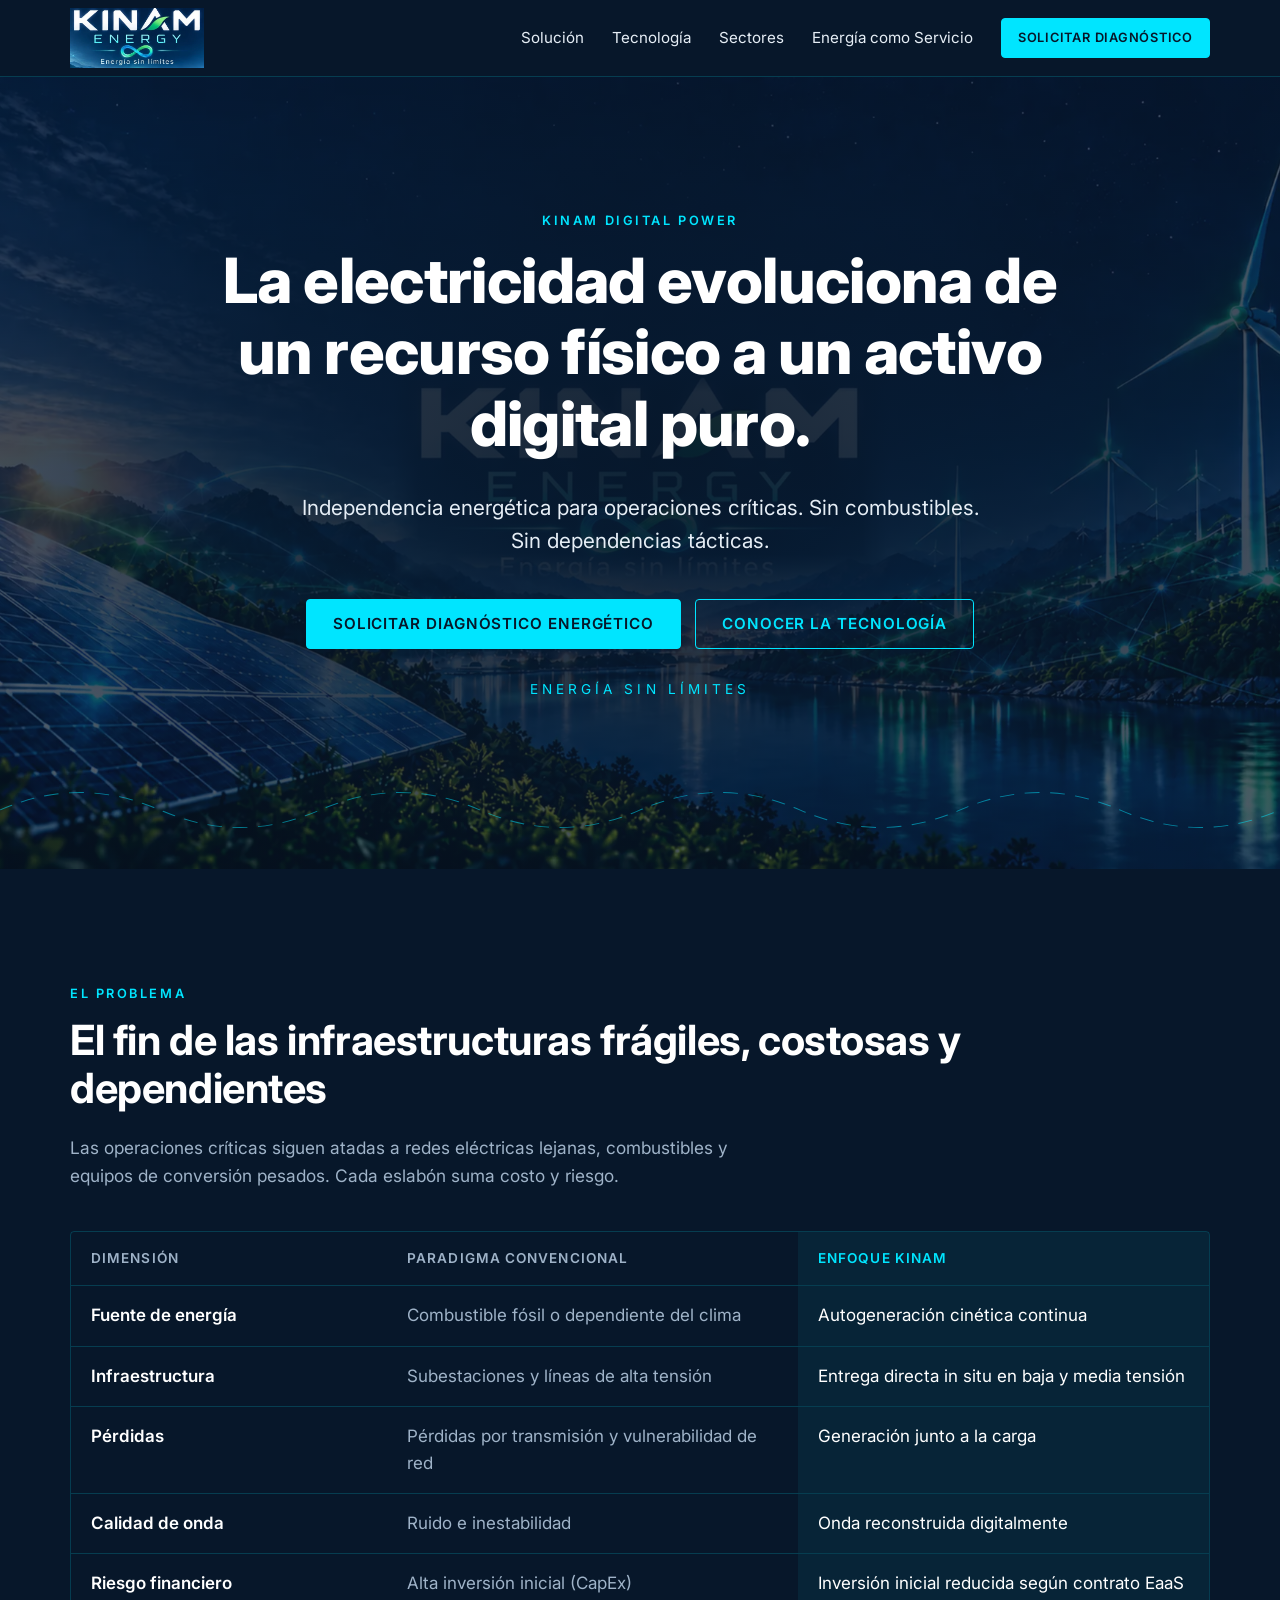
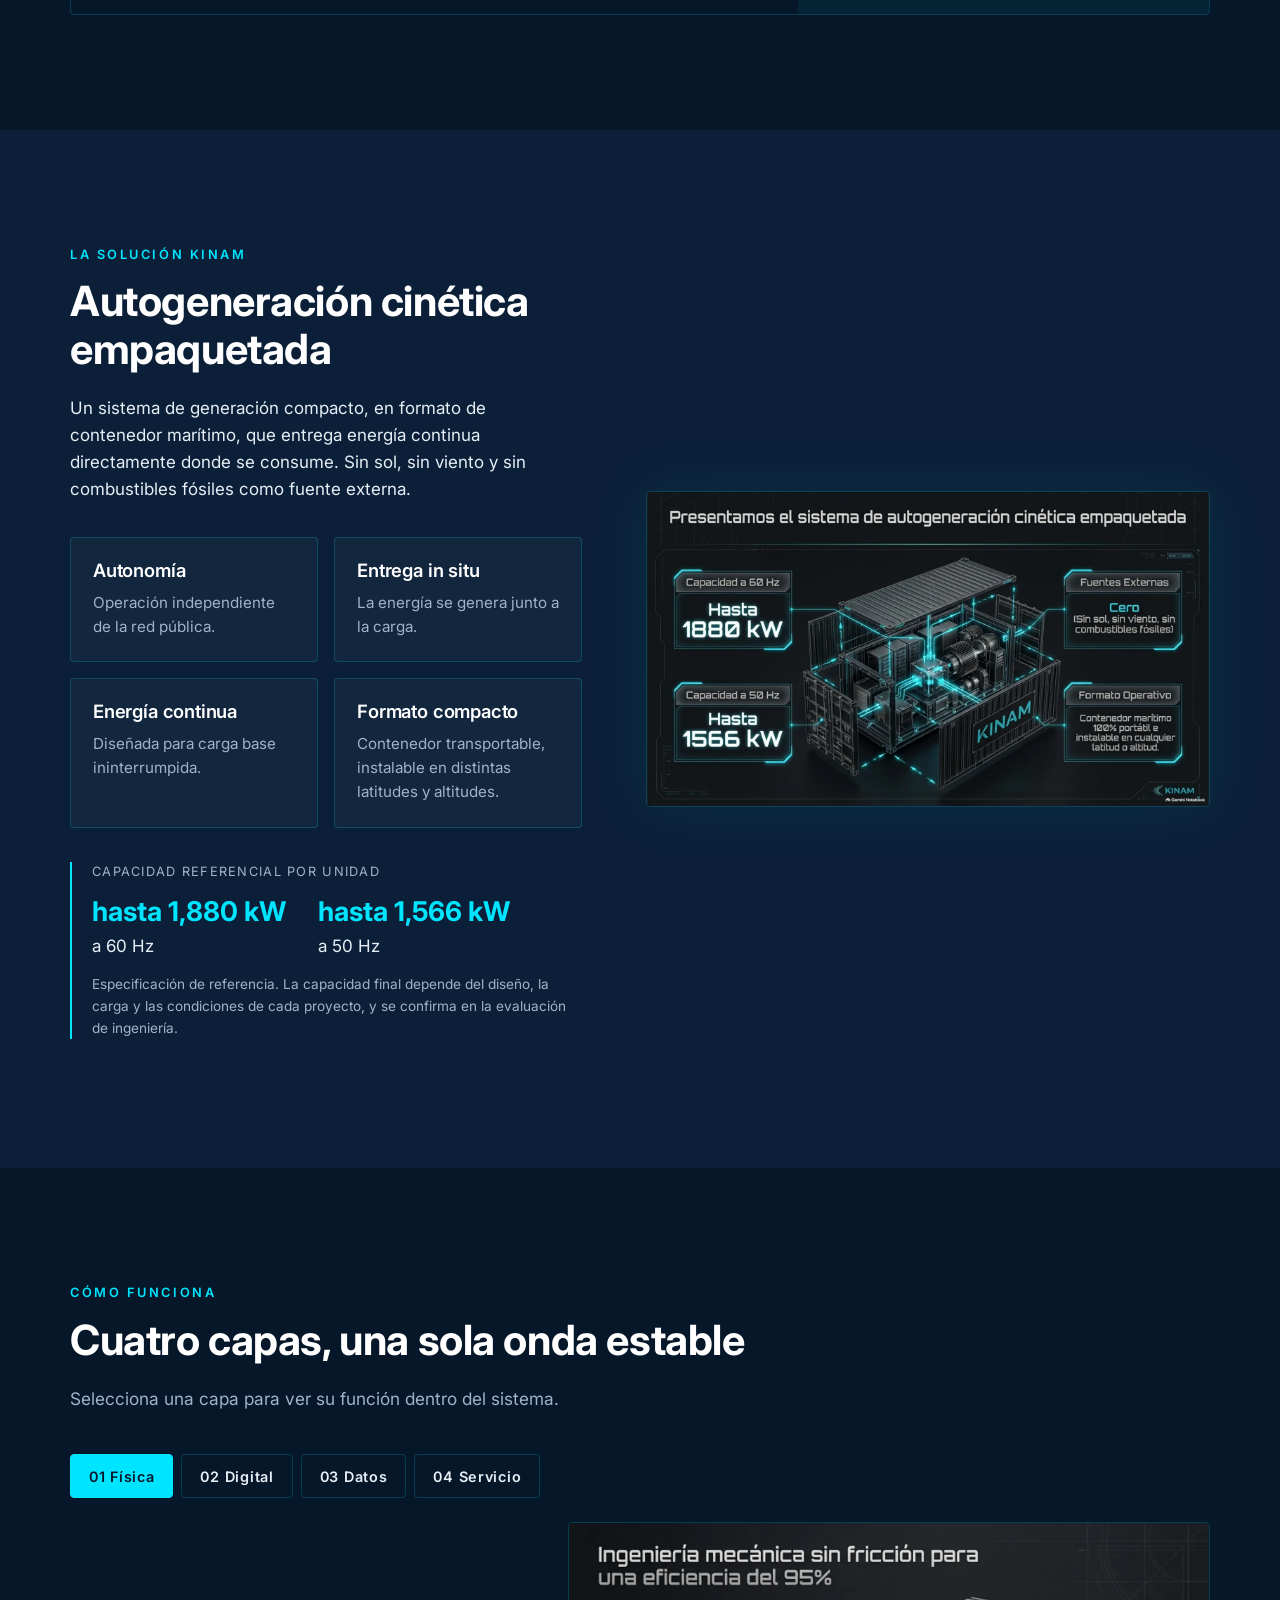
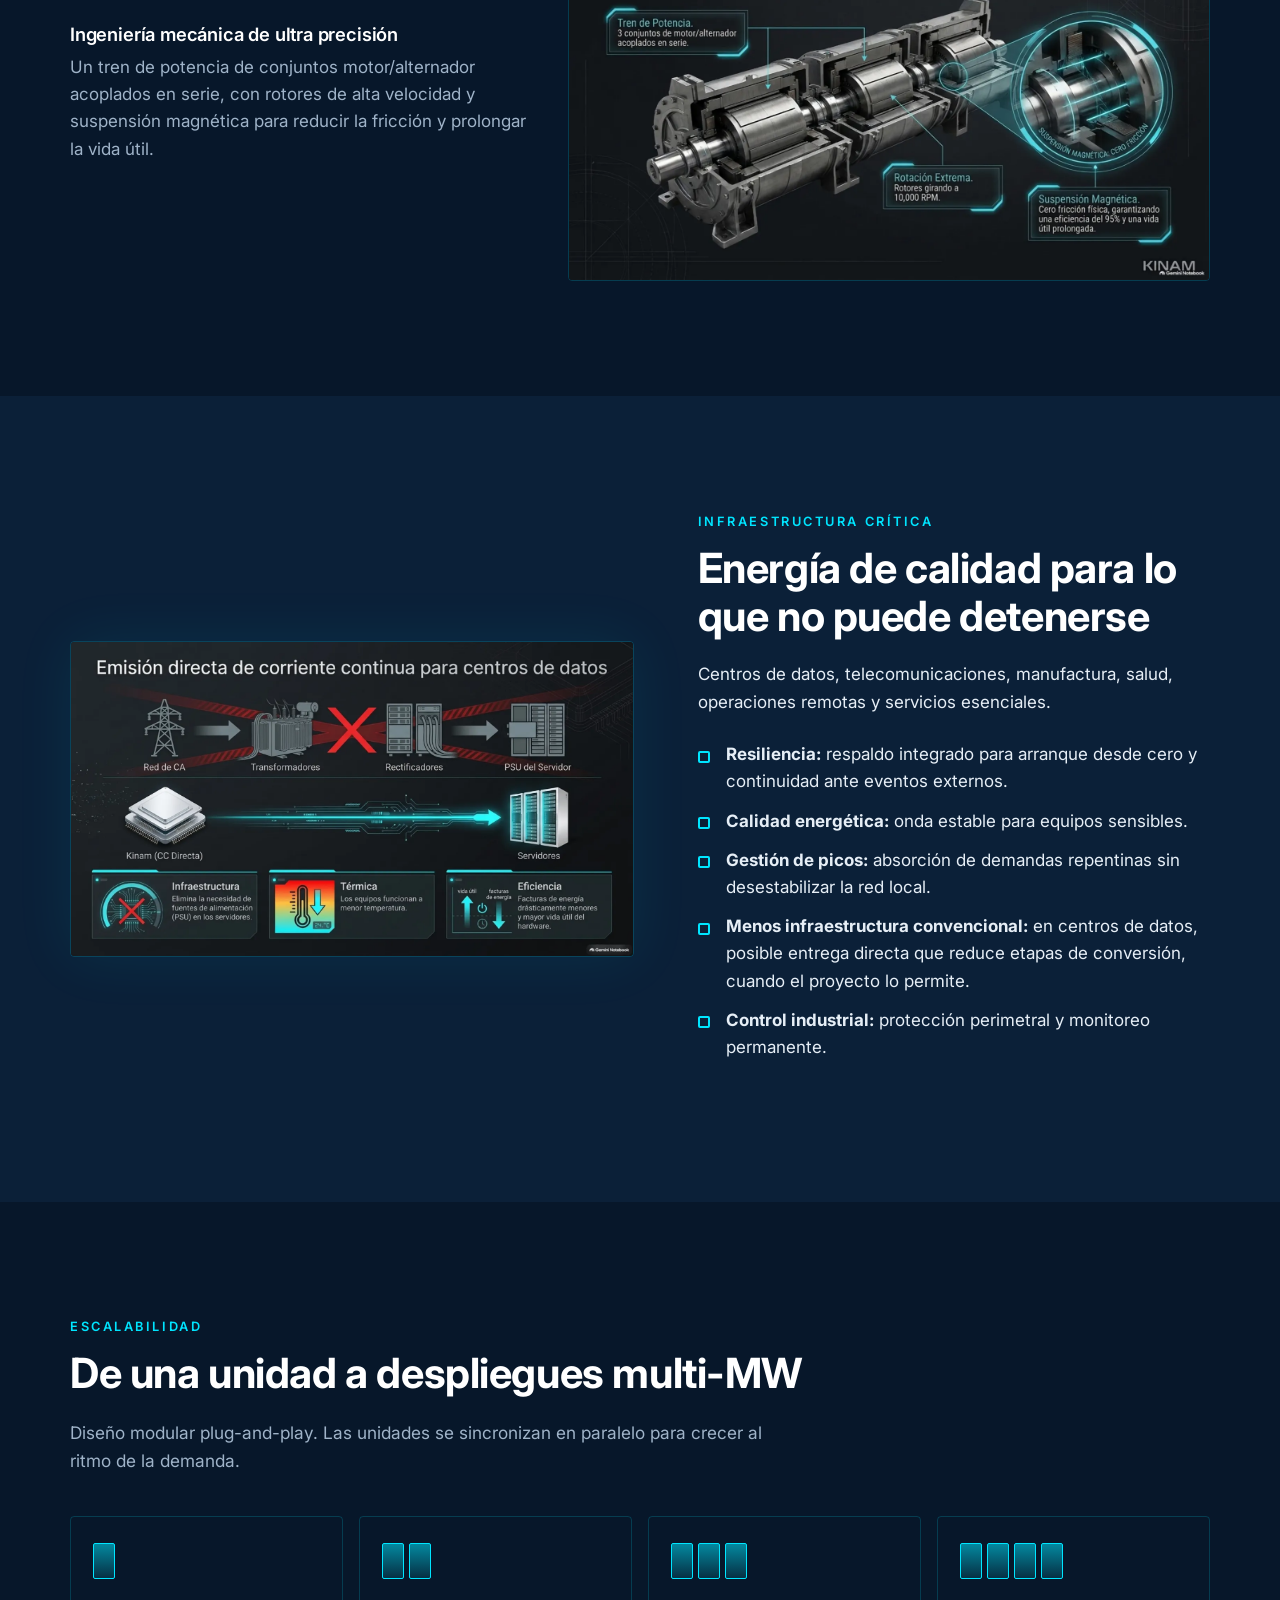
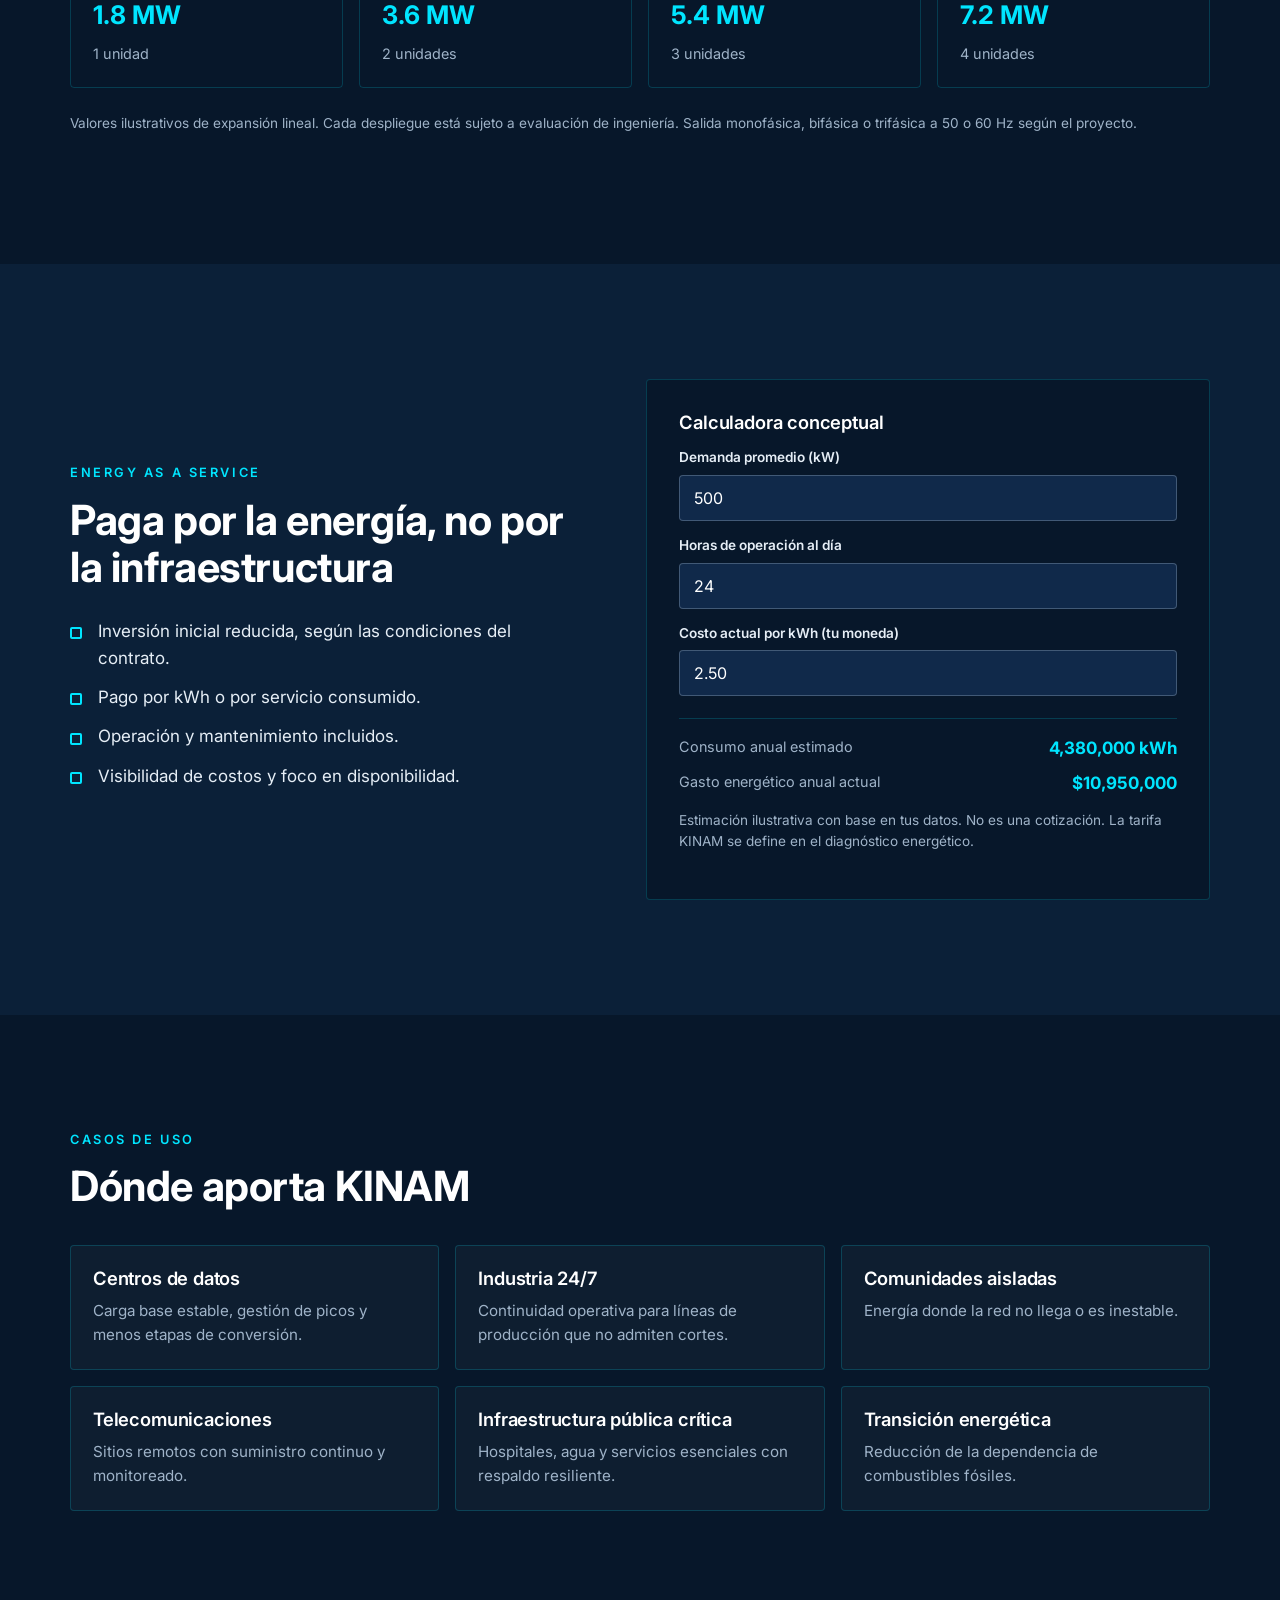
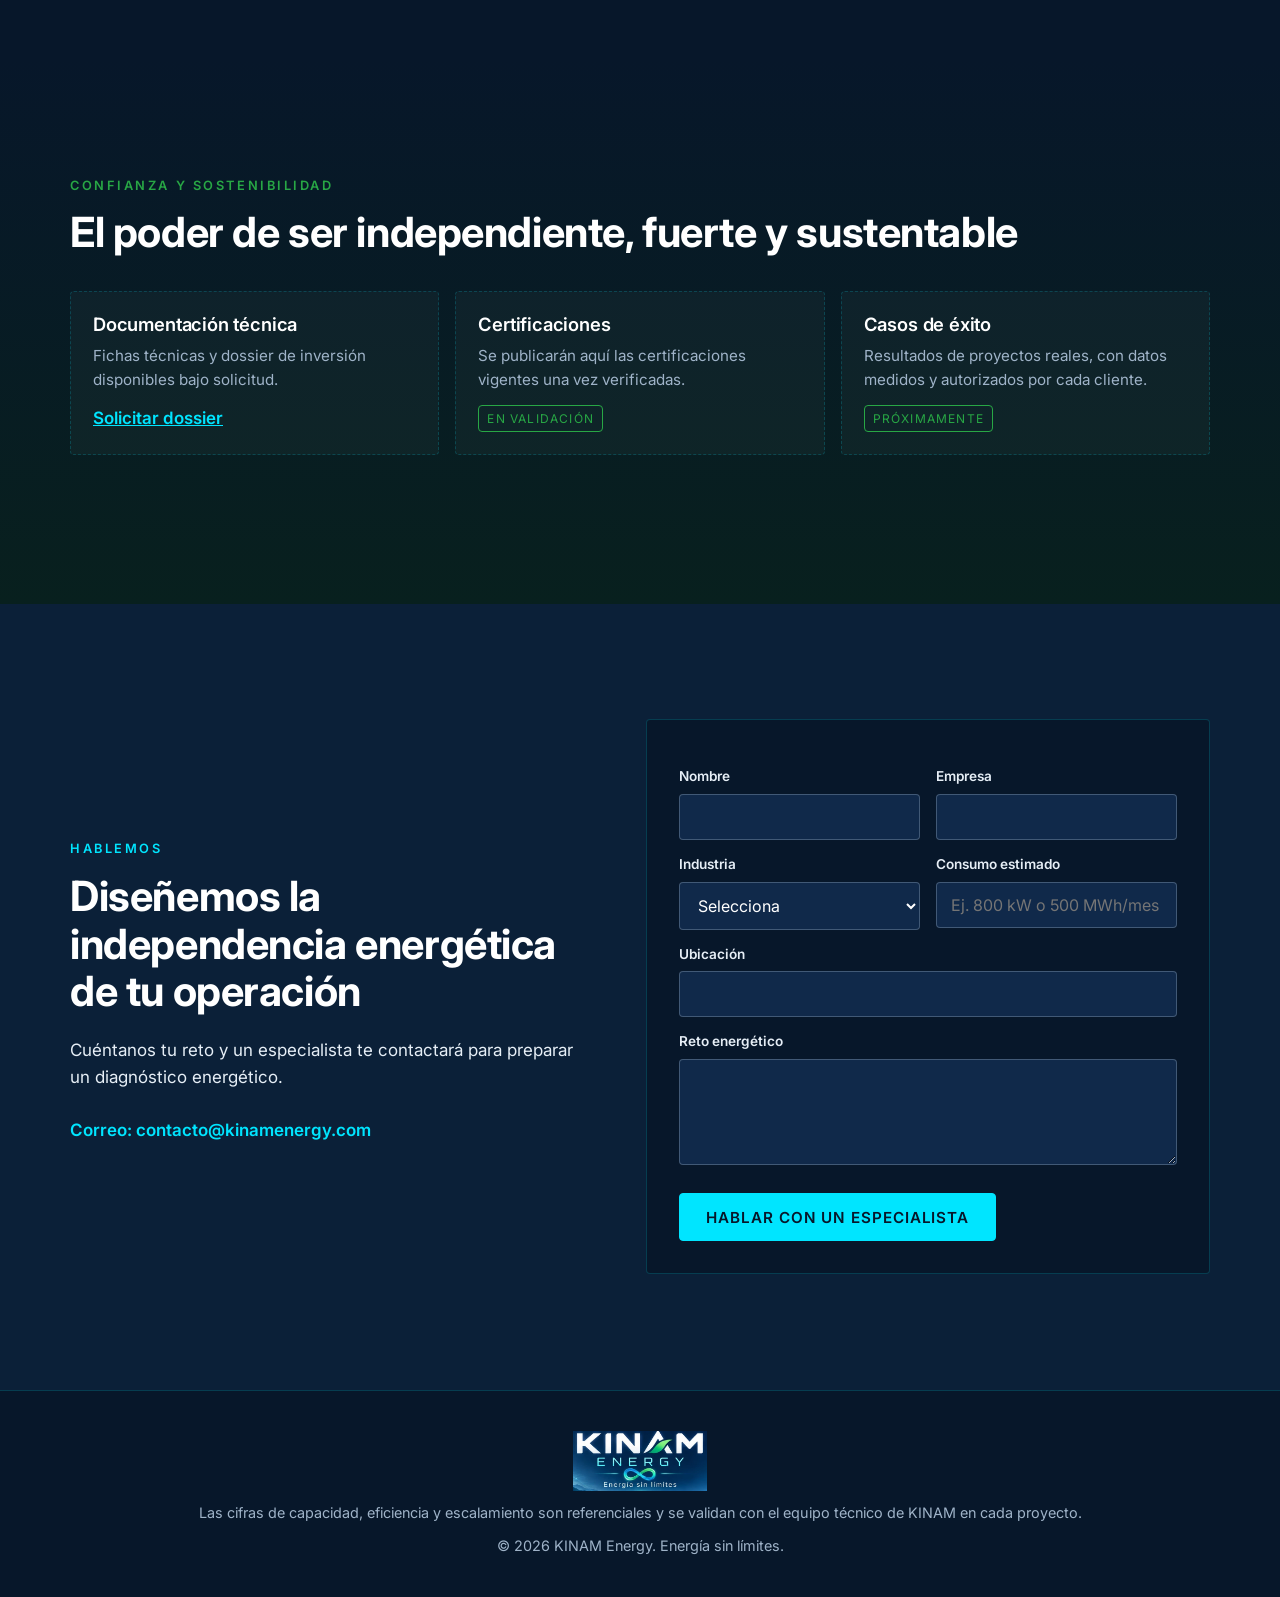
==== index.html @ 4a83502e "Sitio Kinam Energy con dominio www.kinamenergy.com Co-Authored-By: Claude Opus 5.5 (1M context) <nor" ====
<!doctype html>
<html lang="es">
<head>
  <meta charset="utf-8">
  <meta name="viewport" content="width=device-width, initial-scale=1">
  <title>KINAM Energy | Digital Power: energía autónoma para operaciones críticas</title>
  <meta name="description" content="KINAM Digital Power: infraestructura energética autónoma, modular y digital para centros de datos, industria, telecomunicaciones y comunidades remotas. Energía como Servicio.">
  <link rel="canonical" href="https://www.kinamenergy.com/">
  <meta name="theme-color" content="#07172A">
  <script>document.documentElement.classList.add("js")</script>
  <link rel="icon" href="/favicon.ico" sizes="any">
  <link rel="icon" type="image/png" sizes="32x32" href="/favicon-32.png">
  <link rel="apple-touch-icon" href="/apple-touch-icon.png">

  <meta property="og:type" content="website">
  <meta property="og:locale" content="es_MX">
  <meta property="og:site_name" content="KINAM Energy">
  <meta property="og:title" content="KINAM Digital Power | Energía sin límites">
  <meta property="og:description" content="La electricidad evoluciona de un recurso físico a un activo digital puro. Infraestructura energética autónoma para operaciones críticas.">
  <meta property="og:url" content="https://www.kinamenergy.com/">
  <meta property="og:image" content="https://www.kinamenergy.com/assets/img/og.jpg">
  <meta name="twitter:card" content="summary_large_image">

  <link rel="preconnect" href="https://fonts.googleapis.com">
  <link rel="preconnect" href="https://fonts.gstatic.com" crossorigin>
  <link href="https://fonts.googleapis.com/css2?family=Inter:wght@400;500;600;700;800&display=swap" rel="stylesheet">
  <link rel="preload" as="image" href="/assets/img/banner.webp">
  <link rel="stylesheet" href="/assets/css/styles.css">

  <script type="application/ld+json">
  {
    "@context": "https://schema.org",
    "@graph": [
      {
        "@type": "Organization",
        "@id": "https://www.kinamenergy.com/#org",
        "name": "KINAM Energy",
        "alternateName": "KINAM Digital Power",
        "url": "https://www.kinamenergy.com/",
        "logo": "https://www.kinamenergy.com/assets/img/logo.jpg",
        "slogan": "Energía sin límites"
      },
      {
        "@type": "Service",
        "name": "Energía como Servicio (EaaS)",
        "provider": {"@id": "https://www.kinamenergy.com/#org"},
        "serviceType": "Generación energética autónoma in situ",
        "description": "Infraestructura energética modular, operada y mantenida por KINAM, con pago por energía consumida según contrato."
      }
    ]
  }
  </script>
</head>
<body>
  <a class="skip" href="#main">Saltar al contenido</a>

  <header class="nav" id="top">
    <div class="wrap nav__inner">
      <a class="nav__brand" href="/" aria-label="KINAM Energy, inicio">
        <img src="/assets/img/logo.webp" alt="KINAM Energy, Energía sin límites" width="134" height="60">
      </a>
      <button class="nav__toggle" aria-expanded="false" aria-controls="menu">
        <span class="sr-only">Abrir menú</span><span aria-hidden="true"></span>
      </button>
      <nav id="menu" class="nav__menu" aria-label="Principal">
        <a href="#solucion">Solución</a>
        <a href="#tecnologia">Tecnología</a>
        <a href="#sectores">Sectores</a>
        <a href="#eaas">Energía como Servicio</a>
        <a class="btn btn--primary btn--sm" href="#contacto">Solicitar diagnóstico</a>
      </nav>
    </div>
  </header>

  <main id="main">
    <!-- 01 Hero -->
    <section class="hero" aria-labelledby="hero-title">
      <div class="hero__bg" aria-hidden="true"></div>
      <svg class="hero__wave" viewBox="0 0 1200 120" preserveAspectRatio="none" aria-hidden="true">
        <path d="M0 60 Q 75 0 150 60 T 300 60 T 450 60 T 600 60 T 750 60 T 900 60 T 1050 60 T 1200 60" />
      </svg>
      <div class="wrap hero__content">
        <p class="eyebrow">KINAM Digital Power</p>
        <h1 id="hero-title">La electricidad evoluciona de un recurso físico a un activo digital puro.</h1>
        <p class="lead">Independencia energética para operaciones críticas. Sin combustibles. Sin dependencias tácticas.</p>
        <div class="hero__ctas">
          <a class="btn btn--primary" href="#contacto">Solicitar diagnóstico energético</a>
          <a class="btn btn--ghost" href="#tecnologia">Conocer la tecnología</a>
        </div>
        <p class="hero__slogan">Energía sin límites</p>
      </div>
    </section>

    <!-- 02 Problema -->
    <section class="section" id="problema" aria-labelledby="problema-title">
      <div class="wrap">
        <p class="eyebrow">El problema</p>
        <h2 id="problema-title">El fin de las infraestructuras frágiles, costosas y dependientes</h2>
        <p class="section__intro">Las operaciones críticas siguen atadas a redes eléctricas lejanas, combustibles y equipos de conversión pesados. Cada eslabón suma costo y riesgo.</p>
        <div class="compare reveal">
          <div class="compare__head" aria-hidden="true">
            <span>Dimensión</span><span>Paradigma convencional</span><span>Enfoque KINAM</span>
          </div>
          <dl class="compare__rows">
            <div class="compare__row"><dt>Fuente de energía</dt><dd class="old"><span class="sr-only">Convencional: </span>Combustible fósil o dependiente del clima</dd><dd class="new"><span class="sr-only">KINAM: </span>Autogeneración cinética continua</dd></div>
            <div class="compare__row"><dt>Infraestructura</dt><dd class="old"><span class="sr-only">Convencional: </span>Subestaciones y líneas de alta tensión</dd><dd class="new"><span class="sr-only">KINAM: </span>Entrega directa in situ en baja y media tensión</dd></div>
            <div class="compare__row"><dt>Pérdidas</dt><dd class="old"><span class="sr-only">Convencional: </span>Pérdidas por transmisión y vulnerabilidad de red</dd><dd class="new"><span class="sr-only">KINAM: </span>Generación junto a la carga</dd></div>
            <div class="compare__row"><dt>Calidad de onda</dt><dd class="old"><span class="sr-only">Convencional: </span>Ruido e inestabilidad</dd><dd class="new"><span class="sr-only">KINAM: </span>Onda reconstruida digitalmente</dd></div>
            <div class="compare__row"><dt>Riesgo financiero</dt><dd class="old"><span class="sr-only">Convencional: </span>Alta inversión inicial (CapEx)</dd><dd class="new"><span class="sr-only">KINAM: </span>Inversión inicial reducida según contrato EaaS</dd></div>
          </dl>
        </div>
      </div>
    </section>

    <!-- 03 Solución -->
    <section class="section section--alt" id="solucion" aria-labelledby="solucion-title">
      <div class="wrap split">
        <div>
          <p class="eyebrow">La solución KINAM</p>
          <h2 id="solucion-title">Autogeneración cinética empaquetada</h2>
          <p>Un sistema de generación compacto, en formato de contenedor marítimo, que entrega energía continua directamente donde se consume. Sin sol, sin viento y sin combustibles fósiles como fuente externa.</p>
          <ul class="cards cards--2">
            <li class="card"><h3>Autonomía</h3><p>Operación independiente de la red pública.</p></li>
            <li class="card"><h3>Entrega in situ</h3><p>La energía se genera junto a la carga.</p></li>
            <li class="card"><h3>Energía continua</h3><p>Diseñada para carga base ininterrumpida.</p></li>
            <li class="card"><h3>Formato compacto</h3><p>Contenedor transportable, instalable en distintas latitudes y altitudes.</p></li>
          </ul>
          <div class="spec">
            <p class="spec__label">Capacidad referencial por unidad</p>
            <div class="spec__grid">
              <div><span class="spec__num">hasta 1,880 kW</span><span>a 60 Hz</span></div>
              <div><span class="spec__num">hasta 1,566 kW</span><span>a 50 Hz</span></div>
            </div>
            <p class="note">Especificación de referencia. La capacidad final depende del diseño, la carga y las condiciones de cada proyecto, y se confirma en la evaluación de ingeniería.</p>
          </div>
        </div>
        <figure class="media reveal">
          <img src="/assets/img/sistema.webp" alt="Vista explotada del módulo KINAM en contenedor con el tren de generación y la electrónica de potencia" width="1600" height="893" loading="lazy" decoding="async">
        </figure>
      </div>
    </section>

    <!-- 04 Cómo funciona -->
    <section class="section" id="tecnologia" aria-labelledby="tec-title">
      <div class="wrap">
        <p class="eyebrow">Cómo funciona</p>
        <h2 id="tec-title">Cuatro capas, una sola onda estable</h2>
        <p class="section__intro">Selecciona una capa para ver su función dentro del sistema.</p>
        <div class="layers">
          <div class="layers__tabs" role="tablist" aria-label="Capas de la arquitectura KINAM">
            <button role="tab" id="tab-fisica" aria-controls="panel-fisica" aria-selected="true">01 Física</button>
            <button role="tab" id="tab-digital" aria-controls="panel-digital" aria-selected="false" tabindex="-1">02 Digital</button>
            <button role="tab" id="tab-datos" aria-controls="panel-datos" aria-selected="false" tabindex="-1">03 Datos</button>
            <button role="tab" id="tab-servicio" aria-controls="panel-servicio" aria-selected="false" tabindex="-1">04 Servicio</button>
          </div>
          <div class="layers__panels">
            <div role="tabpanel" id="panel-fisica" aria-labelledby="tab-fisica" class="layer">
              <div><h3>Ingeniería mecánica de ultra precisión</h3>
              <p>Un tren de potencia de conjuntos motor/alternador acoplados en serie, con rotores de alta velocidad y suspensión magnética para reducir la fricción y prolongar la vida útil.</p></div>
              <img src="/assets/img/tren-potencia.webp" alt="Tren de potencia KINAM con tres conjuntos motor-alternador y suspensión magnética" width="1600" height="893" loading="lazy" decoding="async">
            </div>
            <div role="tabpanel" id="panel-digital" aria-labelledby="tab-digital" class="layer" hidden>
              <div><h3>Electrónica de potencia</h3>
              <p>Un convertidor de alta velocidad captura la energía bruta, la muestrea más de un millón de veces por segundo y la reconstruye con resolución de 24 bits para entregar una onda limpia, lista para cargas críticas.</p></div>
              <img src="/assets/img/onda-digital.webp" alt="Diagrama de captura, muestreo, resolución y salida de la onda digital" width="1600" height="893" loading="lazy" decoding="async">
            </div>
            <div role="tabpanel" id="panel-datos" aria-labelledby="tab-datos" class="layer" hidden>
              <div><h3>Medición y optimización</h3>
              <p>Procesamiento continuo de datos de operación para medir consumo, anticipar picos y ajustar la entrega. Bancos de litio integrados respaldan el arranque autónomo y la gestión de demanda.</p></div>
              <img src="/assets/img/resiliencia.webp" alt="Contenedor KINAM con bancos de litio integrados para arranque y gestión de picos" width="1600" height="893" loading="lazy" decoding="async">
            </div>
            <div role="tabpanel" id="panel-servicio" aria-labelledby="tab-servicio" class="layer" hidden>
              <div><h3>Operación y mantenimiento</h3>
              <p>KINAM opera, monitorea y mantiene la infraestructura. El cliente recibe energía y visibilidad de costos, sin gestionar el hardware.</p></div>
              <img src="/assets/img/arquitectura.webp" alt="Arquitectura híbrida: física, electromagnetismo y procesamiento de datos hacia la autogeneración cíclica" width="1600" height="893" loading="lazy" decoding="async">
            </div>
          </div>
        </div>
      </div>
    </section>

    <!-- 05 Infraestructura crítica -->
    <section class="section section--alt" id="sectores" aria-labelledby="sect-title">
      <div class="wrap split split--rev">
        <figure class="media reveal">
          <img src="/assets/img/cc-directa.webp" alt="Comparativo entre la cadena red de CA, transformadores y rectificadores frente a la entrega directa de KINAM a servidores" width="1600" height="893" loading="lazy" decoding="async">
        </figure>
        <div>
          <p class="eyebrow">Infraestructura crítica</p>
          <h2 id="sect-title">Energía de calidad para lo que no puede detenerse</h2>
          <p>Centros de datos, telecomunicaciones, manufactura, salud, operaciones remotas y servicios esenciales.</p>
          <ul class="checks">
            <li><strong>Resiliencia:</strong> respaldo integrado para arranque desde cero y continuidad ante eventos externos.</li>
            <li><strong>Calidad energética:</strong> onda estable para equipos sensibles.</li>
            <li><strong>Gestión de picos:</strong> absorción de demandas repentinas sin desestabilizar la red local.</li>
            <li><strong>Menos infraestructura convencional:</strong> en centros de datos, posible entrega directa que reduce etapas de conversión, cuando el proyecto lo permite.</li>
            <li><strong>Control industrial:</strong> protección perimetral y monitoreo permanente.</li>
          </ul>
        </div>
      </div>
    </section>

    <!-- 06 Escalabilidad -->
    <section class="section" id="escalabilidad" aria-labelledby="esc-title">
      <div class="wrap">
        <p class="eyebrow">Escalabilidad</p>
        <h2 id="esc-title">De una unidad a despliegues multi-MW</h2>
        <p class="section__intro">Diseño modular plug-and-play. Las unidades se sincronizan en paralelo para crecer al ritmo de la demanda.</p>
        <div class="scale reveal" role="img" aria-label="Escalamiento modular: 1 unidad 1.8 MW, 2 unidades 3.6 MW, 3 unidades 5.4 MW, 4 unidades 7.2 MW">
          <div class="scale__step"><div class="scale__units"><i></i></div><strong>1.8 MW</strong><span>1 unidad</span></div>
          <div class="scale__step"><div class="scale__units"><i></i><i></i></div><strong>3.6 MW</strong><span>2 unidades</span></div>
          <div class="scale__step"><div class="scale__units"><i></i><i></i><i></i></div><strong>5.4 MW</strong><span>3 unidades</span></div>
          <div class="scale__step"><div class="scale__units"><i></i><i></i><i></i><i></i></div><strong>7.2 MW</strong><span>4 unidades</span></div>
        </div>
        <p class="note">Valores ilustrativos de expansión lineal. Cada despliegue está sujeto a evaluación de ingeniería. Salida monofásica, bifásica o trifásica a 50 o 60 Hz según el proyecto.</p>
      </div>
    </section>

    <!-- 07 EaaS -->
    <section class="section section--alt" id="eaas" aria-labelledby="eaas-title">
      <div class="wrap split">
        <div>
          <p class="eyebrow">Energy as a Service</p>
          <h2 id="eaas-title">Paga por la energía, no por la infraestructura</h2>
          <ul class="checks">
            <li>Inversión inicial reducida, según las condiciones del contrato.</li>
            <li>Pago por kWh o por servicio consumido.</li>
            <li>Operación y mantenimiento incluidos.</li>
            <li>Visibilidad de costos y foco en disponibilidad.</li>
          </ul>
        </div>
        <form class="calc reveal" id="calc" aria-labelledby="calc-title" novalidate>
          <h3 id="calc-title">Calculadora conceptual</h3>
          <label for="kw">Demanda promedio (kW)</label>
          <input id="kw" name="kw" type="number" inputmode="decimal" min="1" value="500">
          <label for="hours">Horas de operación al día</label>
          <input id="hours" name="hours" type="number" inputmode="decimal" min="1" max="24" value="24">
          <label for="tariff">Costo actual por kWh (tu moneda)</label>
          <input id="tariff" name="tariff" type="number" inputmode="decimal" min="0" step="0.01" value="2.50">
          <output class="calc__out" for="kw hours tariff" aria-live="polite">
            <span>Consumo anual estimado</span><strong id="out-kwh">—</strong>
            <span>Gasto energético anual actual</span><strong id="out-cost">—</strong>
          </output>
          <p class="note">Estimación ilustrativa con base en tus datos. No es una cotización. La tarifa KINAM se define en el diagnóstico energético.</p>
        </form>
      </div>
    </section>

    <!-- 08 Casos de uso -->
    <section class="section" id="casos" aria-labelledby="casos-title">
      <div class="wrap">
        <p class="eyebrow">Casos de uso</p>
        <h2 id="casos-title">Dónde aporta KINAM</h2>
        <ul class="cards cards--3">
          <li class="card reveal"><h3>Centros de datos</h3><p>Carga base estable, gestión de picos y menos etapas de conversión.</p></li>
          <li class="card reveal"><h3>Industria 24/7</h3><p>Continuidad operativa para líneas de producción que no admiten cortes.</p></li>
          <li class="card reveal"><h3>Comunidades aisladas</h3><p>Energía donde la red no llega o es inestable.</p></li>
          <li class="card reveal"><h3>Telecomunicaciones</h3><p>Sitios remotos con suministro continuo y monitoreado.</p></li>
          <li class="card reveal"><h3>Infraestructura pública crítica</h3><p>Hospitales, agua y servicios esenciales con respaldo resiliente.</p></li>
          <li class="card reveal"><h3>Transición energética</h3><p>Reducción de la dependencia de combustibles fósiles.</p></li>
        </ul>
      </div>
    </section>

    <!-- 09 Confianza -->
    <section class="section section--trust" id="confianza" aria-labelledby="conf-title">
      <div class="wrap">
        <p class="eyebrow eyebrow--green">Confianza y sostenibilidad</p>
        <h2 id="conf-title">El poder de ser independiente, fuerte y sustentable</h2>
        <ul class="cards cards--3">
          <li class="card card--pending"><h3>Documentación técnica</h3><p>Fichas técnicas y dossier de inversión disponibles bajo solicitud.</p><a class="link" href="#contacto">Solicitar dossier</a></li>
          <li class="card card--pending"><h3>Certificaciones</h3><p>Se publicarán aquí las certificaciones vigentes una vez verificadas.</p><span class="tag">En validación</span></li>
          <li class="card card--pending"><h3>Casos de éxito</h3><p>Resultados de proyectos reales, con datos medidos y autorizados por cada cliente.</p><span class="tag">Próximamente</span></li>
        </ul>
      </div>
    </section>

    <!-- 10 Conversión -->
    <section class="section section--alt" id="contacto" aria-labelledby="contacto-title">
      <div class="wrap split">
        <div>
          <p class="eyebrow">Hablemos</p>
          <h2 id="contacto-title">Diseñemos la independencia energética de tu operación</h2>
          <p>Cuéntanos tu reto y un especialista te contactará para preparar un diagnóstico energético.</p>
          <ul class="contact" id="contact-links"></ul>
        </div>
        <form class="form" id="lead" novalidate>
          <div class="form__grid">
            <div><label for="f-name">Nombre</label><input id="f-name" name="nombre" autocomplete="name" required></div>
            <div><label for="f-company">Empresa</label><input id="f-company" name="empresa" autocomplete="organization" required></div>
            <div><label for="f-industry">Industria</label>
              <select id="f-industry" name="industria" required>
                <option value="">Selecciona</option>
                <option>Centro de datos</option><option>Industria / manufactura</option><option>Telecomunicaciones</option>
                <option>Salud</option><option>Infraestructura pública</option><option>Operación remota</option><option>Otra</option>
              </select></div>
            <div><label for="f-consumo">Consumo estimado</label><input id="f-consumo" name="consumo" placeholder="Ej. 800 kW o 500 MWh/mes"></div>
            <div class="full"><label for="f-loc">Ubicación</label><input id="f-loc" name="ubicacion" autocomplete="address-level2"></div>
            <div class="full"><label for="f-reto">Reto energético</label><textarea id="f-reto" name="reto" rows="4"></textarea></div>
          </div>
          <p class="form__error" id="lead-error" role="alert" hidden>Completa nombre, empresa e industria.</p>
          <button class="btn btn--primary" type="submit">Hablar con un especialista</button>
        </form>
      </div>
    </section>
  </main>

  <footer class="footer">
    <div class="wrap footer__inner">
      <img src="/assets/img/logo.webp" alt="KINAM Energy" width="134" height="60" loading="lazy">
      <p class="note">Las cifras de capacidad, eficiencia y escalamiento son referenciales y se validan con el equipo técnico de KINAM en cada proyecto.</p>
      <p>&copy; <span id="year">2026</span> KINAM Energy. Energía sin límites.</p>
    </div>
  </footer>

  <script src="/assets/js/main.js" defer></script>
</body>
</html>
---- assets/css/styles.css ----
/* KINAM Energy — sistema visual basado en el Manual Corporativo */
:root {
  --navy: #07172A;      /* Fondo Deep Navy */
  --navy-2: #0B2038;
  --navy-3: #10294A;
  --cyan: #00E5FF;      /* Cian Neón: acción */
  --green: #28A745;     /* Verde Hoja: sostenibilidad */
  --white: #FFFFFF;
  --text: #E6EEF6;
  --muted: #9FB3C8;
  --line: rgba(0, 229, 255, .18);
  --radius: 4px;
  --wrap: 1180px;
  --font: "Inter", system-ui, -apple-system, "Segoe UI", Roboto, sans-serif;
}

*, *::before, *::after { box-sizing: border-box; }
html { scroll-behavior: smooth; scroll-padding-top: 84px; }
body { margin: 0; background: var(--navy); color: var(--text); font: 400 17px/1.6 var(--font); -webkit-font-smoothing: antialiased; }
img { max-width: 100%; height: auto; display: block; }
h1, h2, h3 { color: var(--white); line-height: 1.15; margin: 0 0 .5em; letter-spacing: -.01em; }
h1 { font-size: clamp(2.1rem, 5vw, 3.9rem); font-weight: 800; }
h2 { font-size: clamp(1.7rem, 3.4vw, 2.6rem); font-weight: 700; }
h3 { font-size: 1.15rem; font-weight: 600; }
p { margin: 0 0 1em; }
a { color: var(--cyan); }
:focus-visible { outline: 2px solid var(--cyan); outline-offset: 3px; }

.wrap { max-width: var(--wrap); margin: 0 auto; padding: 0 20px; }
.sr-only { position: absolute; width: 1px; height: 1px; overflow: hidden; clip: rect(0 0 0 0); white-space: nowrap; }
.skip { position: absolute; left: -999px; top: 8px; background: var(--cyan); color: var(--navy); padding: 8px 14px; z-index: 100; font-weight: 600; }
.skip:focus { left: 8px; }

/* Botones (manual: arquitectónicos, 4px, sin degradados) */
.btn { display: inline-flex; align-items: center; justify-content: center; min-height: 48px; padding: 12px 26px; border-radius: var(--radius); font-weight: 600; font-size: .95rem; letter-spacing: .06em; text-transform: uppercase; text-decoration: none; border: 1px solid var(--cyan); cursor: pointer; transition: background .2s, color .2s, box-shadow .2s; font-family: inherit; }
.btn--primary { background: var(--cyan); color: var(--navy); }
.btn--primary:hover { background: var(--white); border-color: var(--white); }
.btn--ghost { background: transparent; color: var(--cyan); }
.btn--ghost:hover { background: rgba(0, 229, 255, .1); }
.btn--sm { min-height: 40px; padding: 8px 16px; font-size: .8rem; }

/* Navbar */
.nav { position: sticky; top: 0; z-index: 50; background: var(--navy); border-bottom: 1px solid var(--line); }
.nav__inner { display: flex; align-items: center; justify-content: space-between; height: 76px; }
.nav__brand img { height: 60px; width: auto; }
.nav__menu { display: flex; align-items: center; gap: 28px; }
.nav__menu a:not(.btn) { color: var(--text); text-decoration: none; font-size: .95rem; }
.nav__menu a:not(.btn):hover { color: var(--cyan); }
.nav__toggle { display: none; background: none; border: 0; width: 44px; height: 44px; cursor: pointer; position: relative; }
.nav__toggle span[aria-hidden], .nav__toggle span[aria-hidden]::before, .nav__toggle span[aria-hidden]::after { position: absolute; left: 10px; width: 24px; height: 2px; background: var(--white); content: ""; transition: transform .2s; }
.nav__toggle span[aria-hidden] { top: 21px; }
.nav__toggle span[aria-hidden]::before { left: 0; top: -7px; }
.nav__toggle span[aria-hidden]::after { left: 0; top: 7px; }

@media (max-width: 900px) {
  .nav__toggle { display: block; }
  .nav__menu { position: absolute; top: 76px; left: 0; right: 0; flex-direction: column; align-items: stretch; gap: 0; background: var(--navy); border-bottom: 1px solid var(--line); padding: 8px 20px 20px; display: none; }
  .nav__menu.is-open { display: flex; }
  .nav__menu a:not(.btn) { padding: 14px 0; border-bottom: 1px solid var(--line); }
  .nav__menu .btn { margin-top: 16px; }
}

/* Hero (manual: fondo oscurecido 70%, titular blanco, CTAs centrados) */
.hero { position: relative; min-height: min(88vh, 820px); display: grid; place-items: center; text-align: center; overflow: hidden; padding: 80px 0 100px; }
.hero__bg { position: absolute; inset: 0; background: url("/assets/img/banner.webp") center/cover no-repeat; }
.hero__bg::after { content: ""; position: absolute; inset: 0; background: radial-gradient(ellipse 60% 55% at 50% 48%, rgba(7, 23, 42, .94) 0%, rgba(7, 23, 42, .86) 55%, rgba(7, 23, 42, .7) 100%); }
.hero__content { position: relative; max-width: 940px; }
.hero .lead { font-size: clamp(1.05rem, 2vw, 1.3rem); color: var(--text); max-width: 680px; margin: 0 auto 2em; }
.hero__ctas { display: flex; flex-wrap: wrap; gap: 14px; justify-content: center; }
.hero__slogan { margin-top: 2.2em; color: var(--cyan); letter-spacing: .3em; text-transform: uppercase; font-size: .85rem; }
.hero__wave { position: absolute; left: 0; right: 0; bottom: 24px; width: 100%; height: 70px; }
.hero__wave path { fill: none; stroke: var(--cyan); stroke-width: 1.5; opacity: .5; stroke-dasharray: 14 10; animation: flow 6s linear infinite; }
@keyframes flow { to { stroke-dashoffset: -240; } }

.eyebrow { color: var(--cyan); text-transform: uppercase; letter-spacing: .2em; font-size: .8rem; font-weight: 600; margin-bottom: 1em; }
.eyebrow--green { color: var(--green); }

/* Secciones */
.section { padding: clamp(64px, 9vw, 120px) 0; }
.section--alt { background: var(--navy-2); }
.section--trust { background: linear-gradient(180deg, var(--navy) 0%, #08201E 100%); }
.section__intro { color: var(--muted); max-width: 720px; font-size: 1.08rem; margin-bottom: 2.4em; }
.split { display: grid; grid-template-columns: 1fr 1.1fr; gap: clamp(32px, 5vw, 72px); align-items: center; }
.split--rev { grid-template-columns: 1.1fr 1fr; }
@media (max-width: 900px) { .split, .split--rev { grid-template-columns: 1fr; } .split--rev > figure { order: 2; } }
.media { margin: 0; border: 1px solid var(--line); border-radius: var(--radius); overflow: hidden; box-shadow: 0 0 60px rgba(0, 229, 255, .08); }
.note { color: var(--muted); font-size: .85rem; }

/* Comparativo */
.compare { border: 1px solid var(--line); border-radius: var(--radius); overflow: hidden; }
.compare__head, .compare__row { display: grid; grid-template-columns: 1fr 1.3fr 1.3fr; }
.compare__head span { padding: 16px 20px; font-weight: 600; font-size: .85rem; text-transform: uppercase; letter-spacing: .08em; color: var(--muted); }
.compare__head span:last-child { color: var(--cyan); background: rgba(0, 229, 255, .06); }
.compare__rows { margin: 0; }
.compare__row { border-top: 1px solid var(--line); }
.compare__row dt, .compare__row dd { margin: 0; padding: 16px 20px; }
.compare__row dt { font-weight: 600; color: var(--white); }
.compare__row .old { color: var(--muted); }
.compare__row .new { color: var(--white); background: rgba(0, 229, 255, .06); }
@media (max-width: 700px) {
  .compare__head { display: none; }
  .compare__row { grid-template-columns: 1fr; }
  .compare__row dt { padding-bottom: 4px; }
  .compare__row .old { padding-top: 0; }
  .compare__row .old::before { content: "Convencional: "; color: var(--muted); font-weight: 600; }
  .compare__row .new::before { content: "KINAM: "; color: var(--cyan); font-weight: 600; }
  .compare__row .sr-only { display: none; }
}

/* Tarjetas */
.cards { list-style: none; padding: 0; margin: 2em 0; display: grid; gap: 16px; }
.cards--2 { grid-template-columns: repeat(2, 1fr); }
.cards--3 { grid-template-columns: repeat(3, 1fr); }
@media (max-width: 900px) { .cards--3 { grid-template-columns: repeat(2, 1fr); } }
@media (max-width: 600px) { .cards--2, .cards--3 { grid-template-columns: 1fr; } }
.card { background: rgba(255, 255, 255, .03); border: 1px solid var(--line); border-radius: var(--radius); padding: 22px; transition: border-color .25s, transform .25s; }
.card:hover { border-color: var(--cyan); transform: translateY(-2px); }
.card p { color: var(--muted); margin: 0; font-size: .95rem; }
.card--pending { border-style: dashed; }
.card .link { display: inline-block; margin-top: 12px; font-weight: 600; }
.tag { display: inline-block; margin-top: 12px; font-size: .75rem; letter-spacing: .1em; text-transform: uppercase; color: var(--green); border: 1px solid var(--green); padding: 3px 8px; border-radius: var(--radius); }

/* Especificación */
.spec { border-left: 2px solid var(--cyan); padding-left: 20px; }
.spec__label { text-transform: uppercase; letter-spacing: .1em; font-size: .8rem; color: var(--muted); margin-bottom: .6em; }
.spec__grid { display: flex; gap: 32px; flex-wrap: wrap; margin-bottom: .8em; }
.spec__grid div { display: flex; flex-direction: column; }
.spec__num { font-size: 1.7rem; font-weight: 700; color: var(--cyan); }

/* Capas */
.layers__tabs { display: flex; flex-wrap: wrap; gap: 8px; margin-bottom: 24px; }
.layers__tabs button { font: 600 .9rem var(--font); letter-spacing: .05em; background: transparent; color: var(--text); border: 1px solid var(--line); border-radius: var(--radius); padding: 12px 18px; cursor: pointer; min-height: 44px; }
.layers__tabs button[aria-selected="true"] { background: var(--cyan); color: var(--navy); border-color: var(--cyan); }
.layer { display: grid; grid-template-columns: 1fr 1.4fr; gap: 40px; align-items: center; }
.layer[hidden] { display: none; }
.layer p { color: var(--muted); }
.layer img { border: 1px solid var(--line); border-radius: var(--radius); }
@media (max-width: 900px) { .layer { grid-template-columns: 1fr; } }

/* Checks */
.checks { list-style: none; padding: 0; margin: 1.5em 0; }
.checks li { position: relative; padding-left: 28px; margin-bottom: 12px; }
.checks li::before { content: ""; position: absolute; left: 0; top: .55em; width: 12px; height: 12px; border: 2px solid var(--cyan); border-radius: 2px; }

/* Escalabilidad */
.scale { display: grid; grid-template-columns: repeat(4, 1fr); gap: 16px; margin-bottom: 1.5em; }
.scale__step { border: 1px solid var(--line); border-radius: var(--radius); padding: 22px; display: flex; flex-direction: column; gap: 6px; }
.scale__step strong { font-size: 1.6rem; color: var(--cyan); }
.scale__step span { color: var(--muted); font-size: .9rem; }
.scale__units { display: flex; gap: 5px; height: 40px; align-items: flex-end; margin-bottom: 10px; }
.scale__units i { width: 22px; height: 36px; background: linear-gradient(180deg, rgba(0, 229, 255, .55), rgba(0, 229, 255, .12)); border: 1px solid var(--cyan); border-radius: 2px; }
@media (max-width: 800px) { .scale { grid-template-columns: repeat(2, 1fr); } }

/* Calculadora y formulario */
.calc, .form { background: var(--navy); border: 1px solid var(--line); border-radius: var(--radius); padding: clamp(20px, 3vw, 32px); }
label { display: block; font-size: .85rem; font-weight: 600; color: var(--text); margin: 14px 0 6px; }
input, select, textarea { width: 100%; font: 400 1rem var(--font); color: var(--white); background: var(--navy-3); border: 1px solid rgba(159, 179, 200, .35); border-radius: var(--radius); padding: 12px 14px; min-height: 46px; }
input:focus, select:focus, textarea:focus { border-color: var(--cyan); outline: 2px solid var(--cyan); outline-offset: 0; }
.calc__out { display: grid; grid-template-columns: 1fr auto; gap: 8px 16px; margin: 22px 0 12px; padding-top: 16px; border-top: 1px solid var(--line); }
.calc__out span { color: var(--muted); font-size: .9rem; }
.calc__out strong { color: var(--cyan); text-align: right; }
.form__grid { display: grid; grid-template-columns: 1fr 1fr; gap: 0 16px; margin-bottom: 20px; }
.form__grid .full { grid-column: 1 / -1; }
@media (max-width: 600px) { .form__grid { grid-template-columns: 1fr; } }
.form__error { color: #FF8A8A; font-size: .9rem; }
.contact { list-style: none; padding: 0; margin: 1.5em 0 0; }
.contact li { margin-bottom: 10px; }
.contact a { font-weight: 600; text-decoration: none; }
.contact a:hover { text-decoration: underline; }

/* Footer */
.footer { background: var(--navy); border-top: 1px solid var(--line); padding: 40px 0; }
.footer__inner { display: flex; flex-direction: column; align-items: center; text-align: center; gap: 10px; }
.footer__inner img { height: 60px; width: auto; }
.footer p { margin: 0; color: var(--muted); font-size: .9rem; }

/* Microanimaciones */
.js .reveal { opacity: 0; transform: translateY(16px); transition: opacity .7s ease, transform .7s ease; }
.js .reveal.is-visible { opacity: 1; transform: none; }

@media (prefers-reduced-motion: reduce) {
  html { scroll-behavior: auto; }
  *, *::before, *::after { animation: none !important; transition: none !important; }
  .js .reveal { opacity: 1; transform: none; }
}
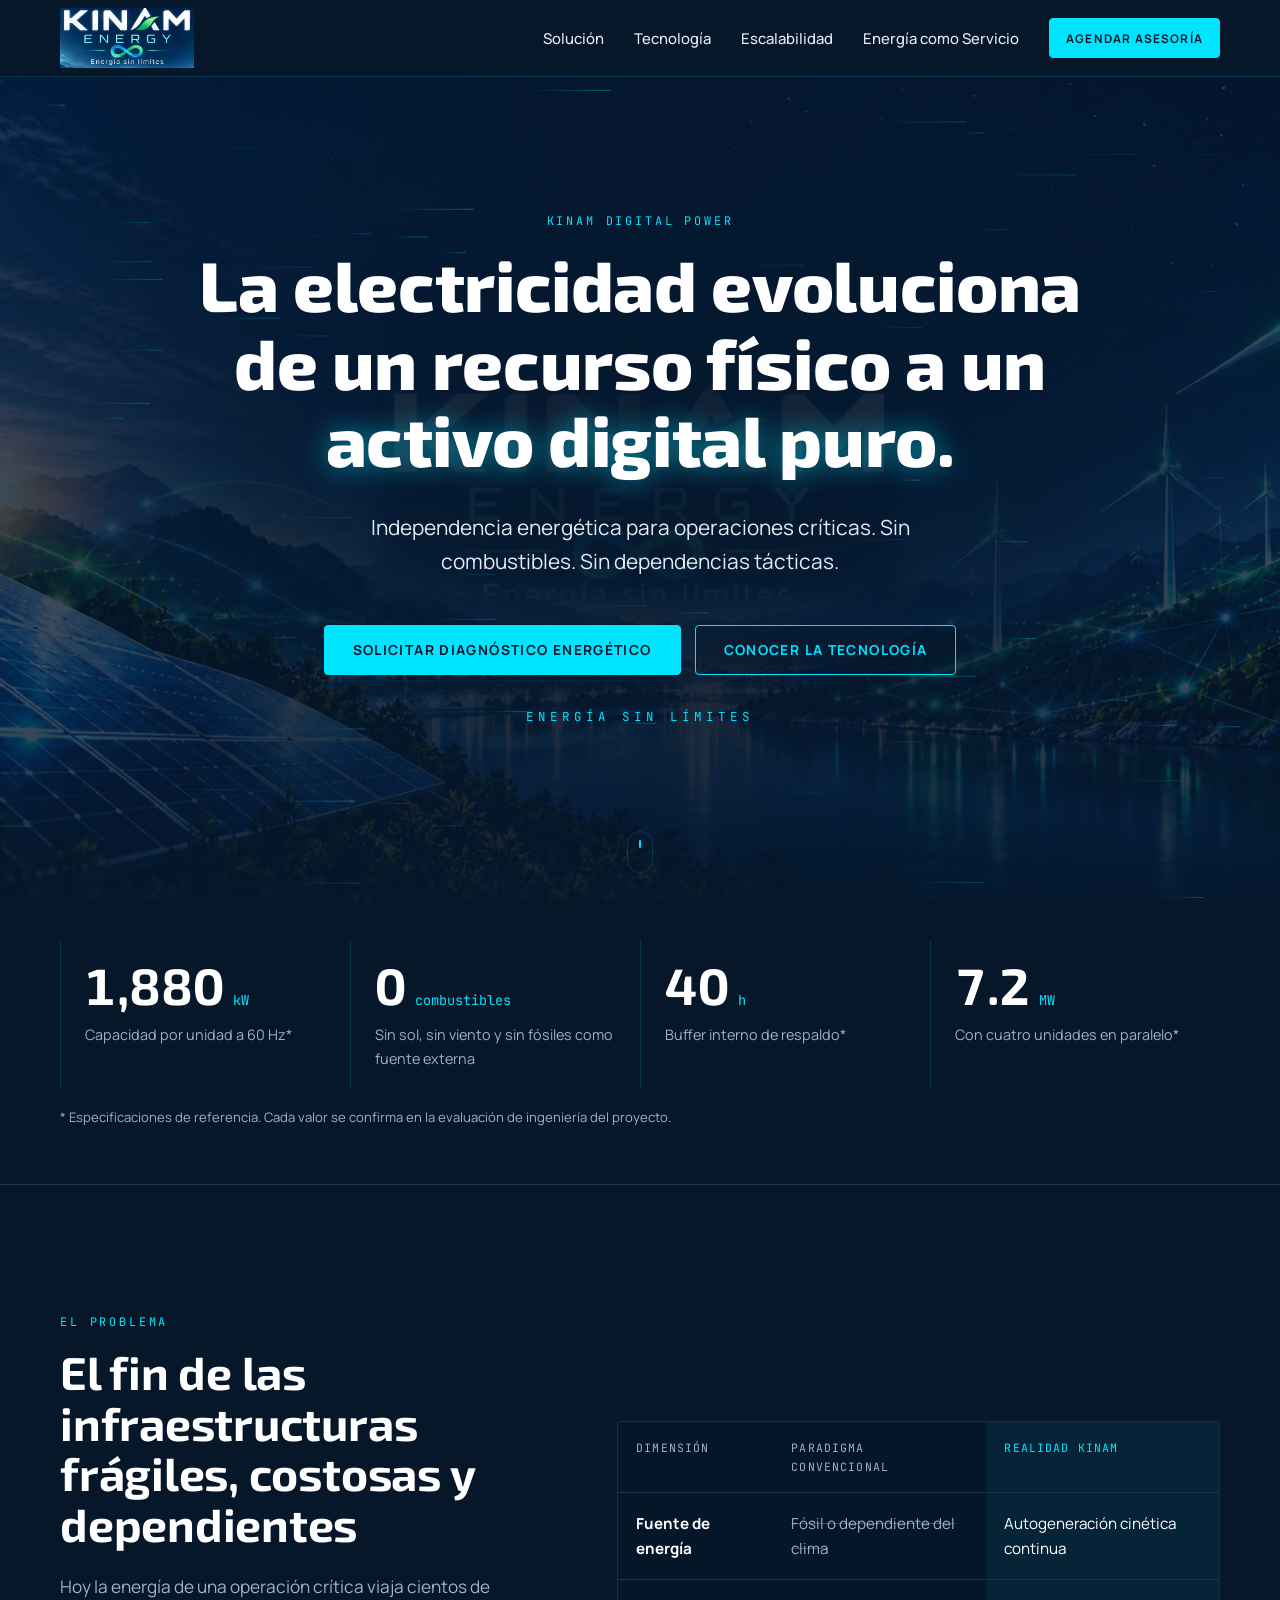
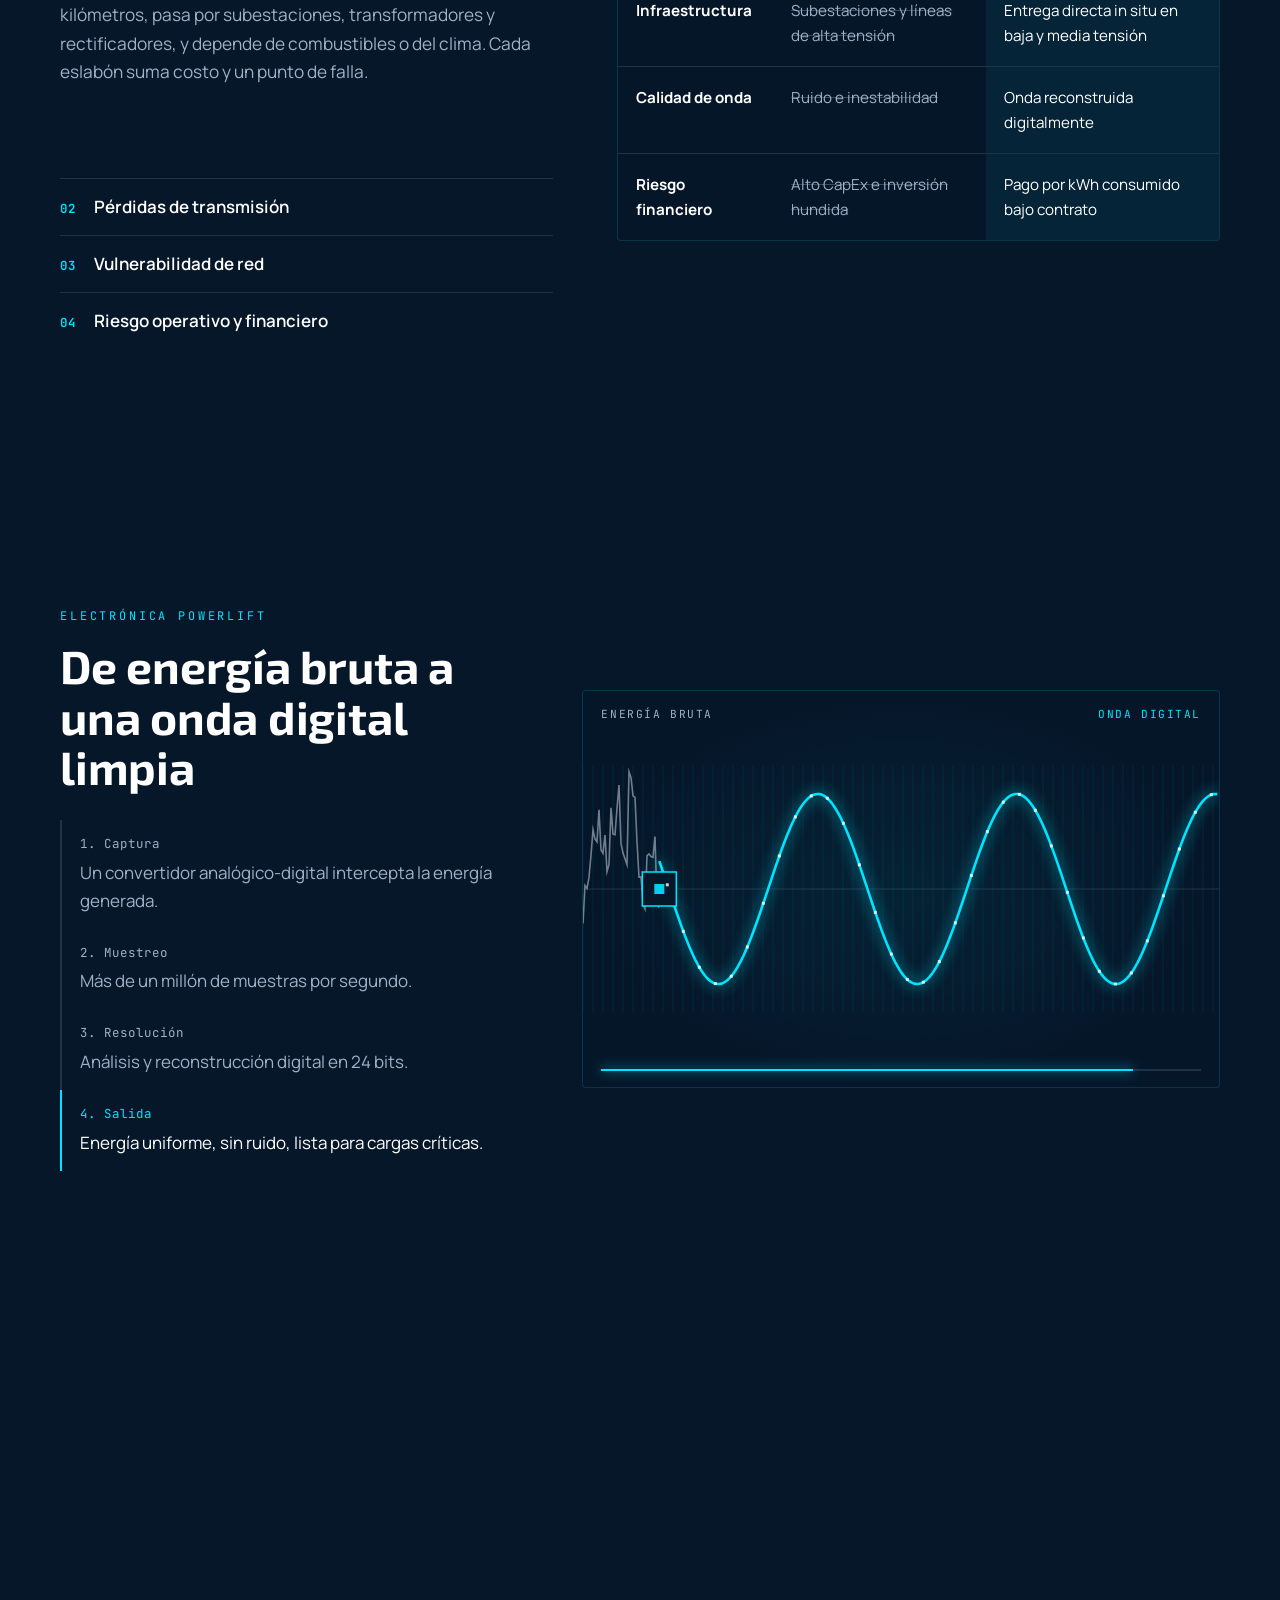
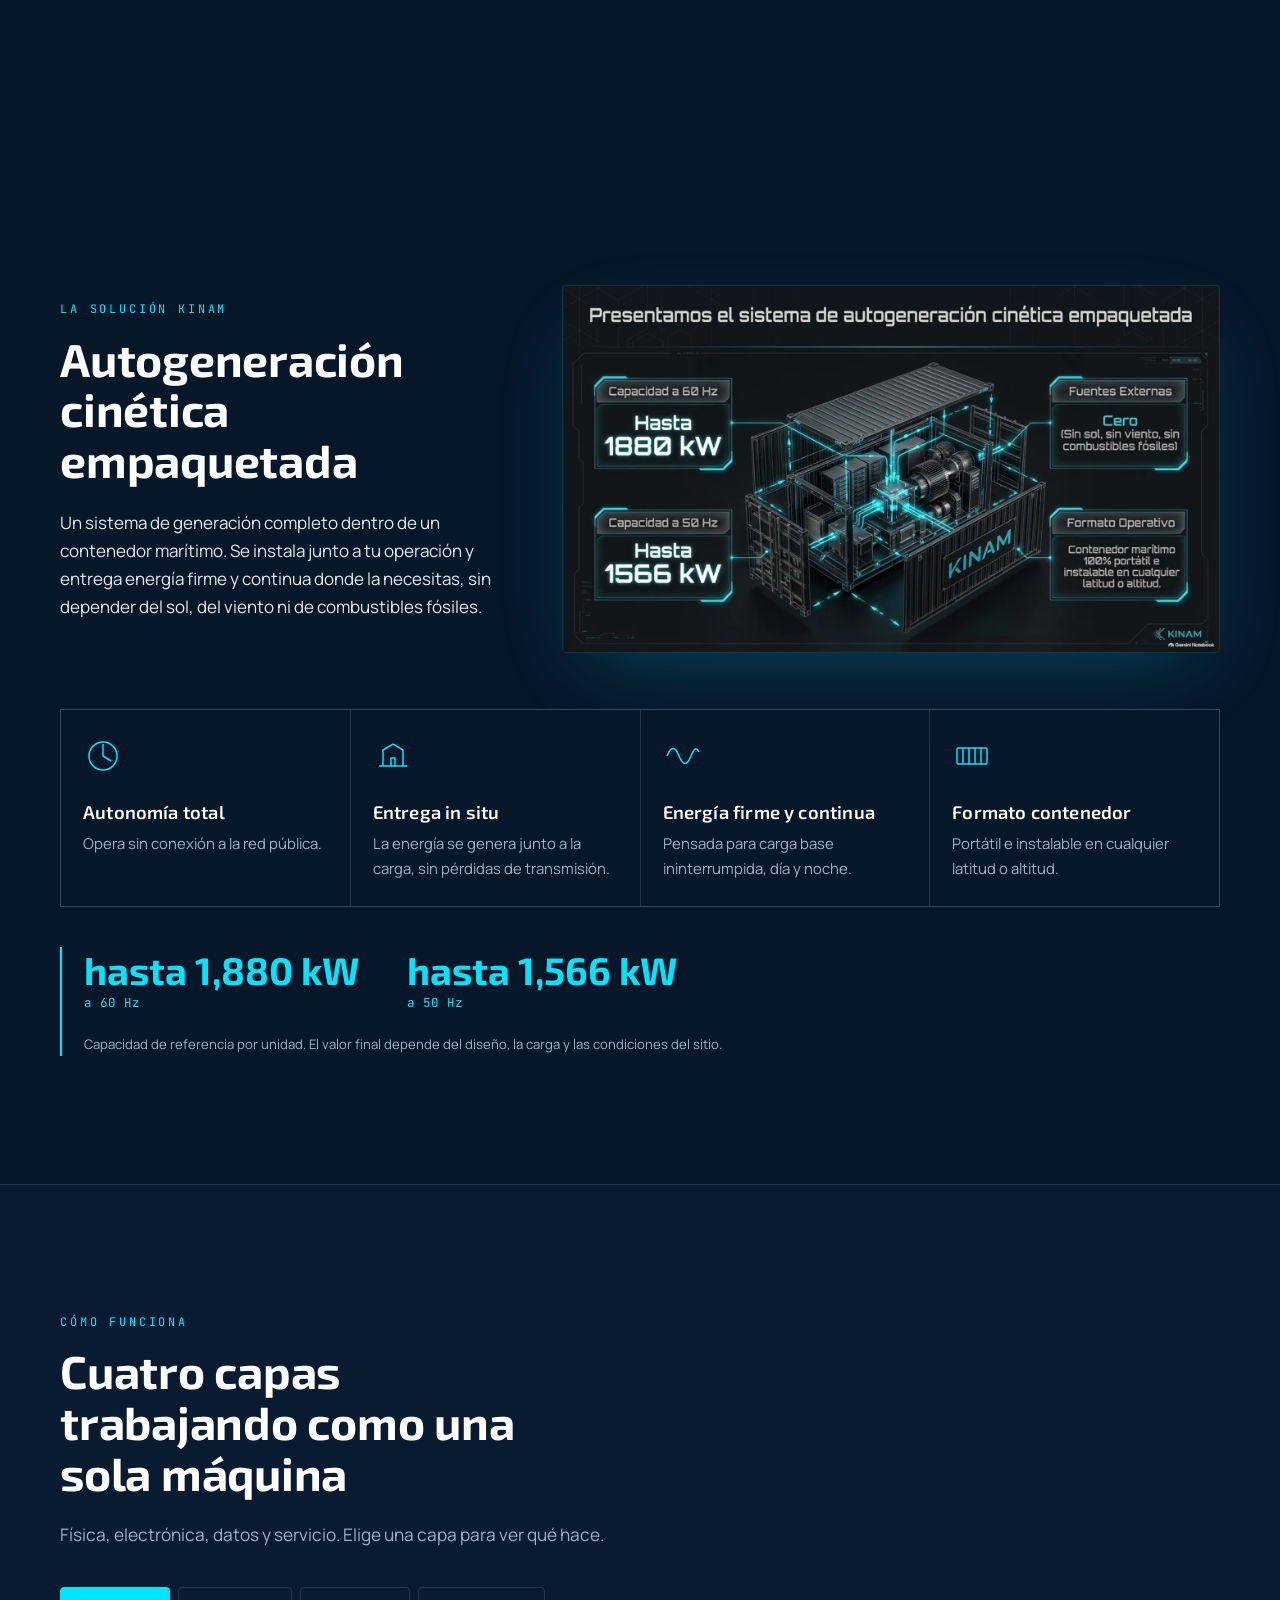
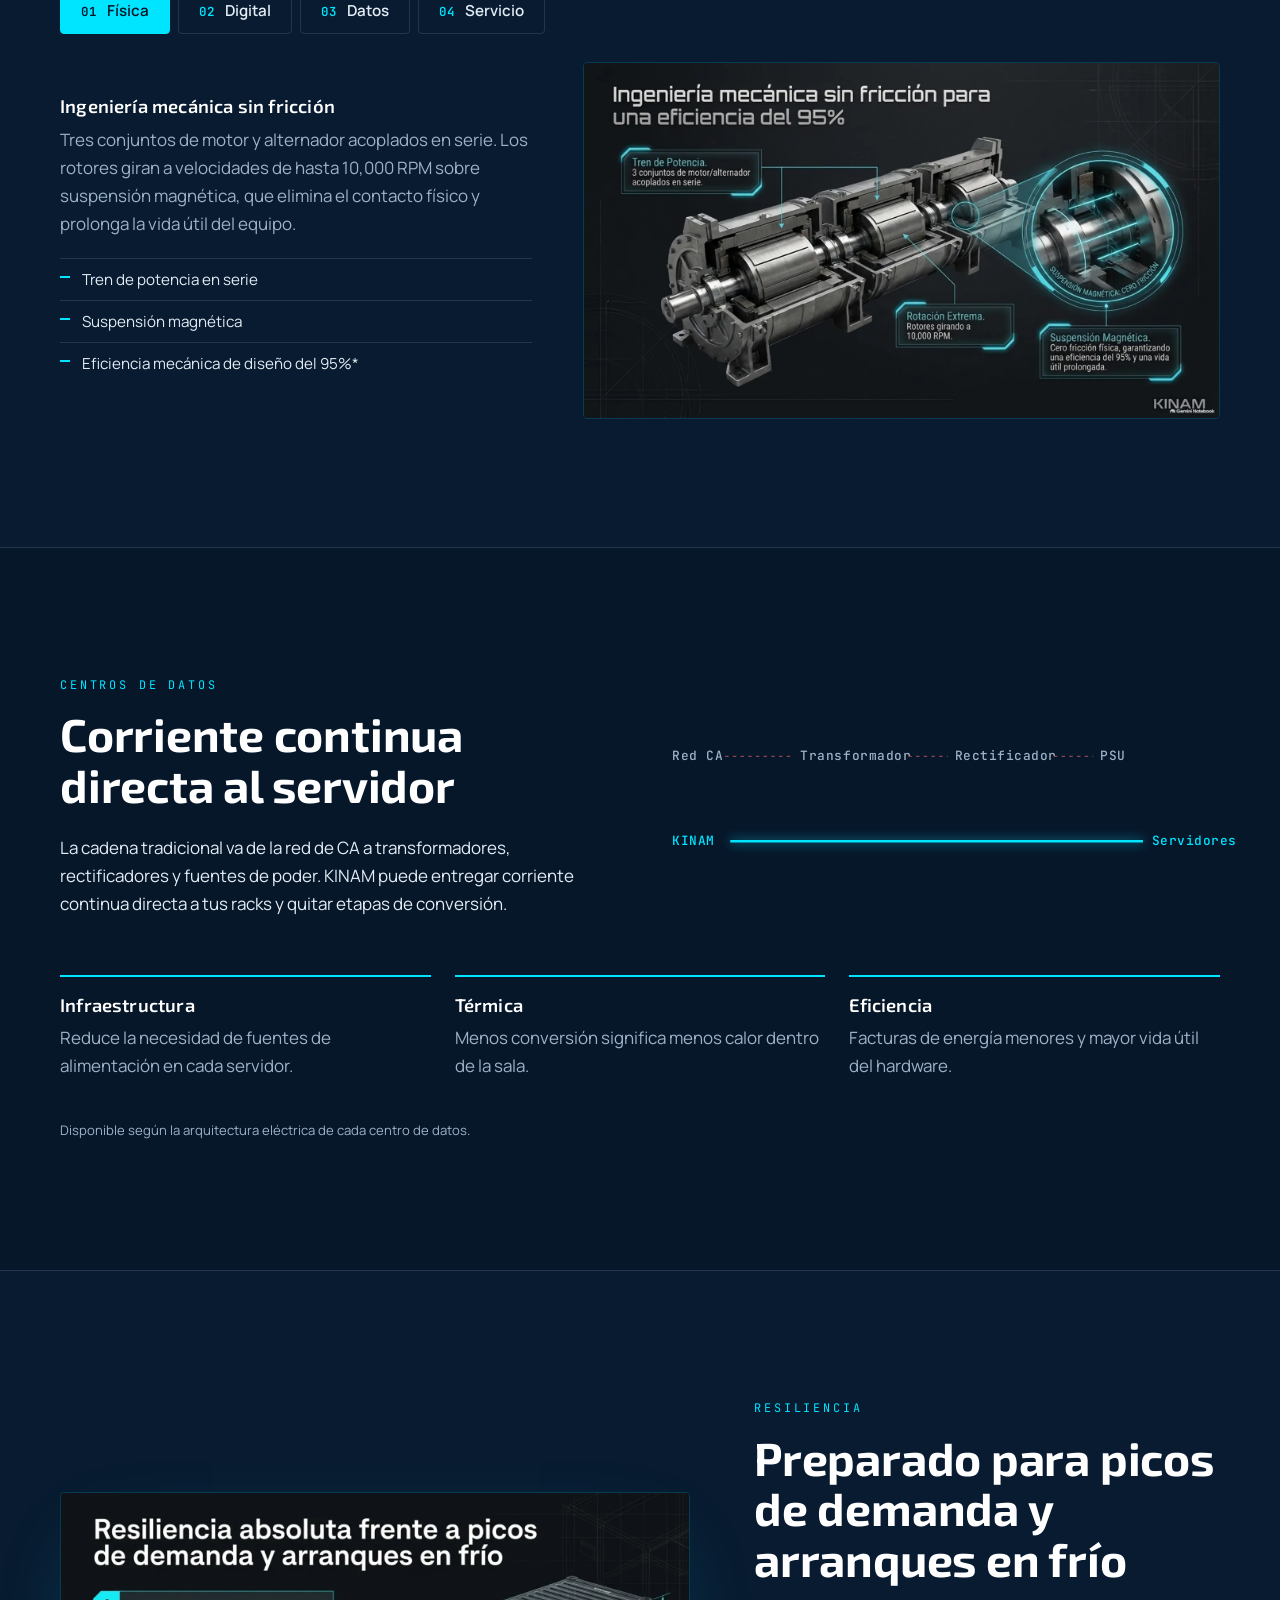
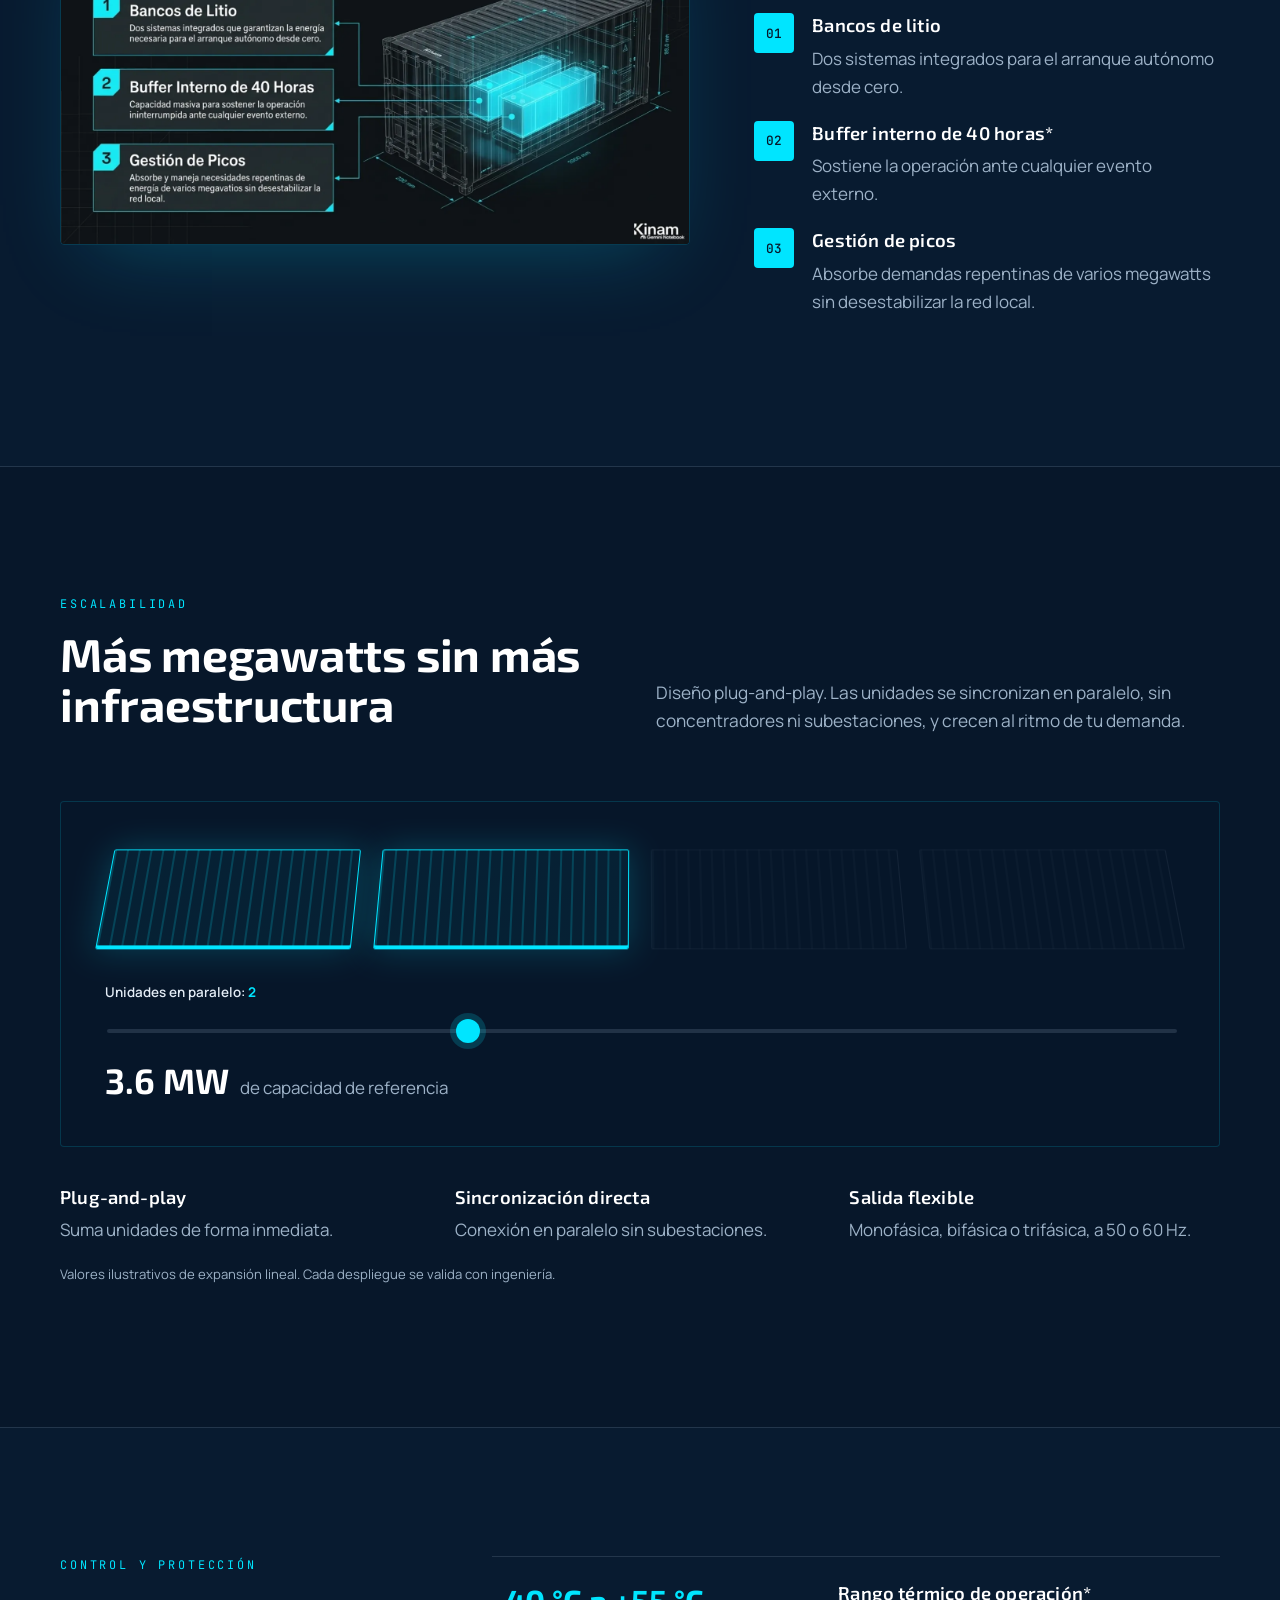
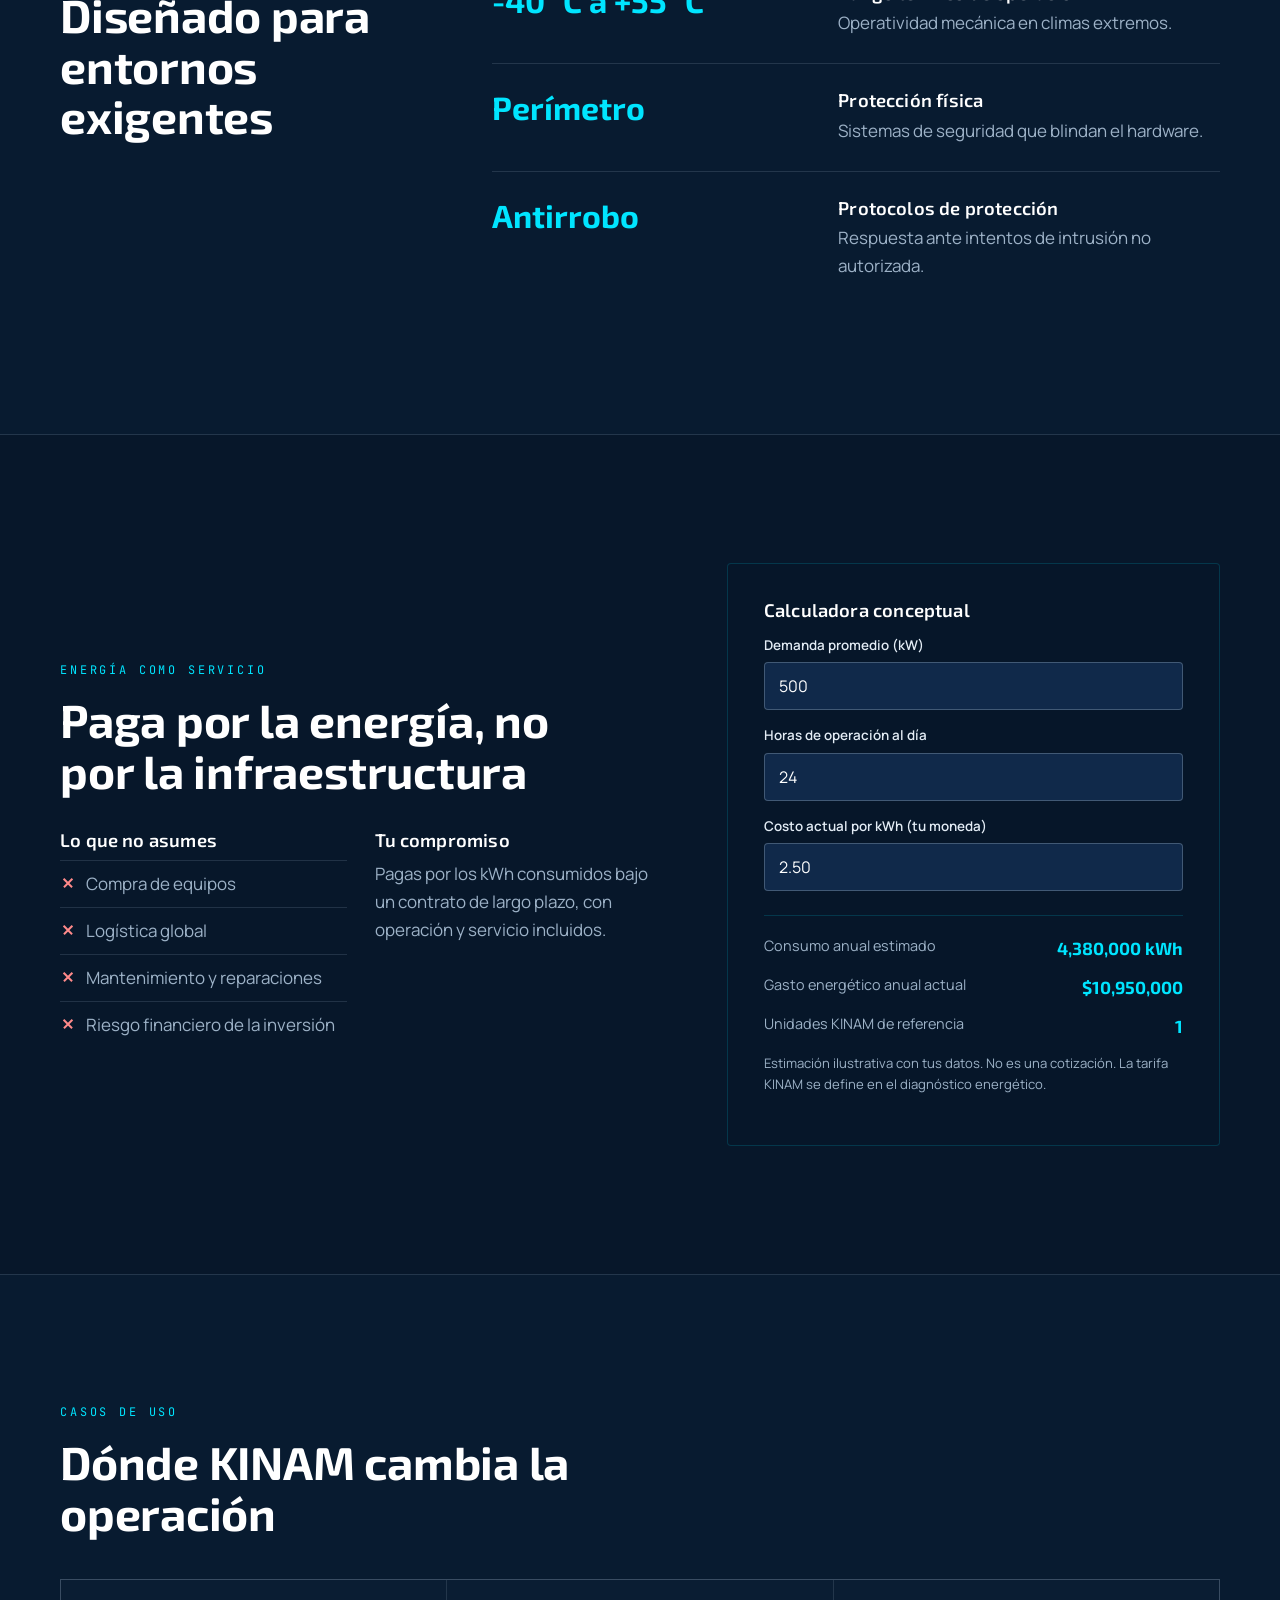
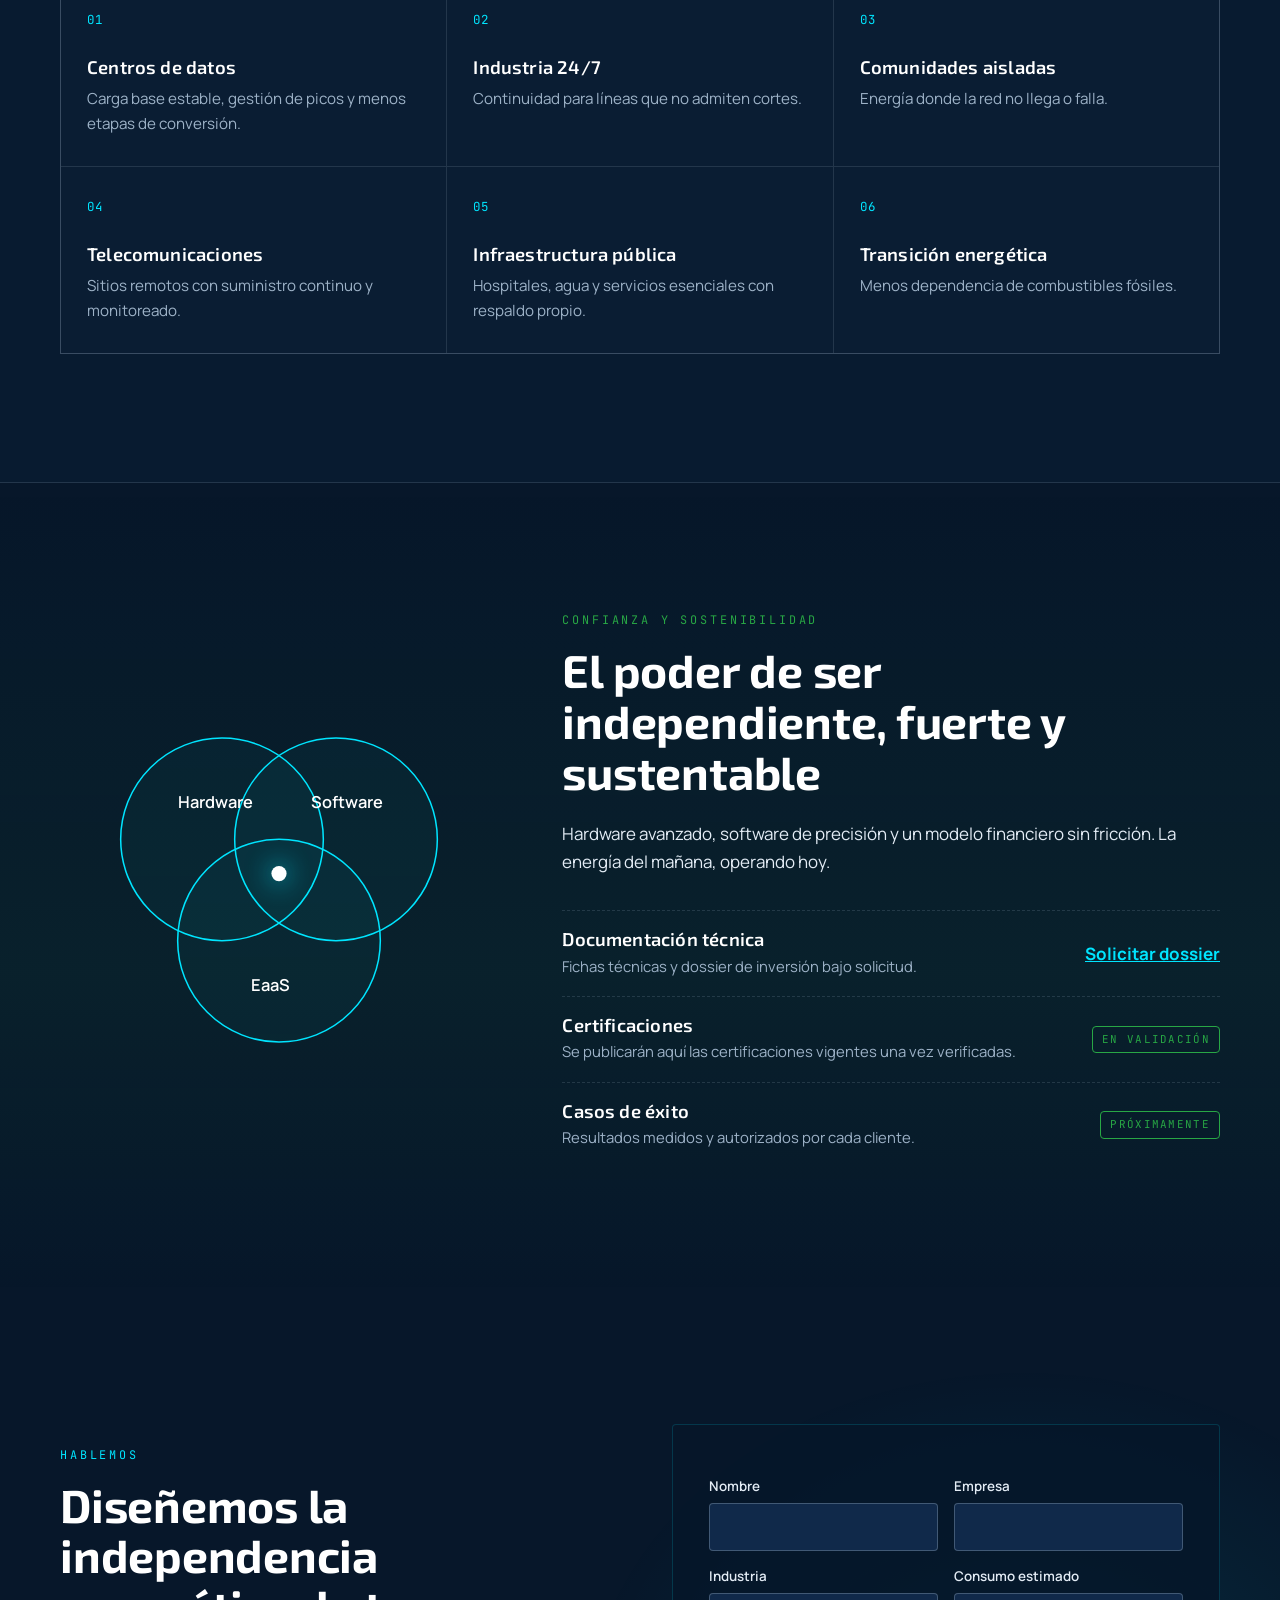
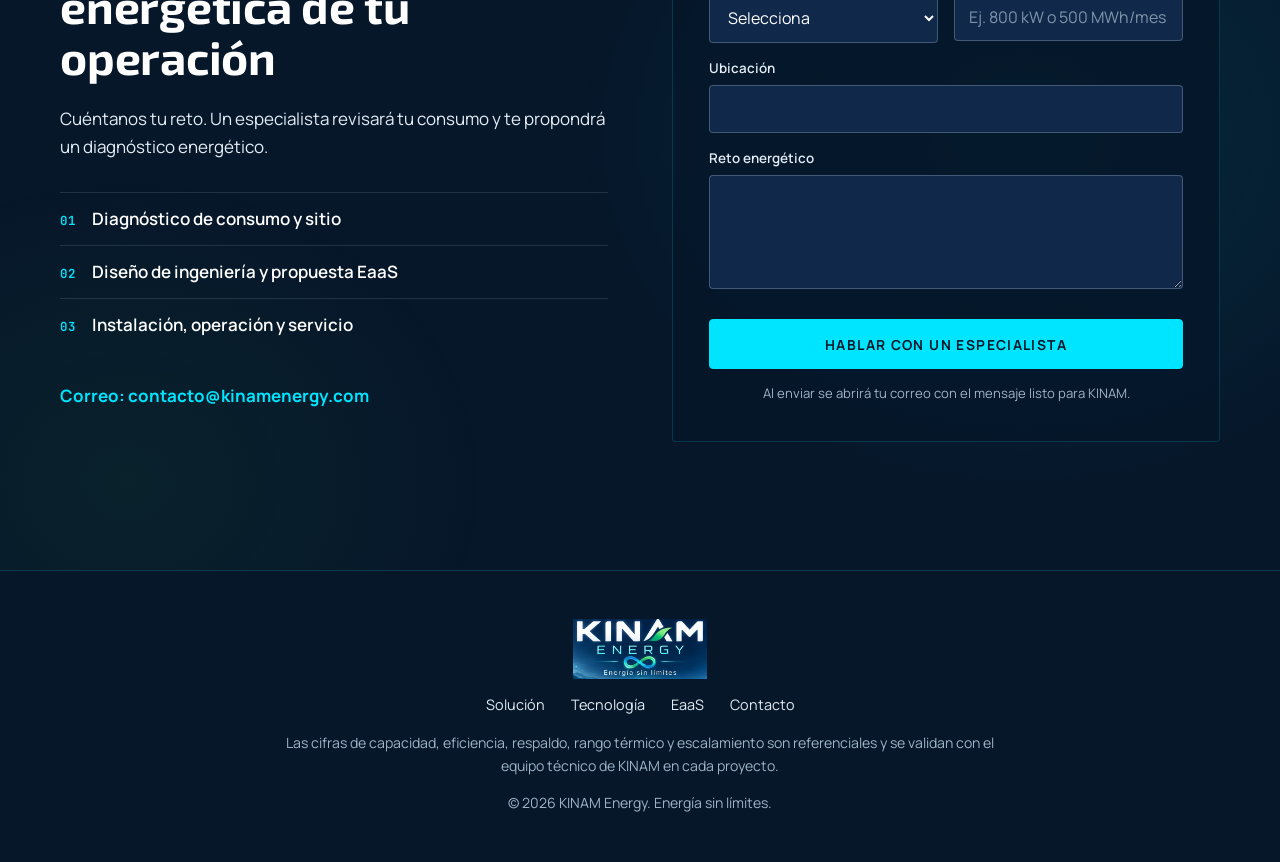
==== commit bfdda4e3: "Sitio KINAM nivel 10K con toda la información técnica Agrega la onda digital interactiva al hacer sc" ====
--- a/index.html
+++ b/index.html
@@ -4,7 +4,7 @@
   <meta charset="utf-8">
   <meta name="viewport" content="width=device-width, initial-scale=1">
   <title>KINAM Energy | Digital Power: energía autónoma para operaciones críticas</title>
-  <meta name="description" content="KINAM Digital Power: infraestructura energética autónoma, modular y digital para centros de datos, industria, telecomunicaciones y comunidades remotas. Energía como Servicio.">
+  <meta name="description" content="KINAM Digital Power: autogeneración cinética empaquetada en contenedor. Energía continua, in situ y modular para centros de datos, industria, telecomunicaciones y comunidades remotas, bajo el modelo Energía como Servicio.">
   <link rel="canonical" href="https://www.kinamenergy.com/">
   <meta name="theme-color" content="#07172A">
   <script>document.documentElement.classList.add("js")</script>
@@ -16,14 +16,14 @@
   <meta property="og:locale" content="es_MX">
   <meta property="og:site_name" content="KINAM Energy">
   <meta property="og:title" content="KINAM Digital Power | Energía sin límites">
-  <meta property="og:description" content="La electricidad evoluciona de un recurso físico a un activo digital puro. Infraestructura energética autónoma para operaciones críticas.">
+  <meta property="og:description" content="La electricidad evoluciona de un recurso físico a un activo digital puro. Energía autónoma, continua y modular para operaciones críticas.">
   <meta property="og:url" content="https://www.kinamenergy.com/">
   <meta property="og:image" content="https://www.kinamenergy.com/assets/img/og.jpg">
   <meta name="twitter:card" content="summary_large_image">
 
   <link rel="preconnect" href="https://fonts.googleapis.com">
   <link rel="preconnect" href="https://fonts.gstatic.com" crossorigin>
-  <link href="https://fonts.googleapis.com/css2?family=Inter:wght@400;500;600;700;800&display=swap" rel="stylesheet">
+  <link href="https://fonts.googleapis.com/css2?family=Exo+2:wght@500;600;700;800&family=Manrope:wght@400;500;600;700&family=JetBrains+Mono:wght@500&display=swap" rel="stylesheet">
   <link rel="preload" as="image" href="/assets/img/banner.webp">
   <link rel="stylesheet" href="/assets/css/styles.css">
 
@@ -45,13 +45,20 @@
         "name": "Energía como Servicio (EaaS)",
         "provider": {"@id": "https://www.kinamenergy.com/#org"},
         "serviceType": "Generación energética autónoma in situ",
-        "description": "Infraestructura energética modular, operada y mantenida por KINAM, con pago por energía consumida según contrato."
+        "description": "Módulos de autogeneración cinética en contenedor, operados y mantenidos por KINAM, con pago por kWh consumido según contrato."
+      },
+      {
+        "@type": "Product",
+        "name": "Módulo KINAM Digital Power",
+        "brand": {"@id": "https://www.kinamenergy.com/#org"},
+        "description": "Sistema de autogeneración cinética empaquetado en contenedor marítimo, con salida monofásica, bifásica o trifásica a 50 o 60 Hz."
       }
     ]
   }
   </script>
 </head>
 <body>
+  <div class="env" aria-hidden="true"><div class="env__grid"></div><div class="env__glow"></div></div>
   <a class="skip" href="#main">Saltar al contenido</a>
 
   <header class="nav" id="top">
@@ -65,9 +72,9 @@
       <nav id="menu" class="nav__menu" aria-label="Principal">
         <a href="#solucion">Solución</a>
         <a href="#tecnologia">Tecnología</a>
-        <a href="#sectores">Sectores</a>
+        <a href="#escalabilidad">Escalabilidad</a>
         <a href="#eaas">Energía como Servicio</a>
-        <a class="btn btn--primary btn--sm" href="#contacto">Solicitar diagnóstico</a>
+        <a class="btn btn--primary btn--sm" href="#contacto">Agendar asesoría</a>
       </nav>
     </div>
   </header>
@@ -76,158 +83,262 @@
     <!-- 01 Hero -->
     <section class="hero" aria-labelledby="hero-title">
       <div class="hero__bg" aria-hidden="true"></div>
-      <svg class="hero__wave" viewBox="0 0 1200 120" preserveAspectRatio="none" aria-hidden="true">
-        <path d="M0 60 Q 75 0 150 60 T 300 60 T 450 60 T 600 60 T 750 60 T 900 60 T 1050 60 T 1200 60" />
-      </svg>
+      <canvas class="hero__field" aria-hidden="true"></canvas>
       <div class="wrap hero__content">
-        <p class="eyebrow">KINAM Digital Power</p>
-        <h1 id="hero-title">La electricidad evoluciona de un recurso físico a un activo digital puro.</h1>
-        <p class="lead">Independencia energética para operaciones críticas. Sin combustibles. Sin dependencias tácticas.</p>
-        <div class="hero__ctas">
+        <p class="kicker rise">KINAM Digital Power</p>
+        <h1 id="hero-title" class="rise">La electricidad evoluciona de un recurso físico a un <span class="glow">activo digital puro.</span></h1>
+        <p class="lead rise">Independencia energética para operaciones críticas. Sin combustibles. Sin dependencias tácticas.</p>
+        <div class="hero__ctas rise">
           <a class="btn btn--primary" href="#contacto">Solicitar diagnóstico energético</a>
-          <a class="btn btn--ghost" href="#tecnologia">Conocer la tecnología</a>
-        </div>
-        <p class="hero__slogan">Energía sin límites</p>
-      </div>
+          <a class="btn btn--ghost" href="#onda">Conocer la tecnología</a>
+        </div>
+        <p class="hero__slogan rise">Energía sin límites</p>
+      </div>
+      <a class="hero__scroll" href="#cifras" aria-label="Bajar a las cifras clave"><span></span></a>
+    </section>
+
+    <!-- Cifras -->
+    <section class="figures" id="cifras" aria-label="Cifras clave">
+      <div class="wrap figures__grid">
+        <div class="figure reveal"><span class="figure__num" data-count="1880">1,880</span><span class="figure__unit">kW</span><p>Capacidad por unidad a 60 Hz*</p></div>
+        <div class="figure reveal"><span class="figure__num" data-count="0">0</span><span class="figure__unit">combustibles</span><p>Sin sol, sin viento y sin fósiles como fuente externa</p></div>
+        <div class="figure reveal"><span class="figure__num" data-count="40">40</span><span class="figure__unit">h</span><p>Buffer interno de respaldo*</p></div>
+        <div class="figure reveal"><span class="figure__num" data-count="7.2" data-decimals="1">7.2</span><span class="figure__unit">MW</span><p>Con cuatro unidades en paralelo*</p></div>
+      </div>
+      <p class="wrap note">* Especificaciones de referencia. Cada valor se confirma en la evaluación de ingeniería del proyecto.</p>
     </section>
 
     <!-- 02 Problema -->
     <section class="section" id="problema" aria-labelledby="problema-title">
-      <div class="wrap">
-        <p class="eyebrow">El problema</p>
-        <h2 id="problema-title">El fin de las infraestructuras frágiles, costosas y dependientes</h2>
-        <p class="section__intro">Las operaciones críticas siguen atadas a redes eléctricas lejanas, combustibles y equipos de conversión pesados. Cada eslabón suma costo y riesgo.</p>
+      <div class="wrap problem">
+        <div class="problem__head">
+          <p class="kicker">El problema</p>
+          <h2 id="problema-title">El fin de las infraestructuras frágiles, costosas y dependientes</h2>
+          <p class="section__intro">Hoy la energía de una operación crítica viaja cientos de kilómetros, pasa por subestaciones, transformadores y rectificadores, y depende de combustibles o del clima. Cada eslabón suma costo y un punto de falla.</p>
+          <ul class="pains">
+            <li class="reveal"><span class="mono">01</span>Costos de instalación extremos</li>
+            <li class="reveal"><span class="mono">02</span>Pérdidas de transmisión</li>
+            <li class="reveal"><span class="mono">03</span>Vulnerabilidad de red</li>
+            <li class="reveal"><span class="mono">04</span>Riesgo operativo y financiero</li>
+          </ul>
+        </div>
         <div class="compare reveal">
           <div class="compare__head" aria-hidden="true">
-            <span>Dimensión</span><span>Paradigma convencional</span><span>Enfoque KINAM</span>
+            <span>Dimensión</span><span>Paradigma convencional</span><span>Realidad KINAM</span>
           </div>
           <dl class="compare__rows">
-            <div class="compare__row"><dt>Fuente de energía</dt><dd class="old"><span class="sr-only">Convencional: </span>Combustible fósil o dependiente del clima</dd><dd class="new"><span class="sr-only">KINAM: </span>Autogeneración cinética continua</dd></div>
+            <div class="compare__row"><dt>Fuente de energía</dt><dd class="old"><span class="sr-only">Convencional: </span>Fósil o dependiente del clima</dd><dd class="new"><span class="sr-only">KINAM: </span>Autogeneración cinética continua</dd></div>
             <div class="compare__row"><dt>Infraestructura</dt><dd class="old"><span class="sr-only">Convencional: </span>Subestaciones y líneas de alta tensión</dd><dd class="new"><span class="sr-only">KINAM: </span>Entrega directa in situ en baja y media tensión</dd></div>
-            <div class="compare__row"><dt>Pérdidas</dt><dd class="old"><span class="sr-only">Convencional: </span>Pérdidas por transmisión y vulnerabilidad de red</dd><dd class="new"><span class="sr-only">KINAM: </span>Generación junto a la carga</dd></div>
             <div class="compare__row"><dt>Calidad de onda</dt><dd class="old"><span class="sr-only">Convencional: </span>Ruido e inestabilidad</dd><dd class="new"><span class="sr-only">KINAM: </span>Onda reconstruida digitalmente</dd></div>
-            <div class="compare__row"><dt>Riesgo financiero</dt><dd class="old"><span class="sr-only">Convencional: </span>Alta inversión inicial (CapEx)</dd><dd class="new"><span class="sr-only">KINAM: </span>Inversión inicial reducida según contrato EaaS</dd></div>
+            <div class="compare__row"><dt>Riesgo financiero</dt><dd class="old"><span class="sr-only">Convencional: </span>Alto CapEx e inversión hundida</dd><dd class="new"><span class="sr-only">KINAM: </span>Pago por kWh consumido bajo contrato</dd></div>
           </dl>
         </div>
       </div>
     </section>
 
+    <!-- Firma: de energía bruta a onda digital (scroll) -->
+    <section class="wave" id="onda" aria-labelledby="onda-title">
+      <div class="wave__sticky">
+        <div class="wrap wave__inner">
+          <div class="wave__copy">
+            <p class="kicker">Electrónica Powerlift</p>
+            <h2 id="onda-title">De energía bruta a una onda digital limpia</h2>
+            <ol class="wave__steps">
+              <li data-step="0" class="is-on"><span class="mono">1. Captura</span>Un convertidor analógico-digital intercepta la energía generada.</li>
+              <li data-step="1"><span class="mono">2. Muestreo</span>Más de un millón de muestras por segundo.</li>
+              <li data-step="2"><span class="mono">3. Resolución</span>Análisis y reconstrucción digital en 24 bits.</li>
+              <li data-step="3"><span class="mono">4. Salida</span>Energía uniforme, sin ruido, lista para cargas críticas.</li>
+            </ol>
+          </div>
+          <div class="wave__stage">
+            <canvas id="wave-canvas" role="img" aria-label="Una onda irregular se transforma en una onda sinusoidal limpia a medida que avanzas"></canvas>
+            <div class="wave__labels" aria-hidden="true"><span>Energía bruta</span><span>Onda digital</span></div>
+            <div class="wave__meter" aria-hidden="true"><i></i></div>
+          </div>
+        </div>
+      </div>
+    </section>
+
     <!-- 03 Solución -->
-    <section class="section section--alt" id="solucion" aria-labelledby="solucion-title">
-      <div class="wrap split">
-        <div>
-          <p class="eyebrow">La solución KINAM</p>
-          <h2 id="solucion-title">Autogeneración cinética empaquetada</h2>
-          <p>Un sistema de generación compacto, en formato de contenedor marítimo, que entrega energía continua directamente donde se consume. Sin sol, sin viento y sin combustibles fósiles como fuente externa.</p>
-          <ul class="cards cards--2">
-            <li class="card"><h3>Autonomía</h3><p>Operación independiente de la red pública.</p></li>
-            <li class="card"><h3>Entrega in situ</h3><p>La energía se genera junto a la carga.</p></li>
-            <li class="card"><h3>Energía continua</h3><p>Diseñada para carga base ininterrumpida.</p></li>
-            <li class="card"><h3>Formato compacto</h3><p>Contenedor transportable, instalable en distintas latitudes y altitudes.</p></li>
-          </ul>
-          <div class="spec">
-            <p class="spec__label">Capacidad referencial por unidad</p>
-            <div class="spec__grid">
-              <div><span class="spec__num">hasta 1,880 kW</span><span>a 60 Hz</span></div>
-              <div><span class="spec__num">hasta 1,566 kW</span><span>a 50 Hz</span></div>
-            </div>
-            <p class="note">Especificación de referencia. La capacidad final depende del diseño, la carga y las condiciones de cada proyecto, y se confirma en la evaluación de ingeniería.</p>
-          </div>
-        </div>
-        <figure class="media reveal">
-          <img src="/assets/img/sistema.webp" alt="Vista explotada del módulo KINAM en contenedor con el tren de generación y la electrónica de potencia" width="1600" height="893" loading="lazy" decoding="async">
-        </figure>
+    <section class="section" id="solucion" aria-labelledby="solucion-title">
+      <div class="wrap">
+        <div class="solution">
+          <div class="solution__copy">
+            <p class="kicker">La solución KINAM</p>
+            <h2 id="solucion-title">Autogeneración cinética empaquetada</h2>
+            <p>Un sistema de generación completo dentro de un contenedor marítimo. Se instala junto a tu operación y entrega energía firme y continua donde la necesitas, sin depender del sol, del viento ni de combustibles fósiles.</p>
+          </div>
+          <figure class="solution__media reveal">
+            <img src="/assets/img/sistema.webp" alt="Vista explotada del contenedor KINAM con el tren de generación, la electrónica de potencia y sus capacidades a 50 y 60 Hz" width="1600" height="893" loading="lazy" decoding="async">
+          </figure>
+        </div>
+        <ul class="caps">
+          <li class="reveal"><svg viewBox="0 0 40 40" aria-hidden="true"><circle cx="20" cy="20" r="14"/><path d="M20 8v12l8 5"/></svg><h3>Autonomía total</h3><p>Opera sin conexión a la red pública.</p></li>
+          <li class="reveal"><svg viewBox="0 0 40 40" aria-hidden="true"><path d="M6 30h28M10 30V14l10-6 10 6v16"/><path d="M18 30v-8h4v8"/></svg><h3>Entrega in situ</h3><p>La energía se genera junto a la carga, sin pérdidas de transmisión.</p></li>
+          <li class="reveal"><svg viewBox="0 0 40 40" aria-hidden="true"><path d="M4 20c4-10 8-10 12 0s8 10 12 0 6-8 8-4"/></svg><h3>Energía firme y continua</h3><p>Pensada para carga base ininterrumpida, día y noche.</p></li>
+          <li class="reveal"><svg viewBox="0 0 40 40" aria-hidden="true"><rect x="5" y="12" width="30" height="16" rx="1"/><path d="M11 12v16M17 12v16M23 12v16M29 12v16"/></svg><h3>Formato contenedor</h3><p>Portátil e instalable en cualquier latitud o altitud.</p></li>
+        </ul>
+        <div class="spec reveal">
+          <div><span class="spec__num">hasta 1,880 kW</span><span class="mono">a 60 Hz</span></div>
+          <div><span class="spec__num">hasta 1,566 kW</span><span class="mono">a 50 Hz</span></div>
+          <p class="note">Capacidad de referencia por unidad. El valor final depende del diseño, la carga y las condiciones del sitio.</p>
+        </div>
       </div>
     </section>
 
     <!-- 04 Cómo funciona -->
-    <section class="section" id="tecnologia" aria-labelledby="tec-title">
+    <section class="section section--panel" id="tecnologia" aria-labelledby="tec-title">
       <div class="wrap">
-        <p class="eyebrow">Cómo funciona</p>
-        <h2 id="tec-title">Cuatro capas, una sola onda estable</h2>
-        <p class="section__intro">Selecciona una capa para ver su función dentro del sistema.</p>
+        <p class="kicker">Cómo funciona</p>
+        <h2 id="tec-title">Cuatro capas trabajando como una sola máquina</h2>
+        <p class="section__intro">Física, electrónica, datos y servicio. Elige una capa para ver qué hace.</p>
         <div class="layers">
           <div class="layers__tabs" role="tablist" aria-label="Capas de la arquitectura KINAM">
-            <button role="tab" id="tab-fisica" aria-controls="panel-fisica" aria-selected="true">01 Física</button>
-            <button role="tab" id="tab-digital" aria-controls="panel-digital" aria-selected="false" tabindex="-1">02 Digital</button>
-            <button role="tab" id="tab-datos" aria-controls="panel-datos" aria-selected="false" tabindex="-1">03 Datos</button>
-            <button role="tab" id="tab-servicio" aria-controls="panel-servicio" aria-selected="false" tabindex="-1">04 Servicio</button>
-          </div>
-          <div class="layers__panels">
-            <div role="tabpanel" id="panel-fisica" aria-labelledby="tab-fisica" class="layer">
-              <div><h3>Ingeniería mecánica de ultra precisión</h3>
-              <p>Un tren de potencia de conjuntos motor/alternador acoplados en serie, con rotores de alta velocidad y suspensión magnética para reducir la fricción y prolongar la vida útil.</p></div>
-              <img src="/assets/img/tren-potencia.webp" alt="Tren de potencia KINAM con tres conjuntos motor-alternador y suspensión magnética" width="1600" height="893" loading="lazy" decoding="async">
-            </div>
-            <div role="tabpanel" id="panel-digital" aria-labelledby="tab-digital" class="layer" hidden>
-              <div><h3>Electrónica de potencia</h3>
-              <p>Un convertidor de alta velocidad captura la energía bruta, la muestrea más de un millón de veces por segundo y la reconstruye con resolución de 24 bits para entregar una onda limpia, lista para cargas críticas.</p></div>
-              <img src="/assets/img/onda-digital.webp" alt="Diagrama de captura, muestreo, resolución y salida de la onda digital" width="1600" height="893" loading="lazy" decoding="async">
-            </div>
-            <div role="tabpanel" id="panel-datos" aria-labelledby="tab-datos" class="layer" hidden>
-              <div><h3>Medición y optimización</h3>
-              <p>Procesamiento continuo de datos de operación para medir consumo, anticipar picos y ajustar la entrega. Bancos de litio integrados respaldan el arranque autónomo y la gestión de demanda.</p></div>
-              <img src="/assets/img/resiliencia.webp" alt="Contenedor KINAM con bancos de litio integrados para arranque y gestión de picos" width="1600" height="893" loading="lazy" decoding="async">
-            </div>
-            <div role="tabpanel" id="panel-servicio" aria-labelledby="tab-servicio" class="layer" hidden>
-              <div><h3>Operación y mantenimiento</h3>
-              <p>KINAM opera, monitorea y mantiene la infraestructura. El cliente recibe energía y visibilidad de costos, sin gestionar el hardware.</p></div>
-              <img src="/assets/img/arquitectura.webp" alt="Arquitectura híbrida: física, electromagnetismo y procesamiento de datos hacia la autogeneración cíclica" width="1600" height="893" loading="lazy" decoding="async">
-            </div>
-          </div>
-        </div>
-      </div>
-    </section>
-
-    <!-- 05 Infraestructura crítica -->
-    <section class="section section--alt" id="sectores" aria-labelledby="sect-title">
-      <div class="wrap split split--rev">
-        <figure class="media reveal">
-          <img src="/assets/img/cc-directa.webp" alt="Comparativo entre la cadena red de CA, transformadores y rectificadores frente a la entrega directa de KINAM a servidores" width="1600" height="893" loading="lazy" decoding="async">
+            <button role="tab" id="tab-fisica" aria-controls="panel-fisica" aria-selected="true"><span class="mono">01</span>Física</button>
+            <button role="tab" id="tab-digital" aria-controls="panel-digital" aria-selected="false" tabindex="-1"><span class="mono">02</span>Digital</button>
+            <button role="tab" id="tab-datos" aria-controls="panel-datos" aria-selected="false" tabindex="-1"><span class="mono">03</span>Datos</button>
+            <button role="tab" id="tab-servicio" aria-controls="panel-servicio" aria-selected="false" tabindex="-1"><span class="mono">04</span>Servicio</button>
+          </div>
+          <div role="tabpanel" id="panel-fisica" aria-labelledby="tab-fisica" class="layer">
+            <div>
+              <h3>Ingeniería mecánica sin fricción</h3>
+              <p>Tres conjuntos de motor y alternador acoplados en serie. Los rotores giran a velocidades de hasta 10,000 RPM sobre suspensión magnética, que elimina el contacto físico y prolonga la vida útil del equipo.</p>
+              <ul class="ticks"><li>Tren de potencia en serie</li><li>Suspensión magnética</li><li>Eficiencia mecánica de diseño del 95%*</li></ul>
+            </div>
+            <img src="/assets/img/tren-potencia.webp" alt="Tren de potencia KINAM con tres conjuntos motor y alternador sobre suspensión magnética" width="1600" height="893" loading="lazy" decoding="async">
+          </div>
+          <div role="tabpanel" id="panel-digital" aria-labelledby="tab-digital" class="layer" hidden>
+            <div>
+              <h3>Powerlift: inteligencia en lugar de hardware pesado</h3>
+              <p>La electrónica de potencia sustituye a los transformadores físicos tradicionales. Maneja el voltaje por software y entrega corriente en milisegundos para proteger motores y reducir consumo.</p>
+              <ul class="ticks"><li>Sin transformadores tradicionales</li><li>Hasta 69 kV de manejo de voltaje*</li><li>Respuesta en milisegundos</li></ul>
+            </div>
+            <img src="/assets/img/powerlift.webp" alt="Transformador tradicional que se convierte en una tarjeta de electrónica de potencia Powerlift" width="1600" height="893" loading="lazy" decoding="async">
+          </div>
+          <div role="tabpanel" id="panel-datos" aria-labelledby="tab-datos" class="layer" hidden>
+            <div>
+              <h3>Medición y optimización continua</h3>
+              <p>El sistema mide cada ciclo y reconstruye la onda en tiempo real. Los mismos datos sirven para anticipar picos de demanda, ajustar la entrega y darte visibilidad de tu consumo.</p>
+              <ul class="ticks"><li>Más de 1 millón de muestras por segundo</li><li>Resolución de 24 bits</li><li>Monitoreo permanente</li></ul>
+            </div>
+            <img src="/assets/img/onda-digital.webp" alt="Diagrama de captura, muestreo, resolución y salida de la onda digital KINAM" width="1600" height="893" loading="lazy" decoding="async">
+          </div>
+          <div role="tabpanel" id="panel-servicio" aria-labelledby="tab-servicio" class="layer" hidden>
+            <div>
+              <h3>Operación y mantenimiento incluidos</h3>
+              <p>KINAM instala, opera, monitorea y mantiene la infraestructura. Tú recibes energía y una factura clara, sin gestionar equipos ni refacciones.</p>
+              <ul class="ticks"><li>Operación 24/7</li><li>Mantenimiento preventivo</li><li>Un solo responsable</li></ul>
+            </div>
+            <img src="/assets/img/arquitectura.webp" alt="Arquitectura híbrida: mecánica, electromagnetismo y procesamiento de datos hacia la autogeneración" width="1600" height="893" loading="lazy" decoding="async">
+          </div>
+        </div>
+      </div>
+    </section>
+
+    <!-- 05 Centros de datos -->
+    <section class="section" id="datos" aria-labelledby="dc-title">
+      <div class="wrap dc">
+        <div class="dc__copy">
+          <p class="kicker">Centros de datos</p>
+          <h2 id="dc-title">Corriente continua directa al servidor</h2>
+          <p>La cadena tradicional va de la red de CA a transformadores, rectificadores y fuentes de poder. KINAM puede entregar corriente continua directa a tus racks y quitar etapas de conversión.</p>
+        </div>
+        <svg class="chain" viewBox="0 0 640 150" role="img" aria-labelledby="chain-t">
+          <title id="chain-t">Cadena convencional de cuatro etapas frente a la entrega directa de KINAM</title>
+          <g class="chain__old">
+            <text x="0" y="22">Red CA</text><text x="150" y="22">Transformador</text><text x="330" y="22">Rectificador</text><text x="500" y="22">PSU</text>
+            <path d="M62 18h80M276 18h46M446 18h46" />
+          </g>
+          <g class="chain__new">
+            <text x="0" y="122">KINAM</text><text x="560" y="122">Servidores</text>
+            <path class="draw" d="M68 117 H550" />
+          </g>
+        </svg>
+        <ul class="dc__benefits">
+          <li class="reveal"><h3>Infraestructura</h3><p>Reduce la necesidad de fuentes de alimentación en cada servidor.</p></li>
+          <li class="reveal"><h3>Térmica</h3><p>Menos conversión significa menos calor dentro de la sala.</p></li>
+          <li class="reveal"><h3>Eficiencia</h3><p>Facturas de energía menores y mayor vida útil del hardware.</p></li>
+        </ul>
+        <p class="note">Disponible según la arquitectura eléctrica de cada centro de datos.</p>
+      </div>
+    </section>
+
+    <!-- 06 Resiliencia -->
+    <section class="section section--panel" id="resiliencia" aria-labelledby="res-title">
+      <div class="wrap res">
+        <figure class="res__media reveal">
+          <img src="/assets/img/resiliencia.webp" alt="Contenedor KINAM con bancos de litio integrados" width="1600" height="893" loading="lazy" decoding="async">
         </figure>
         <div>
-          <p class="eyebrow">Infraestructura crítica</p>
-          <h2 id="sect-title">Energía de calidad para lo que no puede detenerse</h2>
-          <p>Centros de datos, telecomunicaciones, manufactura, salud, operaciones remotas y servicios esenciales.</p>
-          <ul class="checks">
-            <li><strong>Resiliencia:</strong> respaldo integrado para arranque desde cero y continuidad ante eventos externos.</li>
-            <li><strong>Calidad energética:</strong> onda estable para equipos sensibles.</li>
-            <li><strong>Gestión de picos:</strong> absorción de demandas repentinas sin desestabilizar la red local.</li>
-            <li><strong>Menos infraestructura convencional:</strong> en centros de datos, posible entrega directa que reduce etapas de conversión, cuando el proyecto lo permite.</li>
-            <li><strong>Control industrial:</strong> protección perimetral y monitoreo permanente.</li>
-          </ul>
-        </div>
-      </div>
-    </section>
-
-    <!-- 06 Escalabilidad -->
+          <p class="kicker">Resiliencia</p>
+          <h2 id="res-title">Preparado para picos de demanda y arranques en frío</h2>
+          <ol class="numbered">
+            <li class="reveal"><h3>Bancos de litio</h3><p>Dos sistemas integrados para el arranque autónomo desde cero.</p></li>
+            <li class="reveal"><h3>Buffer interno de 40 horas*</h3><p>Sostiene la operación ante cualquier evento externo.</p></li>
+            <li class="reveal"><h3>Gestión de picos</h3><p>Absorbe demandas repentinas de varios megawatts sin desestabilizar la red local.</p></li>
+          </ol>
+        </div>
+      </div>
+    </section>
+
+    <!-- 07 Escalabilidad -->
     <section class="section" id="escalabilidad" aria-labelledby="esc-title">
       <div class="wrap">
-        <p class="eyebrow">Escalabilidad</p>
-        <h2 id="esc-title">De una unidad a despliegues multi-MW</h2>
-        <p class="section__intro">Diseño modular plug-and-play. Las unidades se sincronizan en paralelo para crecer al ritmo de la demanda.</p>
-        <div class="scale reveal" role="img" aria-label="Escalamiento modular: 1 unidad 1.8 MW, 2 unidades 3.6 MW, 3 unidades 5.4 MW, 4 unidades 7.2 MW">
-          <div class="scale__step"><div class="scale__units"><i></i></div><strong>1.8 MW</strong><span>1 unidad</span></div>
-          <div class="scale__step"><div class="scale__units"><i></i><i></i></div><strong>3.6 MW</strong><span>2 unidades</span></div>
-          <div class="scale__step"><div class="scale__units"><i></i><i></i><i></i></div><strong>5.4 MW</strong><span>3 unidades</span></div>
-          <div class="scale__step"><div class="scale__units"><i></i><i></i><i></i><i></i></div><strong>7.2 MW</strong><span>4 unidades</span></div>
-        </div>
-        <p class="note">Valores ilustrativos de expansión lineal. Cada despliegue está sujeto a evaluación de ingeniería. Salida monofásica, bifásica o trifásica a 50 o 60 Hz según el proyecto.</p>
-      </div>
-    </section>
-
-    <!-- 07 EaaS -->
-    <section class="section section--alt" id="eaas" aria-labelledby="eaas-title">
-      <div class="wrap split">
+        <div class="scale__head">
+          <div>
+            <p class="kicker">Escalabilidad</p>
+            <h2 id="esc-title">Más megawatts sin más infraestructura</h2>
+          </div>
+          <p class="section__intro">Diseño plug-and-play. Las unidades se sincronizan en paralelo, sin concentradores ni subestaciones, y crecen al ritmo de tu demanda.</p>
+        </div>
+        <div class="scale" id="scale">
+          <div class="scale__track" aria-hidden="true">
+            <div class="unit"></div><div class="unit"></div><div class="unit"></div><div class="unit"></div>
+          </div>
+          <label for="units" class="scale__label">Unidades en paralelo: <strong id="units-out">2</strong></label>
+          <input type="range" id="units" min="1" max="4" step="1" value="2" aria-describedby="mw-out">
+          <p class="scale__mw"><span id="mw-out">3.6 MW</span> de capacidad de referencia</p>
+        </div>
+        <ul class="trio">
+          <li class="reveal"><h3>Plug-and-play</h3><p>Suma unidades de forma inmediata.</p></li>
+          <li class="reveal"><h3>Sincronización directa</h3><p>Conexión en paralelo sin subestaciones.</p></li>
+          <li class="reveal"><h3>Salida flexible</h3><p>Monofásica, bifásica o trifásica, a 50 o 60 Hz.</p></li>
+        </ul>
+        <p class="note">Valores ilustrativos de expansión lineal. Cada despliegue se valida con ingeniería.</p>
+      </div>
+    </section>
+
+    <!-- 08 Seguridad -->
+    <section class="section section--panel" id="seguridad" aria-labelledby="seg-title">
+      <div class="wrap sec">
+        <div class="sec__copy">
+          <p class="kicker">Control y protección</p>
+          <h2 id="seg-title">Diseñado para entornos exigentes</h2>
+        </div>
+        <ul class="sec__list">
+          <li class="reveal"><span class="sec__big">-40 °C a +55 °C</span><h3>Rango térmico de operación*</h3><p>Operatividad mecánica en climas extremos.</p></li>
+          <li class="reveal"><span class="sec__big">Perímetro</span><h3>Protección física</h3><p>Sistemas de seguridad que blindan el hardware.</p></li>
+          <li class="reveal"><span class="sec__big">Antirrobo</span><h3>Protocolos de protección</h3><p>Respuesta ante intentos de intrusión no autorizada.</p></li>
+        </ul>
+      </div>
+    </section>
+
+    <!-- 09 EaaS -->
+    <section class="section" id="eaas" aria-labelledby="eaas-title">
+      <div class="wrap eaas">
         <div>
-          <p class="eyebrow">Energy as a Service</p>
+          <p class="kicker">Energía como Servicio</p>
           <h2 id="eaas-title">Paga por la energía, no por la infraestructura</h2>
-          <ul class="checks">
-            <li>Inversión inicial reducida, según las condiciones del contrato.</li>
-            <li>Pago por kWh o por servicio consumido.</li>
-            <li>Operación y mantenimiento incluidos.</li>
-            <li>Visibilidad de costos y foco en disponibilidad.</li>
-          </ul>
+          <div class="eaas__cols">
+            <div>
+              <h3>Lo que no asumes</h3>
+              <ul class="crossed"><li>Compra de equipos</li><li>Logística global</li><li>Mantenimiento y reparaciones</li><li>Riesgo financiero de la inversión</li></ul>
+            </div>
+            <div>
+              <h3>Tu compromiso</h3>
+              <p>Pagas por los kWh consumidos bajo un contrato de largo plazo, con operación y servicio incluidos.</p>
+            </div>
+          </div>
         </div>
         <form class="calc reveal" id="calc" aria-labelledby="calc-title" novalidate>
           <h3 id="calc-title">Calculadora conceptual</h3>
@@ -238,50 +349,66 @@
           <label for="tariff">Costo actual por kWh (tu moneda)</label>
           <input id="tariff" name="tariff" type="number" inputmode="decimal" min="0" step="0.01" value="2.50">
           <output class="calc__out" for="kw hours tariff" aria-live="polite">
-            <span>Consumo anual estimado</span><strong id="out-kwh">—</strong>
-            <span>Gasto energético anual actual</span><strong id="out-cost">—</strong>
+            <span>Consumo anual estimado</span><strong id="out-kwh">0</strong>
+            <span>Gasto energético anual actual</span><strong id="out-cost">0</strong>
+            <span>Unidades KINAM de referencia</span><strong id="out-units">1</strong>
           </output>
-          <p class="note">Estimación ilustrativa con base en tus datos. No es una cotización. La tarifa KINAM se define en el diagnóstico energético.</p>
+          <p class="note">Estimación ilustrativa con tus datos. No es una cotización. La tarifa KINAM se define en el diagnóstico energético.</p>
         </form>
       </div>
     </section>
 
-    <!-- 08 Casos de uso -->
-    <section class="section" id="casos" aria-labelledby="casos-title">
+    <!-- 10 Casos de uso -->
+    <section class="section section--panel" id="casos" aria-labelledby="casos-title">
       <div class="wrap">
-        <p class="eyebrow">Casos de uso</p>
-        <h2 id="casos-title">Dónde aporta KINAM</h2>
-        <ul class="cards cards--3">
-          <li class="card reveal"><h3>Centros de datos</h3><p>Carga base estable, gestión de picos y menos etapas de conversión.</p></li>
-          <li class="card reveal"><h3>Industria 24/7</h3><p>Continuidad operativa para líneas de producción que no admiten cortes.</p></li>
-          <li class="card reveal"><h3>Comunidades aisladas</h3><p>Energía donde la red no llega o es inestable.</p></li>
-          <li class="card reveal"><h3>Telecomunicaciones</h3><p>Sitios remotos con suministro continuo y monitoreado.</p></li>
-          <li class="card reveal"><h3>Infraestructura pública crítica</h3><p>Hospitales, agua y servicios esenciales con respaldo resiliente.</p></li>
-          <li class="card reveal"><h3>Transición energética</h3><p>Reducción de la dependencia de combustibles fósiles.</p></li>
+        <p class="kicker">Casos de uso</p>
+        <h2 id="casos-title">Dónde KINAM cambia la operación</h2>
+        <ul class="uses">
+          <li class="reveal"><span class="mono">01</span><h3>Centros de datos</h3><p>Carga base estable, gestión de picos y menos etapas de conversión.</p></li>
+          <li class="reveal"><span class="mono">02</span><h3>Industria 24/7</h3><p>Continuidad para líneas que no admiten cortes.</p></li>
+          <li class="reveal"><span class="mono">03</span><h3>Comunidades aisladas</h3><p>Energía donde la red no llega o falla.</p></li>
+          <li class="reveal"><span class="mono">04</span><h3>Telecomunicaciones</h3><p>Sitios remotos con suministro continuo y monitoreado.</p></li>
+          <li class="reveal"><span class="mono">05</span><h3>Infraestructura pública</h3><p>Hospitales, agua y servicios esenciales con respaldo propio.</p></li>
+          <li class="reveal"><span class="mono">06</span><h3>Transición energética</h3><p>Menos dependencia de combustibles fósiles.</p></li>
         </ul>
       </div>
     </section>
 
-    <!-- 09 Confianza -->
-    <section class="section section--trust" id="confianza" aria-labelledby="conf-title">
-      <div class="wrap">
-        <p class="eyebrow eyebrow--green">Confianza y sostenibilidad</p>
-        <h2 id="conf-title">El poder de ser independiente, fuerte y sustentable</h2>
-        <ul class="cards cards--3">
-          <li class="card card--pending"><h3>Documentación técnica</h3><p>Fichas técnicas y dossier de inversión disponibles bajo solicitud.</p><a class="link" href="#contacto">Solicitar dossier</a></li>
-          <li class="card card--pending"><h3>Certificaciones</h3><p>Se publicarán aquí las certificaciones vigentes una vez verificadas.</p><span class="tag">En validación</span></li>
-          <li class="card card--pending"><h3>Casos de éxito</h3><p>Resultados de proyectos reales, con datos medidos y autorizados por cada cliente.</p><span class="tag">Próximamente</span></li>
-        </ul>
-      </div>
-    </section>
-
-    <!-- 10 Conversión -->
-    <section class="section section--alt" id="contacto" aria-labelledby="contacto-title">
-      <div class="wrap split">
+    <!-- 11 Confianza -->
+    <section class="section trust" id="confianza" aria-labelledby="conf-title">
+      <div class="wrap trust__inner">
+        <svg class="venn" viewBox="0 0 300 270" role="img" aria-labelledby="venn-t">
+          <title id="venn-t">Convergencia de hardware avanzado, software de precisión y modelo EaaS</title>
+          <circle class="draw" cx="105" cy="95" r="80"/><circle class="draw" cx="195" cy="95" r="80"/><circle class="draw" cx="150" cy="175" r="80"/>
+          <text x="70" y="70">Hardware</text><text x="175" y="70">Software</text><text x="128" y="215">EaaS</text>
+          <circle class="venn__core" cx="150" cy="122" r="6"/>
+        </svg>
         <div>
-          <p class="eyebrow">Hablemos</p>
+          <p class="kicker kicker--green">Confianza y sostenibilidad</p>
+          <h2 id="conf-title">El poder de ser independiente, fuerte y sustentable</h2>
+          <p>Hardware avanzado, software de precisión y un modelo financiero sin fricción. La energía del mañana, operando hoy.</p>
+          <ul class="proof">
+            <li><h3>Documentación técnica</h3><p>Fichas técnicas y dossier de inversión bajo solicitud.</p><a class="link" href="#contacto">Solicitar dossier</a></li>
+            <li><h3>Certificaciones</h3><p>Se publicarán aquí las certificaciones vigentes una vez verificadas.</p><span class="tag">En validación</span></li>
+            <li><h3>Casos de éxito</h3><p>Resultados medidos y autorizados por cada cliente.</p><span class="tag">Próximamente</span></li>
+          </ul>
+        </div>
+      </div>
+    </section>
+
+    <!-- 12 Conversión -->
+    <section class="section cta" id="contacto" aria-labelledby="contacto-title">
+      <div class="cta__bg" aria-hidden="true"></div>
+      <div class="wrap cta__inner">
+        <div>
+          <p class="kicker">Hablemos</p>
           <h2 id="contacto-title">Diseñemos la independencia energética de tu operación</h2>
-          <p>Cuéntanos tu reto y un especialista te contactará para preparar un diagnóstico energético.</p>
+          <p>Cuéntanos tu reto. Un especialista revisará tu consumo y te propondrá un diagnóstico energético.</p>
+          <ol class="steps">
+            <li><span class="mono">01</span>Diagnóstico de consumo y sitio</li>
+            <li><span class="mono">02</span>Diseño de ingeniería y propuesta EaaS</li>
+            <li><span class="mono">03</span>Instalación, operación y servicio</li>
+          </ol>
           <ul class="contact" id="contact-links"></ul>
         </div>
         <form class="form" id="lead" novalidate>
@@ -299,7 +426,8 @@
             <div class="full"><label for="f-reto">Reto energético</label><textarea id="f-reto" name="reto" rows="4"></textarea></div>
           </div>
           <p class="form__error" id="lead-error" role="alert" hidden>Completa nombre, empresa e industria.</p>
-          <button class="btn btn--primary" type="submit">Hablar con un especialista</button>
+          <button class="btn btn--primary btn--block" type="submit">Hablar con un especialista</button>
+          <p class="note">Al enviar se abrirá tu correo con el mensaje listo para KINAM.</p>
         </form>
       </div>
     </section>
@@ -308,7 +436,10 @@
   <footer class="footer">
     <div class="wrap footer__inner">
       <img src="/assets/img/logo.webp" alt="KINAM Energy" width="134" height="60" loading="lazy">
-      <p class="note">Las cifras de capacidad, eficiencia y escalamiento son referenciales y se validan con el equipo técnico de KINAM en cada proyecto.</p>
+      <nav class="footer__nav" aria-label="Pie de página">
+        <a href="#solucion">Solución</a><a href="#tecnologia">Tecnología</a><a href="#eaas">EaaS</a><a href="#contacto">Contacto</a>
+      </nav>
+      <p class="note">Las cifras de capacidad, eficiencia, respaldo, rango térmico y escalamiento son referenciales y se validan con el equipo técnico de KINAM en cada proyecto.</p>
       <p>&copy; <span id="year">2026</span> KINAM Energy. Energía sin límites.</p>
     </div>
   </footer>
--- a/assets/css/styles.css
+++ b/assets/css/styles.css
@@ -1,185 +1,330 @@
-/* KINAM Energy — sistema visual basado en el Manual Corporativo */
+/* KINAM Energy | sistema visual basado en el Manual Corporativo */
 :root {
   --navy: #07172A;      /* Fondo Deep Navy */
-  --navy-2: #0B2038;
+  --navy-2: #0A1D33;
   --navy-3: #10294A;
   --cyan: #00E5FF;      /* Cian Neón: acción */
   --green: #28A745;     /* Verde Hoja: sostenibilidad */
   --white: #FFFFFF;
-  --text: #E6EEF6;
-  --muted: #9FB3C8;
-  --line: rgba(0, 229, 255, .18);
+  --text: #E3ECF5;
+  --muted: #9DB2C7;
+  --line: rgba(0, 229, 255, .16);
+  --line-2: rgba(157, 178, 199, .18);
   --radius: 4px;
-  --wrap: 1180px;
-  --font: "Inter", system-ui, -apple-system, "Segoe UI", Roboto, sans-serif;
+  --wrap: 1200px;
+  --display: "Exo 2", "Manrope", system-ui, sans-serif;
+  --body: "Manrope", system-ui, -apple-system, "Segoe UI", sans-serif;
+  --mono: "JetBrains Mono", ui-monospace, monospace;
+  --ease: cubic-bezier(.22, .8, .24, 1);
 }
 
 *, *::before, *::after { box-sizing: border-box; }
 html { scroll-behavior: smooth; scroll-padding-top: 84px; }
-body { margin: 0; background: var(--navy); color: var(--text); font: 400 17px/1.6 var(--font); -webkit-font-smoothing: antialiased; }
+body { margin: 0; background: var(--navy); color: var(--text); font: 400 17px/1.65 var(--body); -webkit-font-smoothing: antialiased; overflow-x: hidden; }
 img { max-width: 100%; height: auto; display: block; }
-h1, h2, h3 { color: var(--white); line-height: 1.15; margin: 0 0 .5em; letter-spacing: -.01em; }
-h1 { font-size: clamp(2.1rem, 5vw, 3.9rem); font-weight: 800; }
-h2 { font-size: clamp(1.7rem, 3.4vw, 2.6rem); font-weight: 700; }
-h3 { font-size: 1.15rem; font-weight: 600; }
+h1, h2, h3 { font-family: var(--display); color: var(--white); line-height: 1.1; margin: 0 0 .5em; letter-spacing: -.005em; }
+h1 { font-size: clamp(2.3rem, 5.6vw, 4.4rem); font-weight: 800; }
+h2 { font-size: clamp(1.9rem, 3.6vw, 3rem); font-weight: 700; max-width: 18ch; }
+h3 { font-size: 1.15rem; font-weight: 600; letter-spacing: .01em; }
 p { margin: 0 0 1em; }
 a { color: var(--cyan); }
 :focus-visible { outline: 2px solid var(--cyan); outline-offset: 3px; }
+.mono { font-family: var(--mono); font-size: .78rem; letter-spacing: .08em; color: var(--cyan); }
 
 .wrap { max-width: var(--wrap); margin: 0 auto; padding: 0 20px; }
 .sr-only { position: absolute; width: 1px; height: 1px; overflow: hidden; clip: rect(0 0 0 0); white-space: nowrap; }
 .skip { position: absolute; left: -999px; top: 8px; background: var(--cyan); color: var(--navy); padding: 8px 14px; z-index: 100; font-weight: 600; }
 .skip:focus { left: 8px; }
+.note { color: var(--muted); font-size: .82rem; }
+.glow { color: var(--white); text-shadow: 0 0 28px rgba(0, 229, 255, .55); }
+
+/* Entorno fijo: rejilla técnica y brillo que deriva lentamente */
+.env { position: fixed; inset: 0; z-index: -1; pointer-events: none; }
+.env__grid { position: absolute; inset: 0; background-image: linear-gradient(rgba(0,229,255,.035) 1px, transparent 1px), linear-gradient(90deg, rgba(0,229,255,.035) 1px, transparent 1px); background-size: 64px 64px; mask-image: radial-gradient(ellipse at 50% 40%, #000 30%, transparent 80%); }
+.env__glow { position: absolute; width: 70vmax; height: 70vmax; left: -15vmax; top: 10vh; background: radial-gradient(circle, rgba(0,229,255,.07), transparent 60%); animation: drift 90s ease-in-out infinite alternate; }
+@keyframes drift { to { transform: translate(55vw, 40vh); } }
 
 /* Botones (manual: arquitectónicos, 4px, sin degradados) */
-.btn { display: inline-flex; align-items: center; justify-content: center; min-height: 48px; padding: 12px 26px; border-radius: var(--radius); font-weight: 600; font-size: .95rem; letter-spacing: .06em; text-transform: uppercase; text-decoration: none; border: 1px solid var(--cyan); cursor: pointer; transition: background .2s, color .2s, box-shadow .2s; font-family: inherit; }
+.btn { display: inline-flex; align-items: center; justify-content: center; min-height: 50px; padding: 13px 28px; border-radius: var(--radius); font: 700 .86rem var(--body); letter-spacing: .1em; text-transform: uppercase; text-decoration: none; border: 1px solid var(--cyan); cursor: pointer; transition: background .3s var(--ease), color .3s var(--ease), box-shadow .3s var(--ease); }
 .btn--primary { background: var(--cyan); color: var(--navy); }
-.btn--primary:hover { background: var(--white); border-color: var(--white); }
-.btn--ghost { background: transparent; color: var(--cyan); }
-.btn--ghost:hover { background: rgba(0, 229, 255, .1); }
-.btn--sm { min-height: 40px; padding: 8px 16px; font-size: .8rem; }
-
-/* Navbar */
+.btn--primary:hover { background: var(--white); border-color: var(--white); box-shadow: 0 0 32px rgba(0,229,255,.35); }
+.btn--ghost { background: rgba(7,23,42,.4); color: var(--cyan); }
+.btn--ghost:hover { background: rgba(0, 229, 255, .12); }
+.btn--sm { min-height: 40px; padding: 8px 16px; font-size: .74rem; }
+.btn--block { width: 100%; }
+
+/* Navbar (manual: Deep Navy puro, logo a 60px) */
 .nav { position: sticky; top: 0; z-index: 50; background: var(--navy); border-bottom: 1px solid var(--line); }
 .nav__inner { display: flex; align-items: center; justify-content: space-between; height: 76px; }
 .nav__brand img { height: 60px; width: auto; }
-.nav__menu { display: flex; align-items: center; gap: 28px; }
-.nav__menu a:not(.btn) { color: var(--text); text-decoration: none; font-size: .95rem; }
-.nav__menu a:not(.btn):hover { color: var(--cyan); }
+.nav__menu { display: flex; align-items: center; gap: 30px; }
+.nav__menu a:not(.btn) { color: var(--text); text-decoration: none; font-size: .93rem; font-weight: 500; position: relative; }
+.nav__menu a:not(.btn)::after { content: ""; position: absolute; left: 0; right: 0; bottom: -6px; height: 1px; background: var(--cyan); transform: scaleX(0); transition: transform .3s var(--ease); }
+.nav__menu a:not(.btn):hover::after { transform: scaleX(1); }
 .nav__toggle { display: none; background: none; border: 0; width: 44px; height: 44px; cursor: pointer; position: relative; }
-.nav__toggle span[aria-hidden], .nav__toggle span[aria-hidden]::before, .nav__toggle span[aria-hidden]::after { position: absolute; left: 10px; width: 24px; height: 2px; background: var(--white); content: ""; transition: transform .2s; }
+.nav__toggle span[aria-hidden], .nav__toggle span[aria-hidden]::before, .nav__toggle span[aria-hidden]::after { position: absolute; left: 10px; width: 24px; height: 2px; background: var(--white); content: ""; }
 .nav__toggle span[aria-hidden] { top: 21px; }
 .nav__toggle span[aria-hidden]::before { left: 0; top: -7px; }
 .nav__toggle span[aria-hidden]::after { left: 0; top: 7px; }
-
-@media (max-width: 900px) {
+@media (max-width: 920px) {
   .nav__toggle { display: block; }
   .nav__menu { position: absolute; top: 76px; left: 0; right: 0; flex-direction: column; align-items: stretch; gap: 0; background: var(--navy); border-bottom: 1px solid var(--line); padding: 8px 20px 20px; display: none; }
   .nav__menu.is-open { display: flex; }
-  .nav__menu a:not(.btn) { padding: 14px 0; border-bottom: 1px solid var(--line); }
+  .nav__menu a:not(.btn) { padding: 14px 0; border-bottom: 1px solid var(--line-2); }
   .nav__menu .btn { margin-top: 16px; }
 }
 
-/* Hero (manual: fondo oscurecido 70%, titular blanco, CTAs centrados) */
-.hero { position: relative; min-height: min(88vh, 820px); display: grid; place-items: center; text-align: center; overflow: hidden; padding: 80px 0 100px; }
-.hero__bg { position: absolute; inset: 0; background: url("/assets/img/banner.webp") center/cover no-repeat; }
-.hero__bg::after { content: ""; position: absolute; inset: 0; background: radial-gradient(ellipse 60% 55% at 50% 48%, rgba(7, 23, 42, .94) 0%, rgba(7, 23, 42, .86) 55%, rgba(7, 23, 42, .7) 100%); }
-.hero__content { position: relative; max-width: 940px; }
-.hero .lead { font-size: clamp(1.05rem, 2vw, 1.3rem); color: var(--text); max-width: 680px; margin: 0 auto 2em; }
+/* Hero (manual: fondo oscurecido al 70%, titular blanco, CTAs centrados) */
+.hero { position: relative; min-height: calc(100vh - 76px); min-height: calc(100svh - 76px); display: grid; place-items: center; text-align: center; overflow: hidden; padding: 72px 0 110px; isolation: isolate; }
+.hero__bg { position: absolute; inset: -4% 0; background: url("/assets/img/banner.webp") center/cover no-repeat; z-index: -2; will-change: transform; filter: saturate(1.1); }
+.hero__bg::after { content: ""; position: absolute; inset: 0; background: radial-gradient(ellipse 62% 58% at 50% 46%, rgba(7,23,42,.975) 0%, rgba(7,23,42,.9) 50%, rgba(7,23,42,.7) 100%), linear-gradient(180deg, transparent 70%, var(--navy)); }
+.hero__field { position: absolute; inset: 0; width: 100%; height: 100%; z-index: -1; }
+.hero__content { position: relative; max-width: 980px; }
+.hero h1 { margin-bottom: .45em; }
+.hero .lead { font-size: clamp(1.05rem, 2vw, 1.3rem); max-width: 660px; margin: 0 auto 2.2em; }
 .hero__ctas { display: flex; flex-wrap: wrap; gap: 14px; justify-content: center; }
-.hero__slogan { margin-top: 2.2em; color: var(--cyan); letter-spacing: .3em; text-transform: uppercase; font-size: .85rem; }
-.hero__wave { position: absolute; left: 0; right: 0; bottom: 24px; width: 100%; height: 70px; }
-.hero__wave path { fill: none; stroke: var(--cyan); stroke-width: 1.5; opacity: .5; stroke-dasharray: 14 10; animation: flow 6s linear infinite; }
-@keyframes flow { to { stroke-dashoffset: -240; } }
-
-.eyebrow { color: var(--cyan); text-transform: uppercase; letter-spacing: .2em; font-size: .8rem; font-weight: 600; margin-bottom: 1em; }
-.eyebrow--green { color: var(--green); }
+.hero__slogan { margin: 2.6em 0 0; font-family: var(--mono); color: var(--cyan); letter-spacing: .4em; text-transform: uppercase; font-size: .78rem; }
+.kicker { font-family: var(--mono); color: var(--cyan); text-transform: uppercase; letter-spacing: .24em; font-size: .74rem; margin-bottom: 1.2em; }
+.kicker--green { color: var(--green); }
+.hero__scroll { position: absolute; bottom: 28px; left: 50%; width: 26px; height: 42px; margin-left: -13px; border: 1px solid var(--line); border-radius: 13px; }
+.hero__scroll span { position: absolute; left: 50%; top: 8px; width: 2px; height: 8px; margin-left: -1px; background: var(--cyan); border-radius: 1px; animation: cue 2.2s var(--ease) infinite; }
+@keyframes cue { 0% { opacity: 0; transform: translateY(0); } 30% { opacity: 1; } 100% { opacity: 0; transform: translateY(14px); } }
+.js .rise { opacity: 0; transform: translateY(22px); animation: rise 1s var(--ease) forwards; }
+.js .rise:nth-child(2) { animation-delay: .12s; } .js .rise:nth-child(3) { animation-delay: .26s; } .js .rise:nth-child(4) { animation-delay: .4s; } .js .rise:nth-child(5) { animation-delay: .6s; }
+@keyframes rise { to { opacity: 1; transform: none; } }
+
+/* Cifras */
+.figures { padding: 40px 0 56px; border-bottom: 1px solid var(--line-2); }
+.figures__grid { display: grid; grid-template-columns: repeat(4, 1fr); gap: 0; }
+.figure { padding: 18px 24px; border-left: 1px solid var(--line); }
+.figure__num { font: 700 clamp(2.2rem, 4vw, 3.2rem)/1 var(--display); color: var(--white); font-variant-numeric: tabular-nums; }
+.figure__unit { font-family: var(--mono); color: var(--cyan); margin-left: 8px; font-size: .85rem; }
+.figure p { margin: 10px 0 0; color: var(--muted); font-size: .9rem; }
+.figures .note { margin-top: 18px; }
+@media (max-width: 820px) { .figures__grid { grid-template-columns: repeat(2, 1fr); row-gap: 20px; } }
 
 /* Secciones */
-.section { padding: clamp(64px, 9vw, 120px) 0; }
-.section--alt { background: var(--navy-2); }
-.section--trust { background: linear-gradient(180deg, var(--navy) 0%, #08201E 100%); }
-.section__intro { color: var(--muted); max-width: 720px; font-size: 1.08rem; margin-bottom: 2.4em; }
-.split { display: grid; grid-template-columns: 1fr 1.1fr; gap: clamp(32px, 5vw, 72px); align-items: center; }
-.split--rev { grid-template-columns: 1.1fr 1fr; }
-@media (max-width: 900px) { .split, .split--rev { grid-template-columns: 1fr; } .split--rev > figure { order: 2; } }
-.media { margin: 0; border: 1px solid var(--line); border-radius: var(--radius); overflow: hidden; box-shadow: 0 0 60px rgba(0, 229, 255, .08); }
-.note { color: var(--muted); font-size: .85rem; }
-
-/* Comparativo */
-.compare { border: 1px solid var(--line); border-radius: var(--radius); overflow: hidden; }
-.compare__head, .compare__row { display: grid; grid-template-columns: 1fr 1.3fr 1.3fr; }
-.compare__head span { padding: 16px 20px; font-weight: 600; font-size: .85rem; text-transform: uppercase; letter-spacing: .08em; color: var(--muted); }
-.compare__head span:last-child { color: var(--cyan); background: rgba(0, 229, 255, .06); }
+.section { padding: clamp(72px, 10vw, 136px) 0; position: relative; }
+.section--panel { background: rgba(10, 29, 51, .78); border-top: 1px solid var(--line-2); border-bottom: 1px solid var(--line-2); }
+.section__intro { color: var(--muted); max-width: 640px; font-size: 1.08rem; }
+
+/* Problema */
+.problem { display: grid; grid-template-columns: .9fr 1.1fr; gap: clamp(32px, 5vw, 80px); align-items: start; }
+.pains { list-style: none; padding: 0; margin: 2em 0 0; }
+.pains li { display: flex; gap: 18px; align-items: baseline; padding: 14px 0; border-top: 1px solid var(--line-2); font-weight: 600; color: var(--white); }
+.compare { border: 1px solid var(--line); border-radius: var(--radius); overflow: hidden; background: rgba(7,23,42,.6); align-self: center; }
+.compare__head, .compare__row { display: grid; grid-template-columns: .8fr 1.1fr 1.2fr; }
+.compare__head span { padding: 16px 18px; font-family: var(--mono); font-size: .72rem; text-transform: uppercase; letter-spacing: .1em; color: var(--muted); }
+.compare__head span:last-child { color: var(--cyan); background: rgba(0, 229, 255, .07); }
 .compare__rows { margin: 0; }
-.compare__row { border-top: 1px solid var(--line); }
-.compare__row dt, .compare__row dd { margin: 0; padding: 16px 20px; }
-.compare__row dt { font-weight: 600; color: var(--white); }
-.compare__row .old { color: var(--muted); }
-.compare__row .new { color: var(--white); background: rgba(0, 229, 255, .06); }
-@media (max-width: 700px) {
+.compare__row { border-top: 1px solid var(--line-2); }
+.compare__row dt, .compare__row dd { margin: 0; padding: 18px; font-size: .95rem; }
+.compare__row dt { font-weight: 700; color: var(--white); }
+.compare__row .old { color: var(--muted); text-decoration: line-through; text-decoration-color: rgba(157,178,199,.35); }
+.compare__row .new { color: var(--white); background: rgba(0, 229, 255, .07); }
+@media (max-width: 900px) { .problem { grid-template-columns: 1fr; } }
+@media (max-width: 640px) {
   .compare__head { display: none; }
   .compare__row { grid-template-columns: 1fr; }
   .compare__row dt { padding-bottom: 4px; }
-  .compare__row .old { padding-top: 0; }
-  .compare__row .old::before { content: "Convencional: "; color: var(--muted); font-weight: 600; }
-  .compare__row .new::before { content: "KINAM: "; color: var(--cyan); font-weight: 600; }
-  .compare__row .sr-only { display: none; }
-}
-
-/* Tarjetas */
-.cards { list-style: none; padding: 0; margin: 2em 0; display: grid; gap: 16px; }
-.cards--2 { grid-template-columns: repeat(2, 1fr); }
-.cards--3 { grid-template-columns: repeat(3, 1fr); }
-@media (max-width: 900px) { .cards--3 { grid-template-columns: repeat(2, 1fr); } }
-@media (max-width: 600px) { .cards--2, .cards--3 { grid-template-columns: 1fr; } }
-.card { background: rgba(255, 255, 255, .03); border: 1px solid var(--line); border-radius: var(--radius); padding: 22px; transition: border-color .25s, transform .25s; }
-.card:hover { border-color: var(--cyan); transform: translateY(-2px); }
-.card p { color: var(--muted); margin: 0; font-size: .95rem; }
-.card--pending { border-style: dashed; }
-.card .link { display: inline-block; margin-top: 12px; font-weight: 600; }
-.tag { display: inline-block; margin-top: 12px; font-size: .75rem; letter-spacing: .1em; text-transform: uppercase; color: var(--green); border: 1px solid var(--green); padding: 3px 8px; border-radius: var(--radius); }
-
-/* Especificación */
-.spec { border-left: 2px solid var(--cyan); padding-left: 20px; }
-.spec__label { text-transform: uppercase; letter-spacing: .1em; font-size: .8rem; color: var(--muted); margin-bottom: .6em; }
-.spec__grid { display: flex; gap: 32px; flex-wrap: wrap; margin-bottom: .8em; }
-.spec__grid div { display: flex; flex-direction: column; }
-.spec__num { font-size: 1.7rem; font-weight: 700; color: var(--cyan); }
+  .compare__row .old { padding-top: 0; padding-bottom: 8px; }
+  .compare__row .sr-only { position: static; width: auto; height: auto; clip: auto; font-family: var(--mono); font-size: .72rem; letter-spacing: .08em; text-transform: uppercase; }
+  .compare__row .new .sr-only { color: var(--cyan); }
+}
+
+/* Firma: onda en scroll */
+.wave { position: relative; height: 320vh; }
+.wave__sticky { position: sticky; top: 76px; height: calc(100vh - 76px); display: flex; align-items: center; overflow: hidden; }
+.wave__inner { display: grid; grid-template-columns: .85fr 1.15fr; gap: clamp(28px, 4vw, 64px); align-items: center; width: 100%; }
+.wave__steps { list-style: none; padding: 0; margin: 1.6em 0 0; counter-reset: s; }
+.wave__steps li { padding: 14px 0 14px 18px; border-left: 2px solid var(--line-2); color: var(--muted); transition: color .5s var(--ease), border-color .5s var(--ease); }
+.wave__steps li .mono { display: block; color: var(--muted); margin-bottom: 4px; transition: color .5s var(--ease); }
+.wave__steps li.is-on { color: var(--white); border-color: var(--cyan); }
+.wave__steps li.is-on .mono { color: var(--cyan); }
+.wave__stage { position: relative; aspect-ratio: 16 / 10; border: 1px solid var(--line); border-radius: var(--radius); background: radial-gradient(ellipse at 50% 50%, rgba(0,229,255,.06), transparent 70%), rgba(7,23,42,.7); }
+.wave__stage canvas { width: 100%; height: 100%; display: block; }
+.wave__labels { position: absolute; top: 14px; left: 18px; right: 18px; display: flex; justify-content: space-between; font-family: var(--mono); font-size: .7rem; letter-spacing: .14em; text-transform: uppercase; color: var(--muted); }
+.wave__labels span:last-child { color: var(--cyan); }
+.wave__meter { position: absolute; left: 18px; right: 18px; bottom: 16px; height: 2px; background: var(--line-2); }
+.wave__meter i { display: block; height: 100%; width: 0; background: var(--cyan); box-shadow: 0 0 12px var(--cyan); }
+@media (max-width: 900px) {
+  .wave { height: 260vh; }
+  .wave__inner { grid-template-columns: 1fr; gap: 20px; }
+  .wave h2 { font-size: 1.7rem; }
+  .wave__steps { margin-top: .6em; }
+  .wave__steps li { padding: 6px 0 6px 14px; font-size: .9rem; }
+  .wave__steps li:not(.is-on) { display: none; }
+}
+
+/* Solución */
+.solution { display: grid; grid-template-columns: .8fr 1.2fr; gap: clamp(28px, 5vw, 72px); align-items: center; }
+.solution__media, .res__media { margin: 0; border: 1px solid var(--line); border-radius: var(--radius); overflow: hidden; box-shadow: 0 30px 80px -30px rgba(0, 229, 255, .25); }
+.caps { list-style: none; padding: 0; margin: 56px 0 40px; display: grid; grid-template-columns: repeat(4, 1fr); gap: 1px; background: var(--line-2); border: 1px solid var(--line-2); }
+.caps li { background: var(--navy); padding: 26px 22px; }
+.caps svg { width: 40px; height: 40px; fill: none; stroke: var(--cyan); stroke-width: 1.5; margin-bottom: 18px; }
+.caps p { color: var(--muted); margin: 0; font-size: .93rem; }
+.spec { display: flex; flex-wrap: wrap; gap: 20px 48px; align-items: baseline; border-left: 2px solid var(--cyan); padding-left: 22px; }
+.spec div { display: flex; flex-direction: column; }
+.spec__num { font: 700 clamp(1.8rem, 3vw, 2.4rem) var(--display); color: var(--cyan); }
+.spec .note { flex-basis: 100%; margin: 0; }
+@media (max-width: 900px) { .solution { grid-template-columns: 1fr; } .caps { grid-template-columns: repeat(2, 1fr); } }
+@media (max-width: 520px) { .caps { grid-template-columns: 1fr; } }
 
 /* Capas */
-.layers__tabs { display: flex; flex-wrap: wrap; gap: 8px; margin-bottom: 24px; }
-.layers__tabs button { font: 600 .9rem var(--font); letter-spacing: .05em; background: transparent; color: var(--text); border: 1px solid var(--line); border-radius: var(--radius); padding: 12px 18px; cursor: pointer; min-height: 44px; }
+.layers__tabs { display: flex; flex-wrap: wrap; gap: 8px; margin: 2.2em 0 28px; }
+.layers__tabs button { display: inline-flex; gap: 10px; align-items: baseline; font: 600 .95rem var(--body); background: transparent; color: var(--text); border: 1px solid var(--line-2); border-radius: var(--radius); padding: 12px 20px; cursor: pointer; min-height: 46px; transition: all .3s var(--ease); }
+.layers__tabs button:hover { border-color: var(--cyan); }
 .layers__tabs button[aria-selected="true"] { background: var(--cyan); color: var(--navy); border-color: var(--cyan); }
-.layer { display: grid; grid-template-columns: 1fr 1.4fr; gap: 40px; align-items: center; }
+.layers__tabs button[aria-selected="true"] .mono { color: var(--navy); }
+.layer { display: grid; grid-template-columns: 1fr 1.35fr; gap: clamp(28px, 4vw, 56px); align-items: center; animation: fadeIn .6s var(--ease); }
 .layer[hidden] { display: none; }
 .layer p { color: var(--muted); }
 .layer img { border: 1px solid var(--line); border-radius: var(--radius); }
+.ticks { list-style: none; padding: 0; margin: 1.2em 0 0; }
+.ticks li { padding: 8px 0 8px 22px; position: relative; border-top: 1px solid var(--line-2); font-size: .95rem; }
+.ticks li::before { content: ""; position: absolute; left: 0; top: 17px; width: 10px; height: 2px; background: var(--cyan); }
+@keyframes fadeIn { from { opacity: 0; transform: translateY(8px); } to { opacity: 1; transform: none; } }
 @media (max-width: 900px) { .layer { grid-template-columns: 1fr; } }
 
-/* Checks */
-.checks { list-style: none; padding: 0; margin: 1.5em 0; }
-.checks li { position: relative; padding-left: 28px; margin-bottom: 12px; }
-.checks li::before { content: ""; position: absolute; left: 0; top: .55em; width: 12px; height: 12px; border: 2px solid var(--cyan); border-radius: 2px; }
+/* Centros de datos */
+.dc { display: grid; grid-template-columns: 1fr 1fr; gap: 40px clamp(32px, 5vw, 72px); align-items: center; }
+.chain { width: 100%; height: auto; overflow: visible; }
+.chain text { font: 500 15px var(--mono); fill: var(--muted); letter-spacing: .04em; }
+.chain__old path { stroke: rgba(255, 107, 107, .55); stroke-width: 1.5; stroke-dasharray: 4 5; fill: none; }
+.chain__new text { fill: var(--cyan); }
+.chain__new path { stroke: var(--cyan); stroke-width: 3; fill: none; filter: drop-shadow(0 0 6px rgba(0,229,255,.8)); }
+.dc__benefits { grid-column: 1 / -1; list-style: none; padding: 0; margin: 0; display: grid; grid-template-columns: repeat(3, 1fr); gap: 24px; }
+.dc__benefits li { border-top: 2px solid var(--cyan); padding-top: 18px; }
+.dc__benefits p { color: var(--muted); margin: 0; }
+.dc > .note { grid-column: 1 / -1; margin: 0; }
+@media (max-width: 900px) { .dc { grid-template-columns: 1fr; } .dc__benefits { grid-template-columns: 1fr; } }
+
+/* Resiliencia */
+.res { display: grid; grid-template-columns: 1.15fr .85fr; gap: clamp(32px, 5vw, 72px); align-items: center; }
+.numbered { list-style: none; padding: 0; margin: 1.8em 0 0; counter-reset: n; }
+.numbered li { counter-increment: n; position: relative; padding: 0 0 22px 58px; }
+.numbered li::before { content: counter(n, decimal-leading-zero); position: absolute; left: 0; top: -2px; width: 40px; height: 40px; display: grid; place-items: center; font: 500 .8rem var(--mono); color: var(--navy); background: var(--cyan); border-radius: var(--radius); }
+.numbered p { color: var(--muted); margin: 0; }
+@media (max-width: 900px) { .res { grid-template-columns: 1fr; } }
 
 /* Escalabilidad */
-.scale { display: grid; grid-template-columns: repeat(4, 1fr); gap: 16px; margin-bottom: 1.5em; }
-.scale__step { border: 1px solid var(--line); border-radius: var(--radius); padding: 22px; display: flex; flex-direction: column; gap: 6px; }
-.scale__step strong { font-size: 1.6rem; color: var(--cyan); }
-.scale__step span { color: var(--muted); font-size: .9rem; }
-.scale__units { display: flex; gap: 5px; height: 40px; align-items: flex-end; margin-bottom: 10px; }
-.scale__units i { width: 22px; height: 36px; background: linear-gradient(180deg, rgba(0, 229, 255, .55), rgba(0, 229, 255, .12)); border: 1px solid var(--cyan); border-radius: 2px; }
-@media (max-width: 800px) { .scale { grid-template-columns: repeat(2, 1fr); } }
-
-/* Calculadora y formulario */
-.calc, .form { background: var(--navy); border: 1px solid var(--line); border-radius: var(--radius); padding: clamp(20px, 3vw, 32px); }
-label { display: block; font-size: .85rem; font-weight: 600; color: var(--text); margin: 14px 0 6px; }
-input, select, textarea { width: 100%; font: 400 1rem var(--font); color: var(--white); background: var(--navy-3); border: 1px solid rgba(159, 179, 200, .35); border-radius: var(--radius); padding: 12px 14px; min-height: 46px; }
+.scale__head { display: grid; grid-template-columns: 1fr 1fr; gap: 32px; align-items: end; }
+.scale { margin: 48px 0 40px; padding: clamp(24px, 4vw, 44px); border: 1px solid var(--line); border-radius: var(--radius); background: rgba(7,23,42,.6); }
+.scale__track { display: grid; grid-template-columns: repeat(4, 1fr); gap: clamp(8px, 2vw, 22px); margin-bottom: 30px; perspective: 900px; }
+.unit { aspect-ratio: 2.4 / 1; border: 1px solid var(--line-2); border-radius: 2px; background: repeating-linear-gradient(90deg, rgba(157,178,199,.08) 0 2px, transparent 2px 12px); transition: all .6s var(--ease); transform: rotateX(18deg); opacity: .35; }
+.unit.is-on { border-color: var(--cyan); background: repeating-linear-gradient(90deg, rgba(0,229,255,.22) 0 2px, rgba(0,229,255,.05) 2px 12px); box-shadow: 0 0 34px rgba(0,229,255,.22), inset 0 -3px 0 var(--cyan); opacity: 1; }
+.scale__label { font-weight: 600; margin: 0 0 10px; }
+.scale__label strong { color: var(--cyan); }
+input[type="range"] { -webkit-appearance: none; appearance: none; width: 100%; height: 4px; background: var(--line-2); border-radius: 2px; padding: 0; border: 0; min-height: 0; }
+input[type="range"]::-webkit-slider-thumb { -webkit-appearance: none; width: 24px; height: 24px; border-radius: 50%; background: var(--cyan); box-shadow: 0 0 0 6px rgba(0,229,255,.18); cursor: pointer; }
+input[type="range"]::-moz-range-thumb { width: 24px; height: 24px; border: 0; border-radius: 50%; background: var(--cyan); cursor: pointer; }
+.scale__mw { margin: 18px 0 0; color: var(--muted); }
+.scale__mw span { font: 700 2.2rem var(--display); color: var(--white); margin-right: 8px; }
+.trio { list-style: none; padding: 0; margin: 0 0 20px; display: grid; grid-template-columns: repeat(3, 1fr); gap: 24px; }
+.trio p { color: var(--muted); margin: 0; }
+@media (max-width: 800px) { .scale__head, .trio { grid-template-columns: 1fr; } }
+
+/* Seguridad */
+.sec { display: grid; grid-template-columns: .7fr 1.3fr; gap: 40px; align-items: start; }
+.sec__list { list-style: none; padding: 0; margin: 0; }
+.sec__list li { display: grid; grid-template-columns: 1fr 1.2fr; gap: 6px 28px; padding: 26px 0; border-top: 1px solid var(--line-2); }
+.sec__big { grid-row: span 2; font: 700 clamp(1.4rem, 2.6vw, 2rem)/1.1 var(--display); color: var(--cyan); }
+.sec__list h3 { margin: 0; }
+.sec__list p { margin: 0; color: var(--muted); }
+@media (max-width: 800px) { .sec, .sec__list li { grid-template-columns: 1fr; } .sec__big { grid-row: auto; } }
+
+/* EaaS */
+.eaas { display: grid; grid-template-columns: 1.1fr .9fr; gap: clamp(32px, 5vw, 72px); align-items: center; }
+.eaas__cols { display: grid; grid-template-columns: 1fr 1fr; gap: 28px; margin-top: 2em; }
+.eaas__cols p { color: var(--muted); }
+.crossed { list-style: none; padding: 0; margin: 0; }
+.crossed li { padding: 9px 0 9px 26px; position: relative; color: var(--muted); border-top: 1px solid var(--line-2); }
+.crossed li::before, .crossed li::after { content: ""; position: absolute; left: 2px; top: 21px; width: 12px; height: 1.5px; background: #FF8A8A; transform: rotate(45deg); }
+.crossed li::after { transform: rotate(-45deg); }
+@media (max-width: 900px) { .eaas { grid-template-columns: 1fr; } }
+@media (max-width: 520px) { .eaas__cols { grid-template-columns: 1fr; } }
+
+/* Formularios */
+.calc, .form { background: rgba(7,23,42,.85); border: 1px solid var(--line); border-radius: var(--radius); padding: clamp(22px, 3vw, 36px); }
+label { display: block; font-size: .84rem; font-weight: 600; color: var(--text); margin: 14px 0 6px; }
+input, select, textarea { width: 100%; font: 400 1rem var(--body); color: var(--white); background: var(--navy-3); border: 1px solid rgba(157, 178, 199, .35); border-radius: var(--radius); padding: 12px 14px; min-height: 48px; }
+input::placeholder, textarea::placeholder { color: #7F95AB; }
 input:focus, select:focus, textarea:focus { border-color: var(--cyan); outline: 2px solid var(--cyan); outline-offset: 0; }
-.calc__out { display: grid; grid-template-columns: 1fr auto; gap: 8px 16px; margin: 22px 0 12px; padding-top: 16px; border-top: 1px solid var(--line); }
+[aria-invalid="true"] { border-color: #FF8A8A; }
+.calc__out { display: grid; grid-template-columns: 1fr auto; gap: 10px 16px; margin: 24px 0 12px; padding-top: 18px; border-top: 1px solid var(--line); }
 .calc__out span { color: var(--muted); font-size: .9rem; }
-.calc__out strong { color: var(--cyan); text-align: right; }
-.form__grid { display: grid; grid-template-columns: 1fr 1fr; gap: 0 16px; margin-bottom: 20px; }
+.calc__out strong { color: var(--cyan); text-align: right; font-family: var(--display); font-size: 1.1rem; }
+.form__grid { display: grid; grid-template-columns: 1fr 1fr; gap: 0 16px; margin-bottom: 22px; }
 .form__grid .full { grid-column: 1 / -1; }
+.form .note { margin: 14px 0 0; text-align: center; }
 @media (max-width: 600px) { .form__grid { grid-template-columns: 1fr; } }
 .form__error { color: #FF8A8A; font-size: .9rem; }
-.contact { list-style: none; padding: 0; margin: 1.5em 0 0; }
+
+/* Casos de uso */
+.uses { list-style: none; padding: 0; margin: 2.4em 0 0; display: grid; grid-template-columns: repeat(3, 1fr); gap: 1px; background: var(--line-2); border: 1px solid var(--line-2); }
+.uses li { background: var(--navy-2); padding: 30px 26px; transition: background .4s var(--ease); }
+.uses li:hover { background: #0D2440; }
+.uses .mono { display: block; margin-bottom: 26px; }
+.uses p { color: var(--muted); margin: 0; font-size: .95rem; }
+@media (max-width: 900px) { .uses { grid-template-columns: repeat(2, 1fr); } }
+@media (max-width: 560px) { .uses { grid-template-columns: 1fr; } }
+
+/* Confianza */
+.trust { background: linear-gradient(180deg, transparent, rgba(40,167,69,.07) 60%, transparent); }
+.trust__inner { display: grid; grid-template-columns: .8fr 1.2fr; gap: clamp(32px, 5vw, 80px); align-items: center; }
+.venn { width: 100%; max-width: 380px; margin: 0 auto; overflow: visible; }
+.venn circle.draw { fill: rgba(0,229,255,.03); stroke: var(--cyan); stroke-width: 1.2; }
+.venn text { font: 600 13px var(--body); fill: var(--white); }
+.venn__core { fill: var(--white); filter: drop-shadow(0 0 10px var(--cyan)); animation: pulse 3s ease-in-out infinite; }
+@keyframes pulse { 50% { opacity: .45; } }
+.proof { list-style: none; padding: 0; margin: 2em 0 0; }
+.proof li { padding: 18px 0; border-top: 1px dashed var(--line-2); display: grid; grid-template-columns: 1fr auto; gap: 4px 20px; align-items: center; }
+.proof h3 { margin: 0; grid-column: 1; }
+.proof p { margin: 0; color: var(--muted); font-size: .93rem; grid-column: 1; }
+.proof .link, .proof .tag { grid-column: 2; grid-row: 1 / span 2; }
+.link { font-weight: 700; }
+.tag { font-family: var(--mono); font-size: .68rem; letter-spacing: .12em; text-transform: uppercase; color: var(--green); border: 1px solid var(--green); padding: 4px 9px; border-radius: var(--radius); white-space: nowrap; }
+@media (max-width: 900px) { .trust__inner { grid-template-columns: 1fr; } .venn { max-width: 260px; } }
+
+/* Conversión */
+.cta { overflow: hidden; }
+.cta__bg { position: absolute; inset: 0; background: radial-gradient(ellipse 50% 60% at 80% 50%, rgba(0,229,255,.1), transparent 70%), radial-gradient(ellipse 40% 50% at 10% 90%, rgba(40,167,69,.08), transparent 70%); z-index: -1; }
+.cta__inner { display: grid; grid-template-columns: 1fr 1fr; gap: clamp(32px, 5vw, 72px); align-items: center; }
+.steps { list-style: none; padding: 0; margin: 1.8em 0; }
+.steps li { display: flex; gap: 16px; align-items: baseline; padding: 12px 0; border-top: 1px solid var(--line-2); color: var(--white); font-weight: 600; }
+.contact { list-style: none; padding: 0; margin: 0; }
 .contact li { margin-bottom: 10px; }
-.contact a { font-weight: 600; text-decoration: none; }
+.contact a { font-weight: 700; text-decoration: none; }
 .contact a:hover { text-decoration: underline; }
+@media (max-width: 900px) { .cta__inner { grid-template-columns: 1fr; } }
 
 /* Footer */
-.footer { background: var(--navy); border-top: 1px solid var(--line); padding: 40px 0; }
-.footer__inner { display: flex; flex-direction: column; align-items: center; text-align: center; gap: 10px; }
+.footer { background: var(--navy); border-top: 1px solid var(--line); padding: 48px 0; }
+.footer__inner { display: flex; flex-direction: column; align-items: center; text-align: center; gap: 14px; }
 .footer__inner img { height: 60px; width: auto; }
-.footer p { margin: 0; color: var(--muted); font-size: .9rem; }
-
-/* Microanimaciones */
-.js .reveal { opacity: 0; transform: translateY(16px); transition: opacity .7s ease, transform .7s ease; }
+.footer__nav { display: flex; flex-wrap: wrap; justify-content: center; gap: 8px 26px; }
+.footer__nav a { color: var(--text); text-decoration: none; font-size: .9rem; }
+.footer__nav a:hover { color: var(--cyan); }
+.footer p { margin: 0; color: var(--muted); font-size: .88rem; max-width: 720px; }
+
+/* Entradas y trazos */
+.js .reveal { opacity: 0; transform: translateY(24px); transition: opacity .9s var(--ease), transform .9s var(--ease); }
 .js .reveal.is-visible { opacity: 1; transform: none; }
+.js li.reveal:nth-child(2) { transition-delay: .08s; } .js li.reveal:nth-child(3) { transition-delay: .16s; } .js li.reveal:nth-child(4) { transition-delay: .24s; } .js li.reveal:nth-child(5) { transition-delay: .32s; } .js li.reveal:nth-child(6) { transition-delay: .4s; }
+.js .draw { stroke-dasharray: var(--len, 1000); stroke-dashoffset: var(--len, 1000); transition: stroke-dashoffset 2.2s var(--ease); }
+.js .draw.is-drawn { stroke-dashoffset: 0; }
 
 @media (prefers-reduced-motion: reduce) {
   html { scroll-behavior: auto; }
   *, *::before, *::after { animation: none !important; transition: none !important; }
-  .js .reveal { opacity: 1; transform: none; }
-}
+  .js .reveal, .js .rise { opacity: 1; transform: none; }
+  .js .draw { stroke-dashoffset: 0; }
+  .wave { height: auto; }
+  .wave__sticky { position: static; height: auto; padding: 96px 0; }
+  .wave__steps li { color: var(--white); border-color: var(--cyan); display: block !important; }
+}
+
+/* En pantallas angostas el banner se encuadra en el paisaje, lejos del logotipo incrustado */
+@media (max-width: 700px) {
+  .hero__bg { background-position: 18% 92%; background-size: auto 150%; }
+}
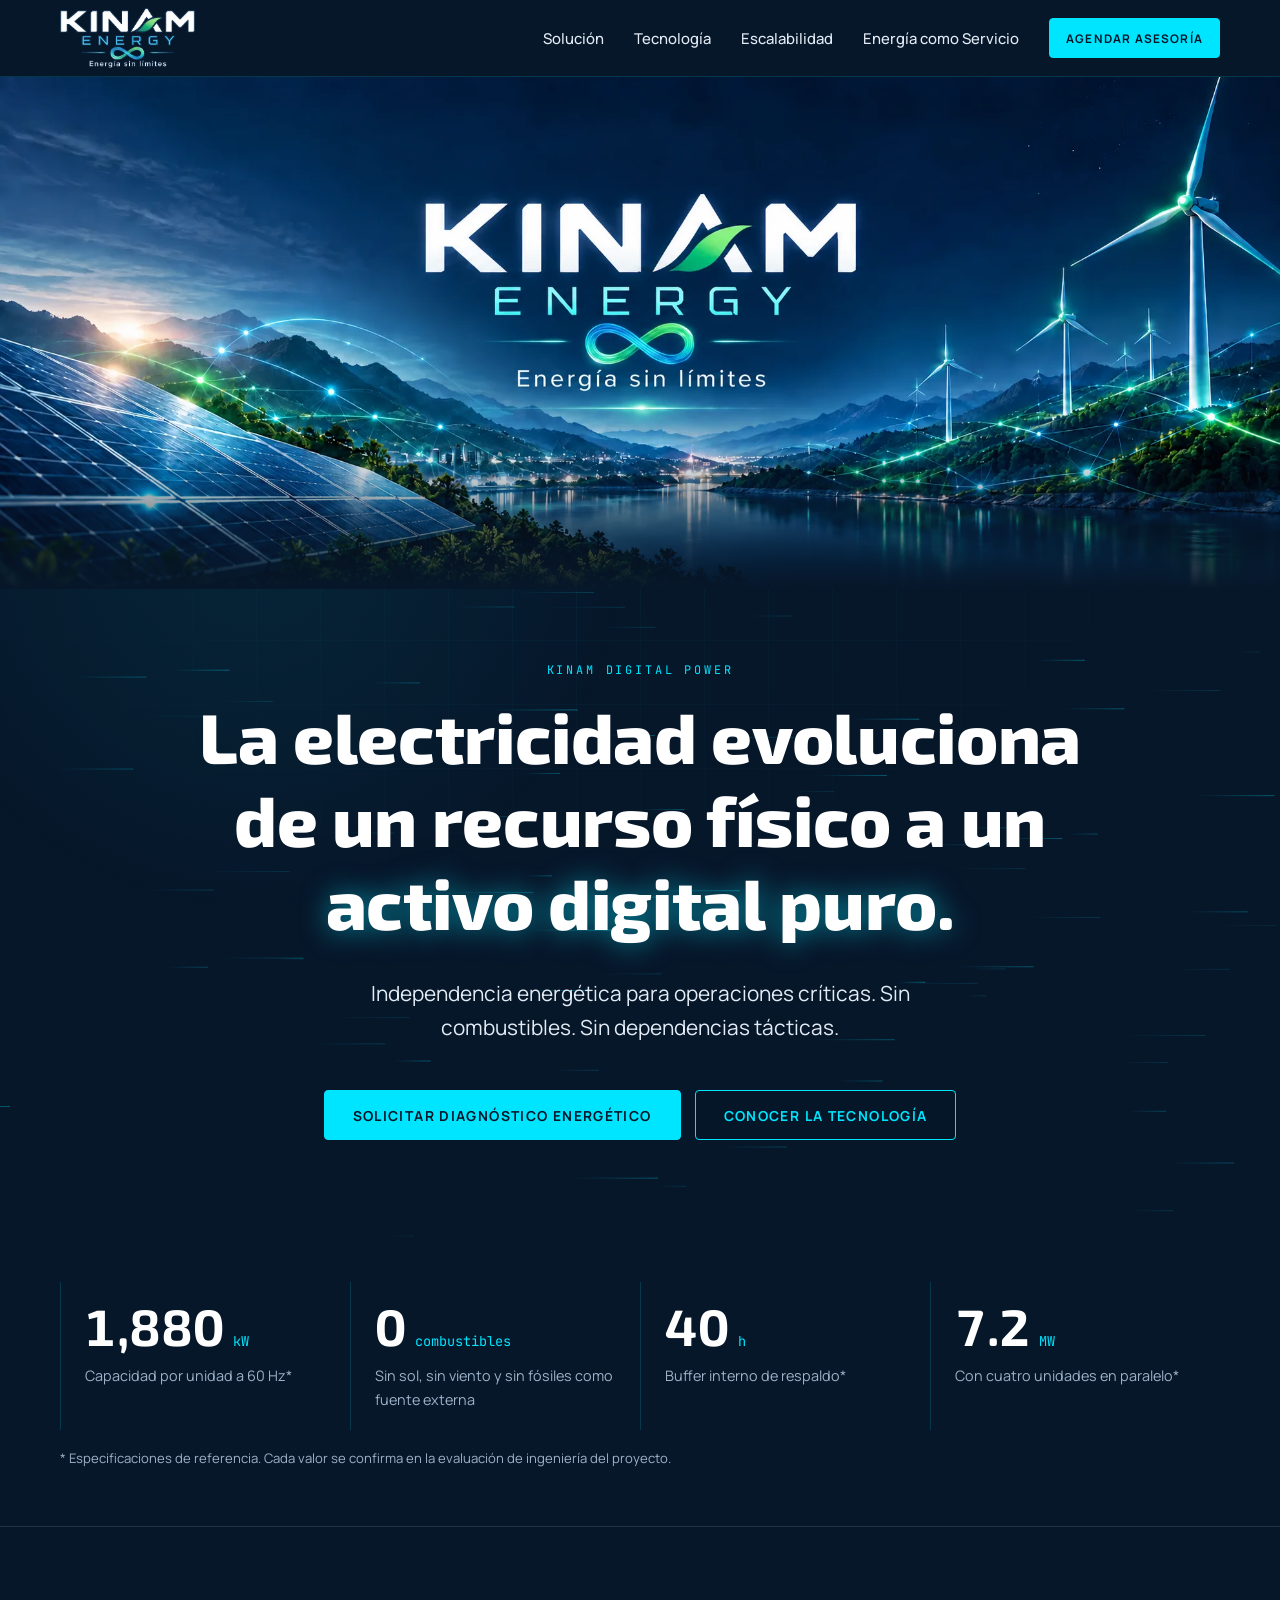
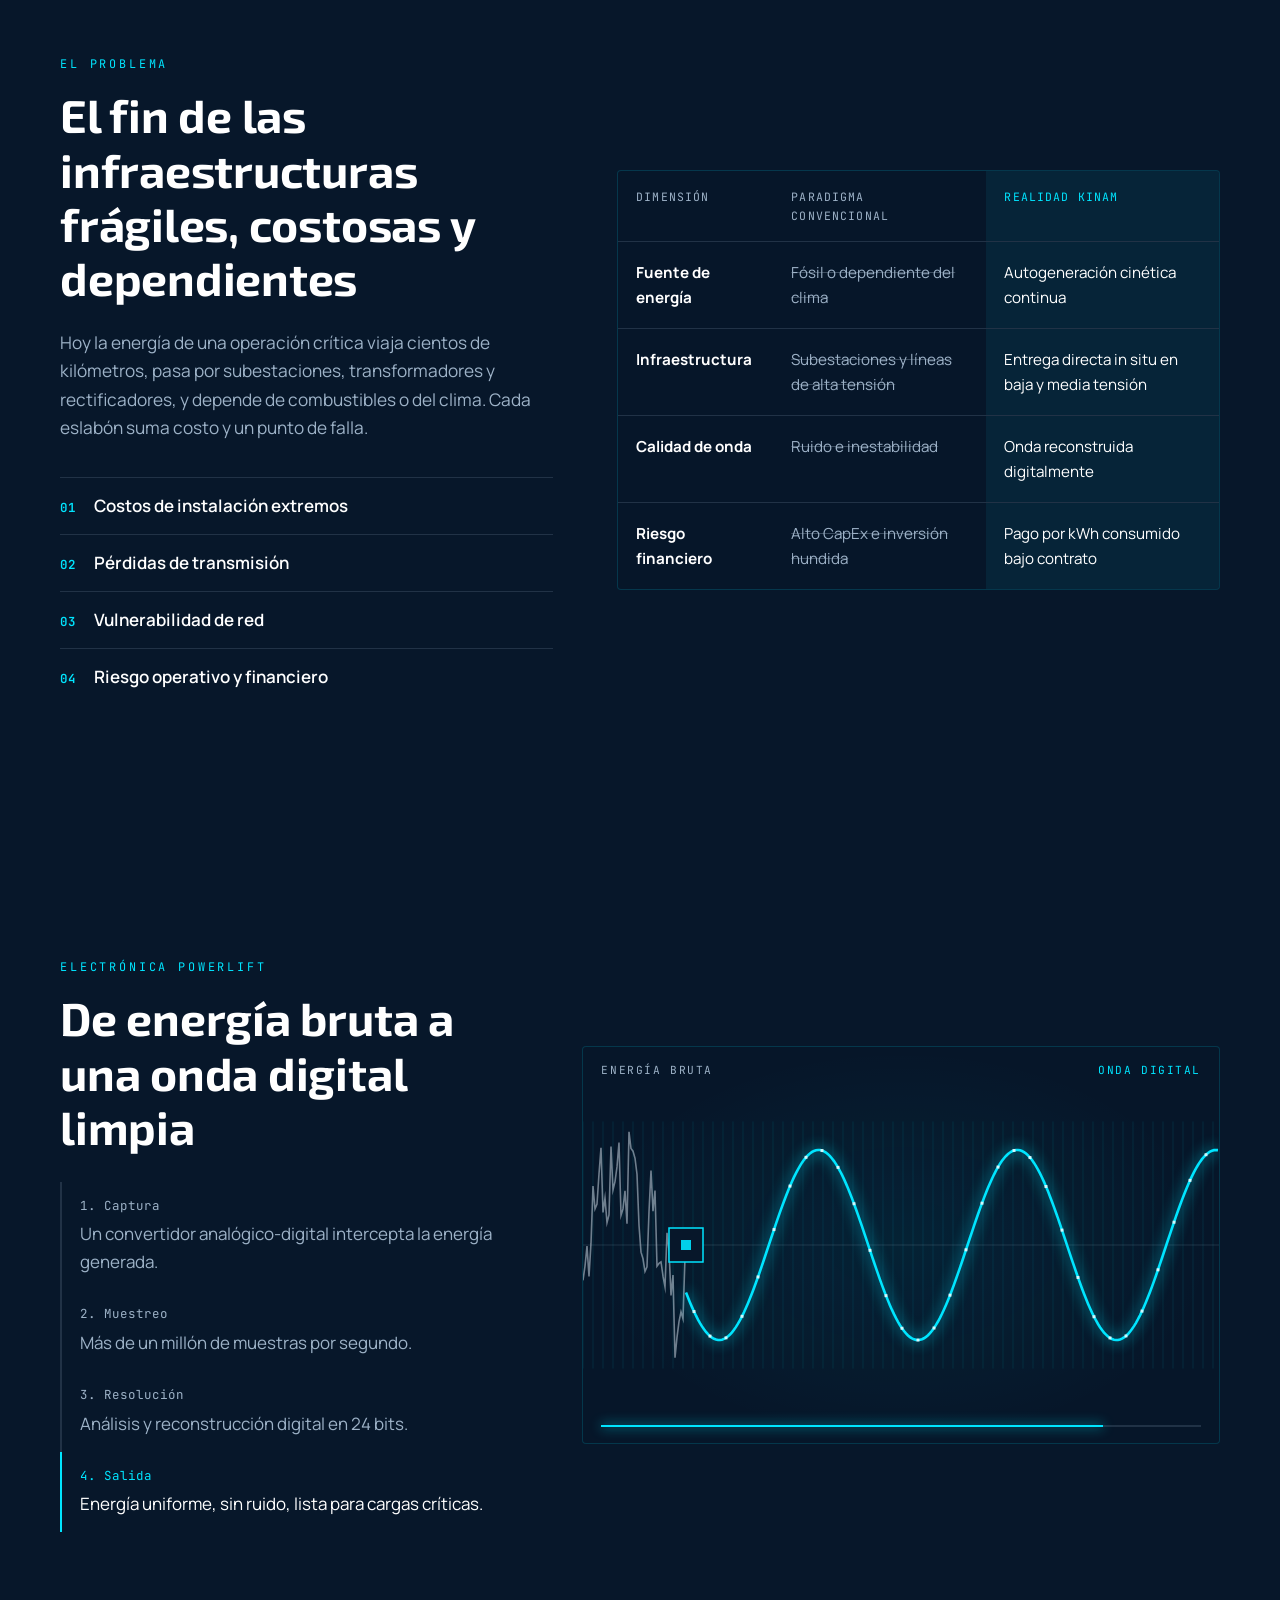
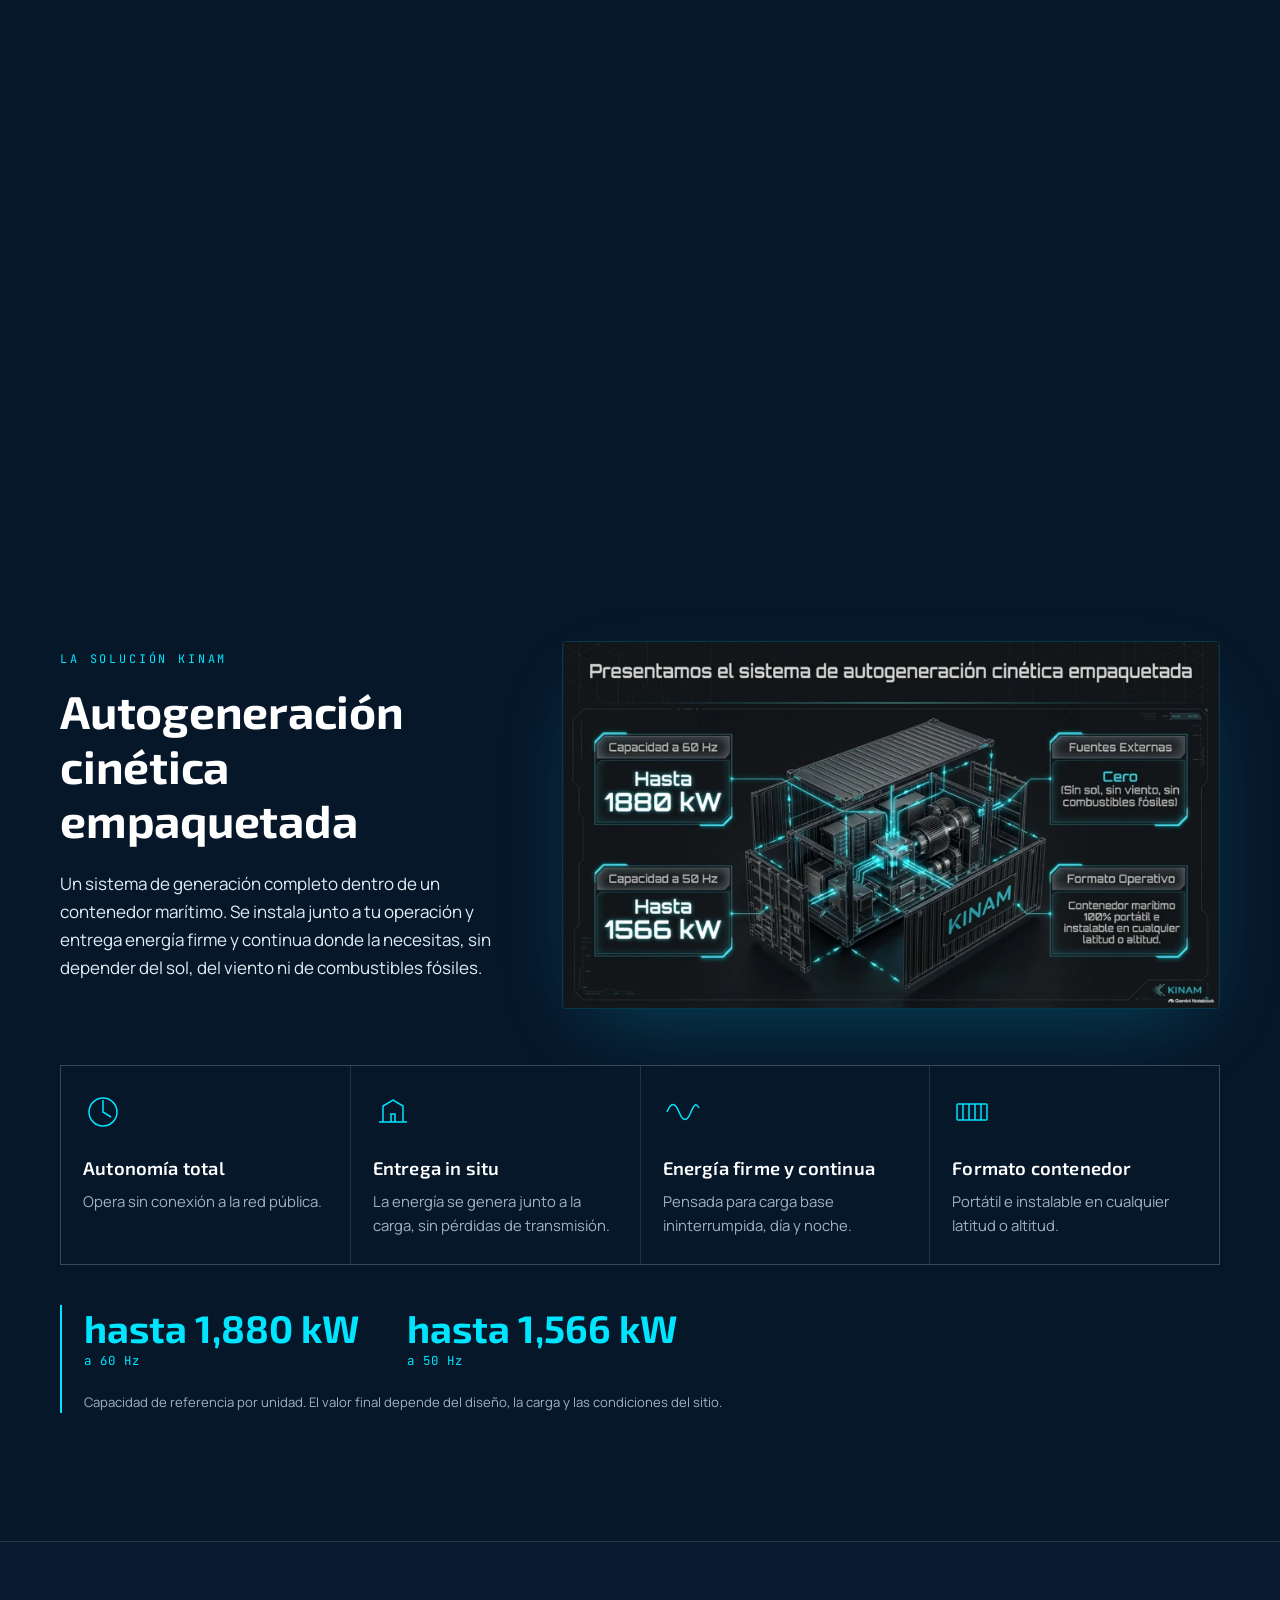
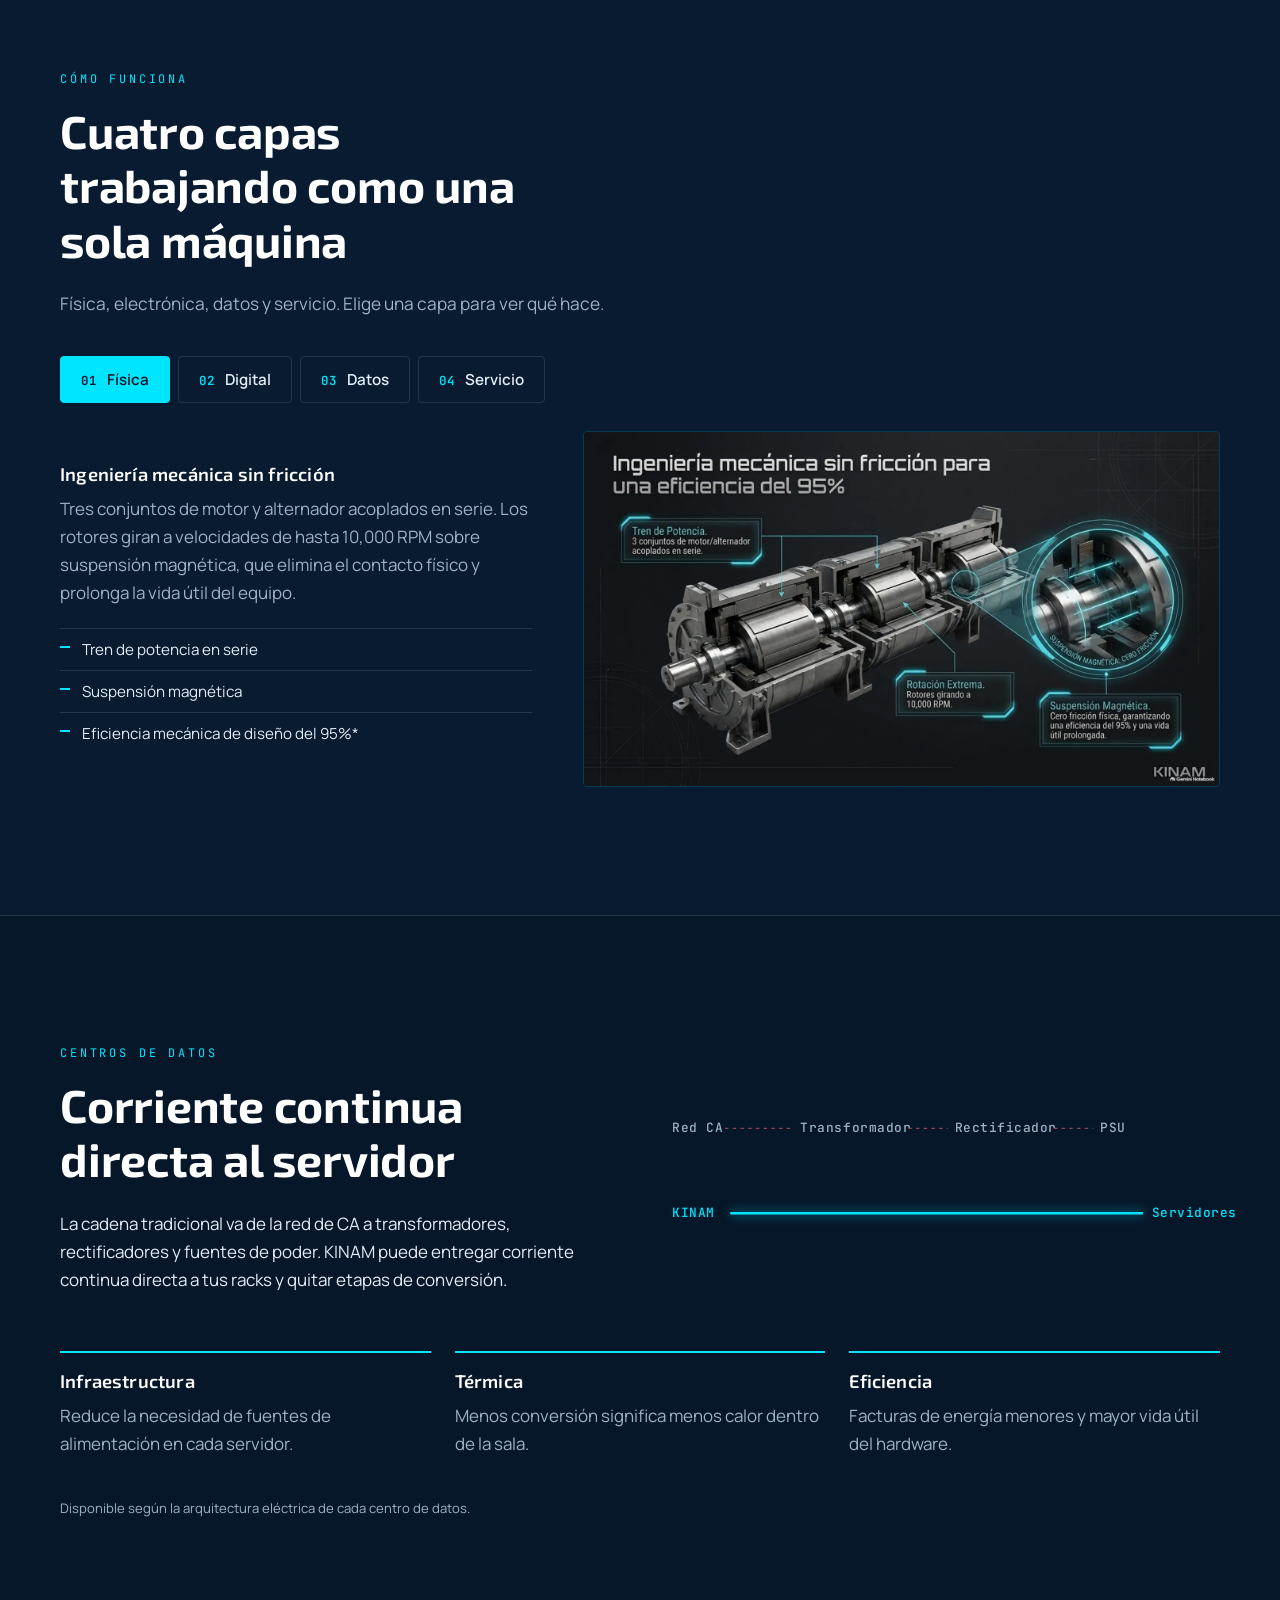
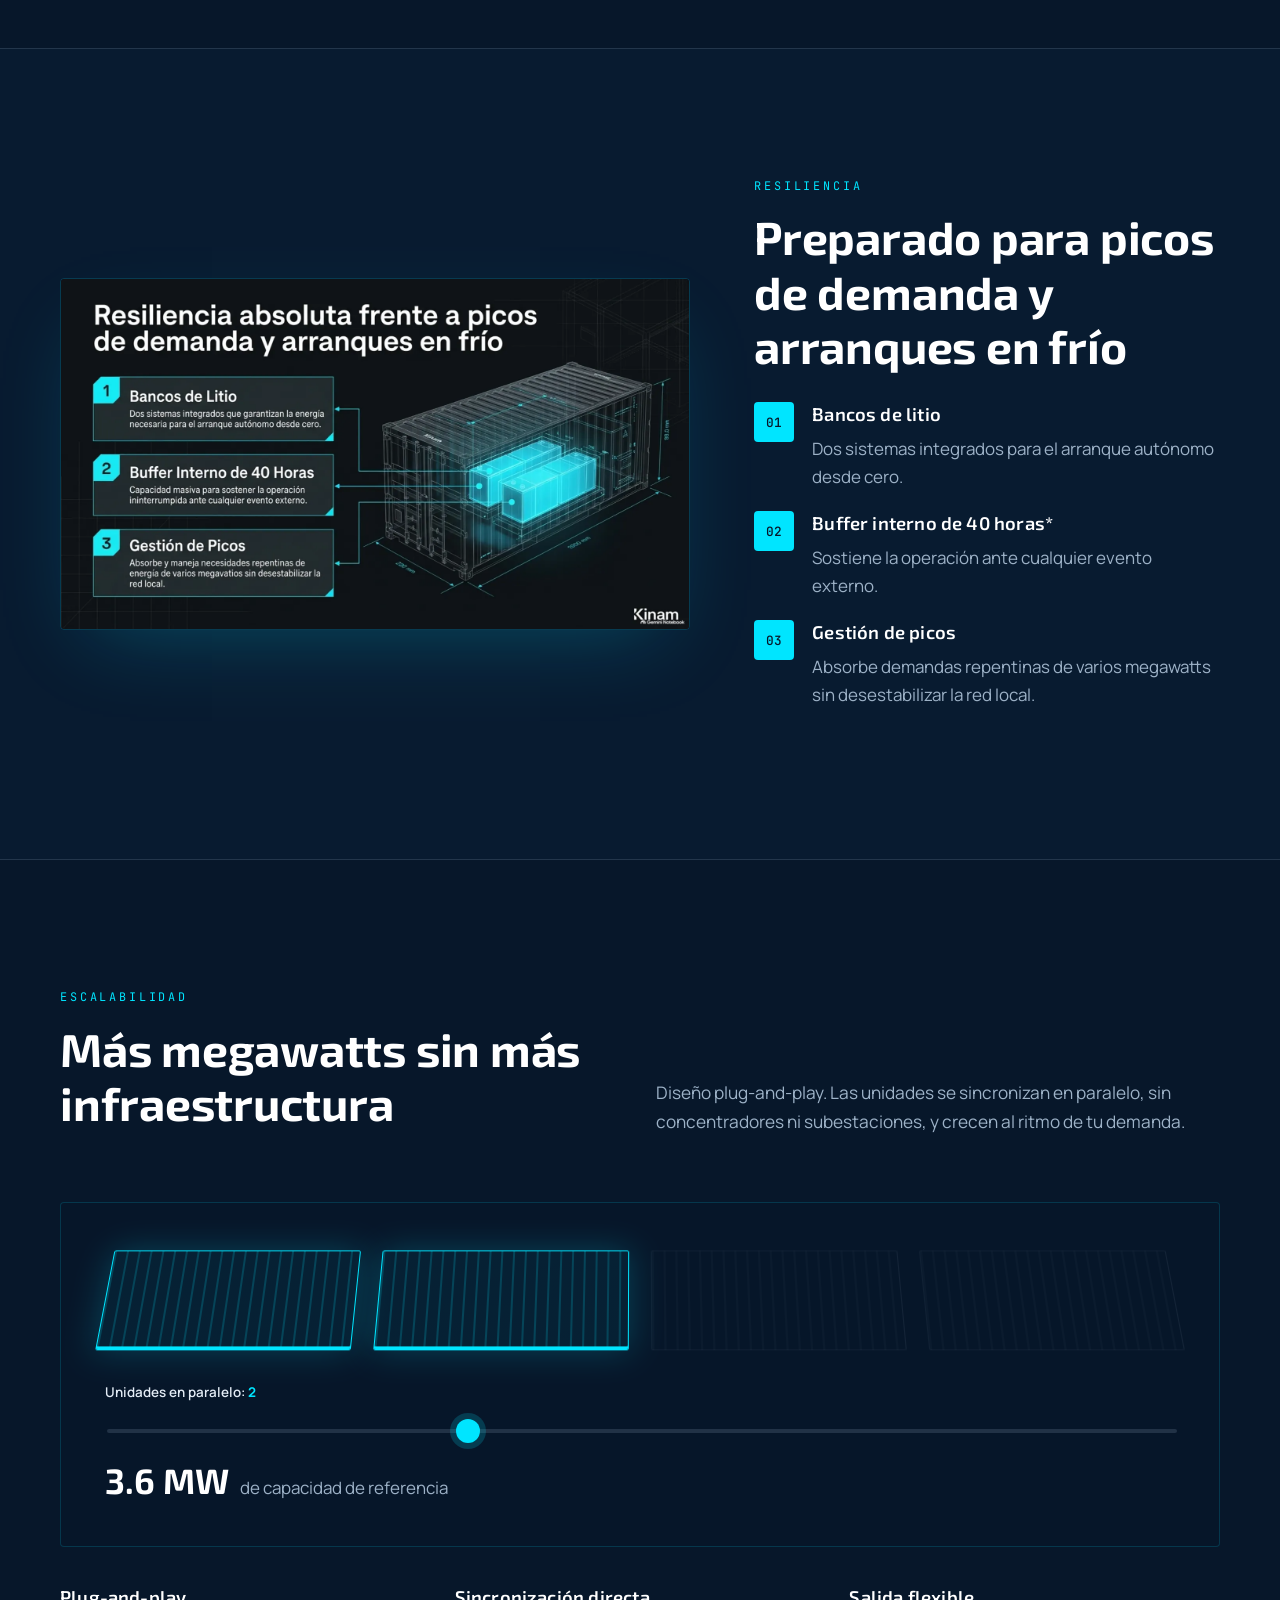
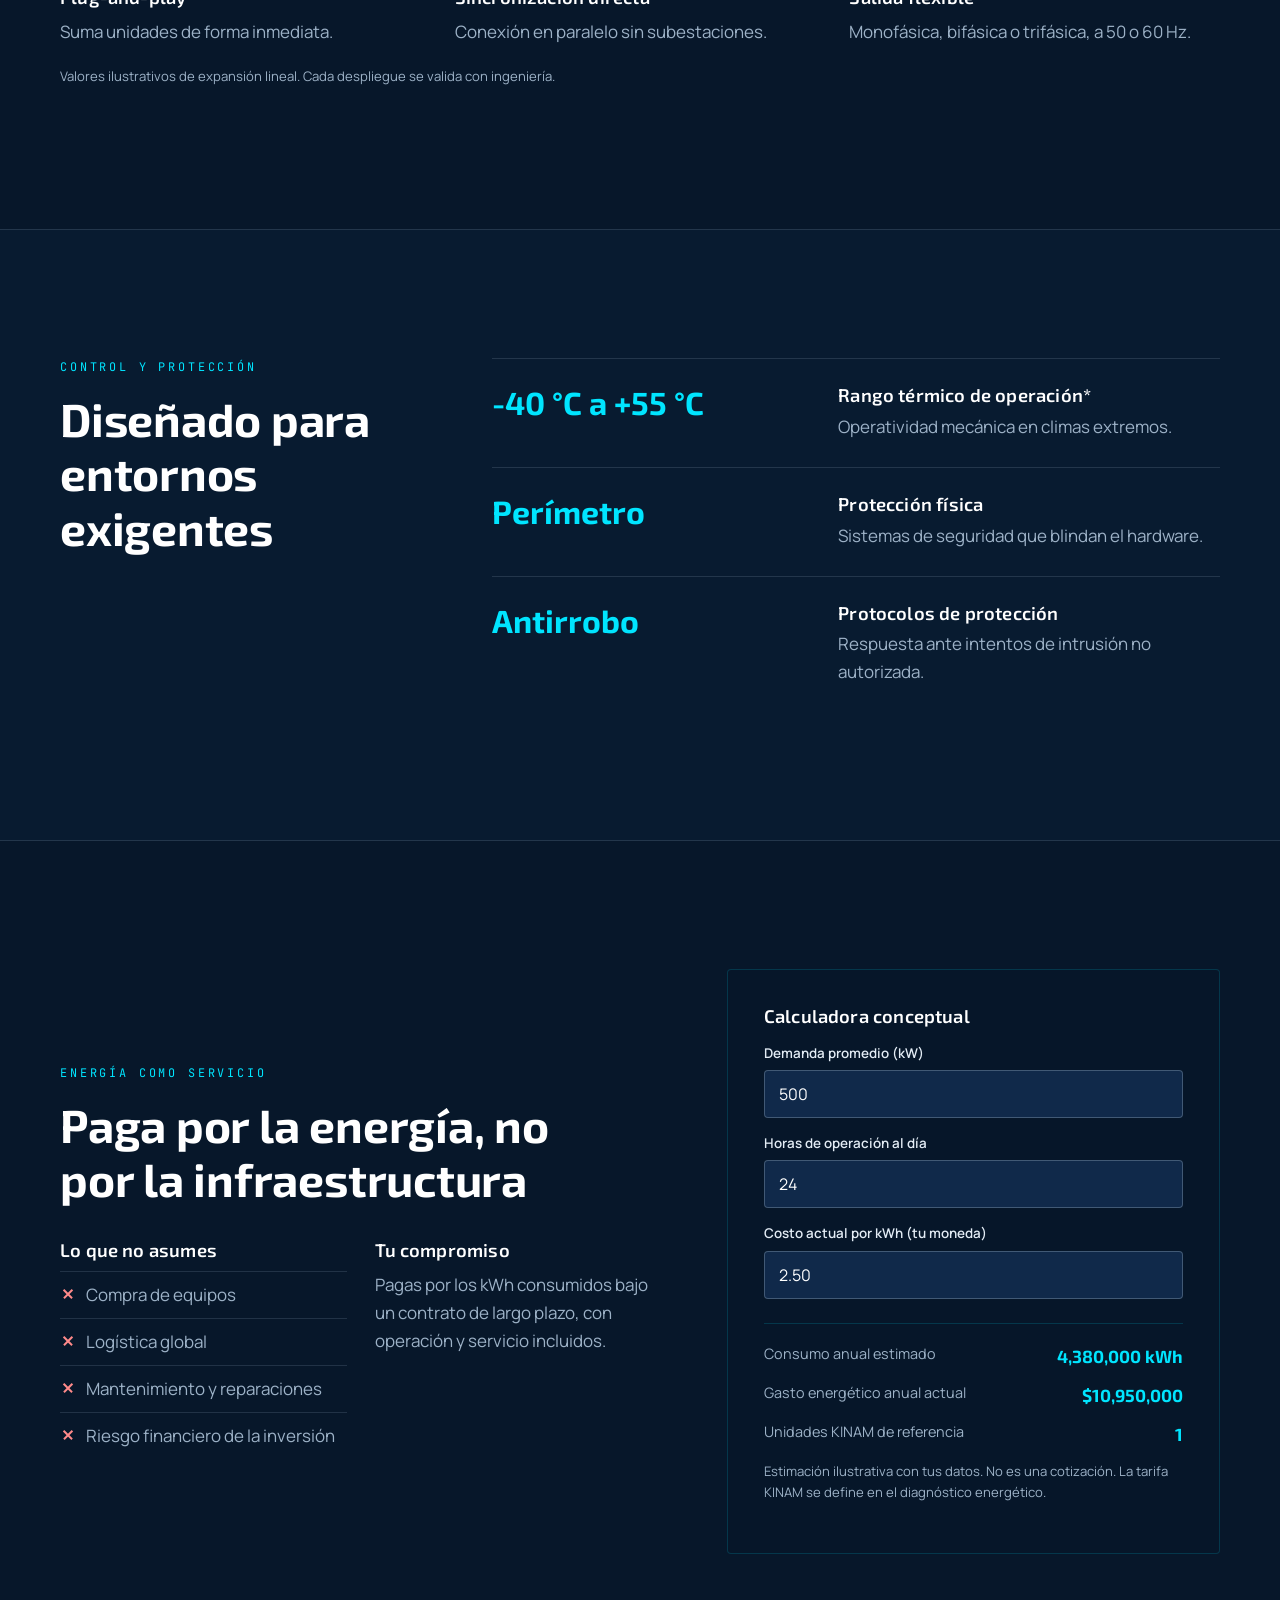
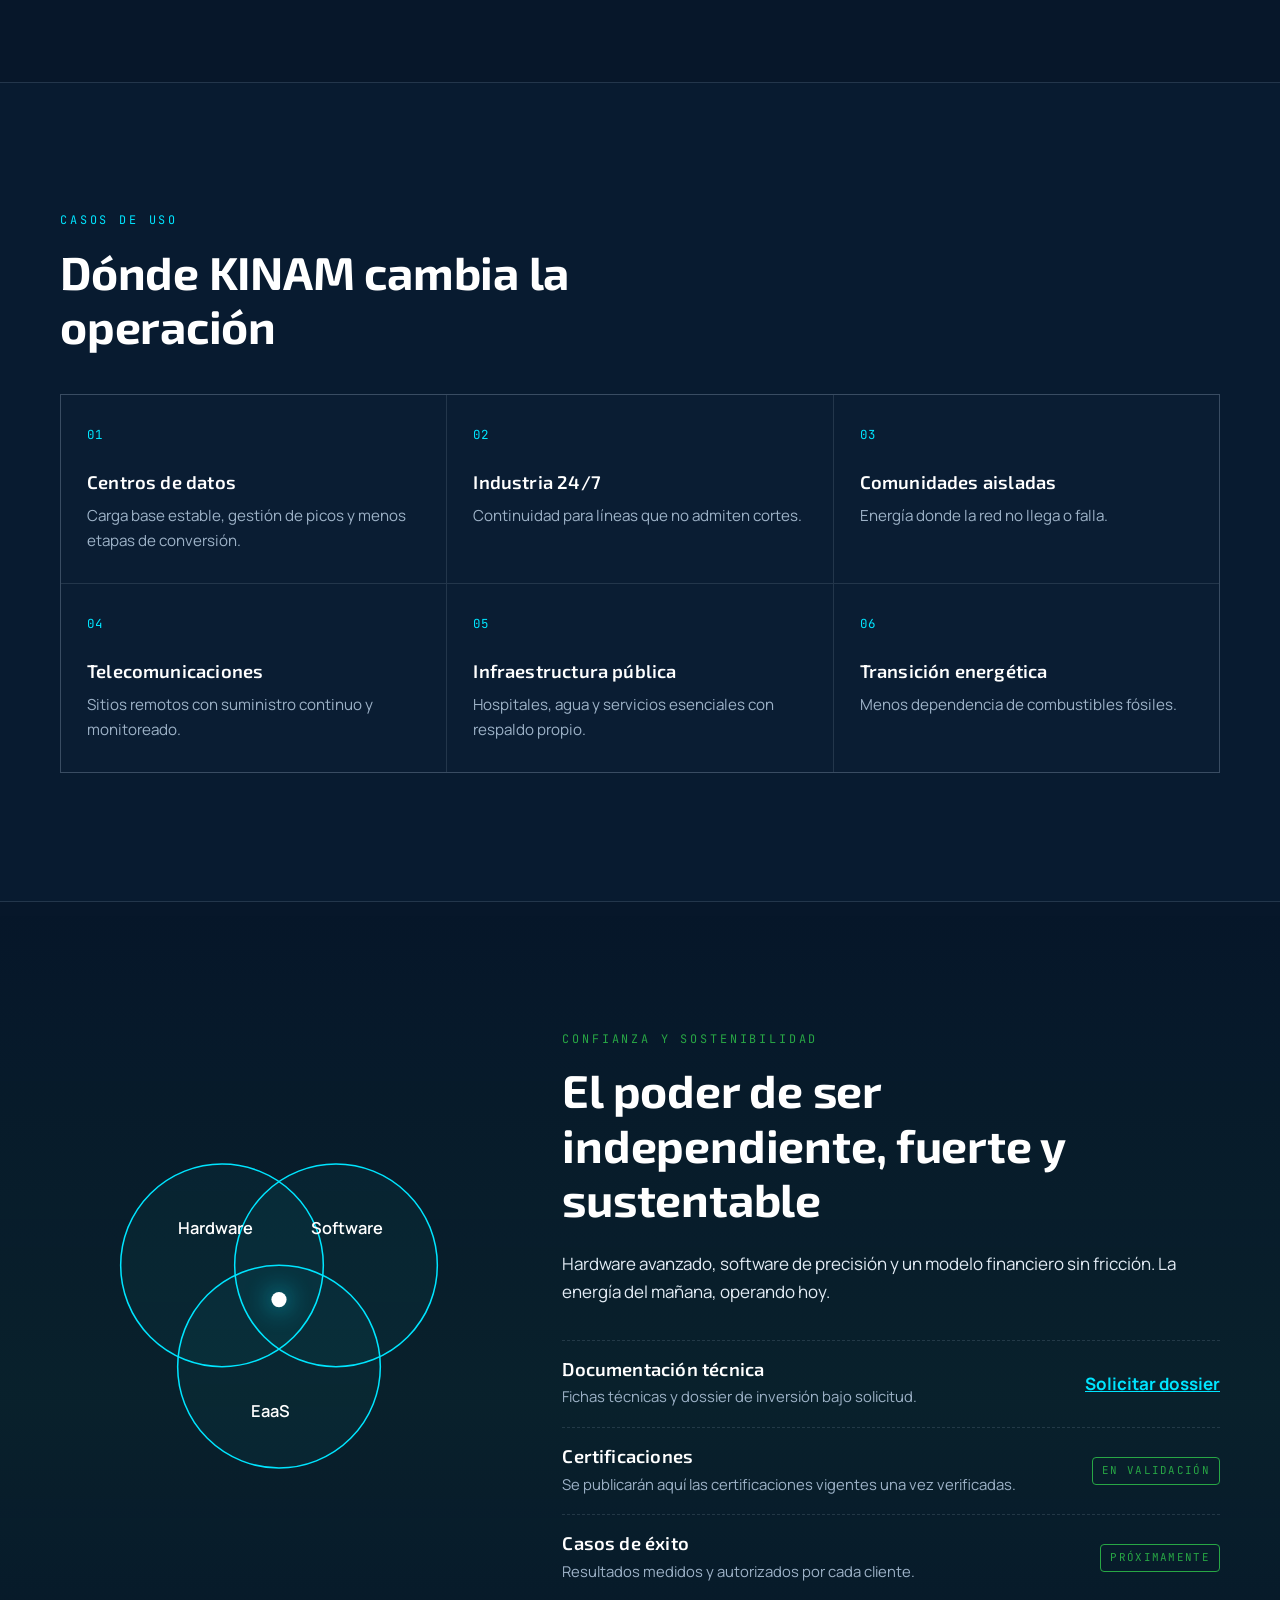
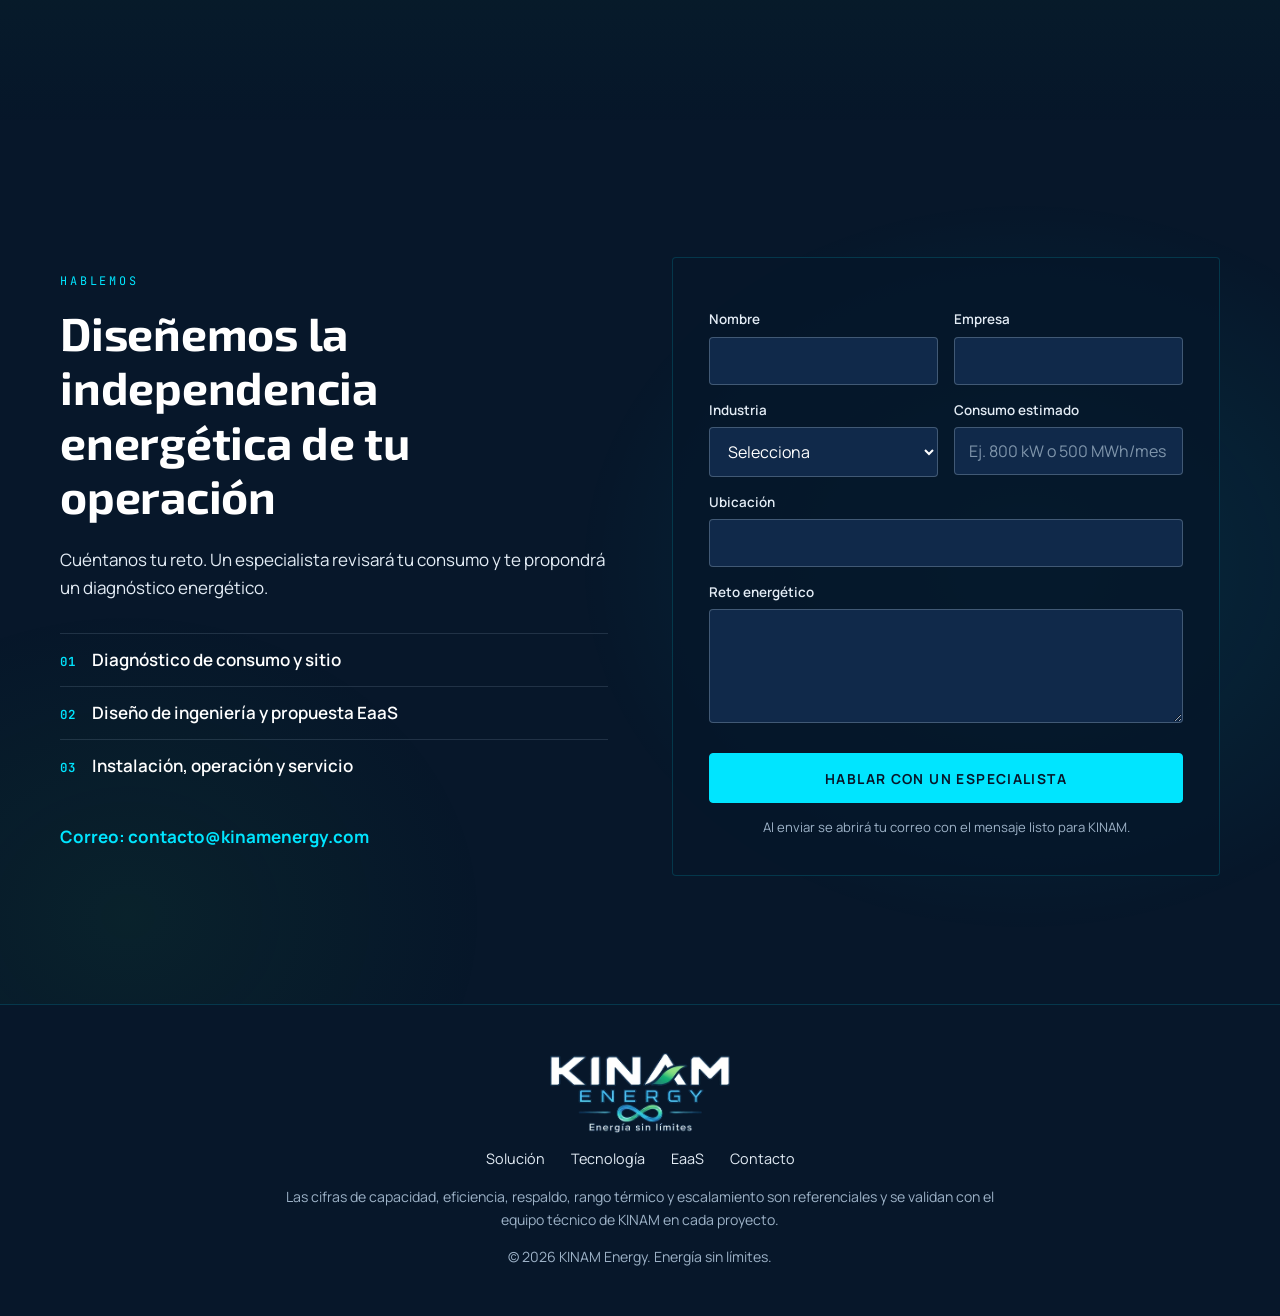
==== commit 45f5771e: "Banner Kinam en el hero, logo nuevo y titulares sin recortes - El Banner Kinam completo encabeza la " ====
--- a/index.html
+++ b/index.html
@@ -24,7 +24,8 @@
   <link rel="preconnect" href="https://fonts.googleapis.com">
   <link rel="preconnect" href="https://fonts.gstatic.com" crossorigin>
   <link href="https://fonts.googleapis.com/css2?family=Exo+2:wght@500;600;700;800&family=Manrope:wght@400;500;600;700&family=JetBrains+Mono:wght@500&display=swap" rel="stylesheet">
-  <link rel="preload" as="image" href="/assets/img/banner.webp">
+  <link rel="preload" as="image" href="/assets/img/banner-kinam.webp" media="(min-width: 701px)">
+  <link rel="preload" as="image" href="/assets/img/banner-kinam-1000.webp" media="(max-width: 700px)">
   <link rel="stylesheet" href="/assets/css/styles.css">
 
   <script type="application/ld+json">
@@ -37,7 +38,7 @@
         "name": "KINAM Energy",
         "alternateName": "KINAM Digital Power",
         "url": "https://www.kinamenergy.com/",
-        "logo": "https://www.kinamenergy.com/assets/img/logo.jpg",
+        "logo": "https://www.kinamenergy.com/assets/img/logo-kinam.png",
         "slogan": "Energía sin límites"
       },
       {
@@ -64,7 +65,7 @@
   <header class="nav" id="top">
     <div class="wrap nav__inner">
       <a class="nav__brand" href="/" aria-label="KINAM Energy, inicio">
-        <img src="/assets/img/logo.webp" alt="KINAM Energy, Energía sin límites" width="134" height="60">
+        <img src="/assets/img/logo-kinam.webp" alt="KINAM Energy, Energía sin límites" width="135" height="60">
       </a>
       <button class="nav__toggle" aria-expanded="false" aria-controls="menu">
         <span class="sr-only">Abrir menú</span><span aria-hidden="true"></span>
@@ -82,19 +83,24 @@
   <main id="main">
     <!-- 01 Hero -->
     <section class="hero" aria-labelledby="hero-title">
-      <div class="hero__bg" aria-hidden="true"></div>
-      <canvas class="hero__field" aria-hidden="true"></canvas>
-      <div class="wrap hero__content">
-        <p class="kicker rise">KINAM Digital Power</p>
-        <h1 id="hero-title" class="rise">La electricidad evoluciona de un recurso físico a un <span class="glow">activo digital puro.</span></h1>
-        <p class="lead rise">Independencia energética para operaciones críticas. Sin combustibles. Sin dependencias tácticas.</p>
-        <div class="hero__ctas rise">
-          <a class="btn btn--primary" href="#contacto">Solicitar diagnóstico energético</a>
-          <a class="btn btn--ghost" href="#onda">Conocer la tecnología</a>
-        </div>
-        <p class="hero__slogan rise">Energía sin límites</p>
-      </div>
-      <a class="hero__scroll" href="#cifras" aria-label="Bajar a las cifras clave"><span></span></a>
+      <figure class="hero__banner">
+        <picture>
+          <source media="(max-width: 700px)" srcset="/assets/img/banner-kinam-1000.webp">
+          <img src="/assets/img/banner-kinam.webp" alt="KINAM Energy, Energía sin límites: paneles solares, aerogeneradores y una red de energía junto a un lago al anochecer" width="1983" height="793" fetchpriority="high">
+        </picture>
+      </figure>
+      <div class="hero__body">
+        <canvas class="hero__field" aria-hidden="true"></canvas>
+        <div class="wrap hero__content">
+          <p class="kicker rise">KINAM Digital Power</p>
+          <h1 id="hero-title" class="rise">La electricidad evoluciona de un recurso físico a un <span class="glow">activo digital puro.</span></h1>
+          <p class="lead rise">Independencia energética para operaciones críticas. Sin combustibles. Sin dependencias tácticas.</p>
+          <div class="hero__ctas rise">
+            <a class="btn btn--primary" href="#contacto">Solicitar diagnóstico energético</a>
+            <a class="btn btn--ghost" href="#onda">Conocer la tecnología</a>
+          </div>
+        </div>
+      </div>
     </section>
 
     <!-- Cifras -->
@@ -435,7 +441,7 @@
 
   <footer class="footer">
     <div class="wrap footer__inner">
-      <img src="/assets/img/logo.webp" alt="KINAM Energy" width="134" height="60" loading="lazy">
+      <img src="/assets/img/logo-kinam.webp" alt="KINAM Energy" width="180" height="80" loading="lazy">
       <nav class="footer__nav" aria-label="Pie de página">
         <a href="#solucion">Solución</a><a href="#tecnologia">Tecnología</a><a href="#eaas">EaaS</a><a href="#contacto">Contacto</a>
       </nav>
--- a/assets/css/styles.css
+++ b/assets/css/styles.css
@@ -22,7 +22,7 @@
 html { scroll-behavior: smooth; scroll-padding-top: 84px; }
 body { margin: 0; background: var(--navy); color: var(--text); font: 400 17px/1.65 var(--body); -webkit-font-smoothing: antialiased; overflow-x: hidden; }
 img { max-width: 100%; height: auto; display: block; }
-h1, h2, h3 { font-family: var(--display); color: var(--white); line-height: 1.1; margin: 0 0 .5em; letter-spacing: -.005em; }
+h1, h2, h3 { font-family: var(--display); color: var(--white); line-height: 1.18; margin: 0 0 .5em; letter-spacing: -.005em; }
 h1 { font-size: clamp(2.3rem, 5.6vw, 4.4rem); font-weight: 800; }
 h2 { font-size: clamp(1.9rem, 3.6vw, 3rem); font-weight: 700; max-width: 18ch; }
 h3 { font-size: 1.15rem; font-weight: 600; letter-spacing: .01em; }
@@ -74,21 +74,19 @@
   .nav__menu .btn { margin-top: 16px; }
 }
 
-/* Hero (manual: fondo oscurecido al 70%, titular blanco, CTAs centrados) */
-.hero { position: relative; min-height: calc(100vh - 76px); min-height: calc(100svh - 76px); display: grid; place-items: center; text-align: center; overflow: hidden; padding: 72px 0 110px; isolation: isolate; }
-.hero__bg { position: absolute; inset: -4% 0; background: url("/assets/img/banner.webp") center/cover no-repeat; z-index: -2; will-change: transform; filter: saturate(1.1); }
-.hero__bg::after { content: ""; position: absolute; inset: 0; background: radial-gradient(ellipse 62% 58% at 50% 46%, rgba(7,23,42,.975) 0%, rgba(7,23,42,.9) 50%, rgba(7,23,42,.7) 100%), linear-gradient(180deg, transparent 70%, var(--navy)); }
-.hero__field { position: absolute; inset: 0; width: 100%; height: 100%; z-index: -1; }
+/* Hero: el Banner Kinam completo como pieza principal, seguido del titular sobre Deep Navy */
+.hero { position: relative; text-align: center; isolation: isolate; }
+.hero__banner { position: relative; margin: 0; background: var(--navy); }
+.hero__banner img { width: 100%; height: clamp(230px, 40vw, 760px); object-fit: cover; object-position: center 45%; }
+.hero__banner::after { content: ""; position: absolute; left: 0; right: 0; bottom: 0; height: 28%; background: linear-gradient(180deg, transparent, var(--navy)); pointer-events: none; }
+.hero__body { position: relative; overflow: hidden; padding: clamp(36px, 6vw, 72px) 0 clamp(64px, 8vw, 104px); }
+.hero__field { position: absolute; inset: 0; width: 100%; height: 100%; z-index: -1; pointer-events: none; }
 .hero__content { position: relative; max-width: 980px; }
 .hero h1 { margin-bottom: .45em; }
 .hero .lead { font-size: clamp(1.05rem, 2vw, 1.3rem); max-width: 660px; margin: 0 auto 2.2em; }
 .hero__ctas { display: flex; flex-wrap: wrap; gap: 14px; justify-content: center; }
-.hero__slogan { margin: 2.6em 0 0; font-family: var(--mono); color: var(--cyan); letter-spacing: .4em; text-transform: uppercase; font-size: .78rem; }
 .kicker { font-family: var(--mono); color: var(--cyan); text-transform: uppercase; letter-spacing: .24em; font-size: .74rem; margin-bottom: 1.2em; }
 .kicker--green { color: var(--green); }
-.hero__scroll { position: absolute; bottom: 28px; left: 50%; width: 26px; height: 42px; margin-left: -13px; border: 1px solid var(--line); border-radius: 13px; }
-.hero__scroll span { position: absolute; left: 50%; top: 8px; width: 2px; height: 8px; margin-left: -1px; background: var(--cyan); border-radius: 1px; animation: cue 2.2s var(--ease) infinite; }
-@keyframes cue { 0% { opacity: 0; transform: translateY(0); } 30% { opacity: 1; } 100% { opacity: 0; transform: translateY(14px); } }
 .js .rise { opacity: 0; transform: translateY(22px); animation: rise 1s var(--ease) forwards; }
 .js .rise:nth-child(2) { animation-delay: .12s; } .js .rise:nth-child(3) { animation-delay: .26s; } .js .rise:nth-child(4) { animation-delay: .4s; } .js .rise:nth-child(5) { animation-delay: .6s; }
 @keyframes rise { to { opacity: 1; transform: none; } }
@@ -101,7 +99,7 @@
 .figure__unit { font-family: var(--mono); color: var(--cyan); margin-left: 8px; font-size: .85rem; }
 .figure p { margin: 10px 0 0; color: var(--muted); font-size: .9rem; }
 .figures .note { margin-top: 18px; }
-@media (max-width: 820px) { .figures__grid { grid-template-columns: repeat(2, 1fr); row-gap: 20px; } }
+@media (max-width: 820px) { .figures__grid { grid-template-columns: repeat(2, minmax(0, 1fr)); row-gap: 20px; } .figure { padding: 14px 14px; } .figure__unit { display: inline-block; margin-left: 4px; } }
 
 /* Secciones */
 .section { padding: clamp(72px, 10vw, 136px) 0; position: relative; }
@@ -134,14 +132,14 @@
 
 /* Firma: onda en scroll */
 .wave { position: relative; height: 320vh; }
-.wave__sticky { position: sticky; top: 76px; height: calc(100vh - 76px); display: flex; align-items: center; overflow: hidden; }
+.wave__sticky { position: sticky; top: 76px; height: calc(100vh - 76px); height: calc(100svh - 76px); display: flex; align-items: safe center; overflow: hidden; padding: 20px 0; }
 .wave__inner { display: grid; grid-template-columns: .85fr 1.15fr; gap: clamp(28px, 4vw, 64px); align-items: center; width: 100%; }
 .wave__steps { list-style: none; padding: 0; margin: 1.6em 0 0; counter-reset: s; }
 .wave__steps li { padding: 14px 0 14px 18px; border-left: 2px solid var(--line-2); color: var(--muted); transition: color .5s var(--ease), border-color .5s var(--ease); }
 .wave__steps li .mono { display: block; color: var(--muted); margin-bottom: 4px; transition: color .5s var(--ease); }
 .wave__steps li.is-on { color: var(--white); border-color: var(--cyan); }
 .wave__steps li.is-on .mono { color: var(--cyan); }
-.wave__stage { position: relative; aspect-ratio: 16 / 10; border: 1px solid var(--line); border-radius: var(--radius); background: radial-gradient(ellipse at 50% 50%, rgba(0,229,255,.06), transparent 70%), rgba(7,23,42,.7); }
+.wave__stage { position: relative; aspect-ratio: 16 / 10; max-height: calc(100vh - 160px); width: 100%; border: 1px solid var(--line); border-radius: var(--radius); background: radial-gradient(ellipse at 50% 50%, rgba(0,229,255,.06), transparent 70%), rgba(7,23,42,.7); }
 .wave__stage canvas { width: 100%; height: 100%; display: block; }
 .wave__labels { position: absolute; top: 14px; left: 18px; right: 18px; display: flex; justify-content: space-between; font-family: var(--mono); font-size: .7rem; letter-spacing: .14em; text-transform: uppercase; color: var(--muted); }
 .wave__labels span:last-child { color: var(--cyan); }
@@ -301,7 +299,7 @@
 /* Footer */
 .footer { background: var(--navy); border-top: 1px solid var(--line); padding: 48px 0; }
 .footer__inner { display: flex; flex-direction: column; align-items: center; text-align: center; gap: 14px; }
-.footer__inner img { height: 60px; width: auto; }
+.footer__inner img { height: 80px; width: auto; }
 .footer__nav { display: flex; flex-wrap: wrap; justify-content: center; gap: 8px 26px; }
 .footer__nav a { color: var(--text); text-decoration: none; font-size: .9rem; }
 .footer__nav a:hover { color: var(--cyan); }
@@ -324,7 +322,12 @@
   .wave__steps li { color: var(--white); border-color: var(--cyan); display: block !important; }
 }
 
-/* En pantallas angostas el banner se encuadra en el paisaje, lejos del logotipo incrustado */
-@media (max-width: 700px) {
-  .hero__bg { background-position: 18% 92%; background-size: auto 150%; }
-}
+/* Pantallas bajas (laptops): la sección de la onda se compacta para que el titular nunca se corte */
+@media (min-width: 901px) and (max-height: 820px) {
+  .wave h2 { font-size: clamp(1.6rem, 2.6vw, 2.2rem); }
+  .wave__steps { margin-top: .8em; }
+  .wave__steps li { padding: 8px 0 8px 16px; font-size: .95rem; }
+}
+@media (max-width: 900px) and (max-height: 760px) {
+  .wave__stage { aspect-ratio: 16 / 8; }
+}
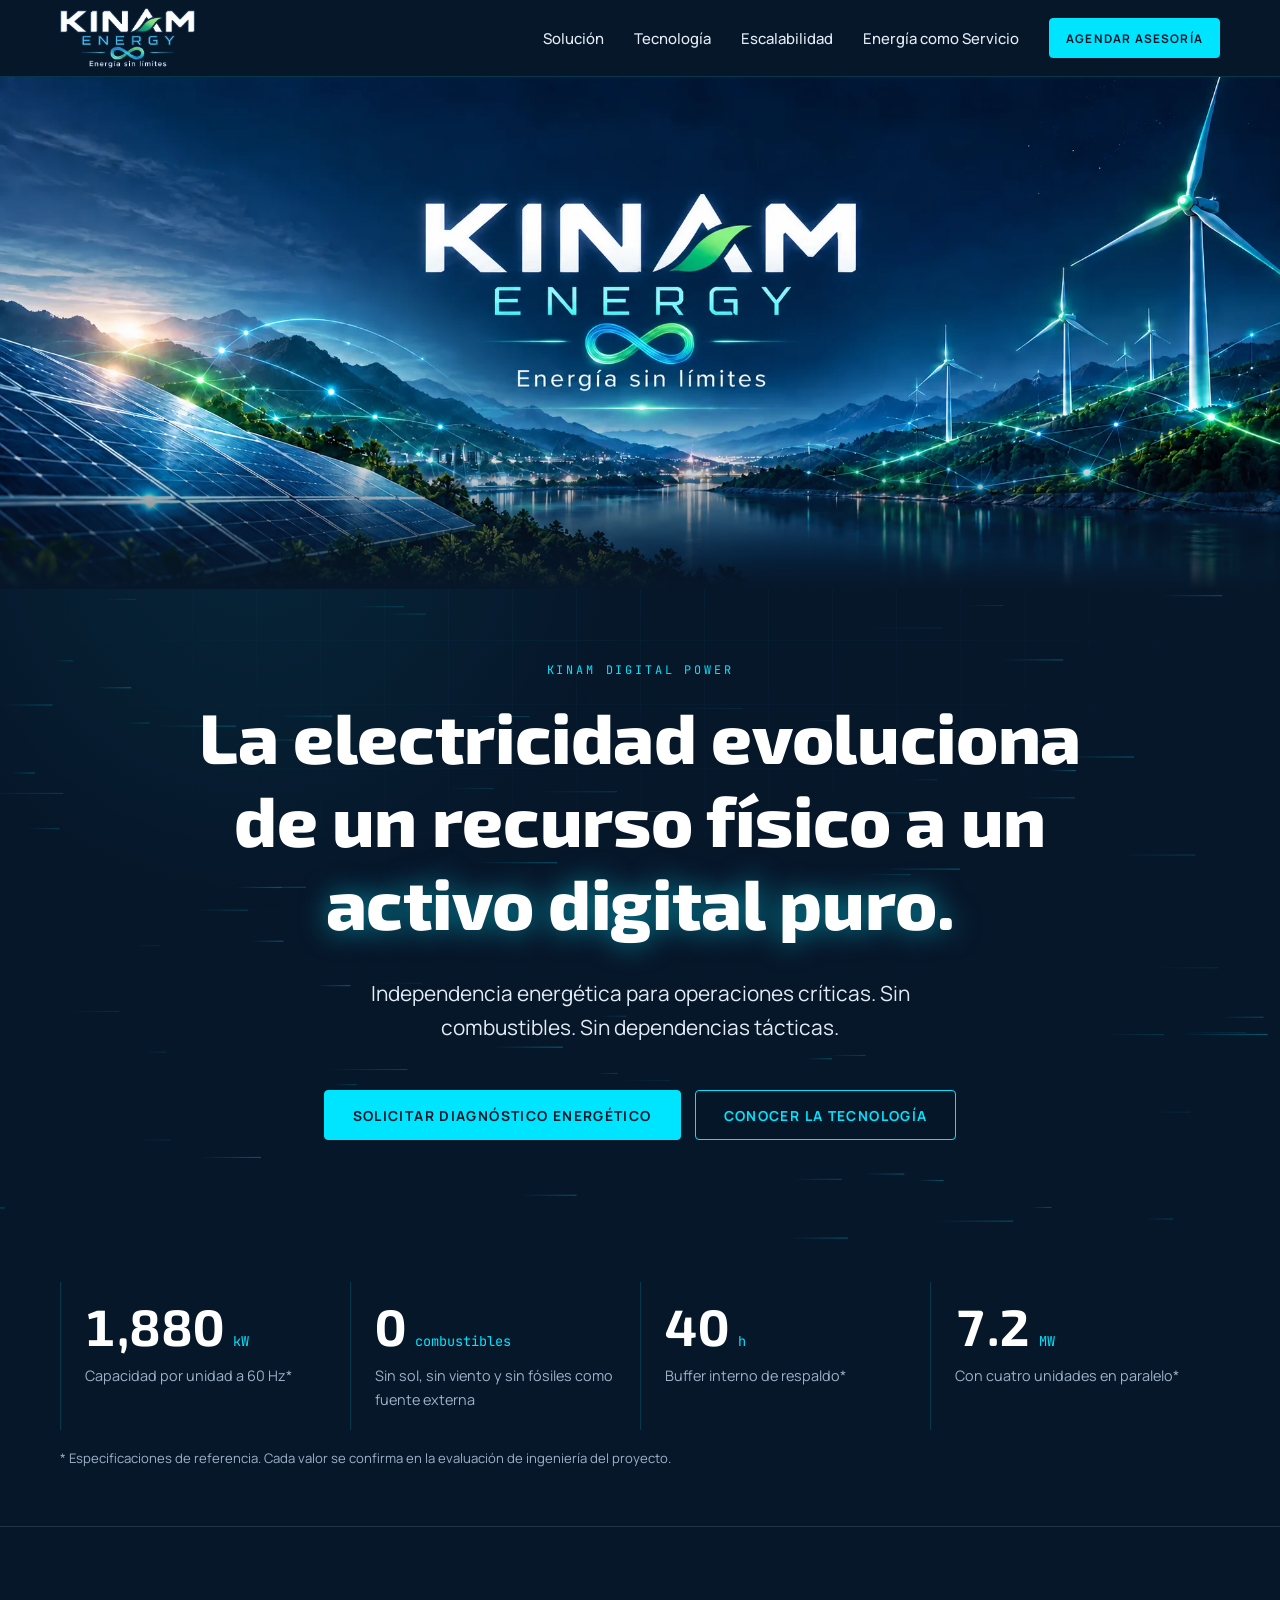
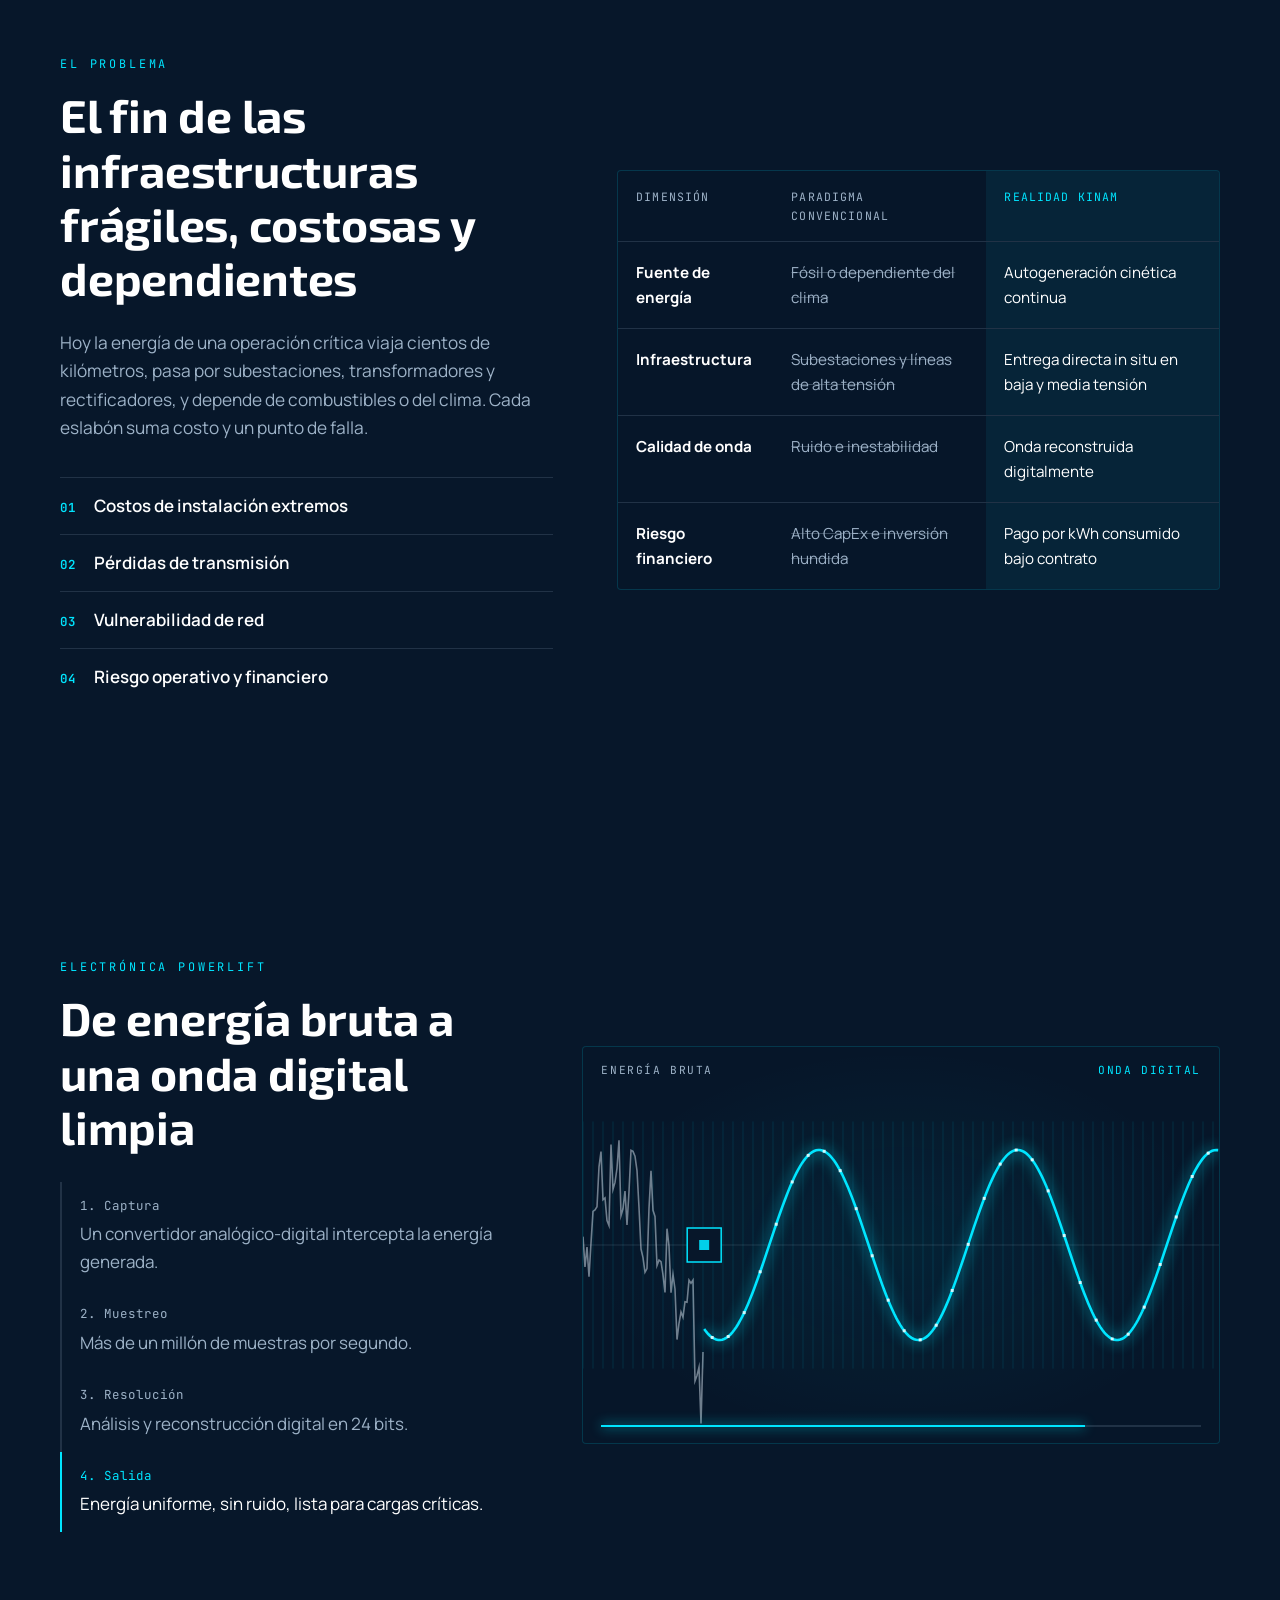
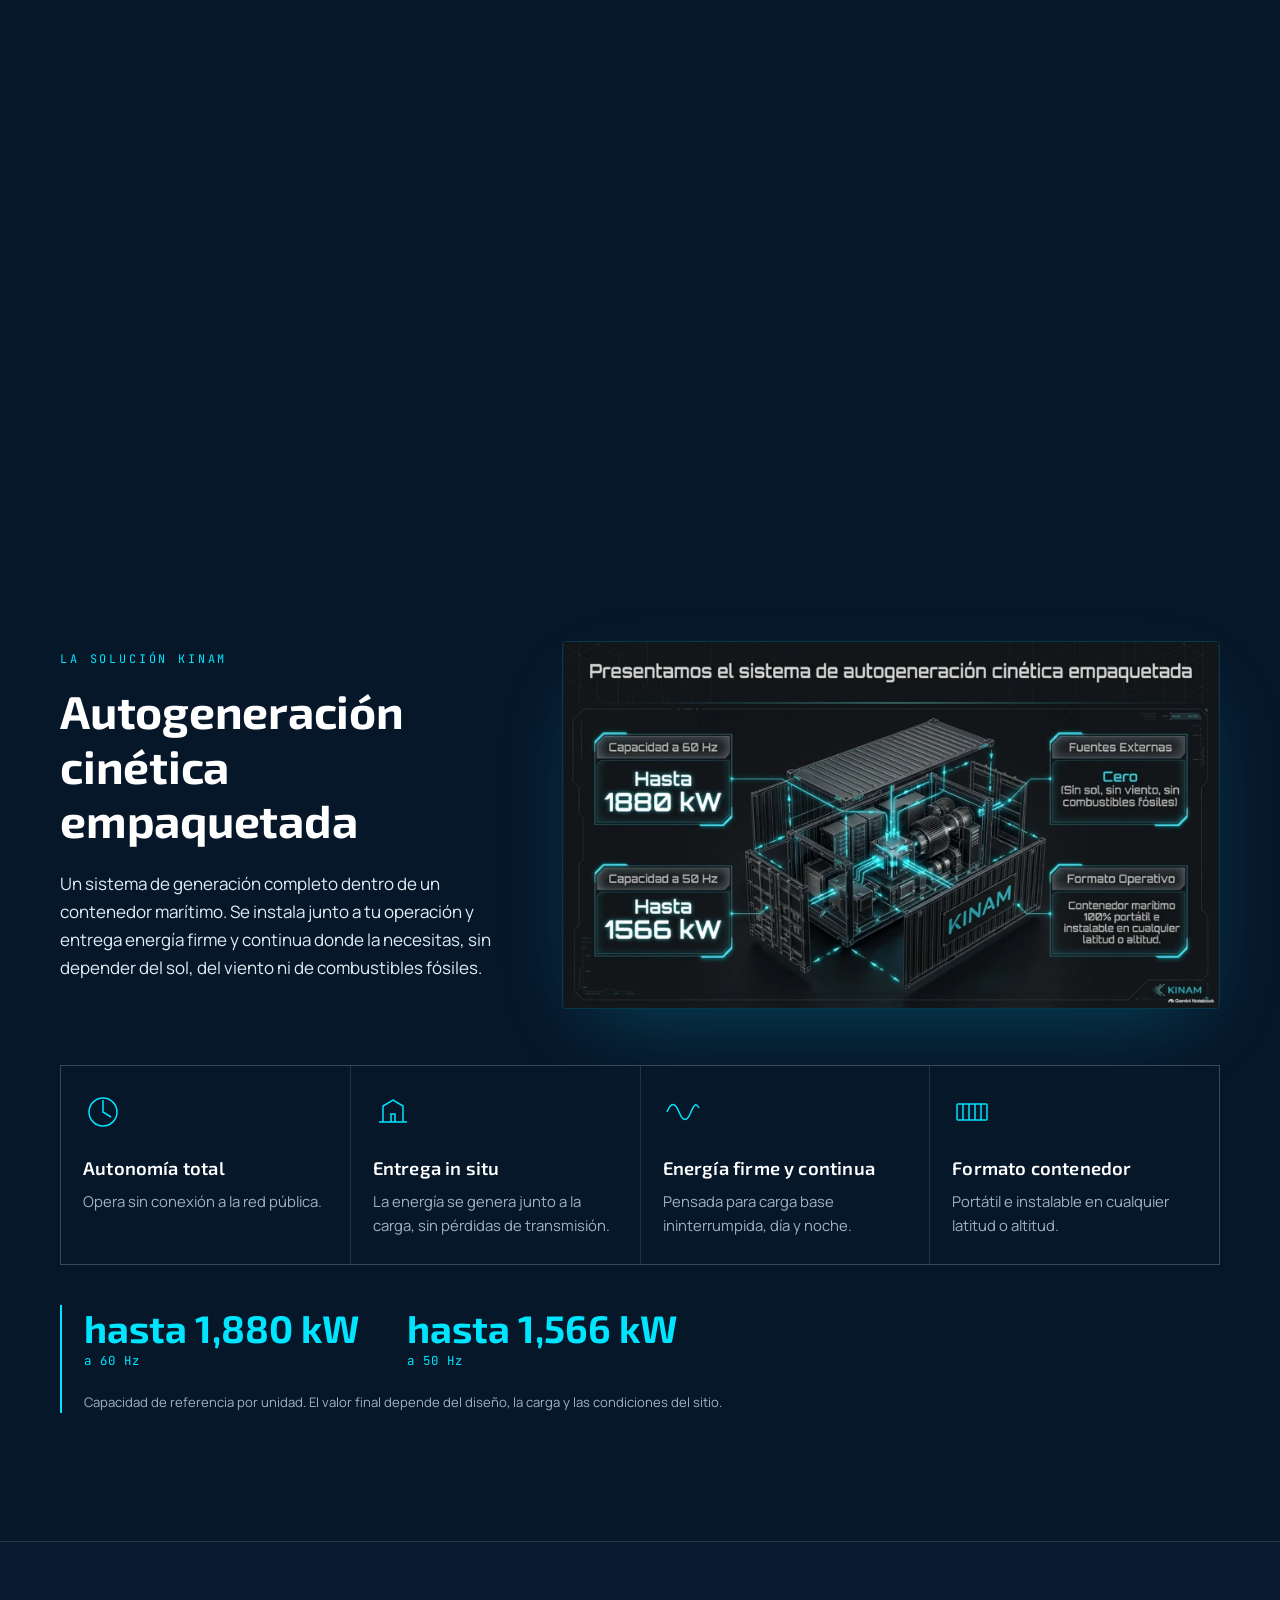
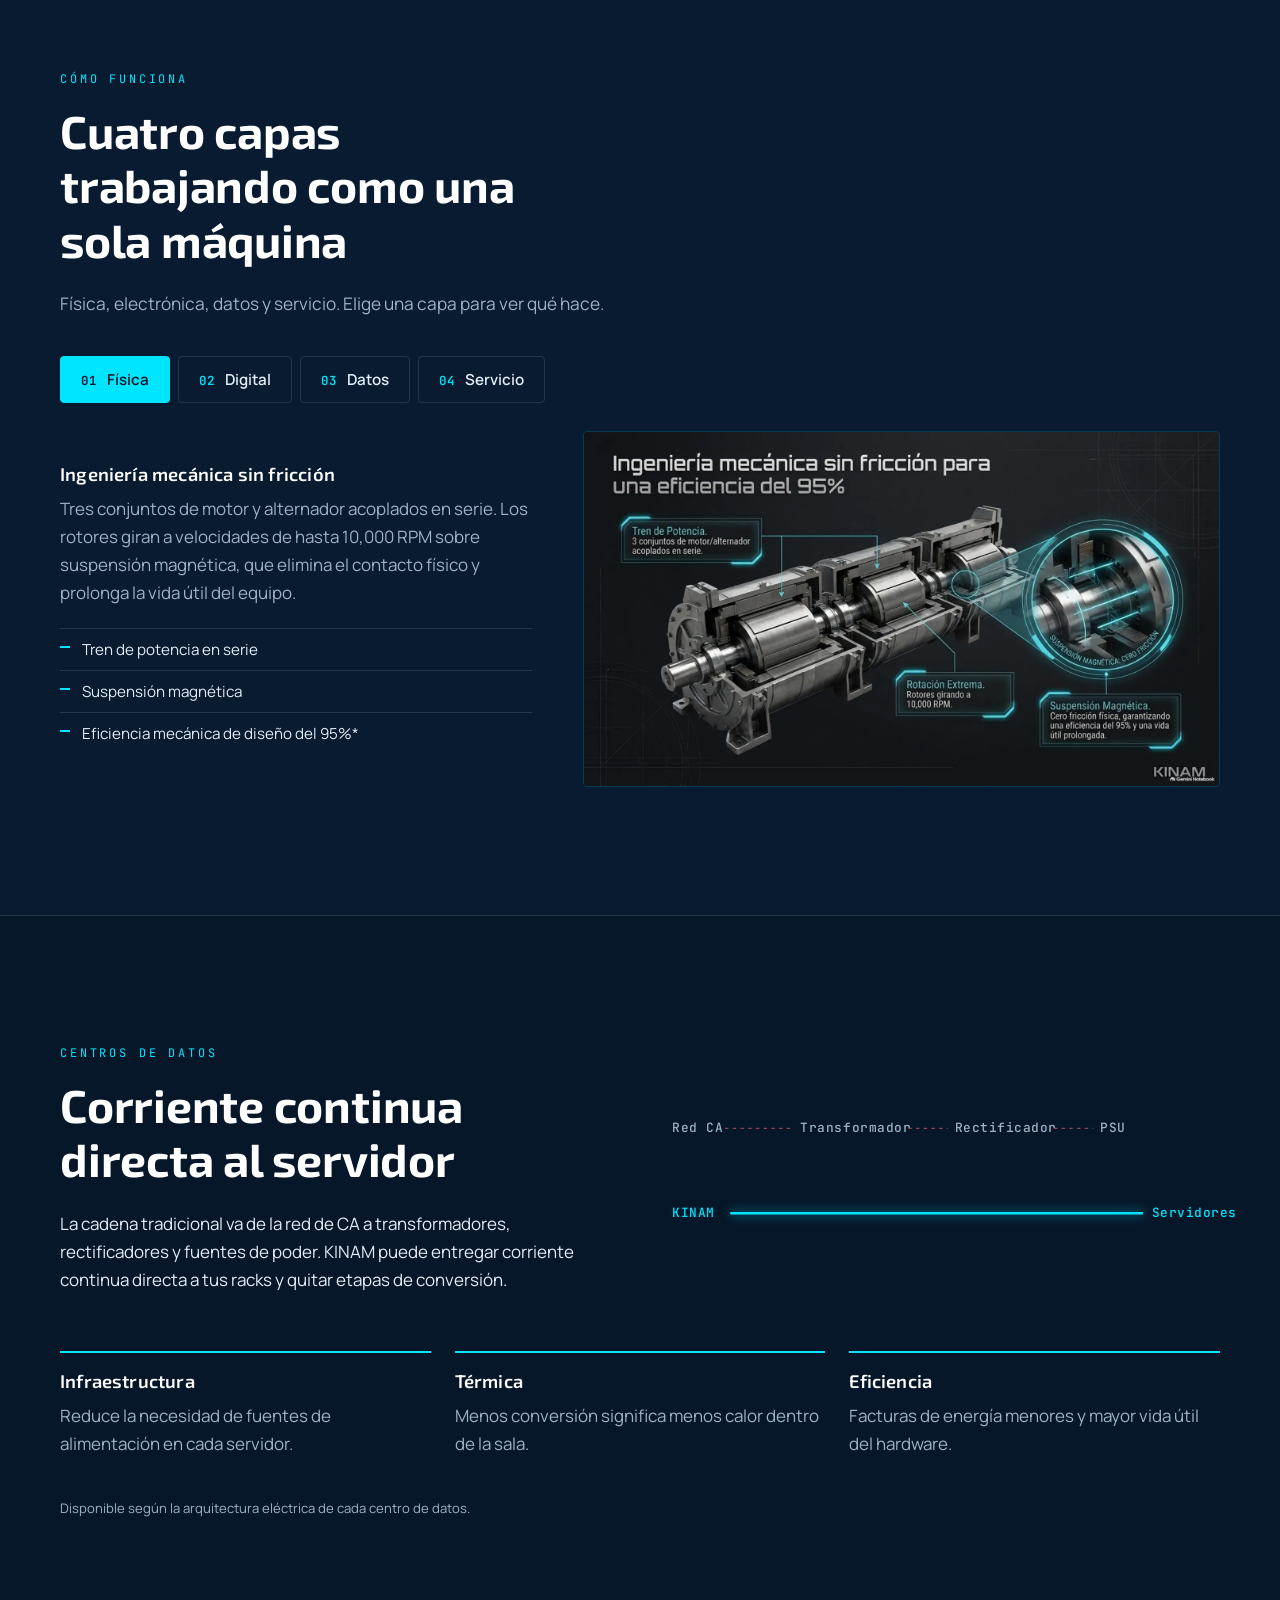
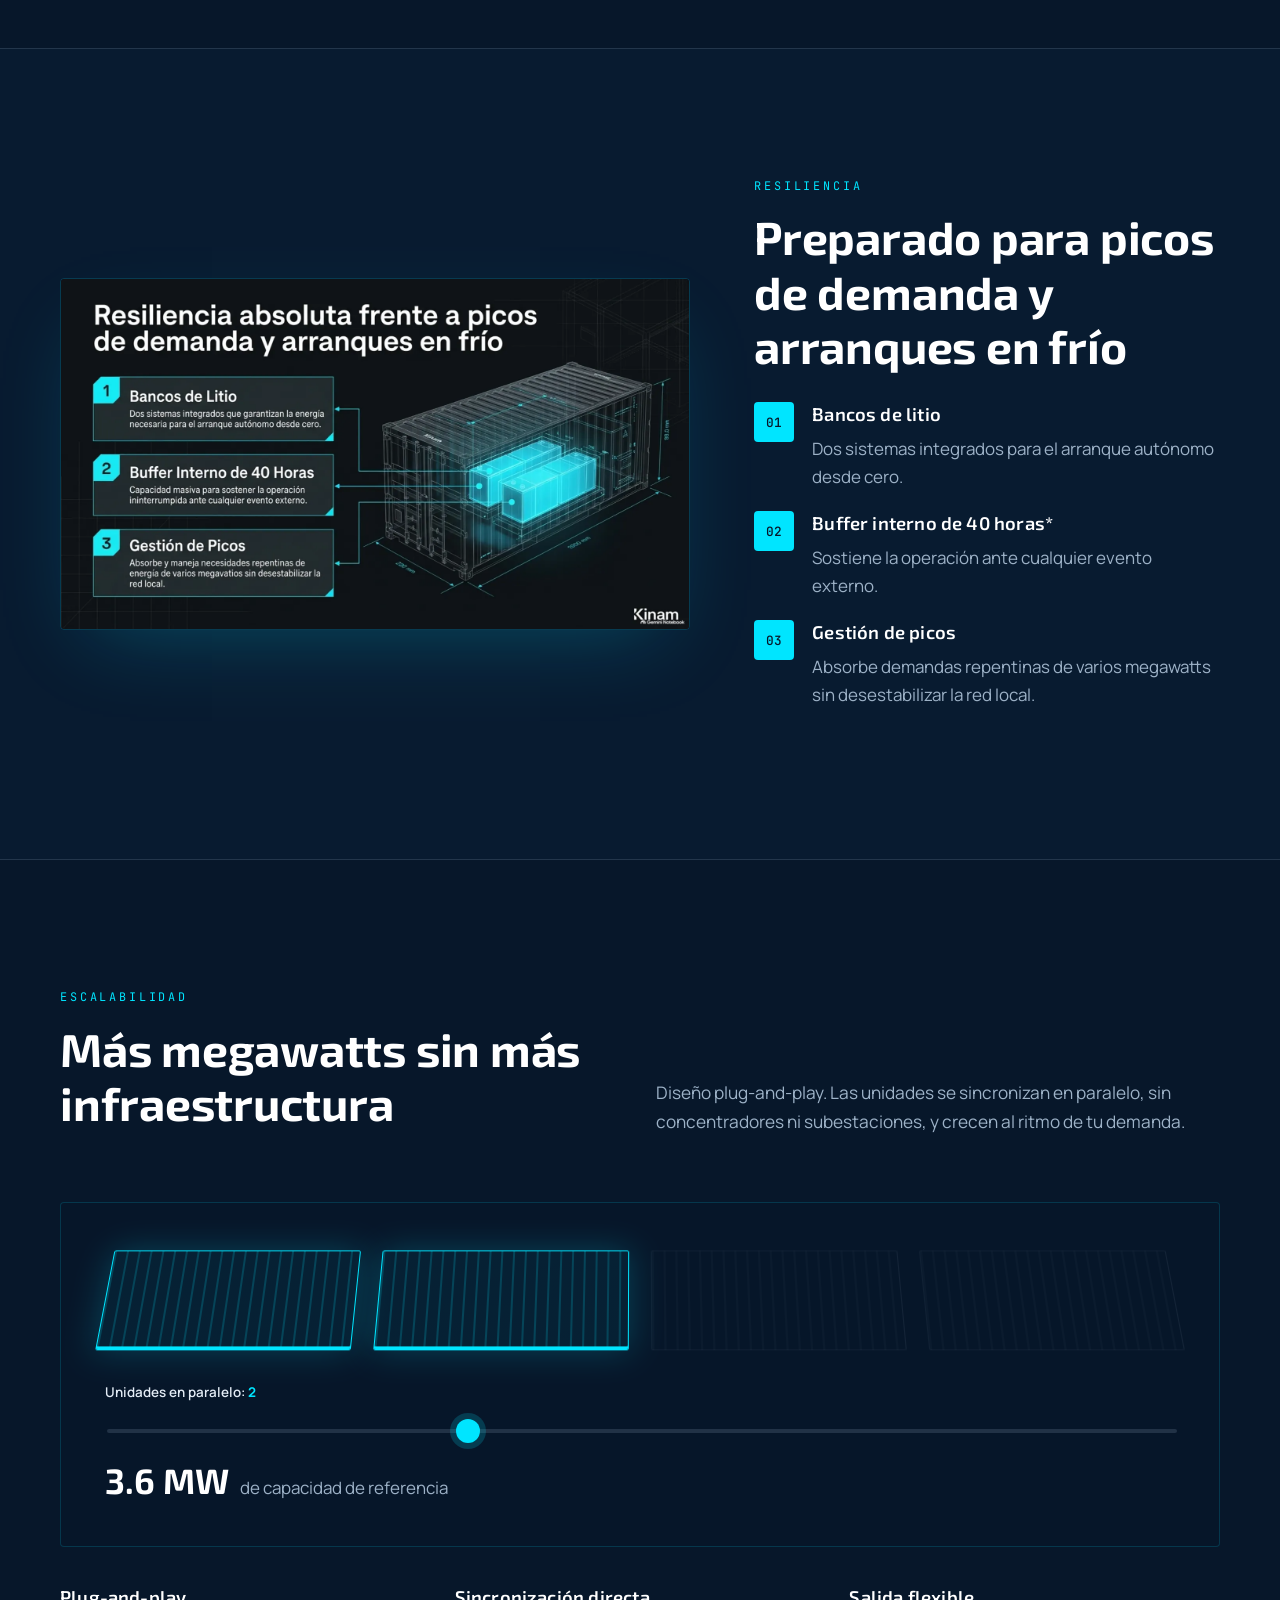
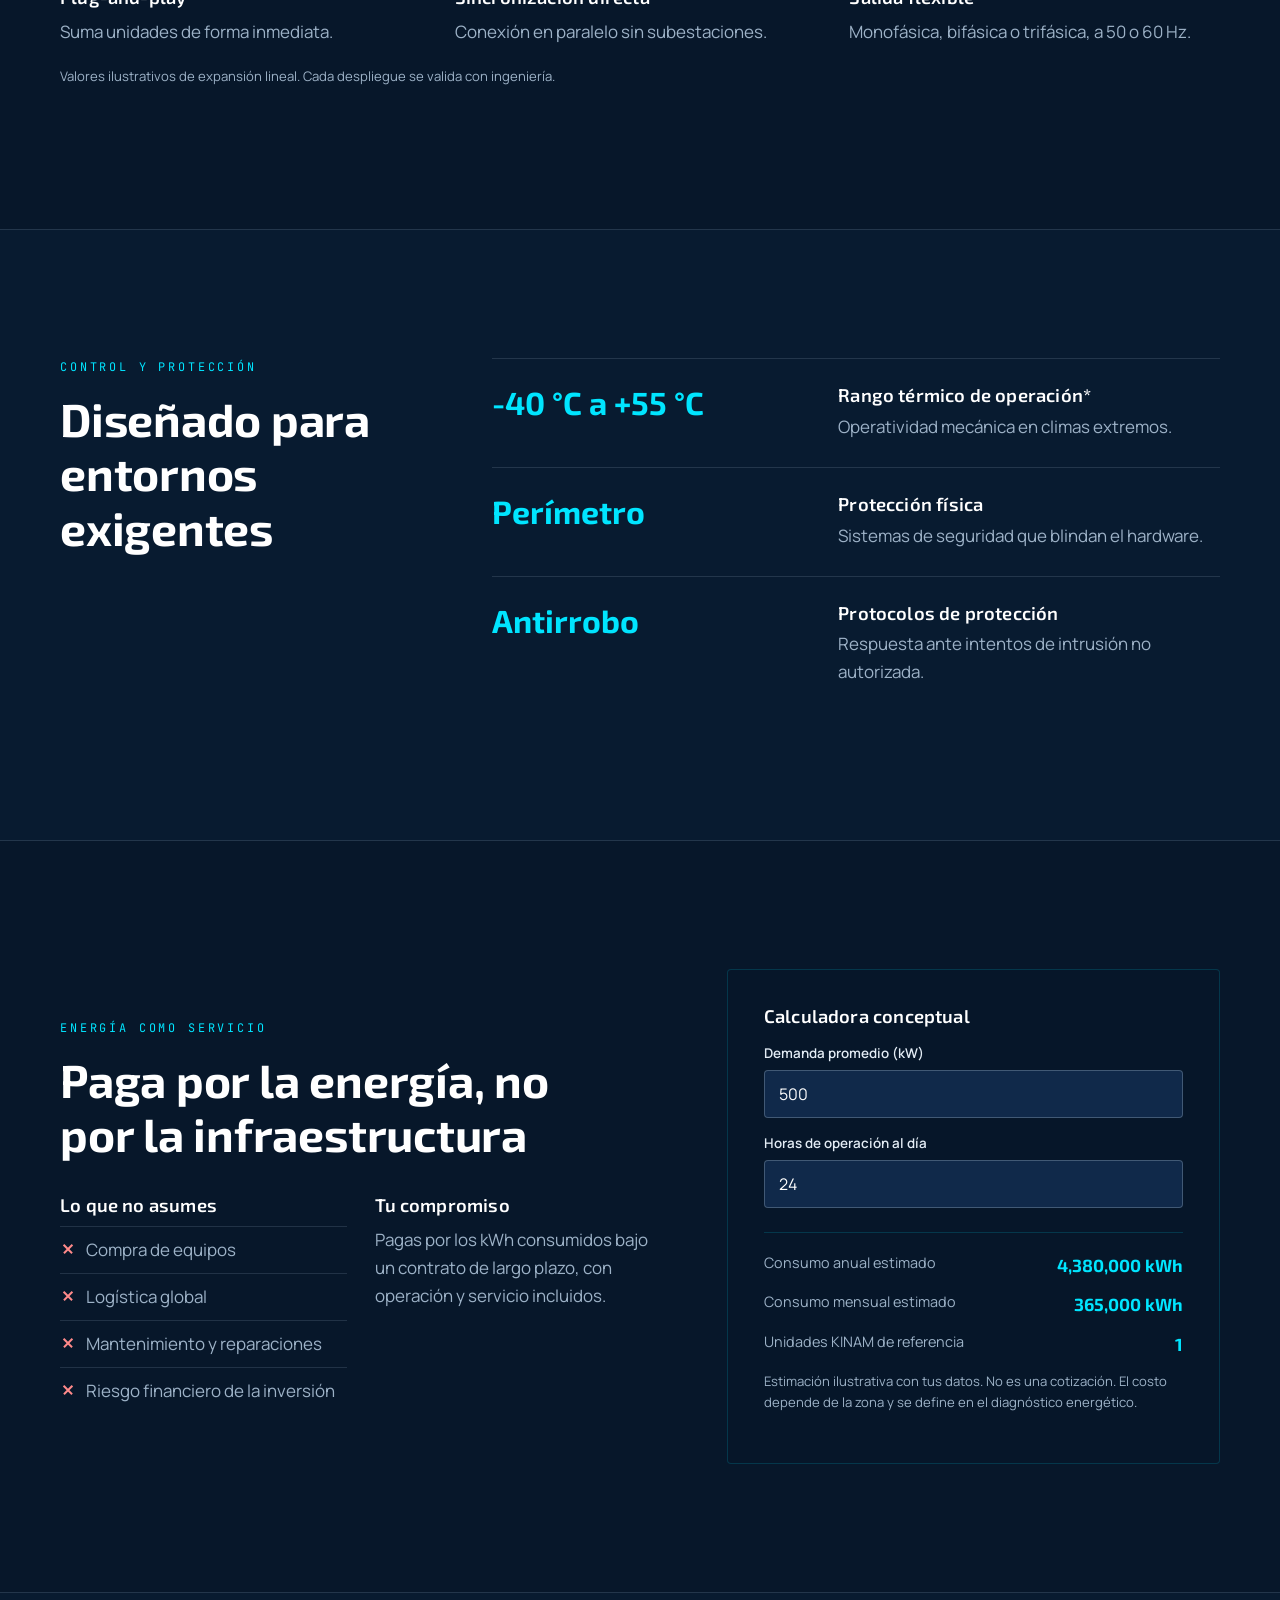
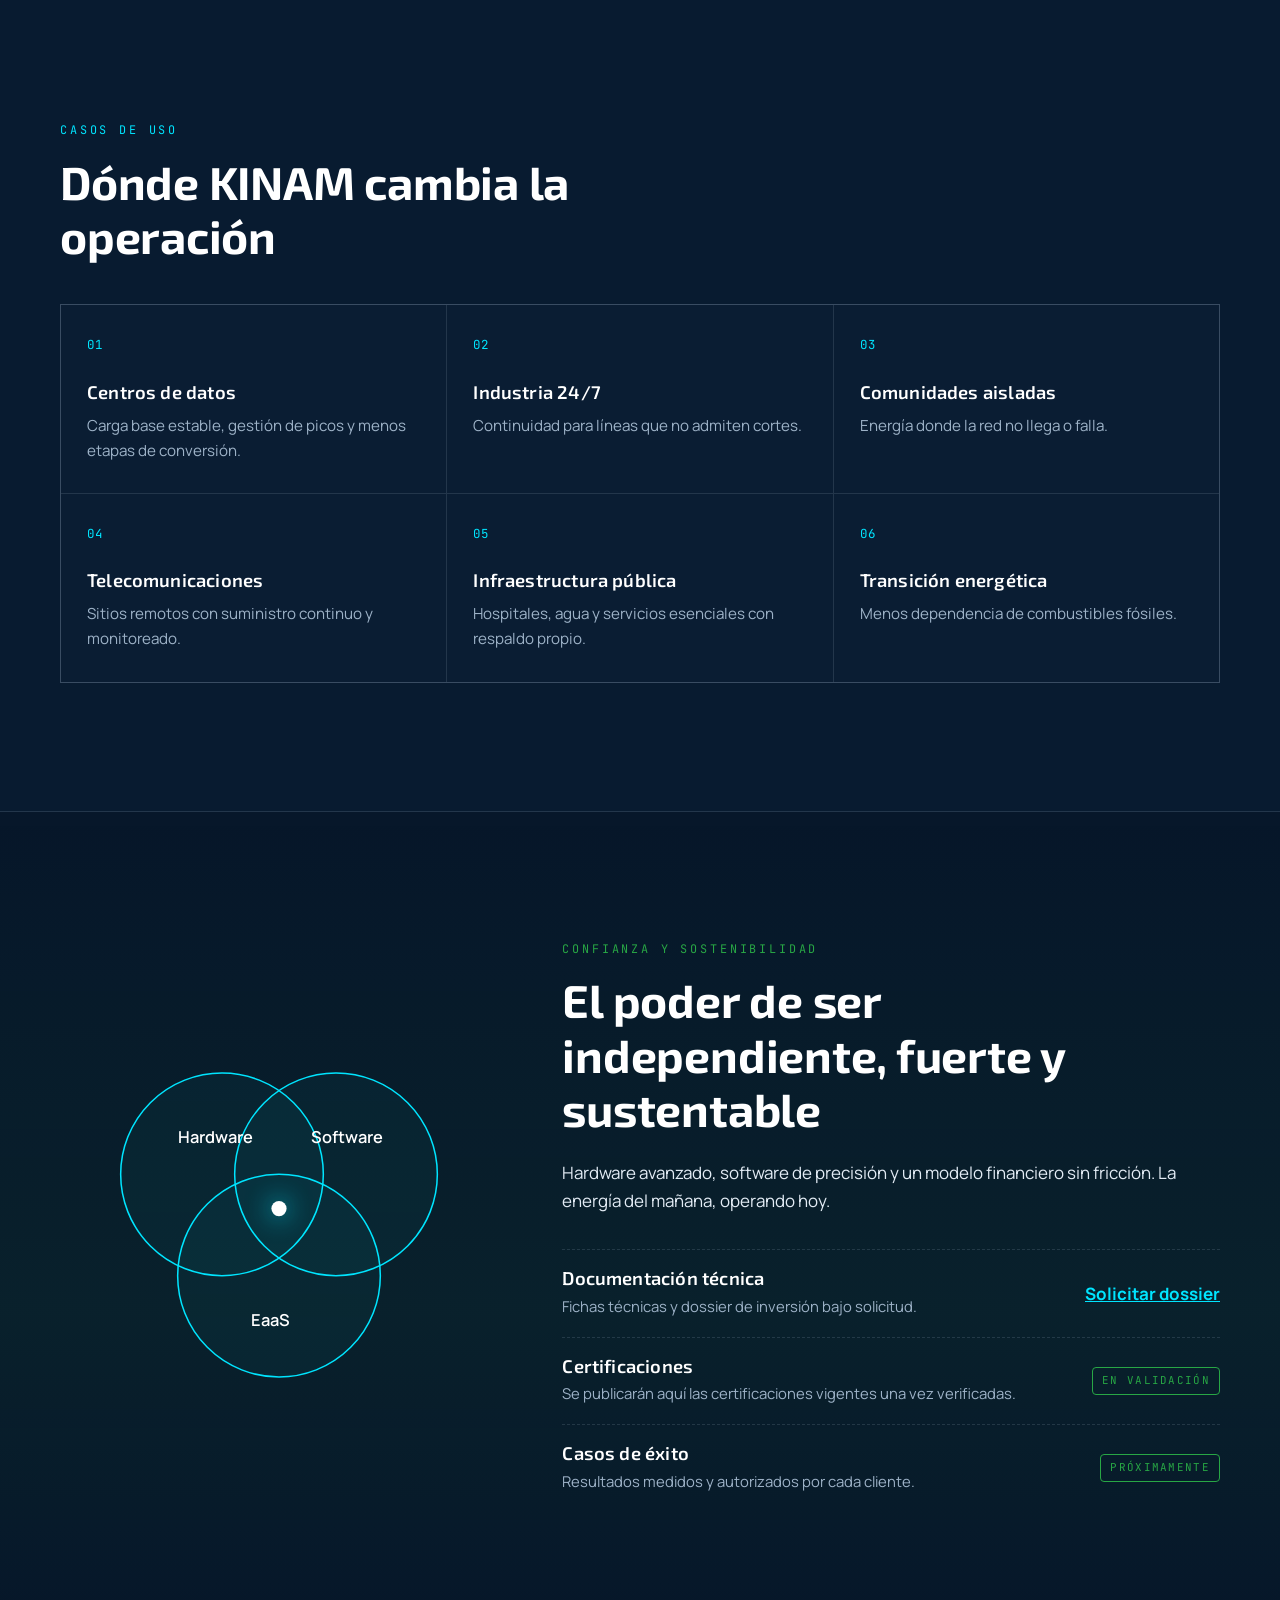
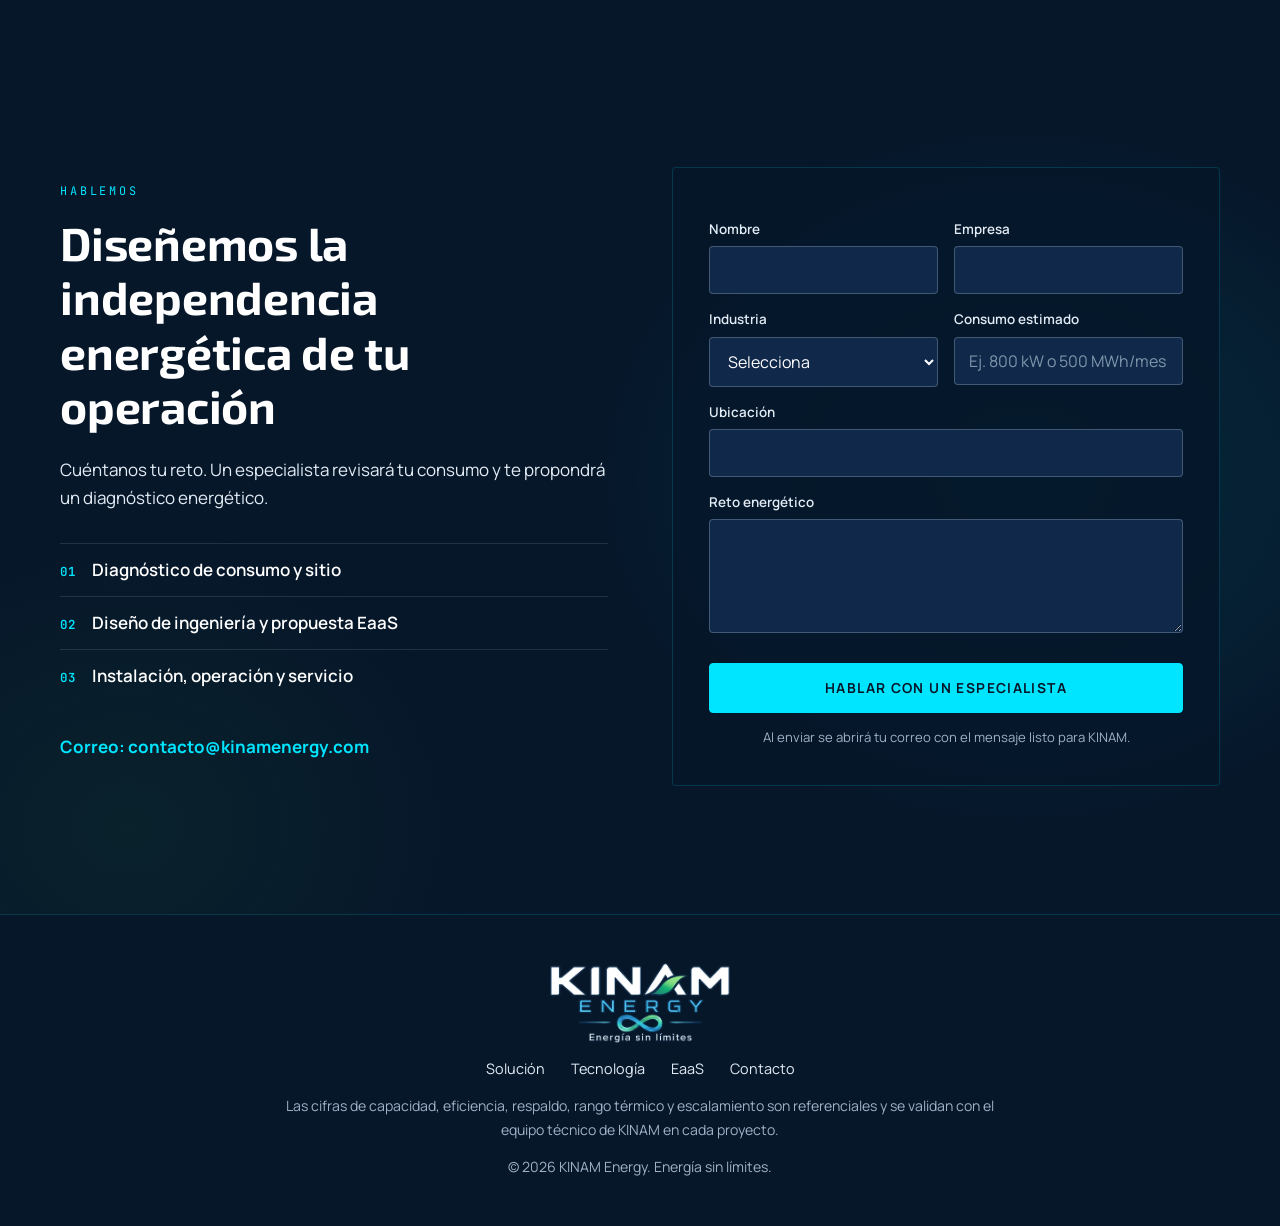
==== commit a7e1d7de: "Quita el costo por kWh de la calculadora EaaS El costo varía por zona, así que la calculadora ahora " ====
--- a/index.html
+++ b/index.html
@@ -352,14 +352,12 @@
           <input id="kw" name="kw" type="number" inputmode="decimal" min="1" value="500">
           <label for="hours">Horas de operación al día</label>
           <input id="hours" name="hours" type="number" inputmode="decimal" min="1" max="24" value="24">
-          <label for="tariff">Costo actual por kWh (tu moneda)</label>
-          <input id="tariff" name="tariff" type="number" inputmode="decimal" min="0" step="0.01" value="2.50">
-          <output class="calc__out" for="kw hours tariff" aria-live="polite">
+          <output class="calc__out" for="kw hours" aria-live="polite">
             <span>Consumo anual estimado</span><strong id="out-kwh">0</strong>
-            <span>Gasto energético anual actual</span><strong id="out-cost">0</strong>
+            <span>Consumo mensual estimado</span><strong id="out-month">0</strong>
             <span>Unidades KINAM de referencia</span><strong id="out-units">1</strong>
           </output>
-          <p class="note">Estimación ilustrativa con tus datos. No es una cotización. La tarifa KINAM se define en el diagnóstico energético.</p>
+          <p class="note">Estimación ilustrativa con tus datos. No es una cotización. El costo depende de la zona y se define en el diagnóstico energético.</p>
         </form>
       </div>
     </section>
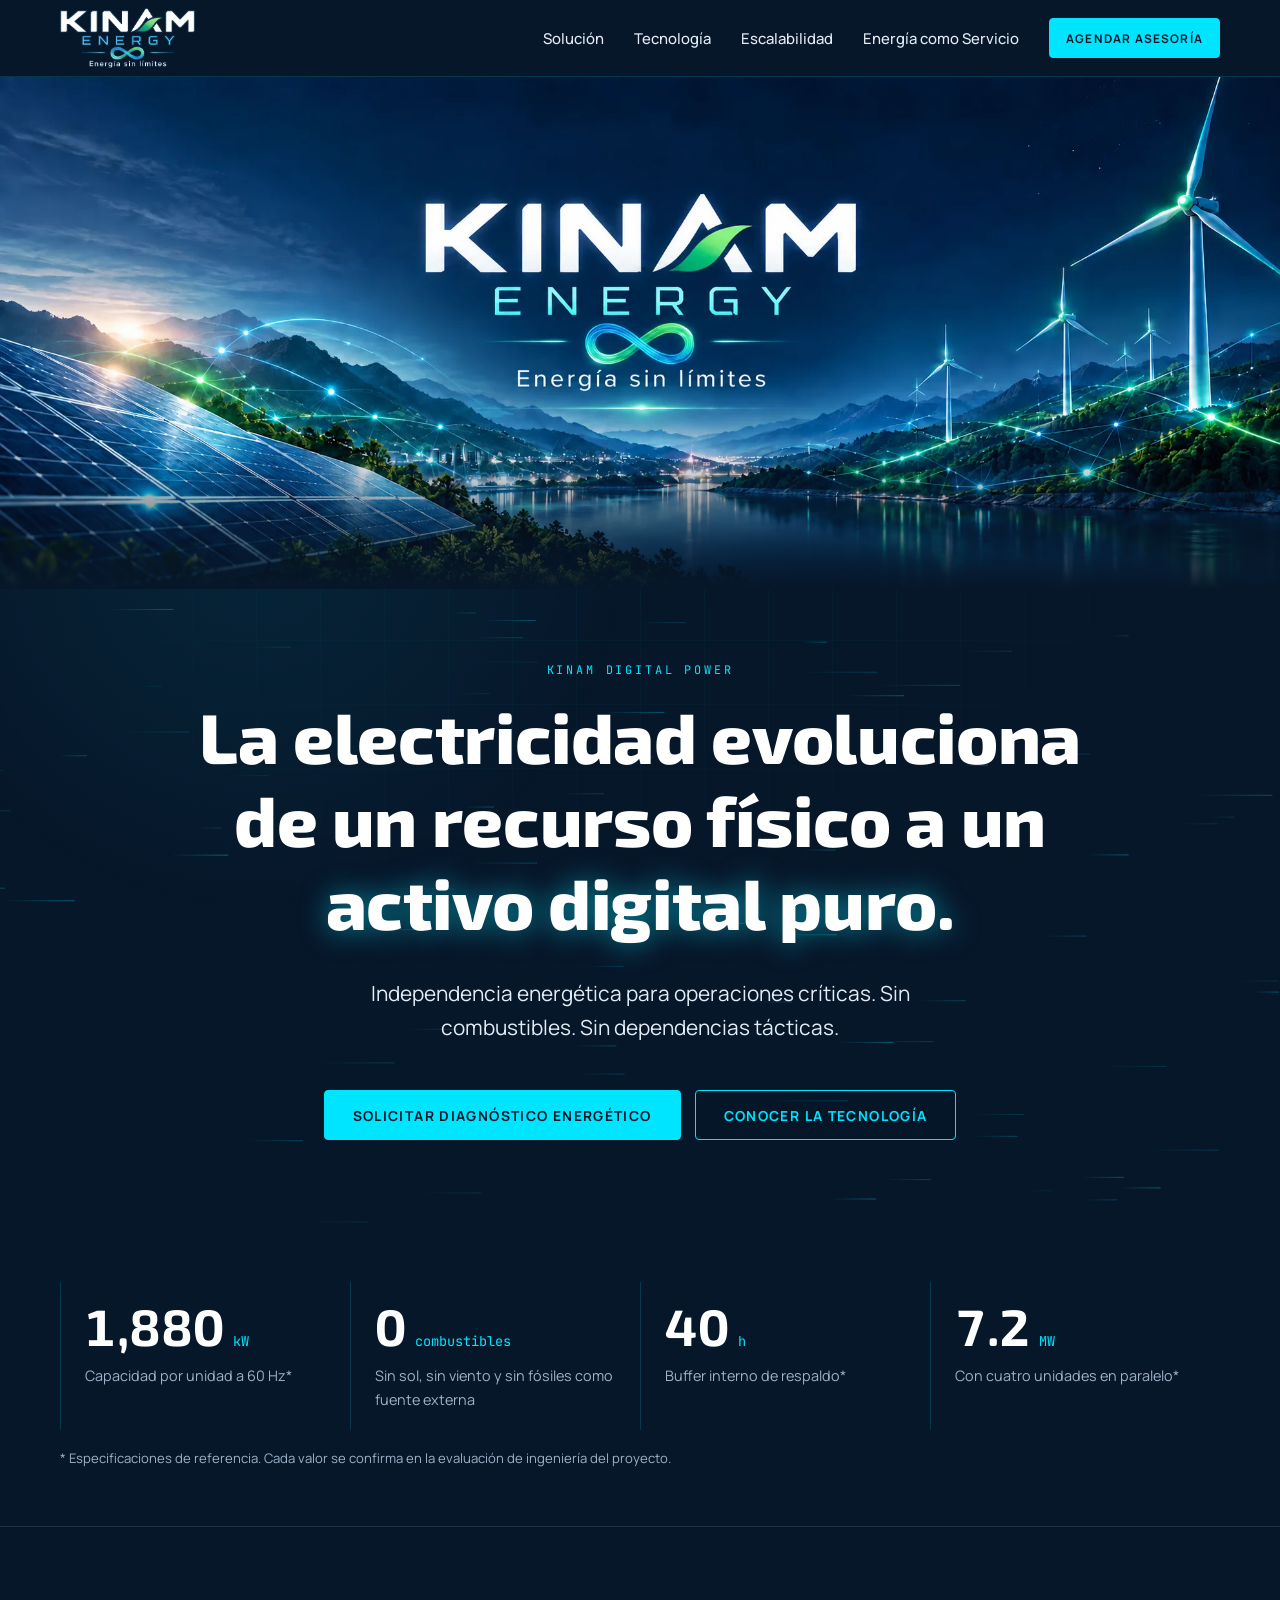
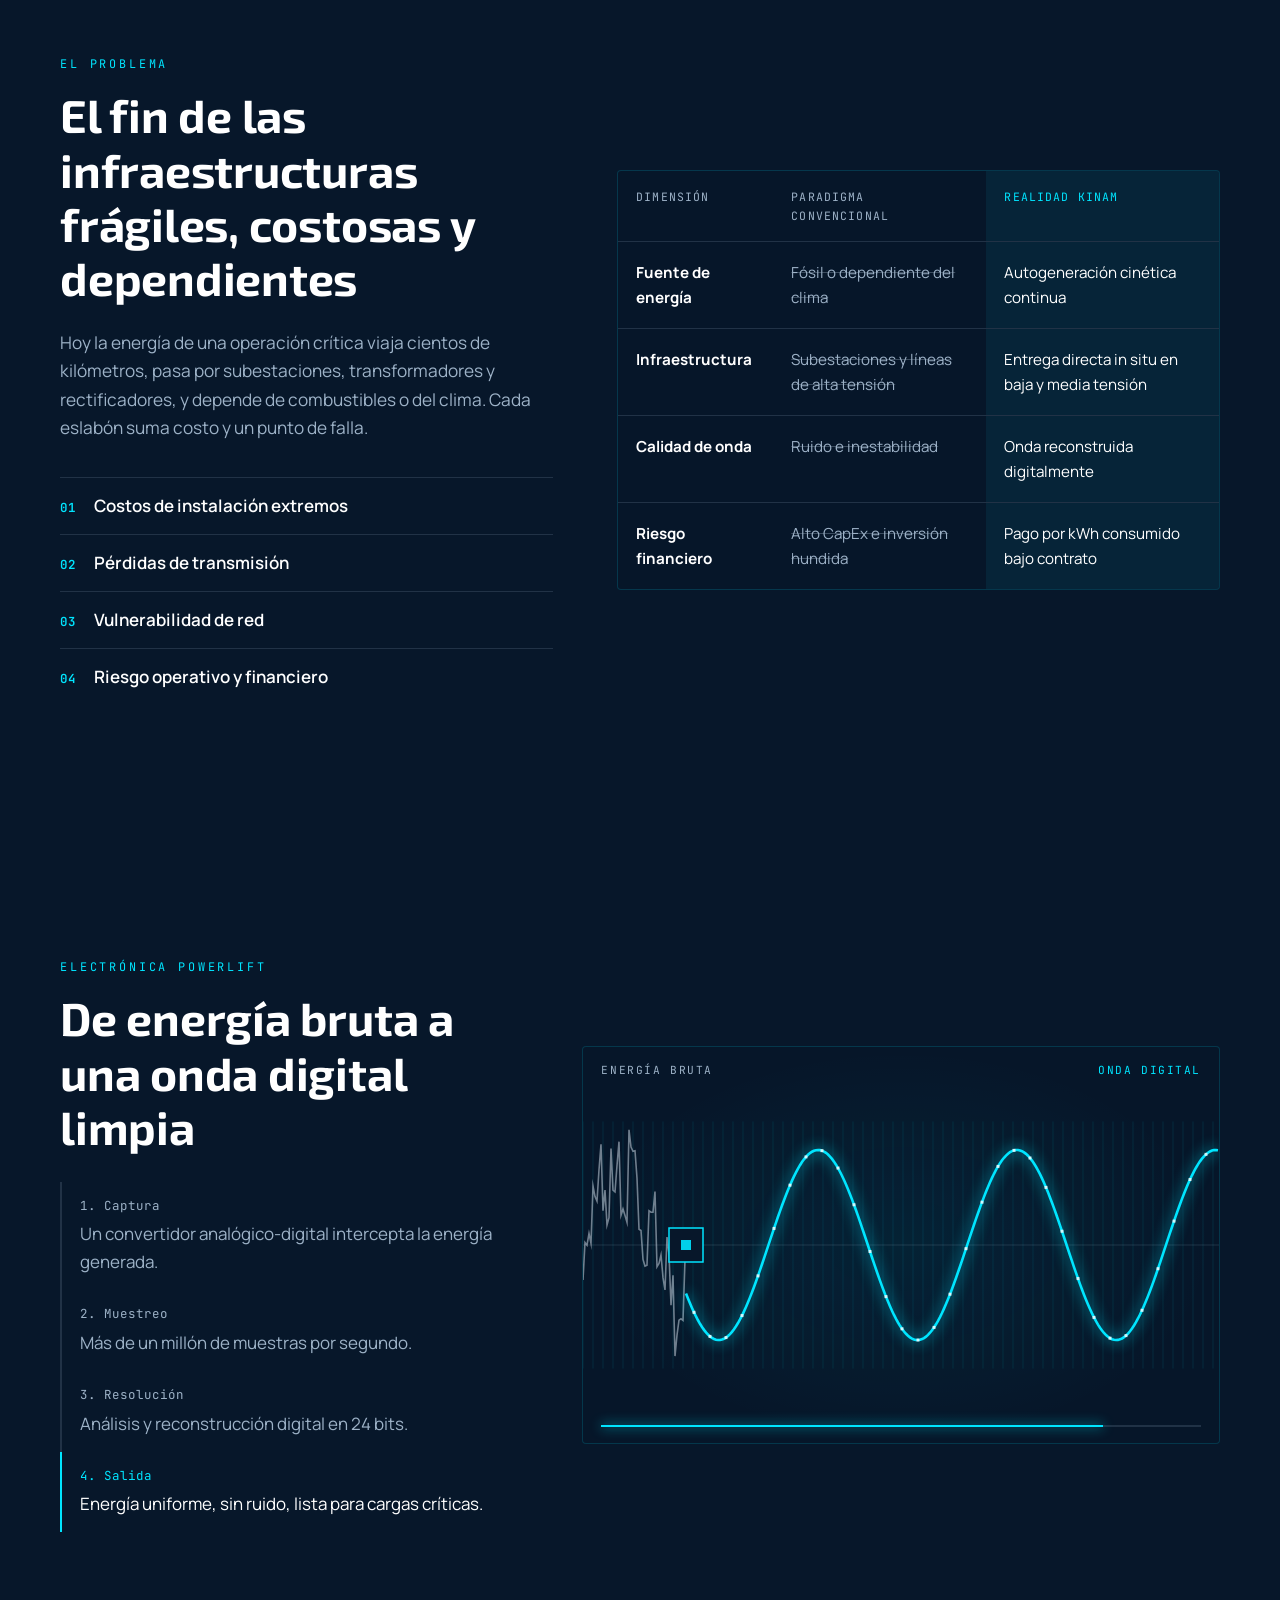
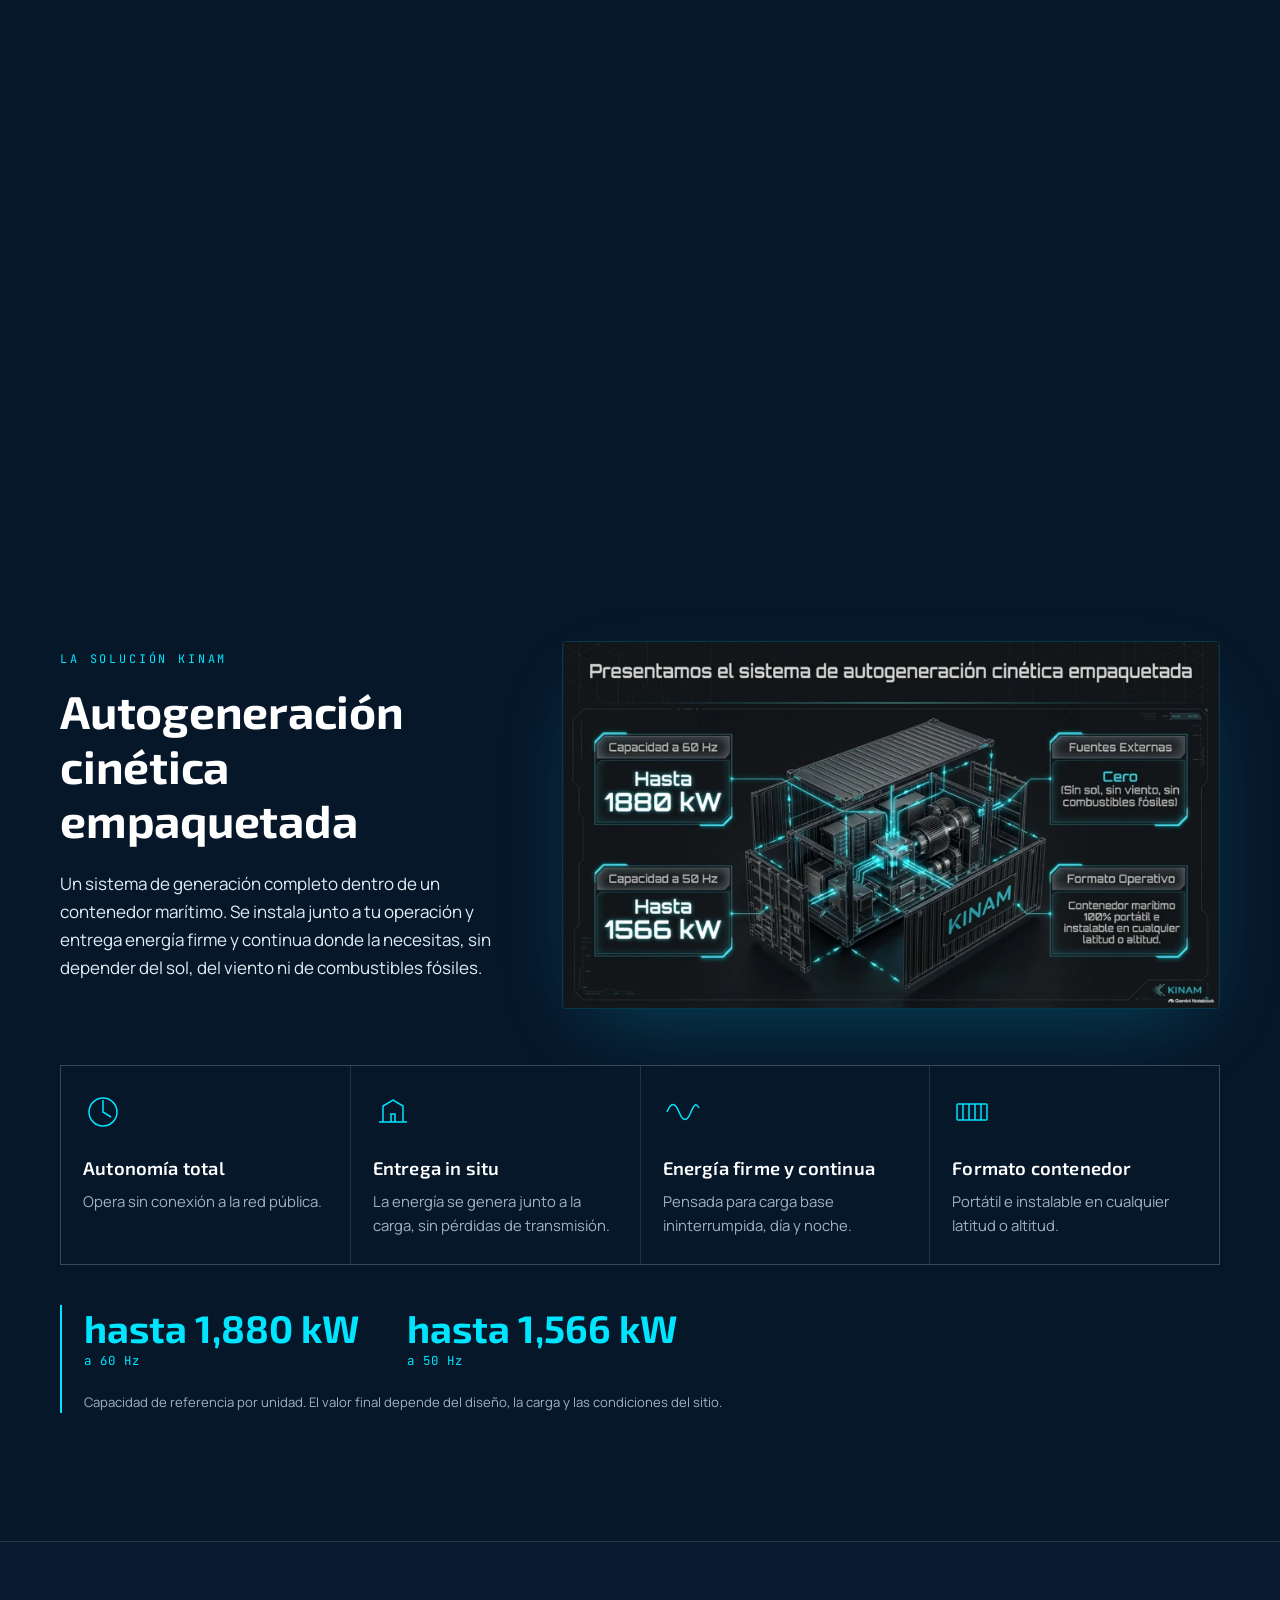
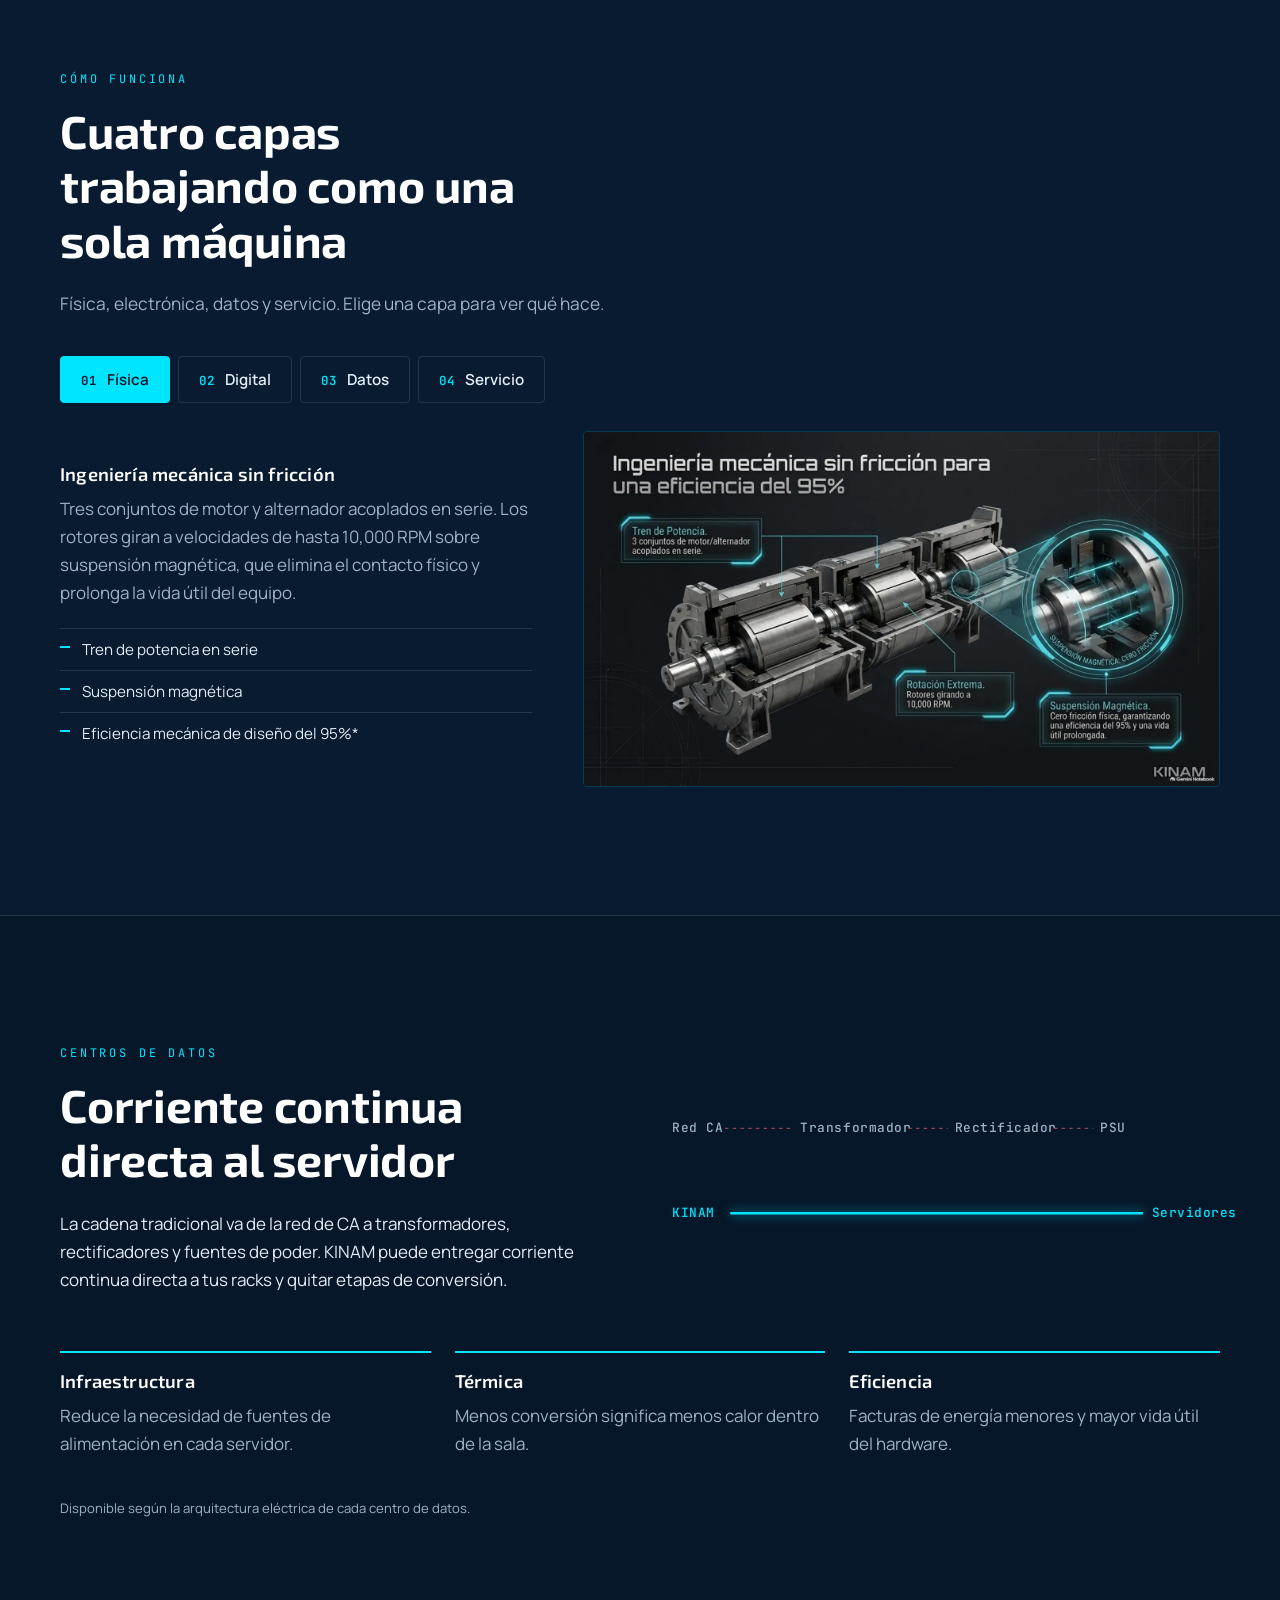
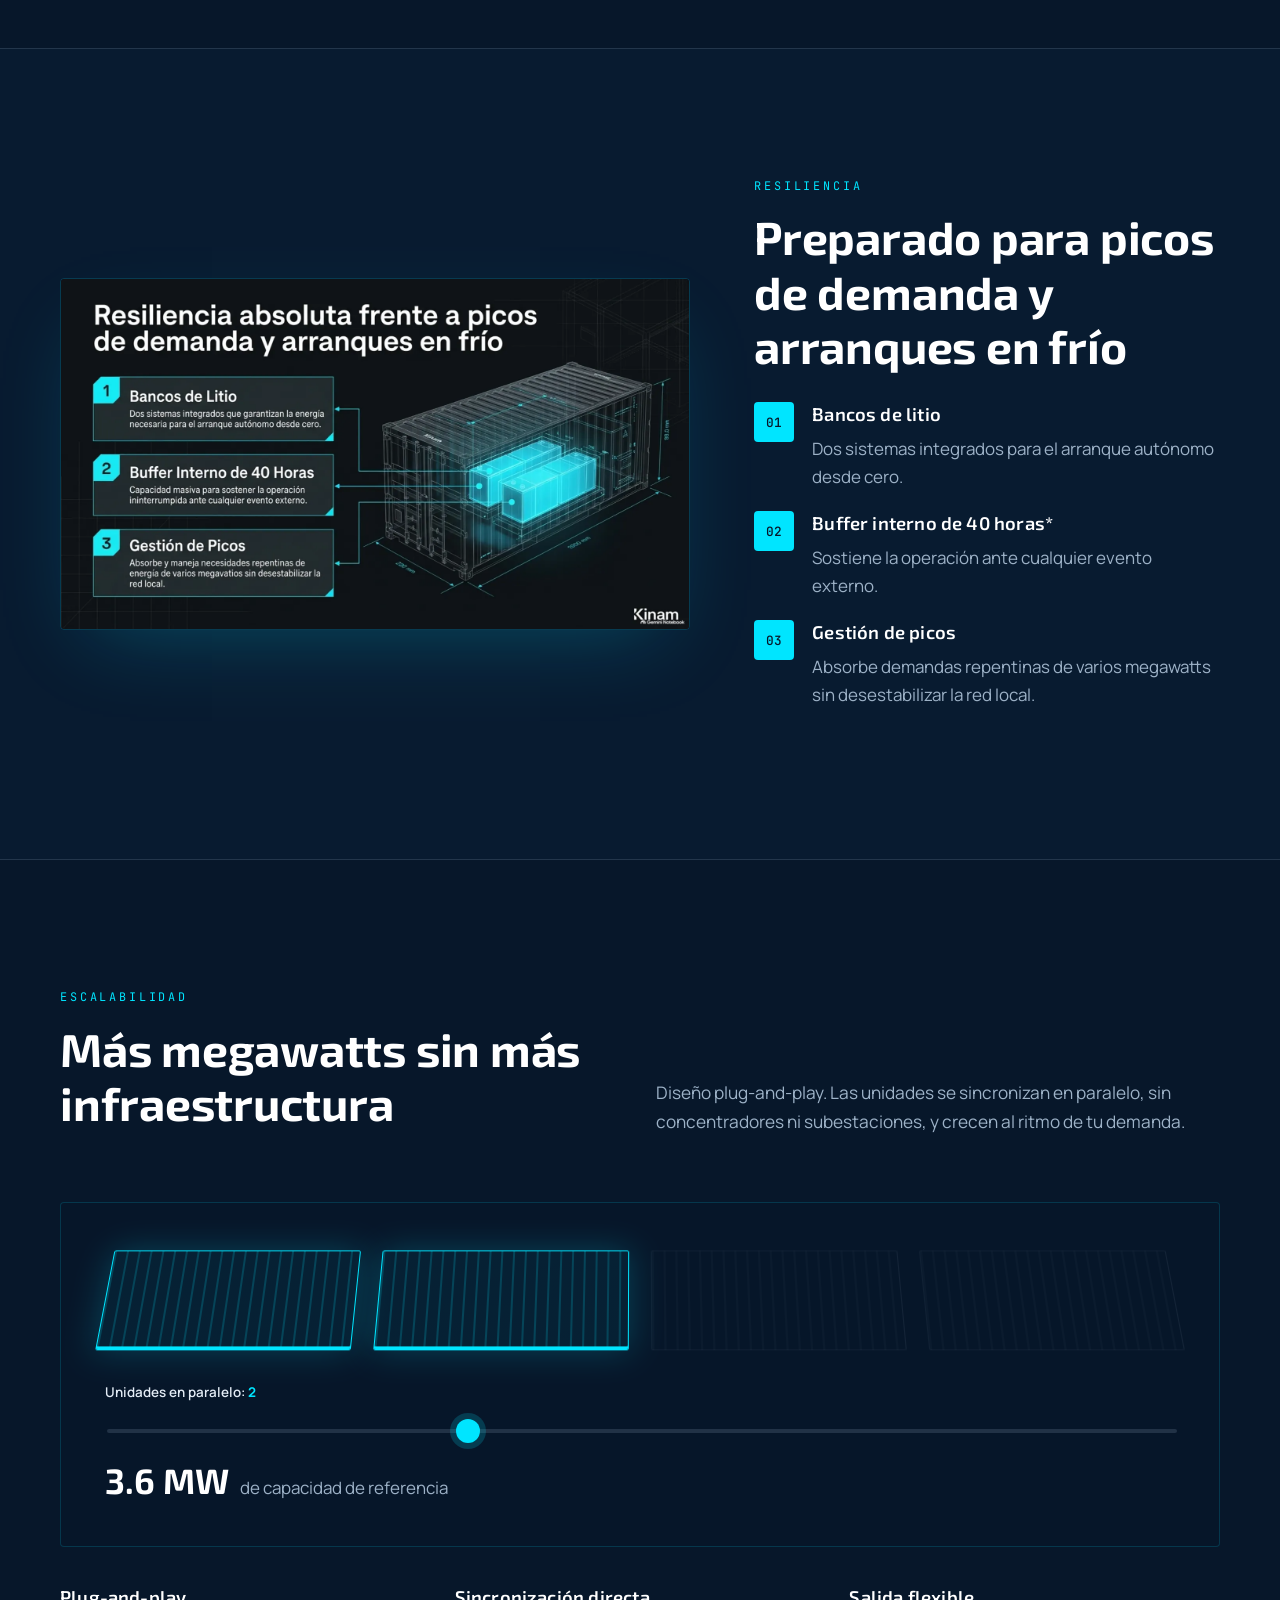
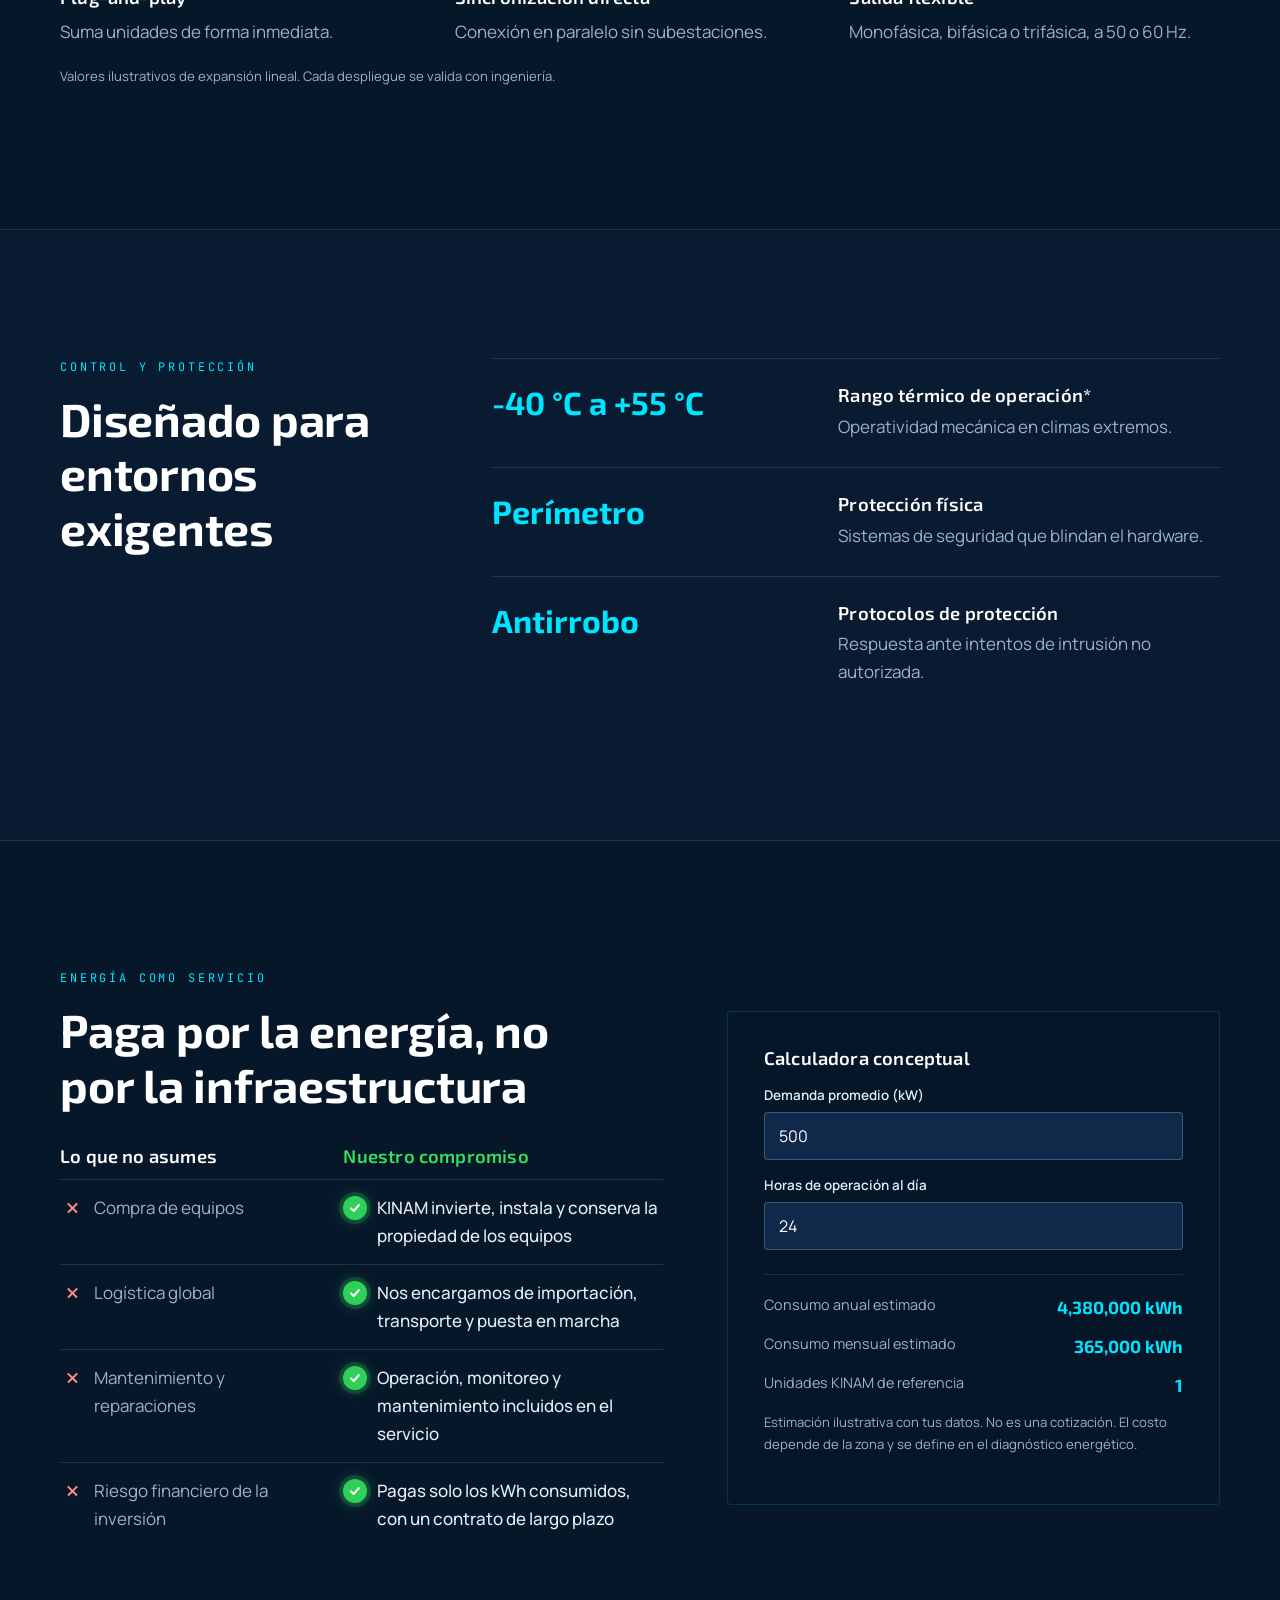
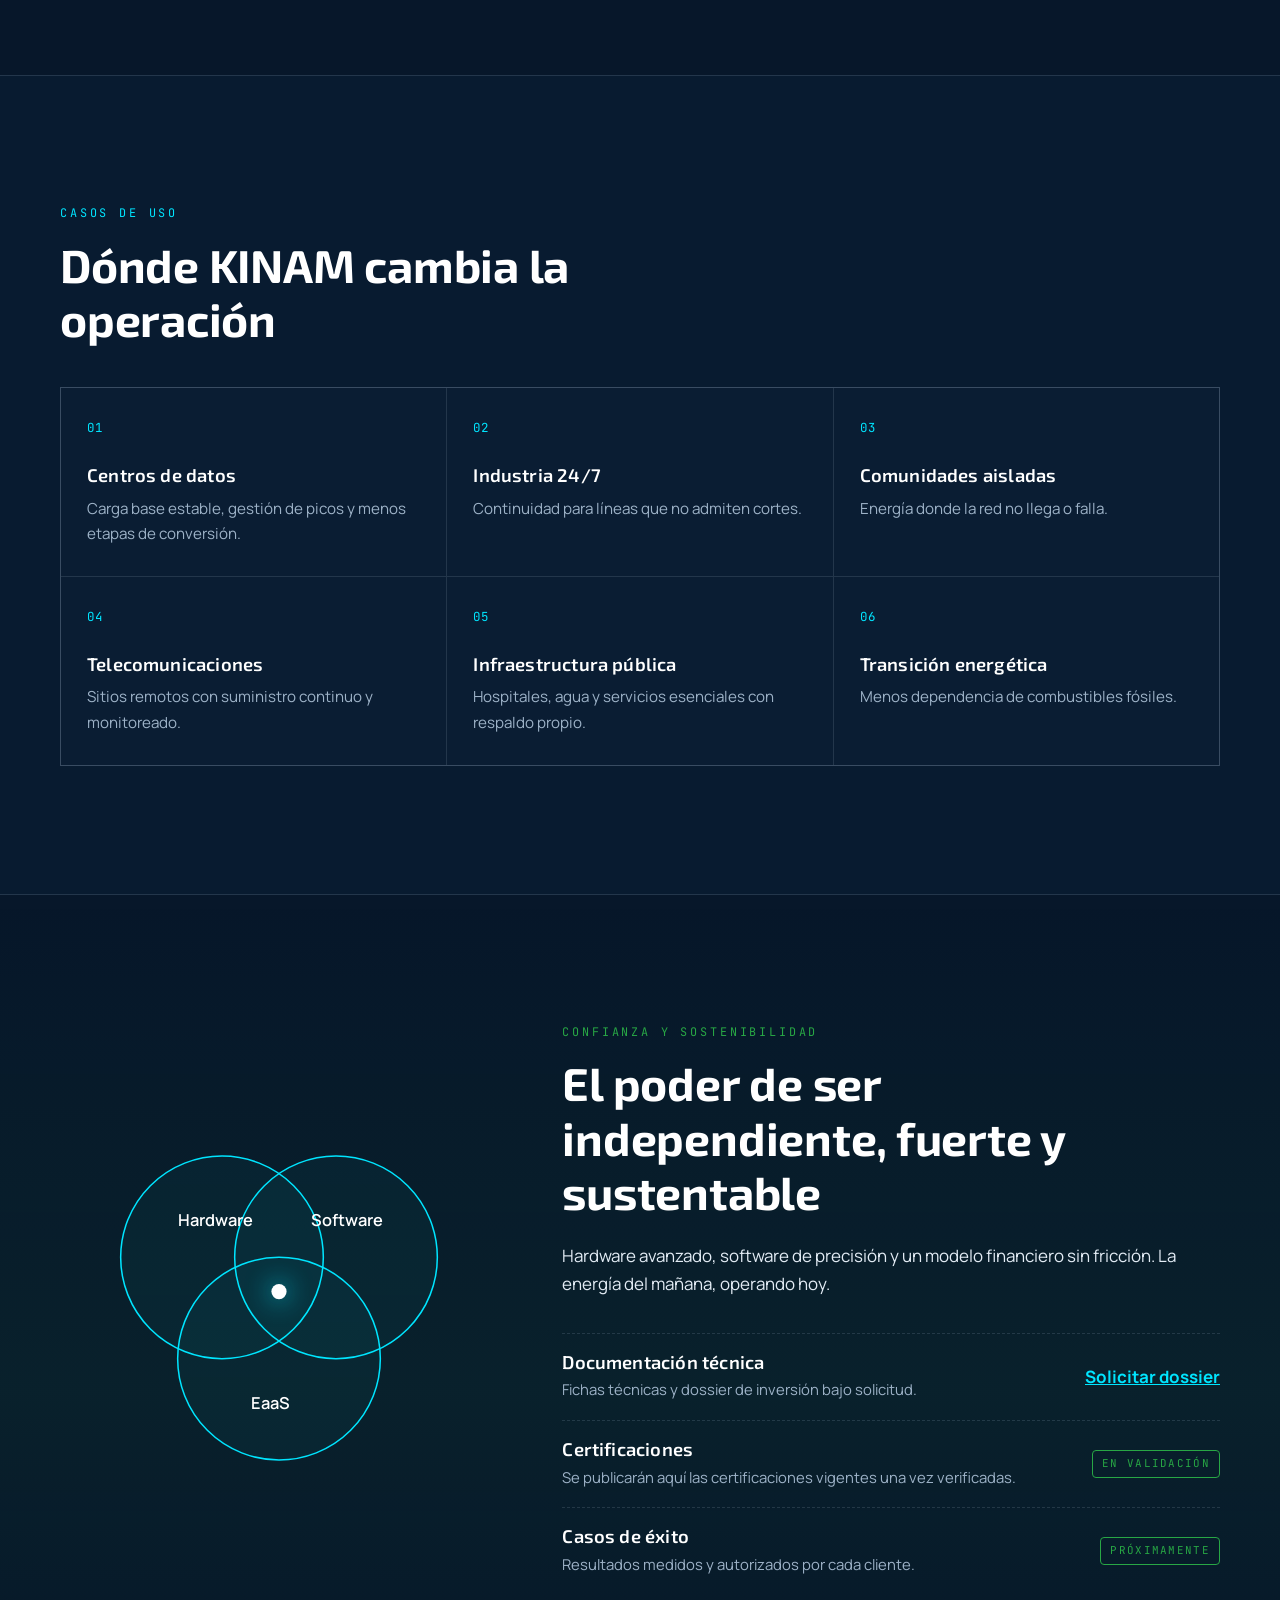
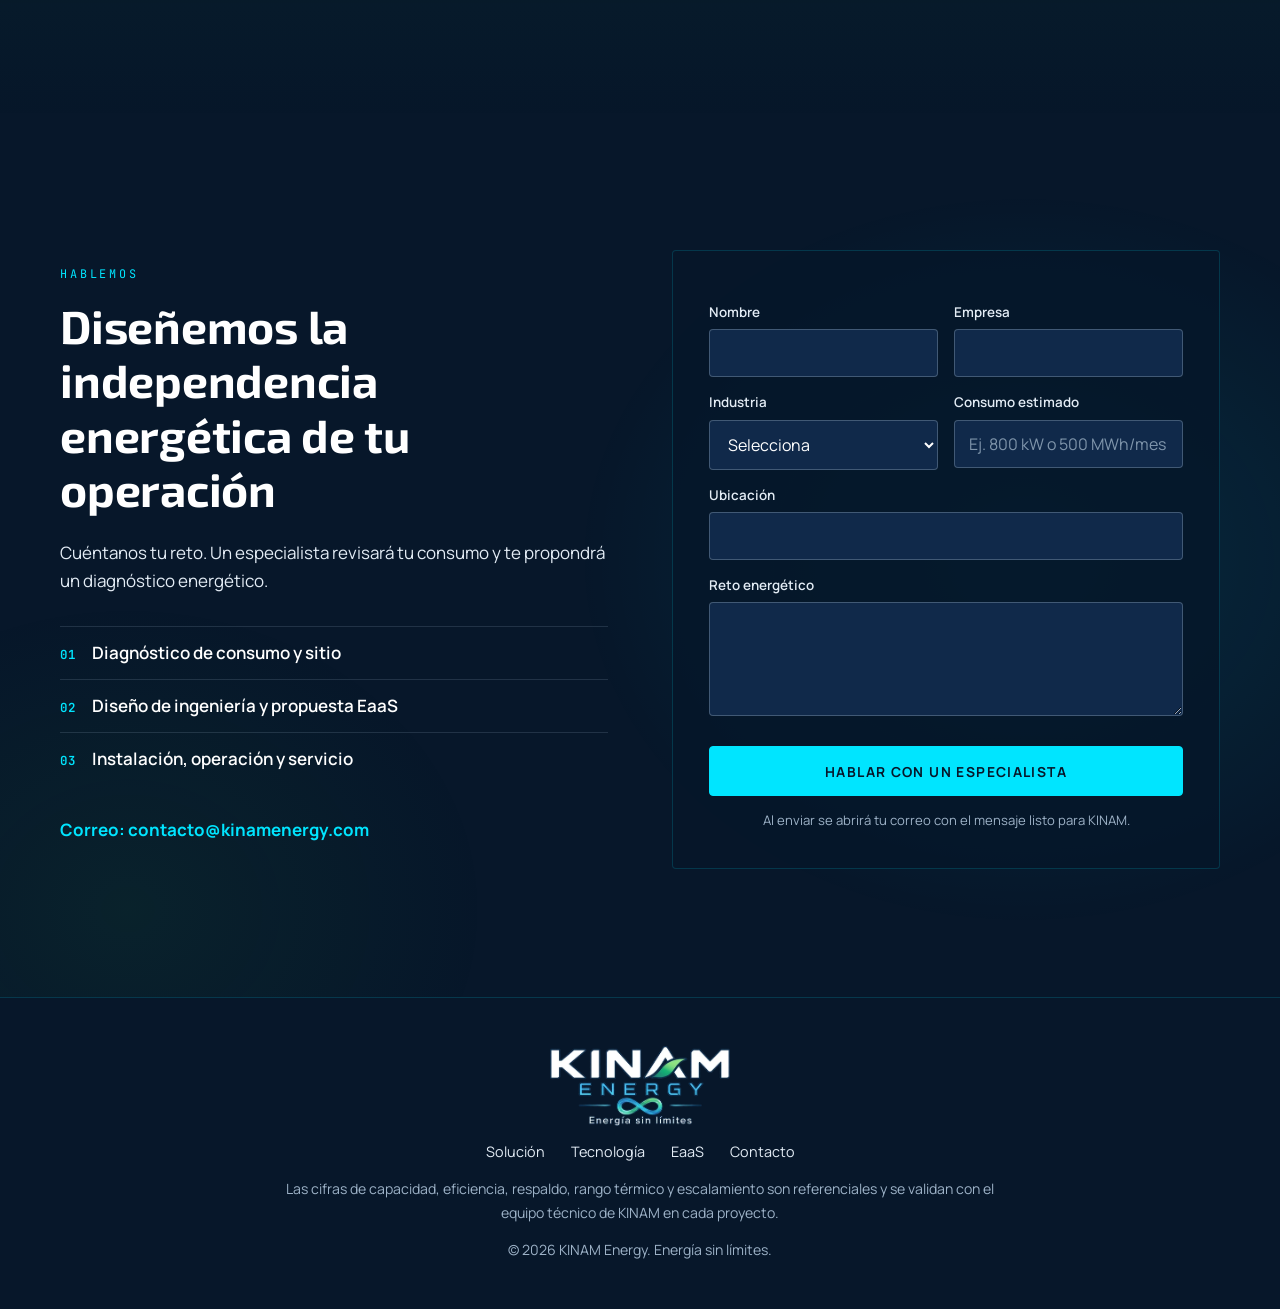
==== commit 847284d2: "EaaS: Nuestro compromiso con respuesta positiva a cada punto Co-Authored-By: Claude Opus 5.5 (1M con" ====
--- a/index.html
+++ b/index.html
@@ -335,15 +335,14 @@
         <div>
           <p class="kicker">Energía como Servicio</p>
           <h2 id="eaas-title">Paga por la energía, no por la infraestructura</h2>
-          <div class="eaas__cols">
-            <div>
-              <h3>Lo que no asumes</h3>
-              <ul class="crossed"><li>Compra de equipos</li><li>Logística global</li><li>Mantenimiento y reparaciones</li><li>Riesgo financiero de la inversión</li></ul>
-            </div>
-            <div>
-              <h3>Tu compromiso</h3>
-              <p>Pagas por los kWh consumidos bajo un contrato de largo plazo, con operación y servicio incluidos.</p>
-            </div>
+          <div class="eaas__pairs">
+            <div class="eaas__head"><h3>Lo que no asumes</h3><h3>Nuestro compromiso</h3></div>
+            <ul>
+              <li><span class="no">Compra de equipos</span><span class="yes">KINAM invierte, instala y conserva la propiedad de los equipos</span></li>
+              <li><span class="no">Logística global</span><span class="yes">Nos encargamos de importación, transporte y puesta en marcha</span></li>
+              <li><span class="no">Mantenimiento y reparaciones</span><span class="yes">Operación, monitoreo y mantenimiento incluidos en el servicio</span></li>
+              <li><span class="no">Riesgo financiero de la inversión</span><span class="yes">Pagas solo los kWh consumidos, con un contrato de largo plazo</span></li>
+            </ul>
           </div>
         </div>
         <form class="calc reveal" id="calc" aria-labelledby="calc-title" novalidate>
--- a/assets/css/styles.css
+++ b/assets/css/styles.css
@@ -239,8 +239,23 @@
 .crossed li { padding: 9px 0 9px 26px; position: relative; color: var(--muted); border-top: 1px solid var(--line-2); }
 .crossed li::before, .crossed li::after { content: ""; position: absolute; left: 2px; top: 21px; width: 12px; height: 1.5px; background: #FF8A8A; transform: rotate(45deg); }
 .crossed li::after { transform: rotate(-45deg); }
+.eaas__pairs { margin-top: 2em; }
+.eaas__head, .eaas__pairs li { display: grid; grid-template-columns: 1fr 1.25fr; gap: 28px; }
+.eaas__head h3 { margin: 0 0 .6em; }
+.eaas__head h3:last-child { color: var(--green); filter: brightness(1.35); }
+.eaas__pairs ul { list-style: none; padding: 0; margin: 0; }
+.eaas__pairs li { padding: 14px 0; border-top: 1px solid var(--line-2); align-items: start; }
+.eaas__pairs .no, .eaas__pairs .yes { position: relative; padding-left: 34px; }
+.eaas__pairs .no { color: var(--muted); }
+.eaas__pairs .no::before, .eaas__pairs .no::after { content: ""; position: absolute; left: 6px; top: 13px; width: 13px; height: 1.6px; background: #FF8A8A; transform: rotate(45deg); }
+.eaas__pairs .no::after { transform: rotate(-45deg); }
+.eaas__pairs .yes { color: var(--text); font-weight: 500; }
+.eaas__pairs .yes::before { content: ""; position: absolute; left: 0; top: 2px; width: 24px; height: 24px; border-radius: 50%; background: #2ED158 url("data:image/svg+xml,%3Csvg xmlns='http://www.w3.org/2000/svg' viewBox='0 0 24 24'%3E%3Cpath d='M6 12.5l4 4 8-9' fill='none' stroke='%23fff' stroke-width='3' stroke-linecap='round' stroke-linejoin='round'/%3E%3C/svg%3E") center/16px no-repeat; box-shadow: 0 0 0 4px rgba(46, 209, 88, .18), 0 0 14px rgba(46, 209, 88, .45); }
 @media (max-width: 900px) { .eaas { grid-template-columns: 1fr; } }
-@media (max-width: 520px) { .eaas__cols { grid-template-columns: 1fr; } }
+@media (max-width: 560px) {
+  .eaas__head { display: none; }
+  .eaas__pairs li { grid-template-columns: 1fr; gap: 8px; }
+}
 
 /* Formularios */
 .calc, .form { background: rgba(7,23,42,.85); border: 1px solid var(--line); border-radius: var(--radius); padding: clamp(22px, 3vw, 36px); }
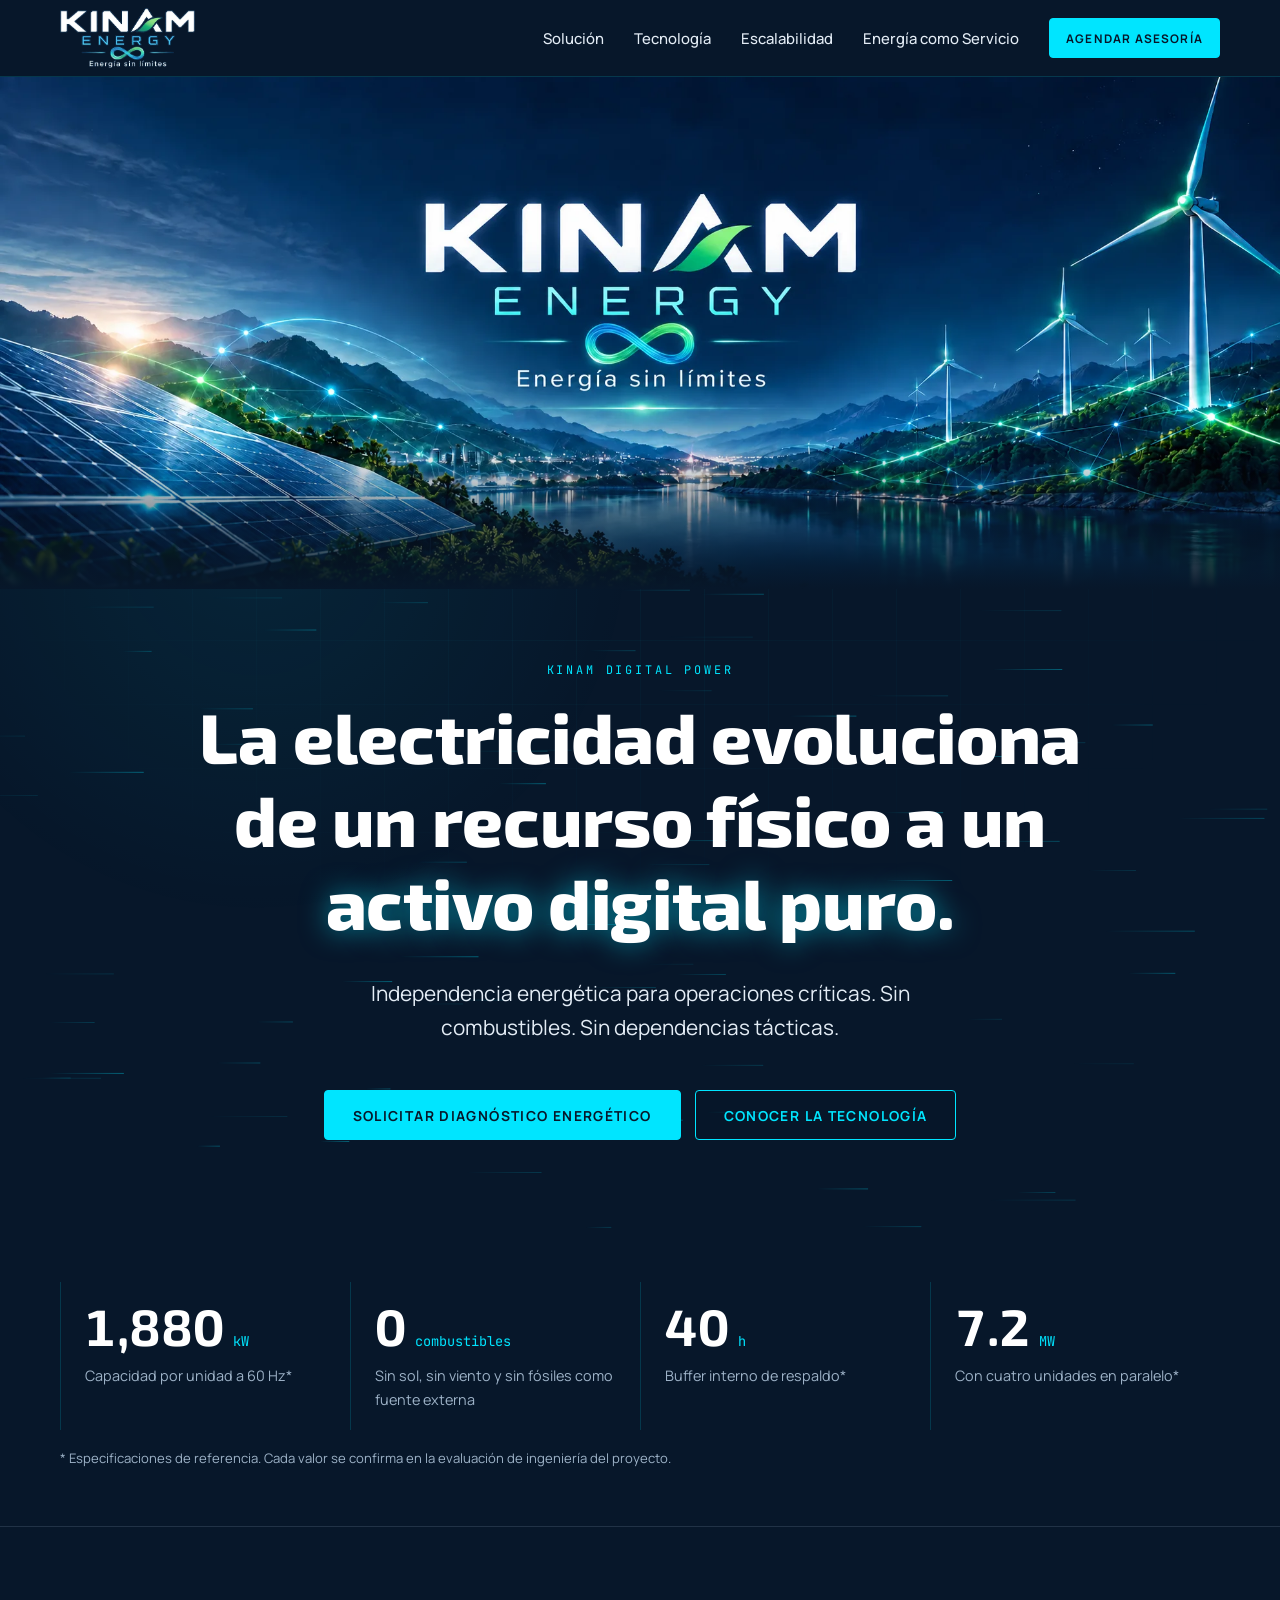
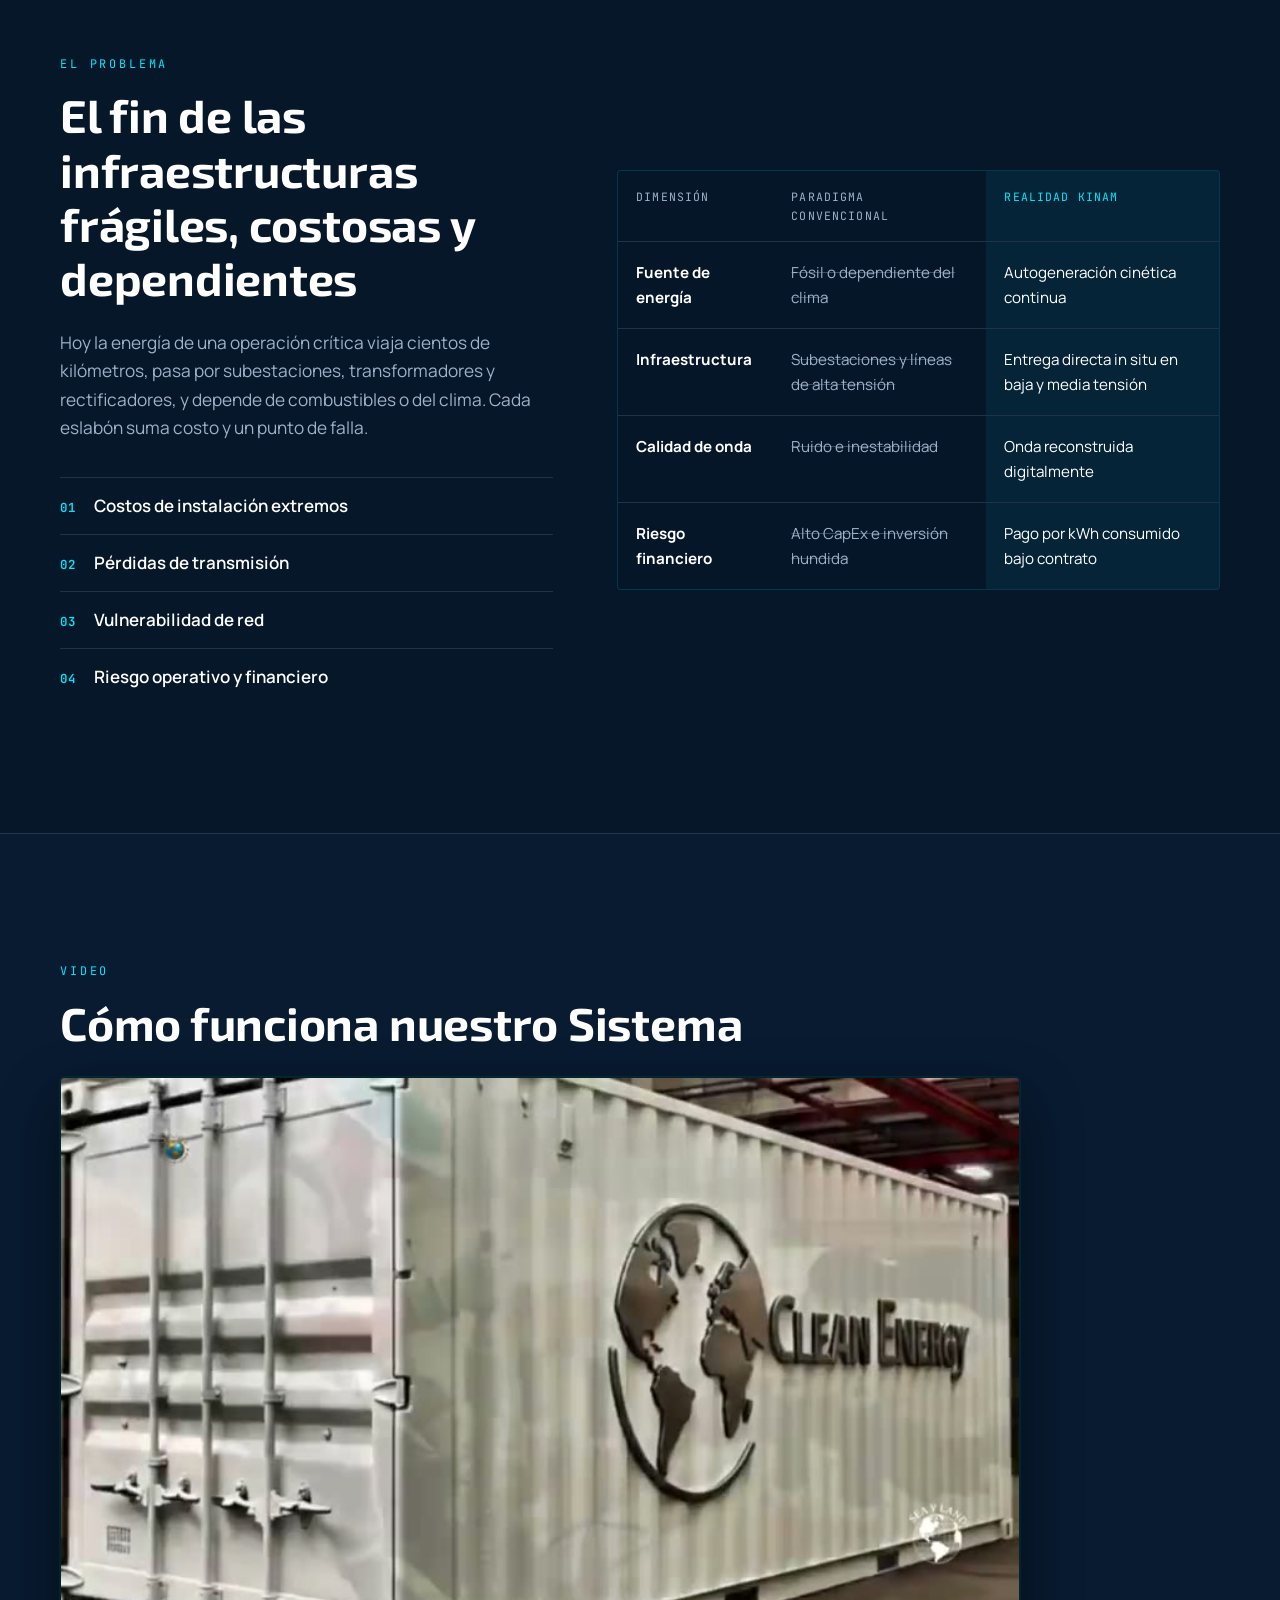
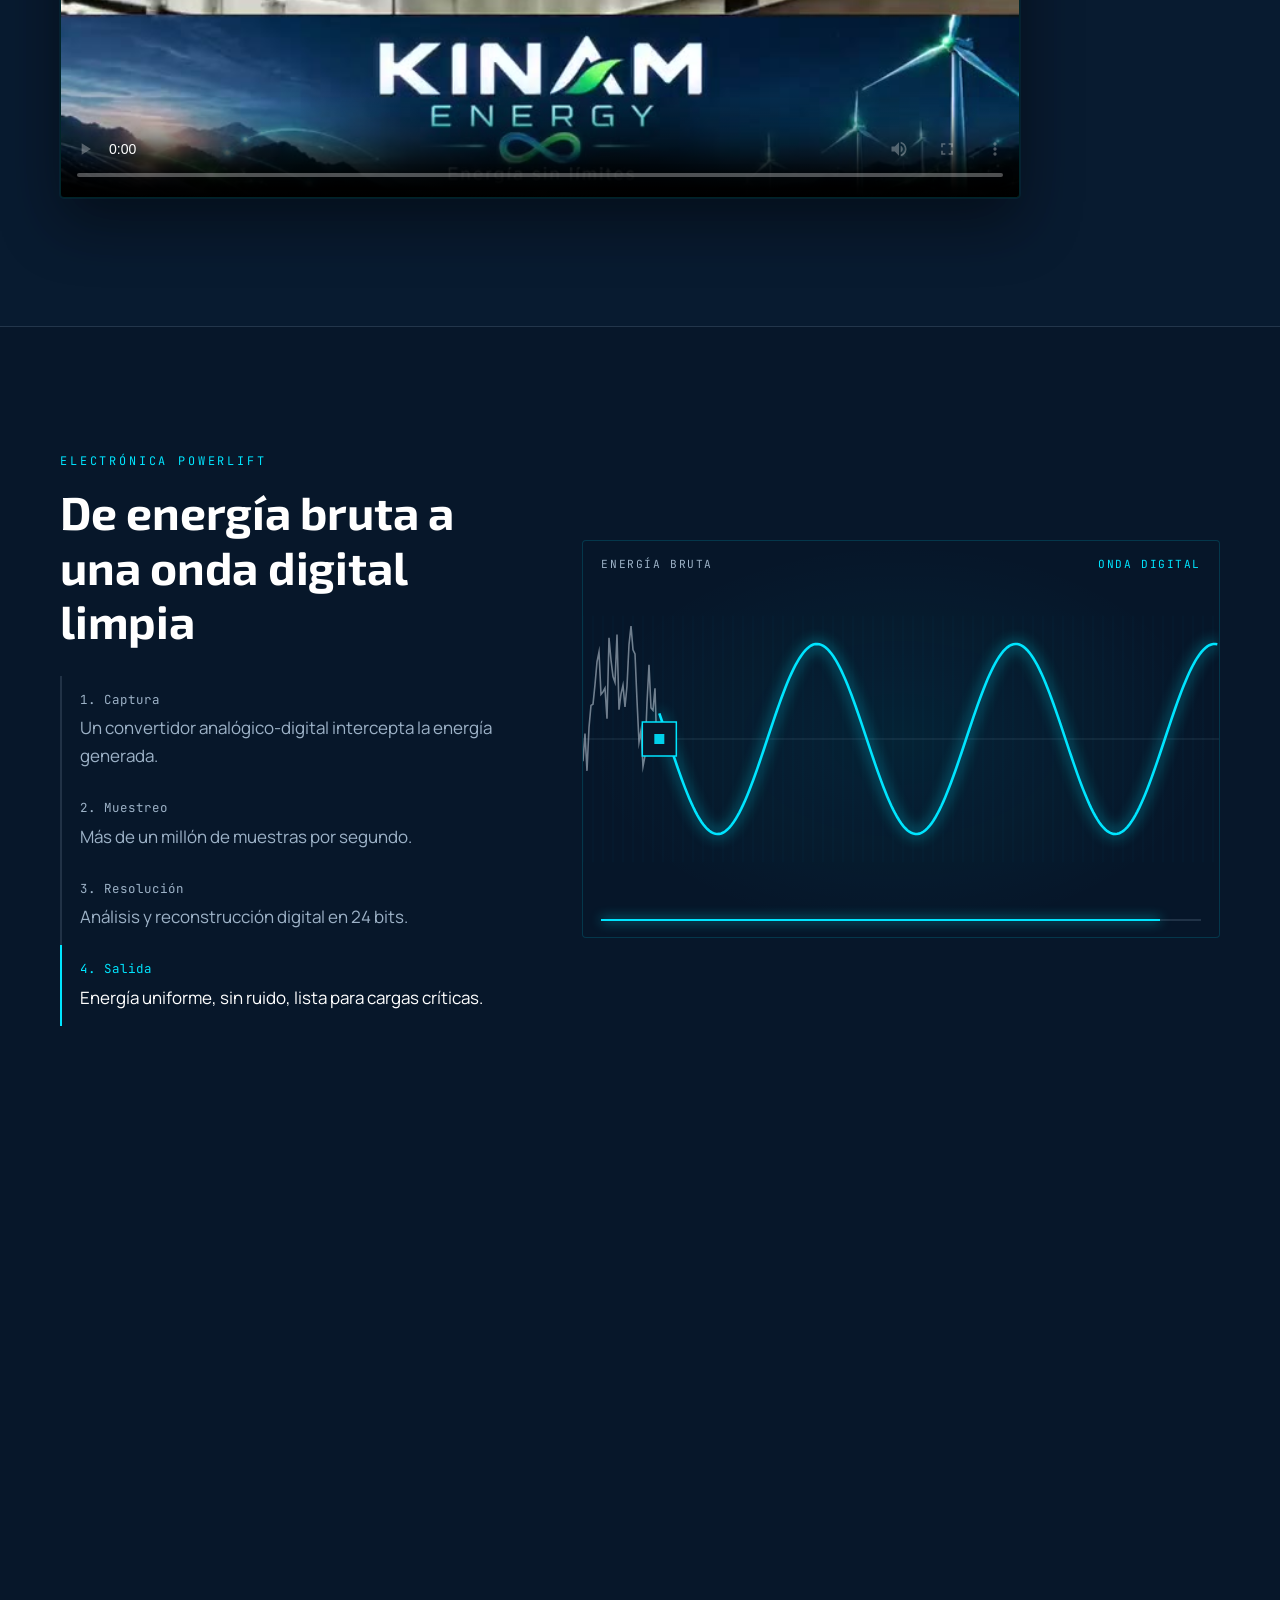
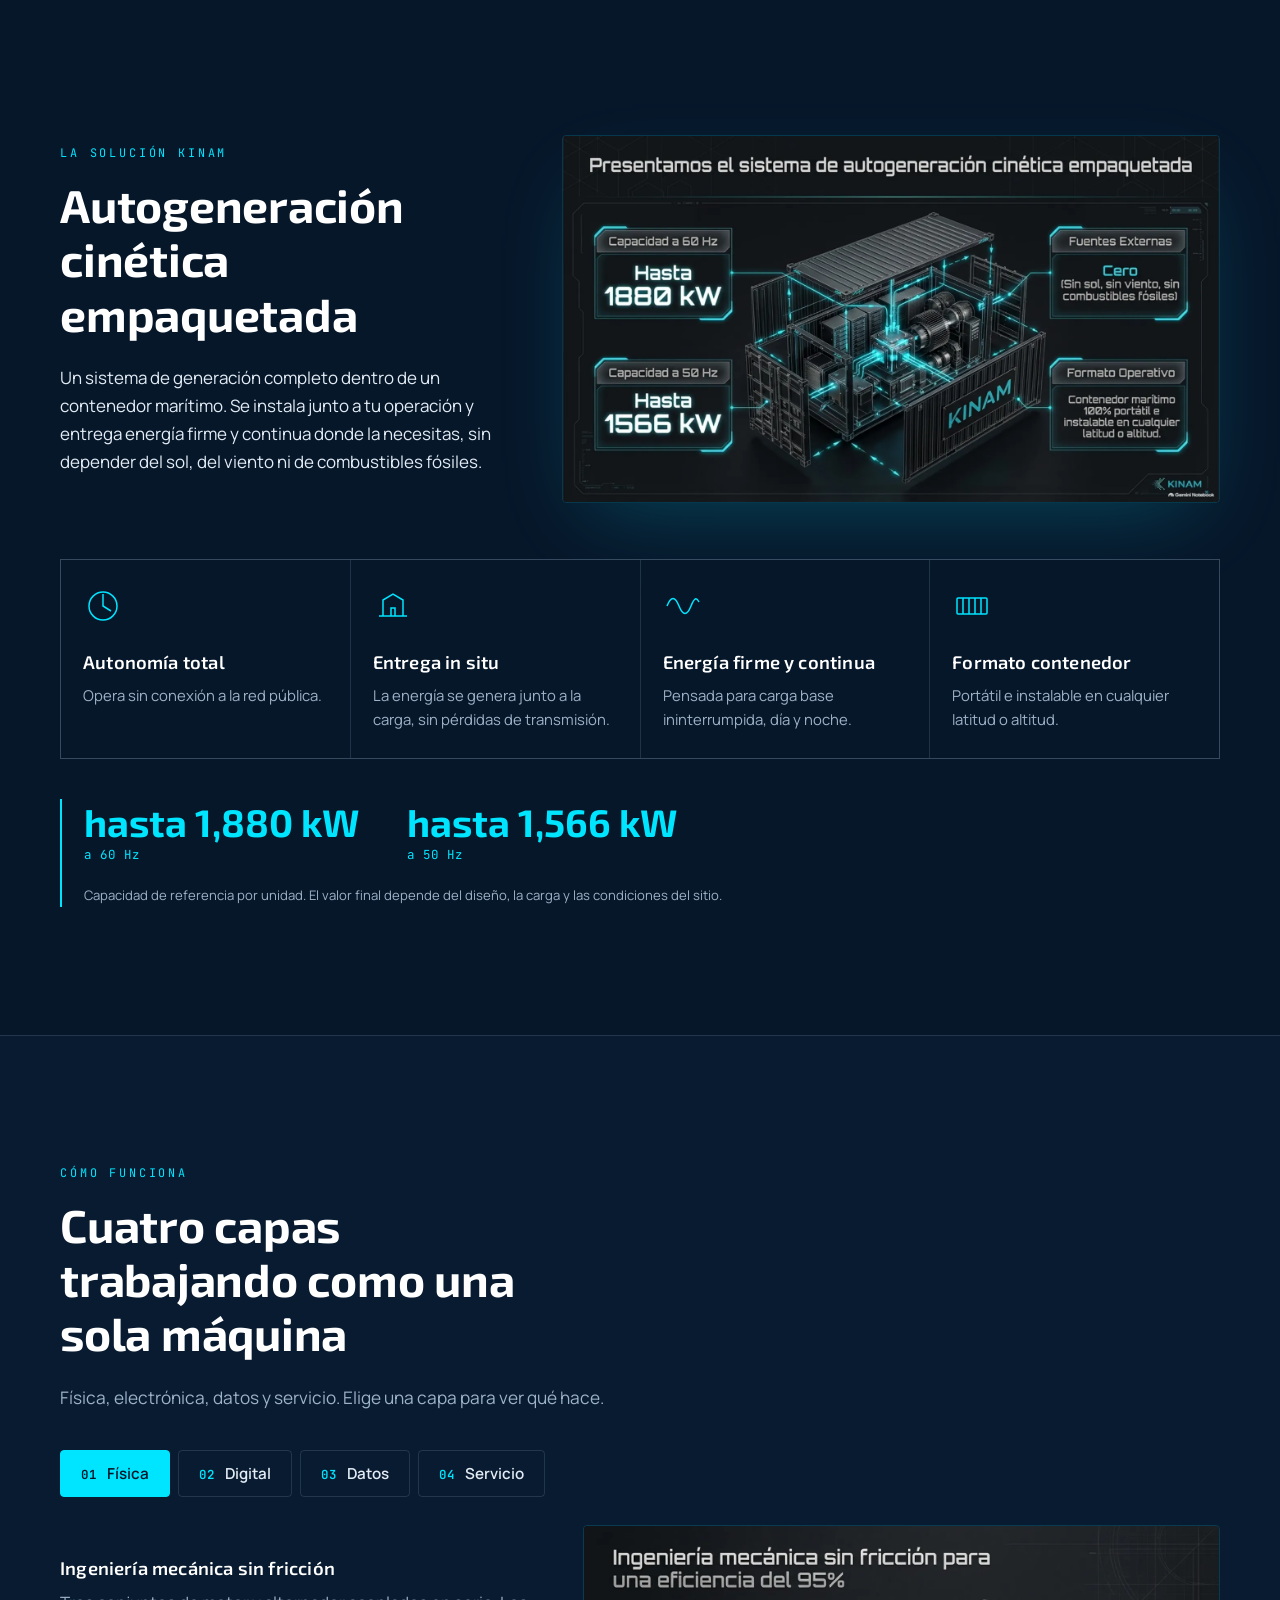
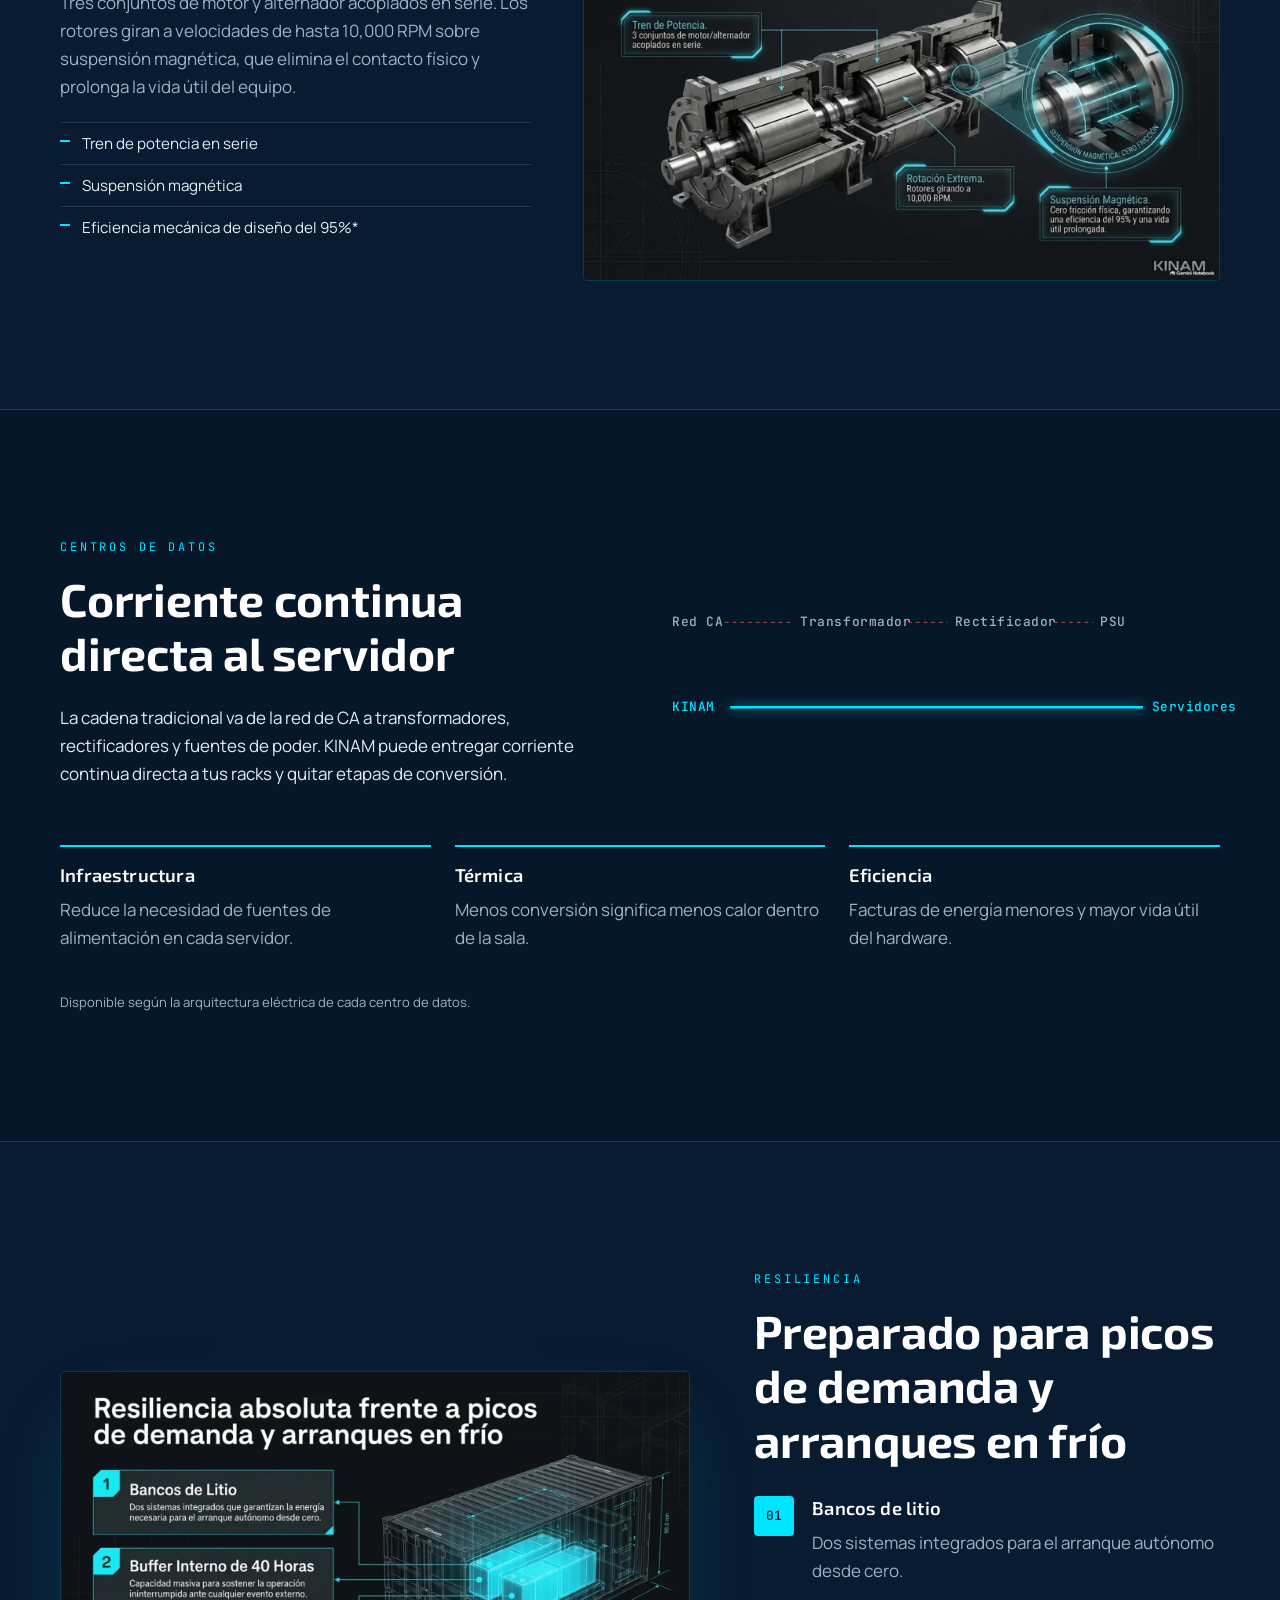
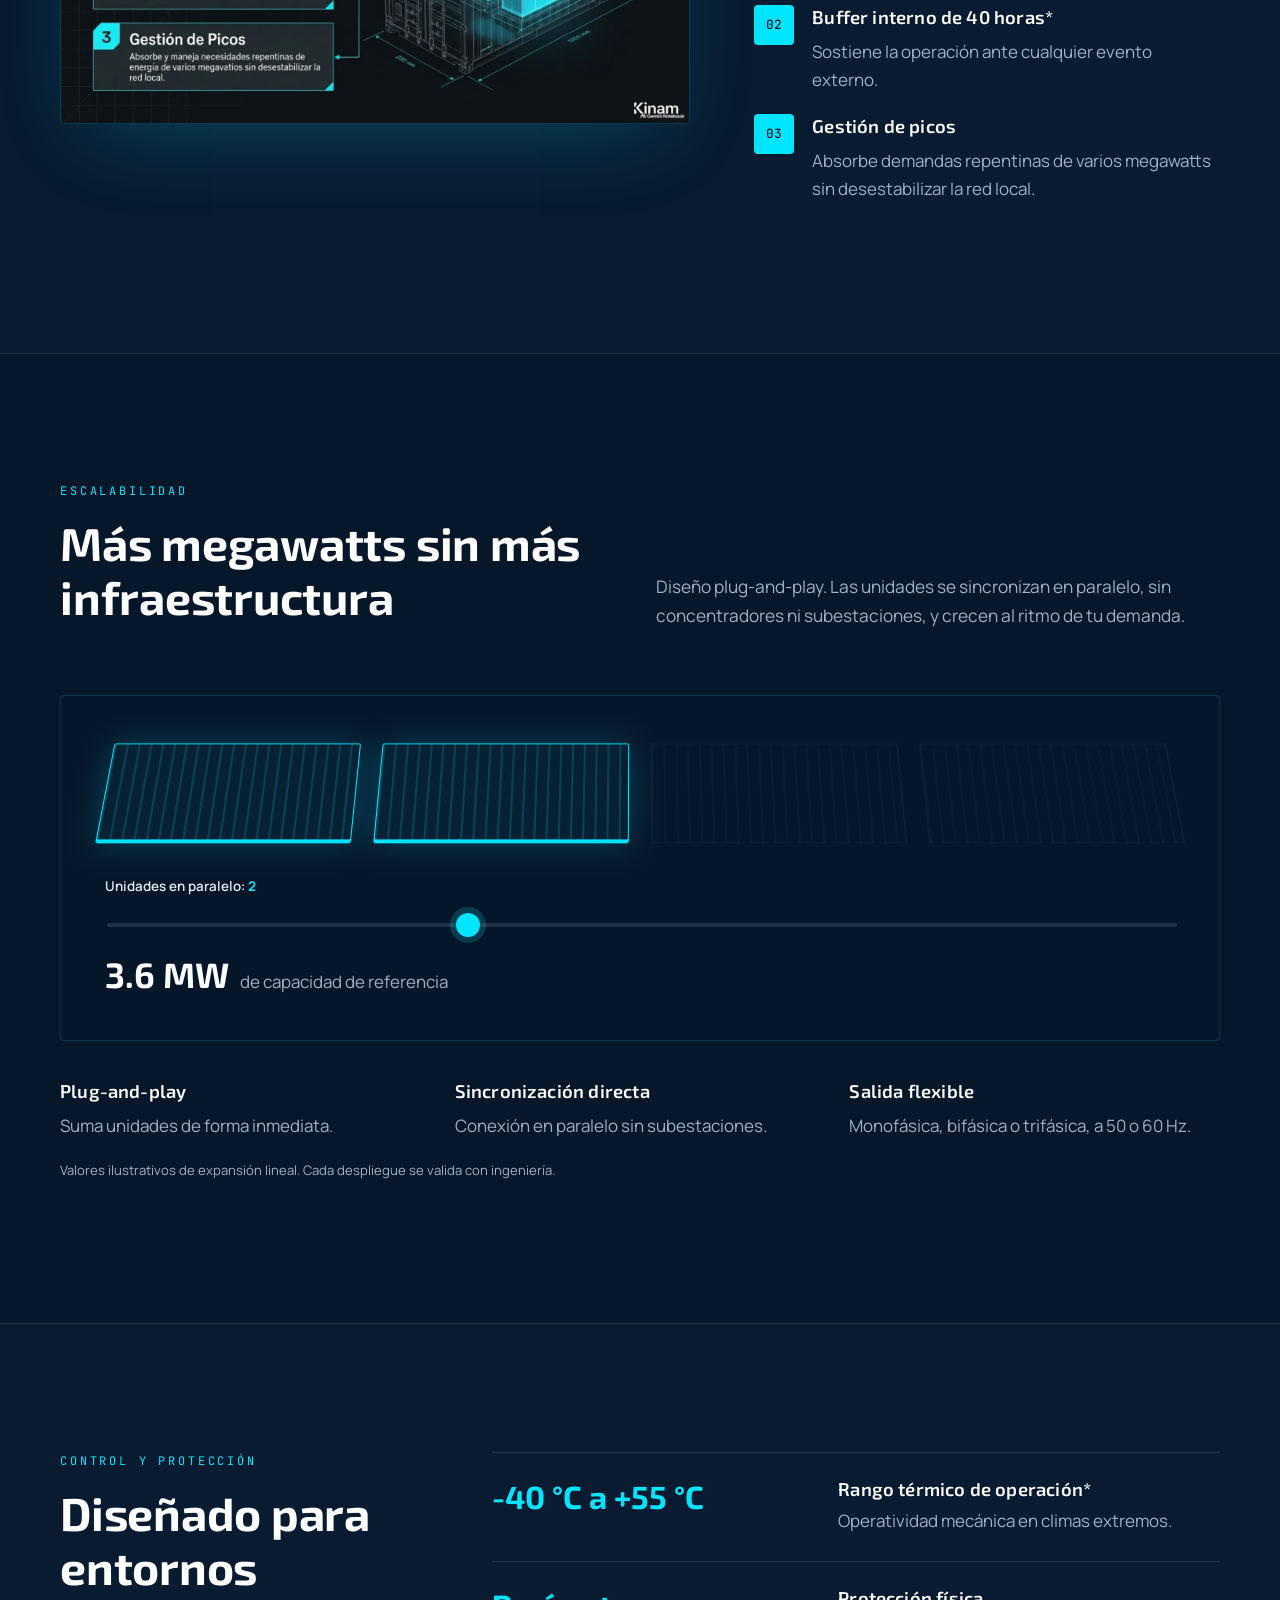
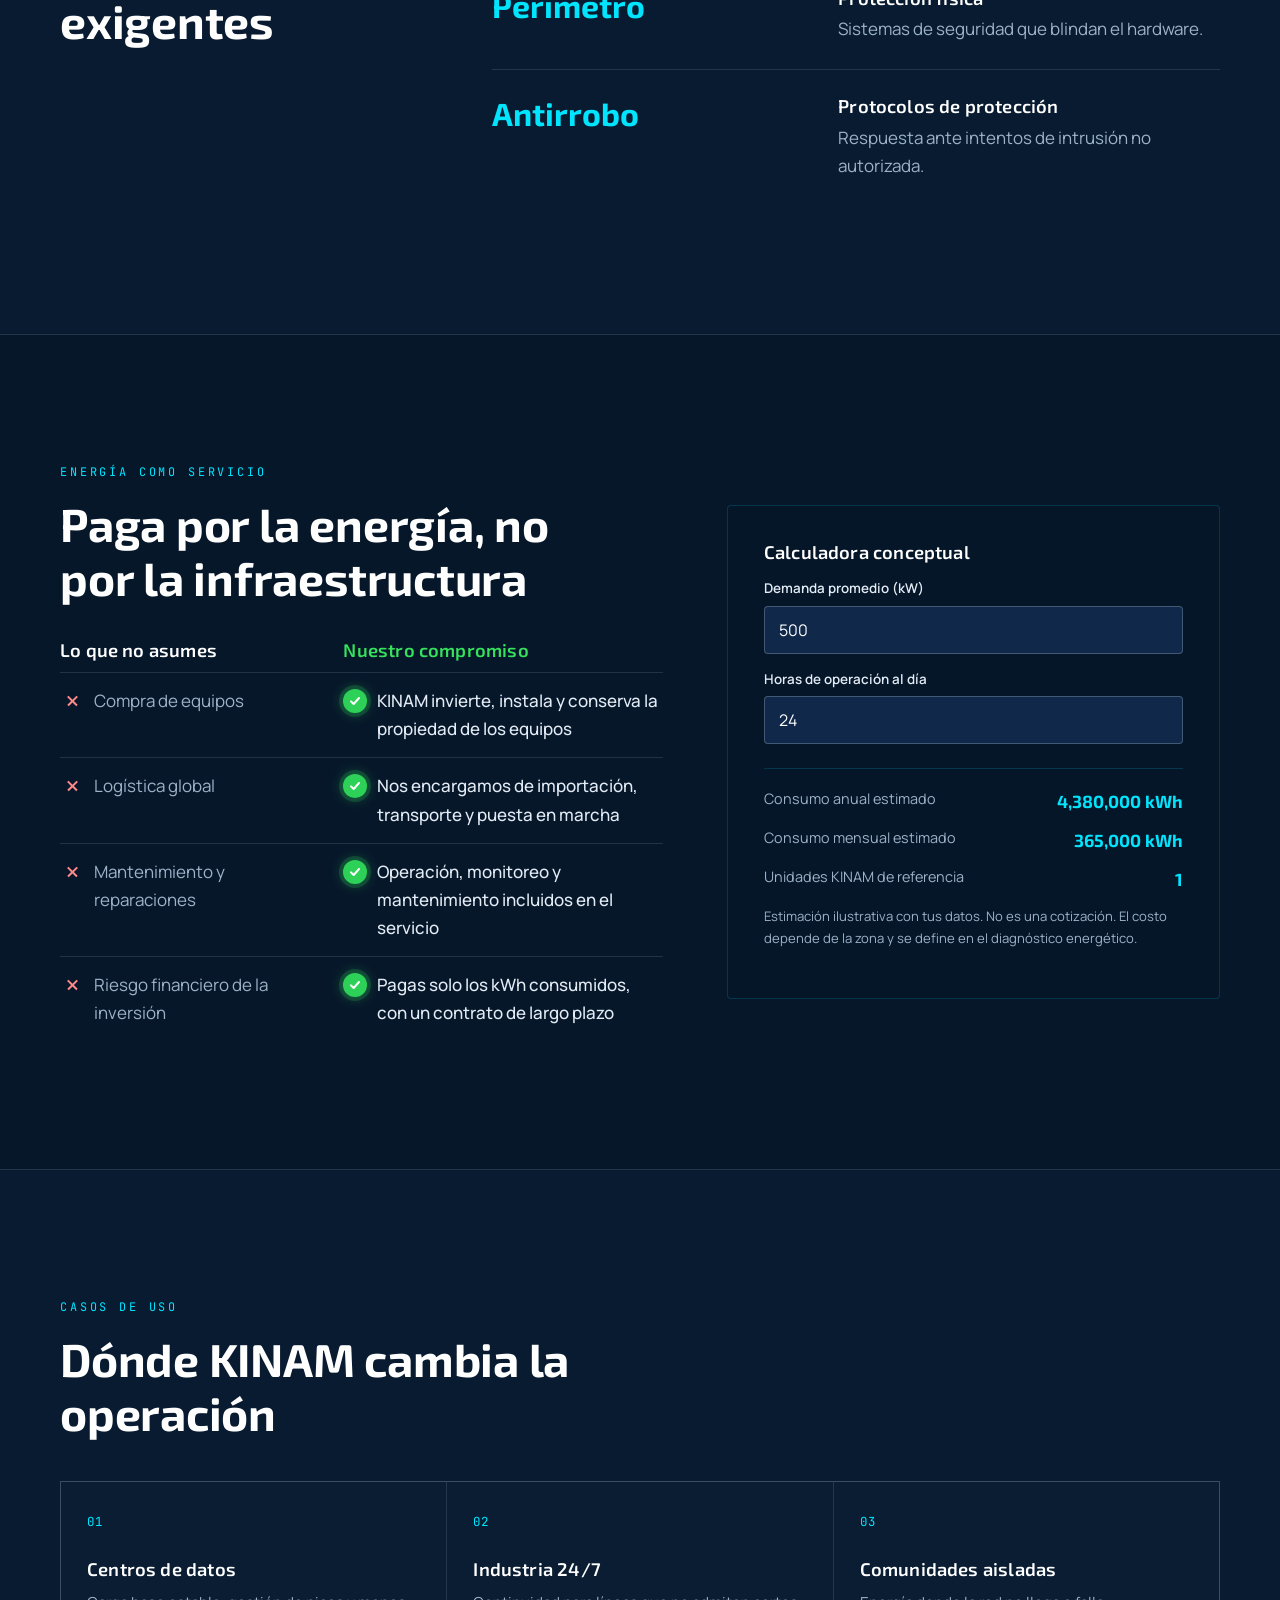
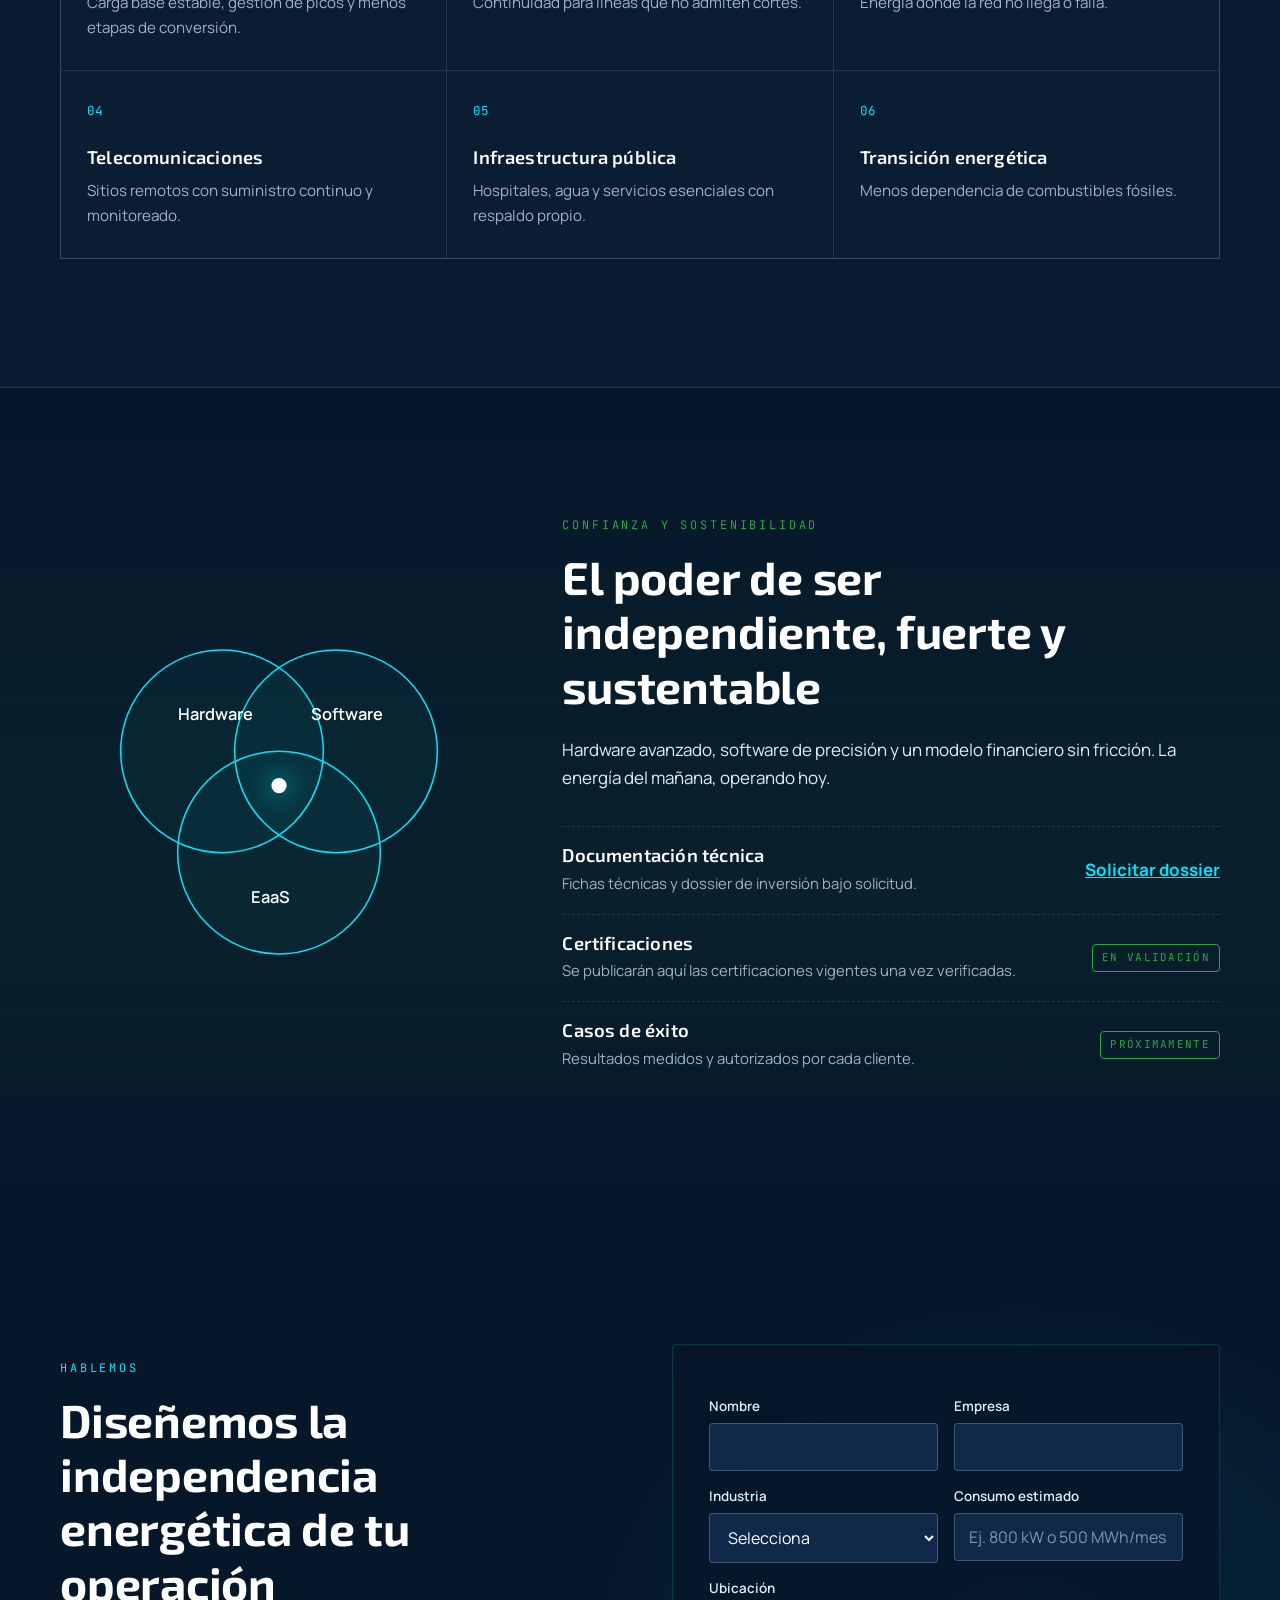
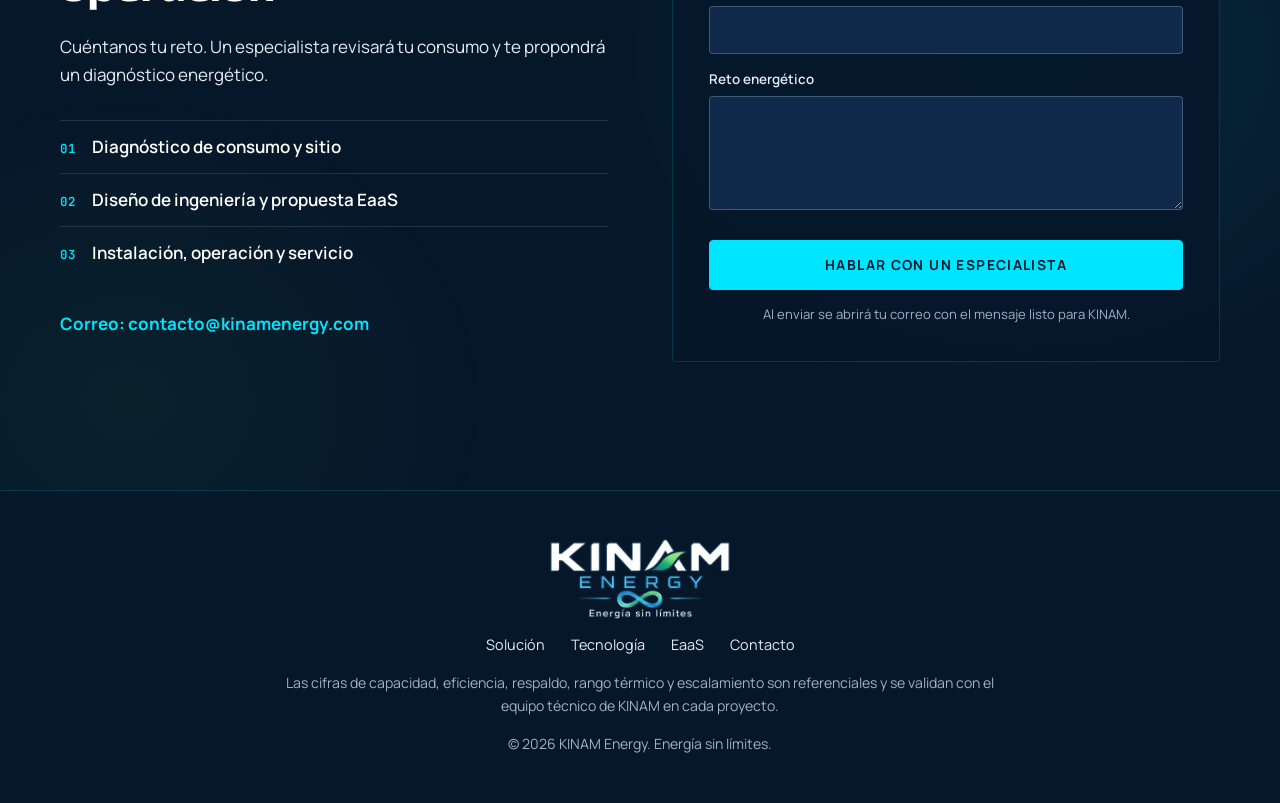
==== commit 0f7df095: "Video Como funciona nuestro Sistema despues de El problema Co-Authored-By: Claude Opus 5.5 (1M conte" ====
--- a/index.html
+++ b/index.html
@@ -142,6 +142,20 @@
       </div>
     </section>
 
+    <!-- Video: cómo funciona -->
+    <section class="section section--panel" id="video" aria-labelledby="video-title">
+      <div class="wrap video">
+        <p class="kicker">Video</p>
+        <h2 id="video-title">Cómo funciona nuestro Sistema</h2>
+        <div class="video__frame reveal">
+          <video controls preload="metadata" playsinline poster="assets/video/como-funciona-poster.jpg" width="768" height="576">
+            <source src="assets/video/como-funciona.mp4" type="video/mp4">
+            Tu navegador no puede reproducir este video. <a href="assets/video/como-funciona.mp4">Descárgalo aquí</a>.
+          </video>
+        </div>
+      </div>
+    </section>
+
     <!-- Firma: de energía bruta a onda digital (scroll) -->
     <section class="wave" id="onda" aria-labelledby="onda-title">
       <div class="wave__sticky">
--- a/assets/css/styles.css
+++ b/assets/css/styles.css
@@ -230,6 +230,11 @@
 .sec__list h3 { margin: 0; }
 .sec__list p { margin: 0; color: var(--muted); }
 @media (max-width: 800px) { .sec, .sec__list li { grid-template-columns: 1fr; } .sec__big { grid-row: auto; } }
+
+/* Video */
+.video h2 { max-width: none; }
+.video__frame { margin-top: 1.6em; max-width: 960px; border: 1px solid var(--line); border-radius: var(--radius); overflow: hidden; background: #000; box-shadow: 0 0 0 1px rgba(0, 229, 255, .06), 0 24px 60px rgba(0, 0, 0, .45); }
+.video__frame video { display: block; width: 100%; height: auto; aspect-ratio: 4 / 3; }
 
 /* EaaS */
 .eaas { display: grid; grid-template-columns: 1.1fr .9fr; gap: clamp(32px, 5vw, 72px); align-items: center; }
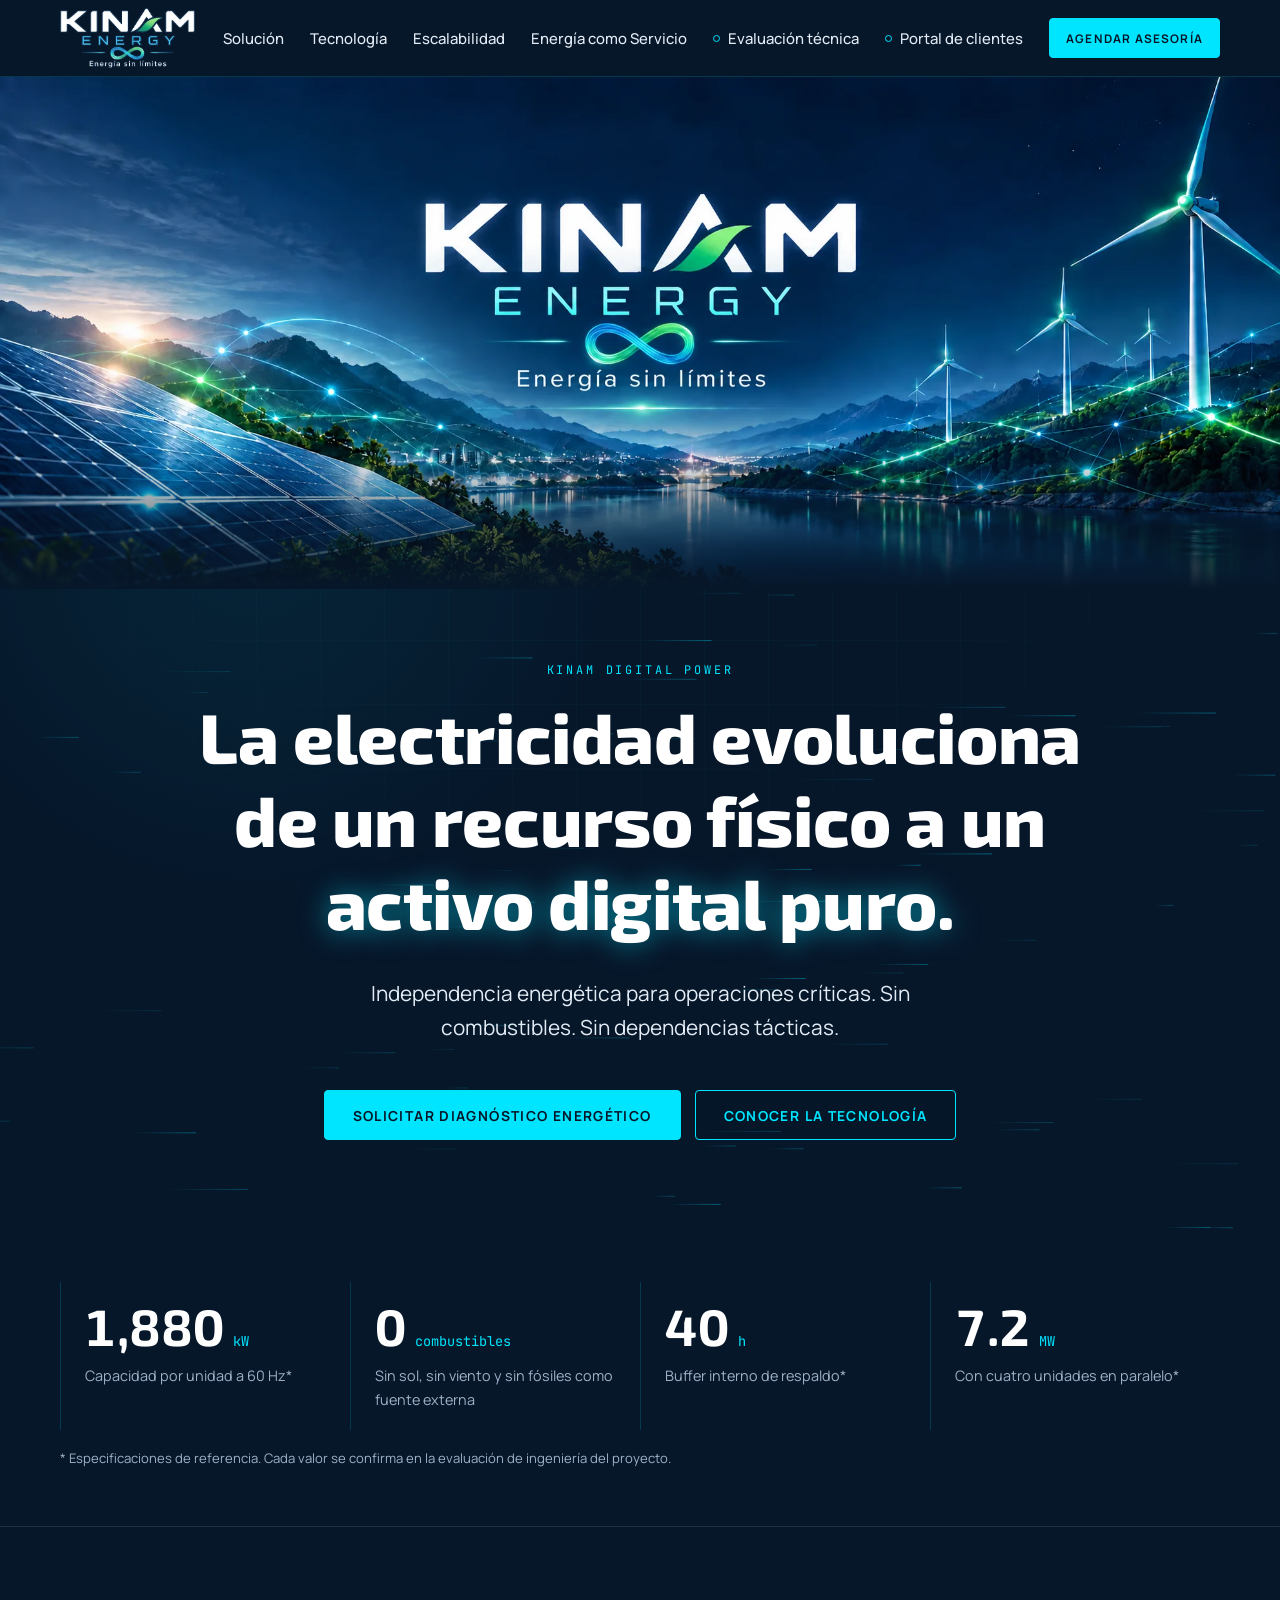
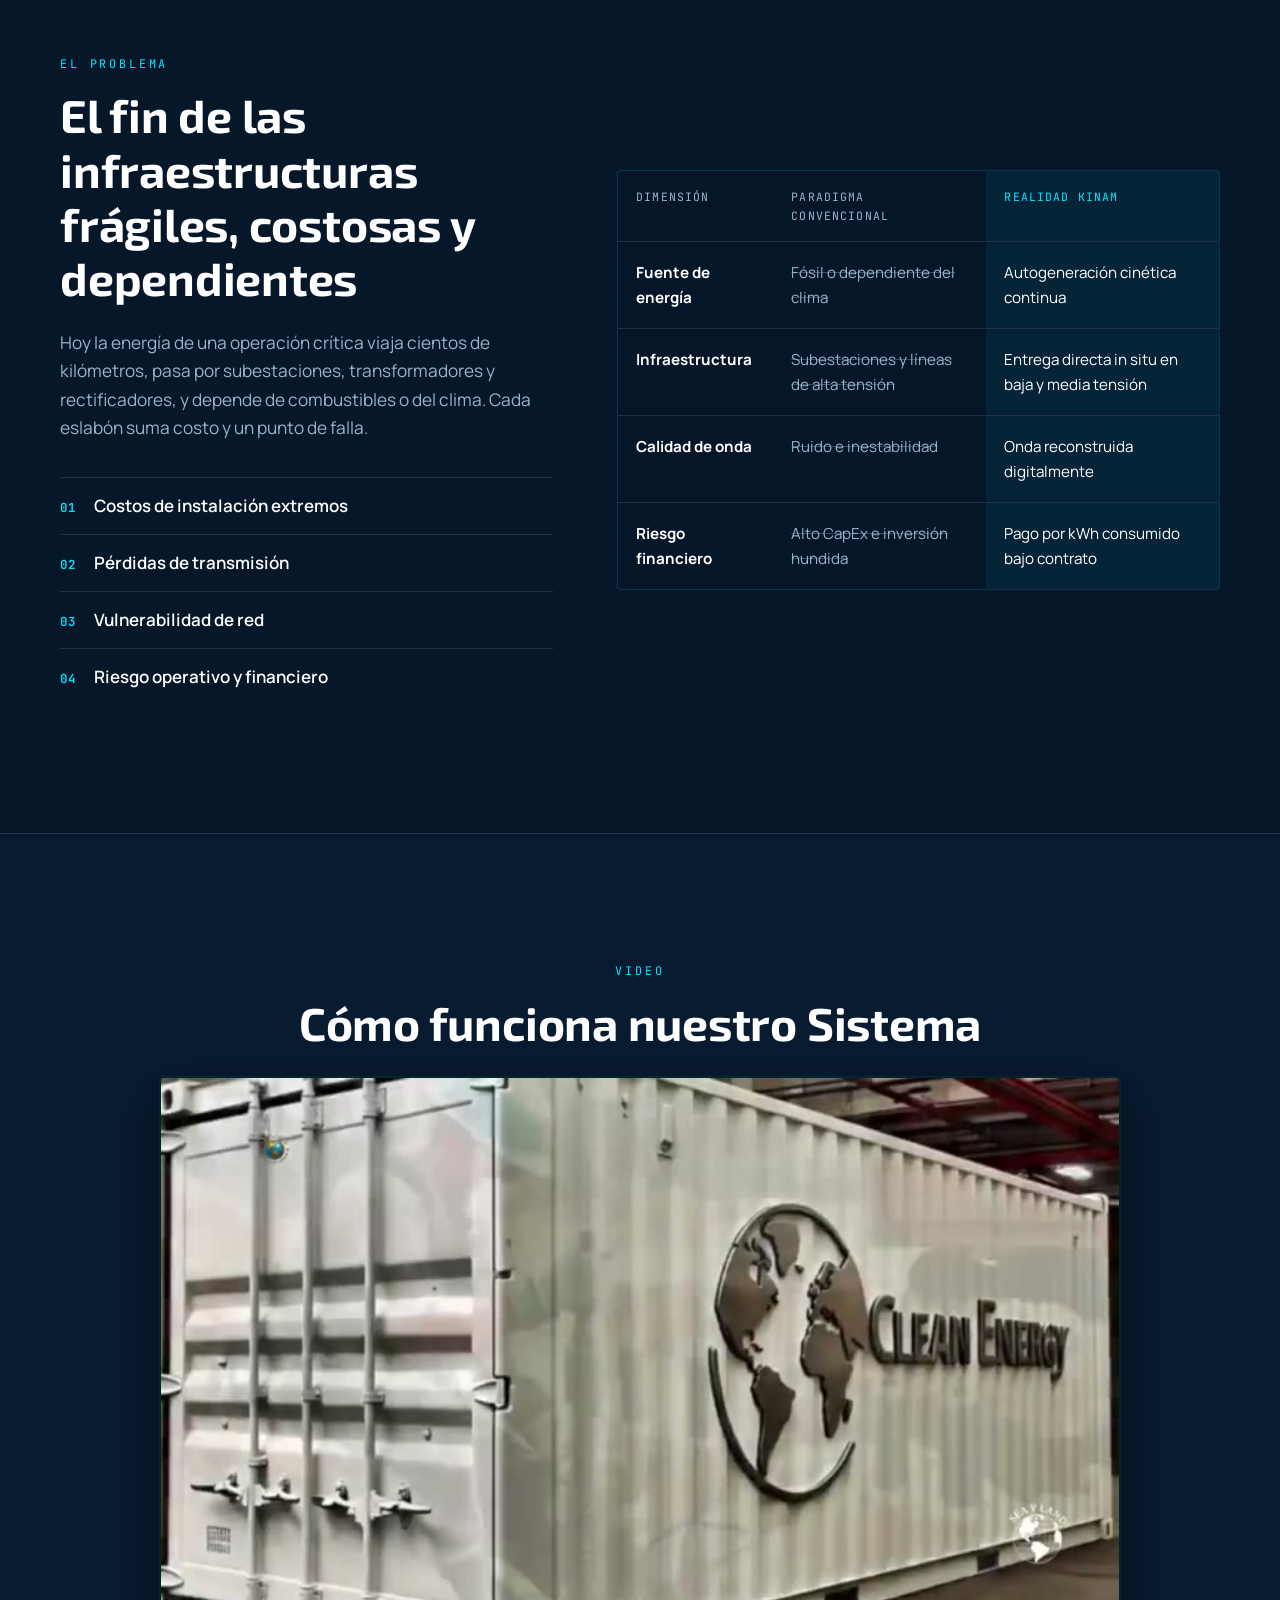
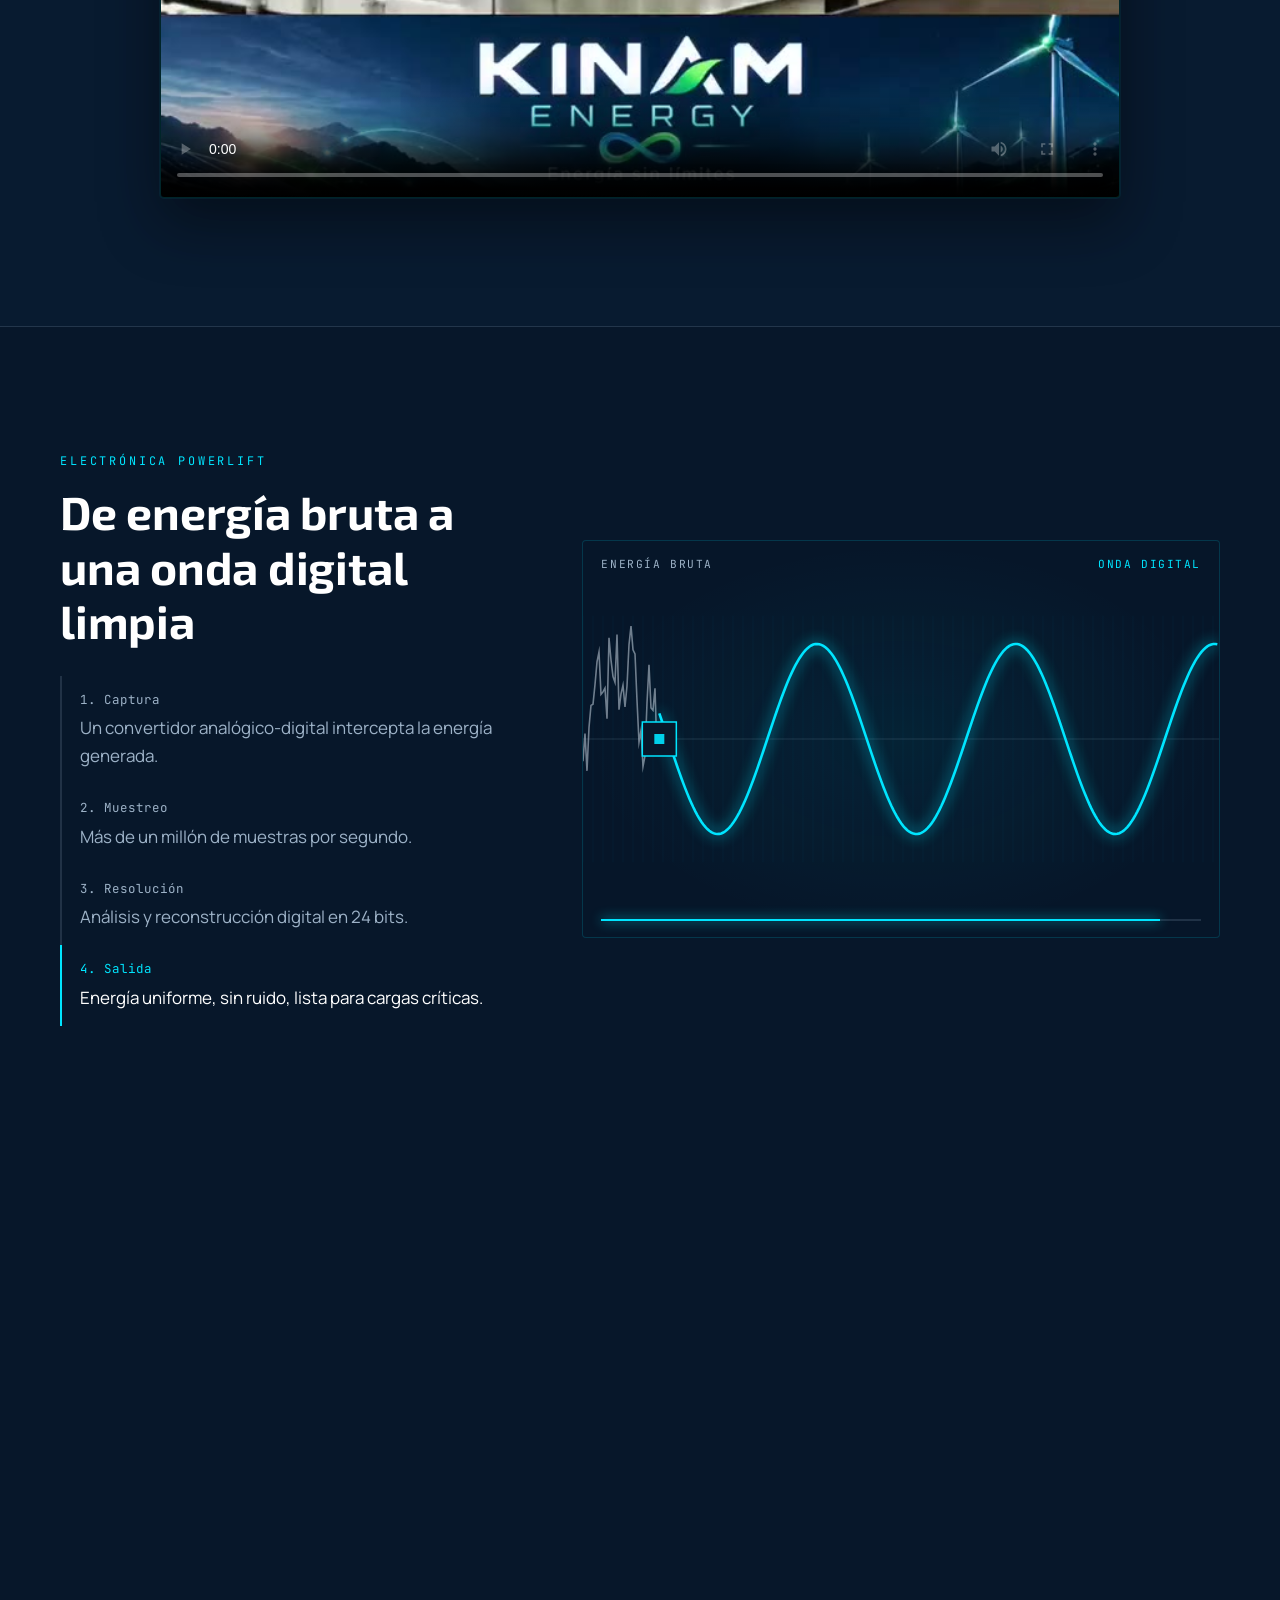
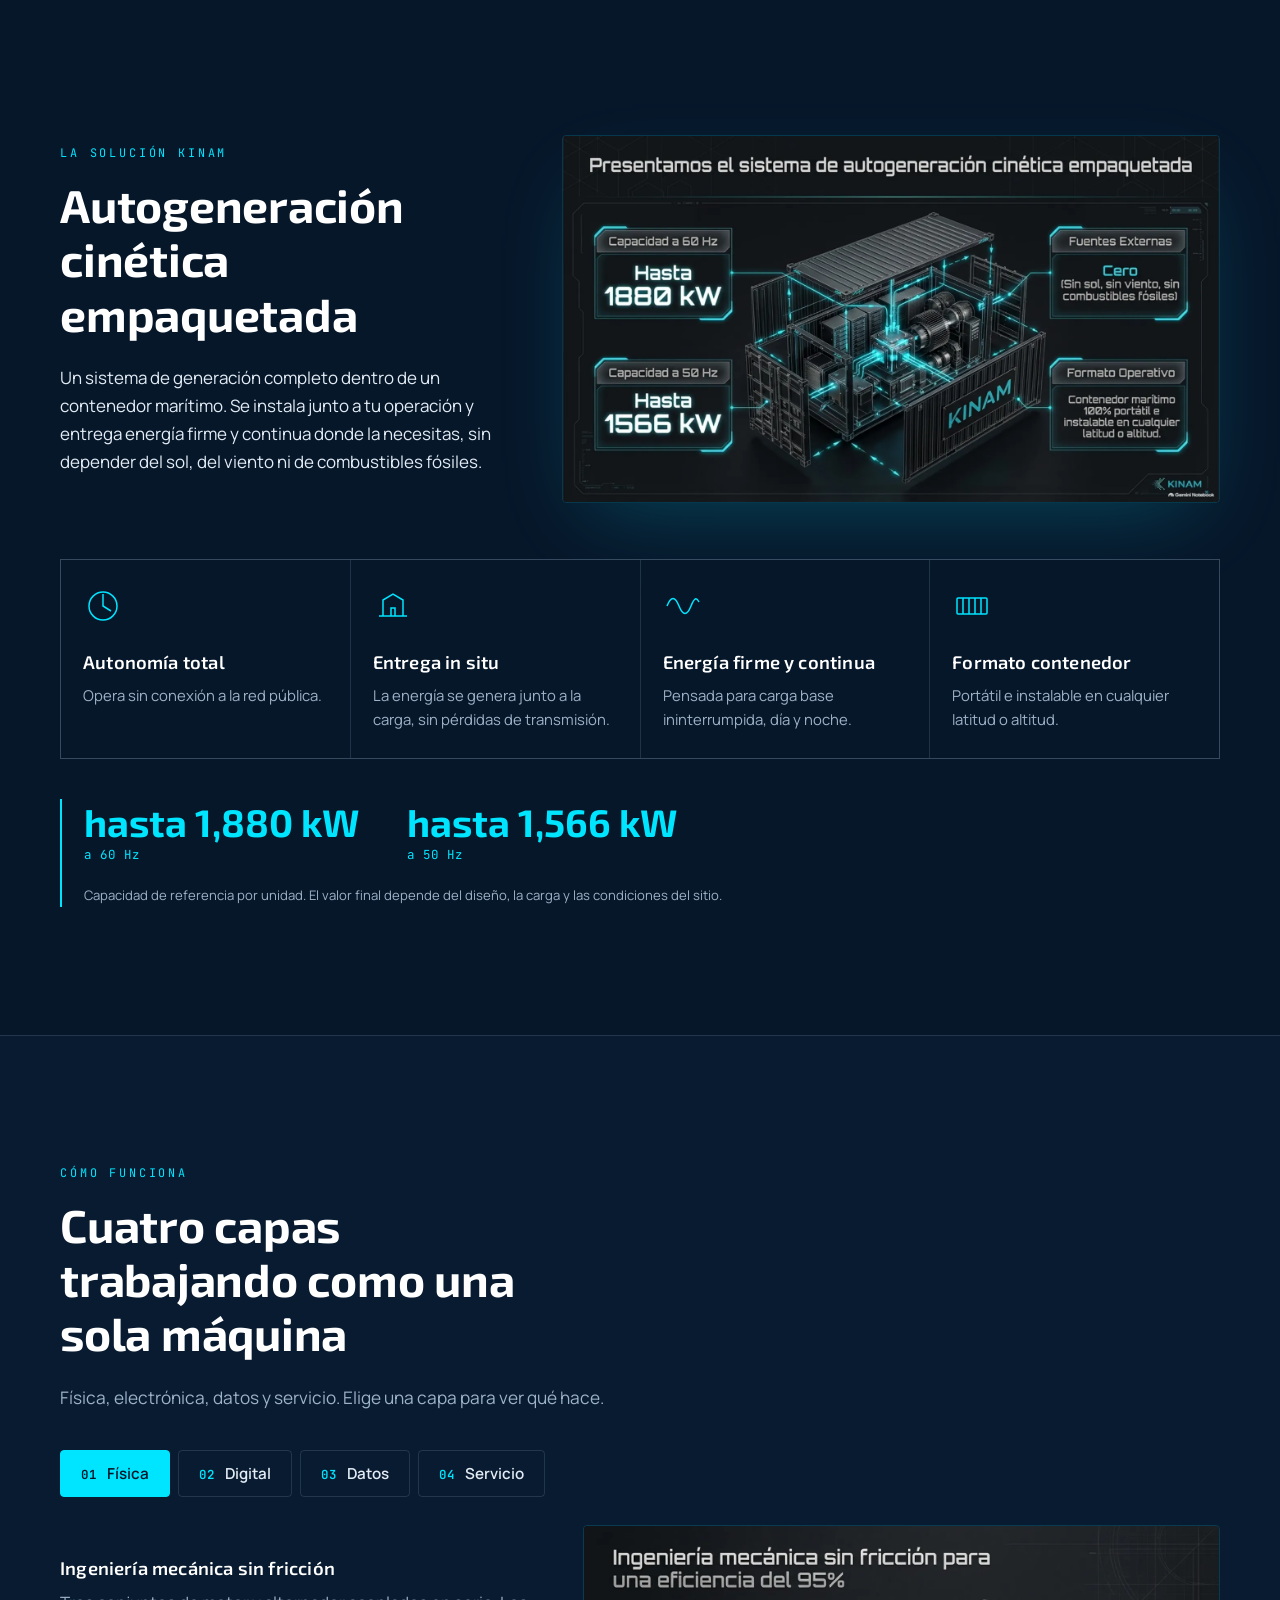
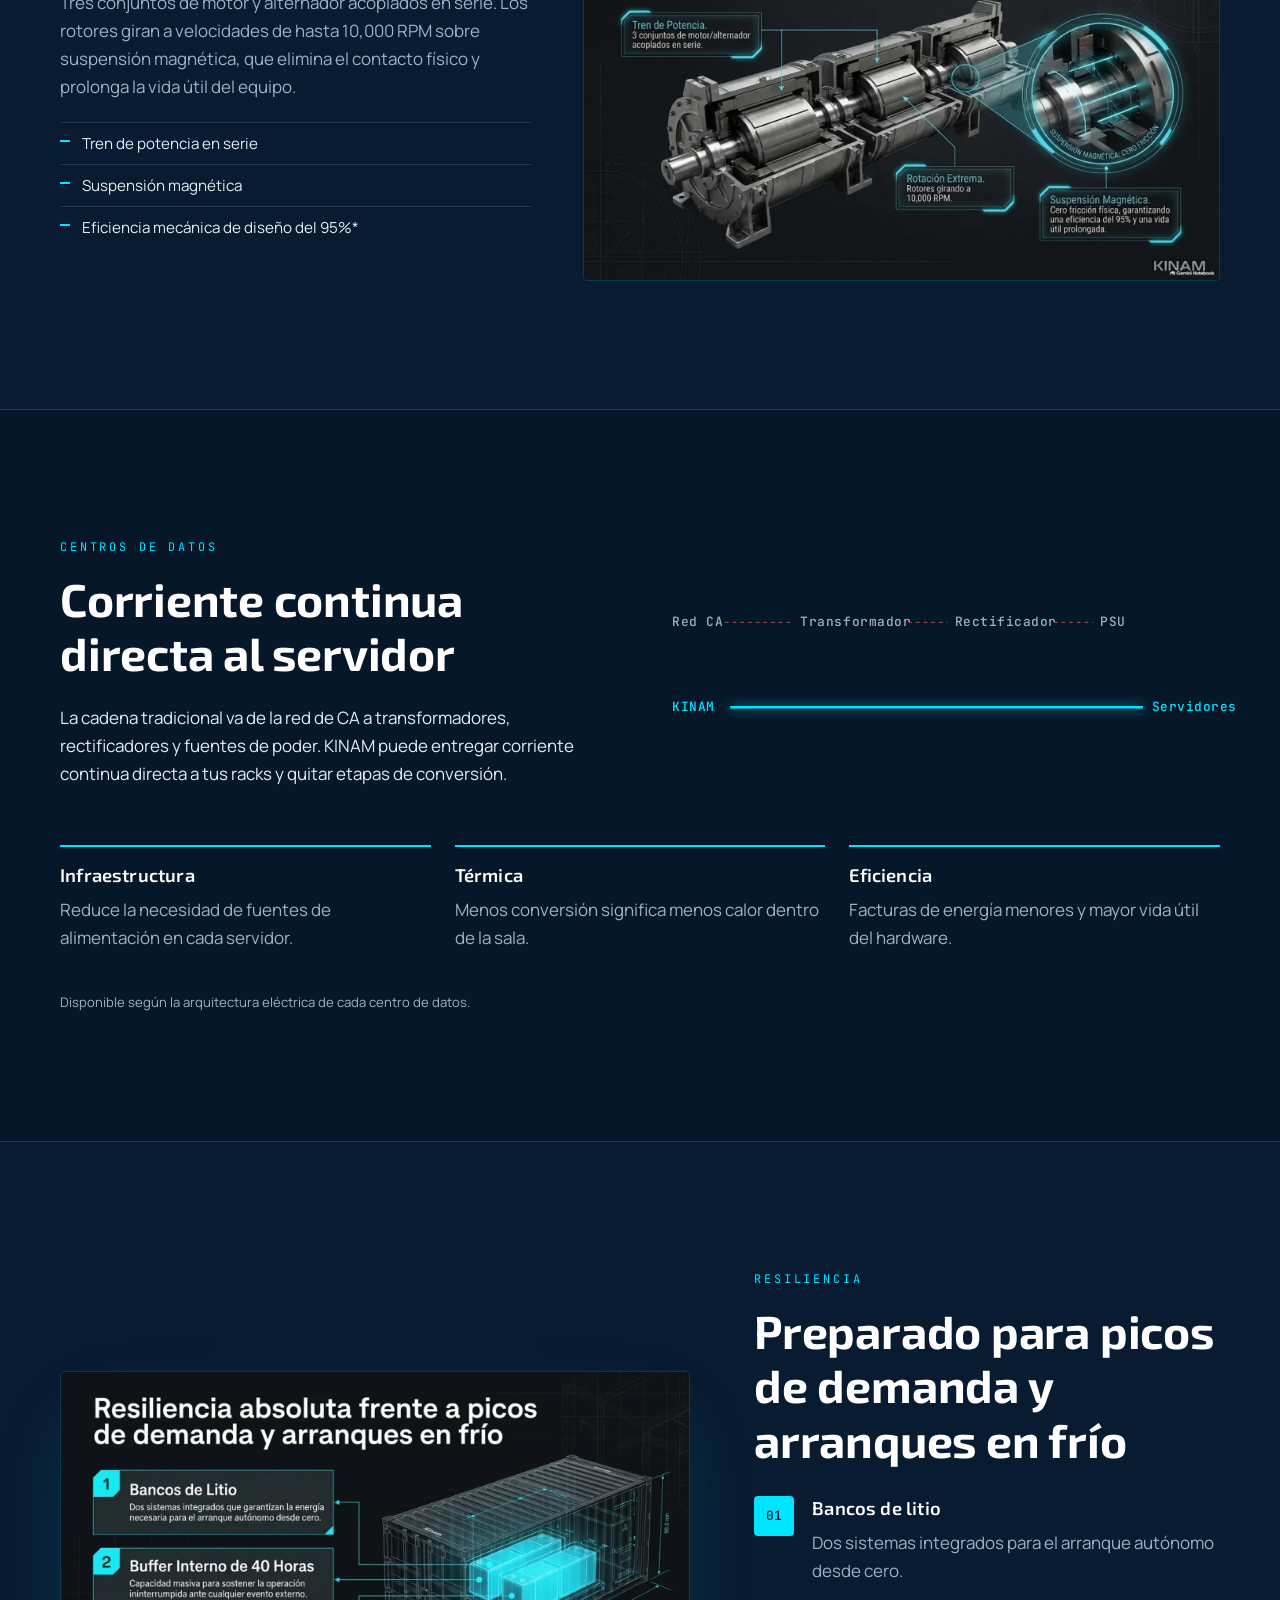
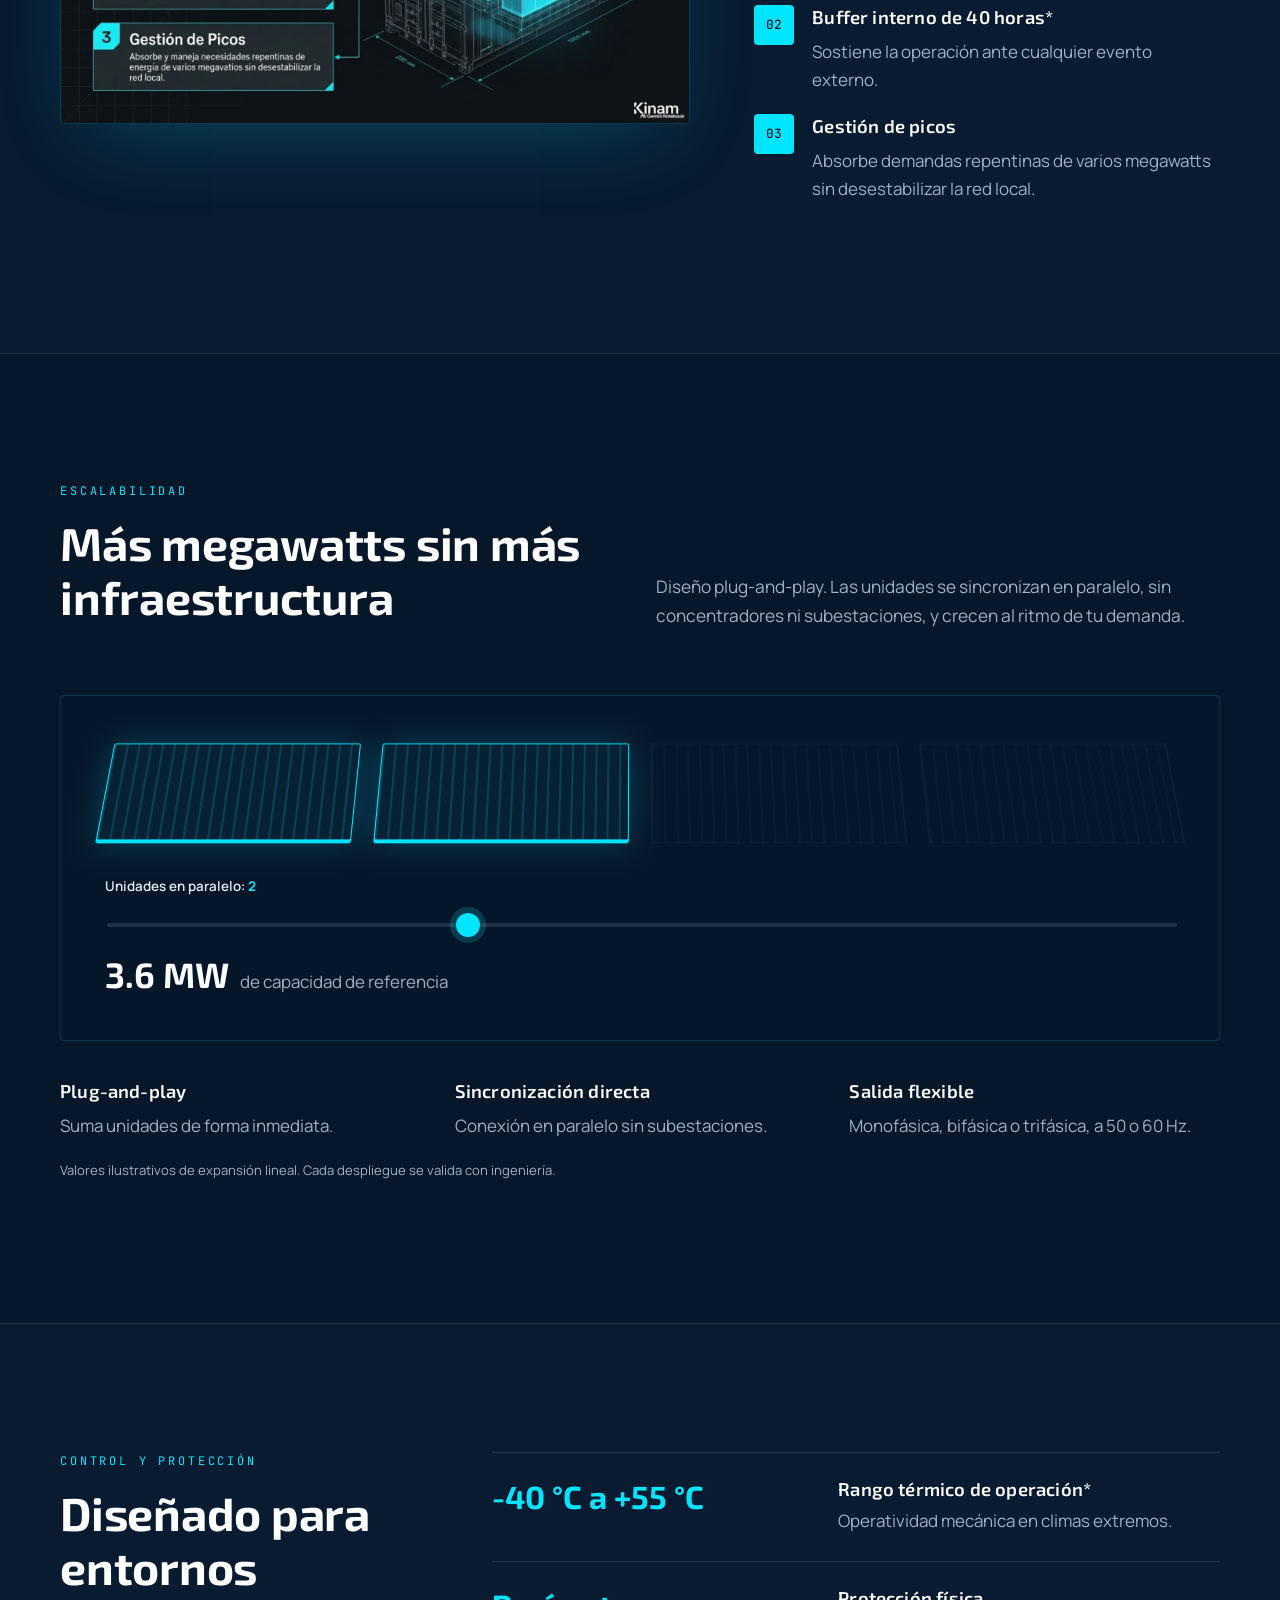
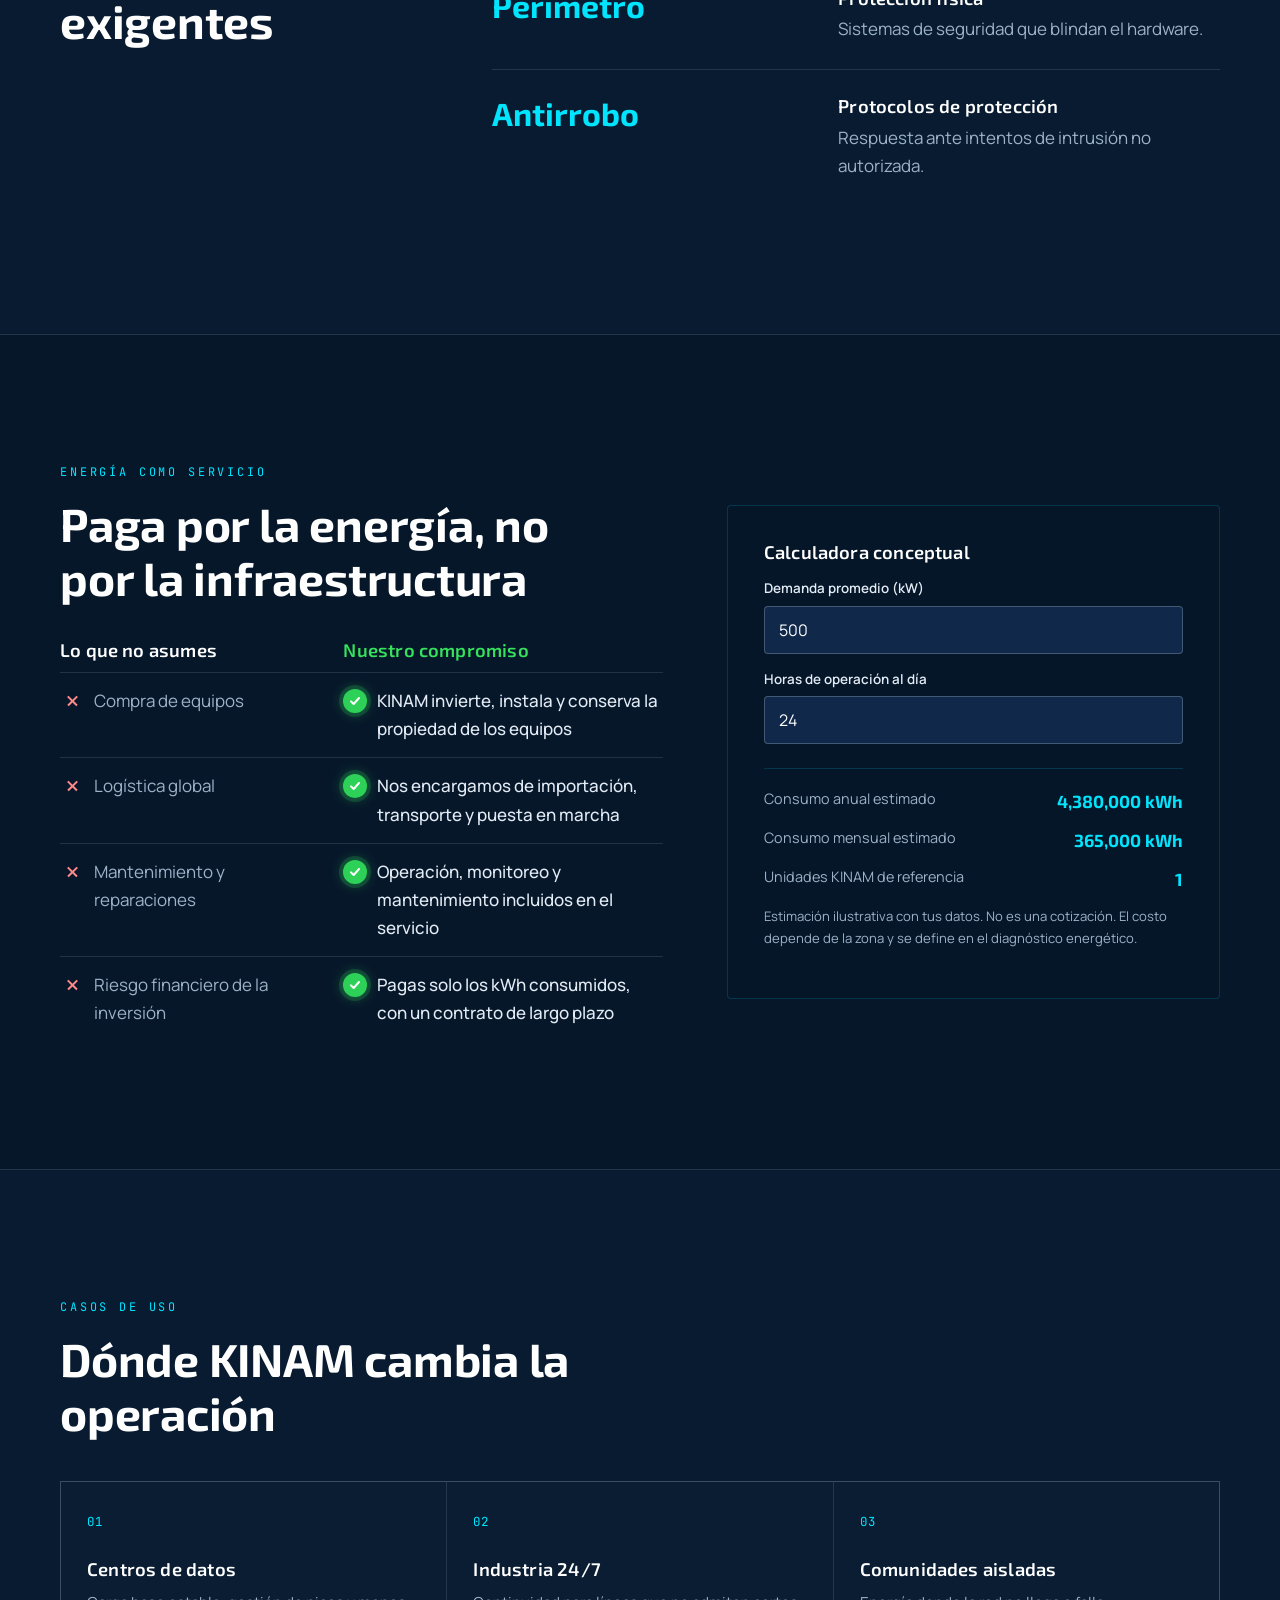
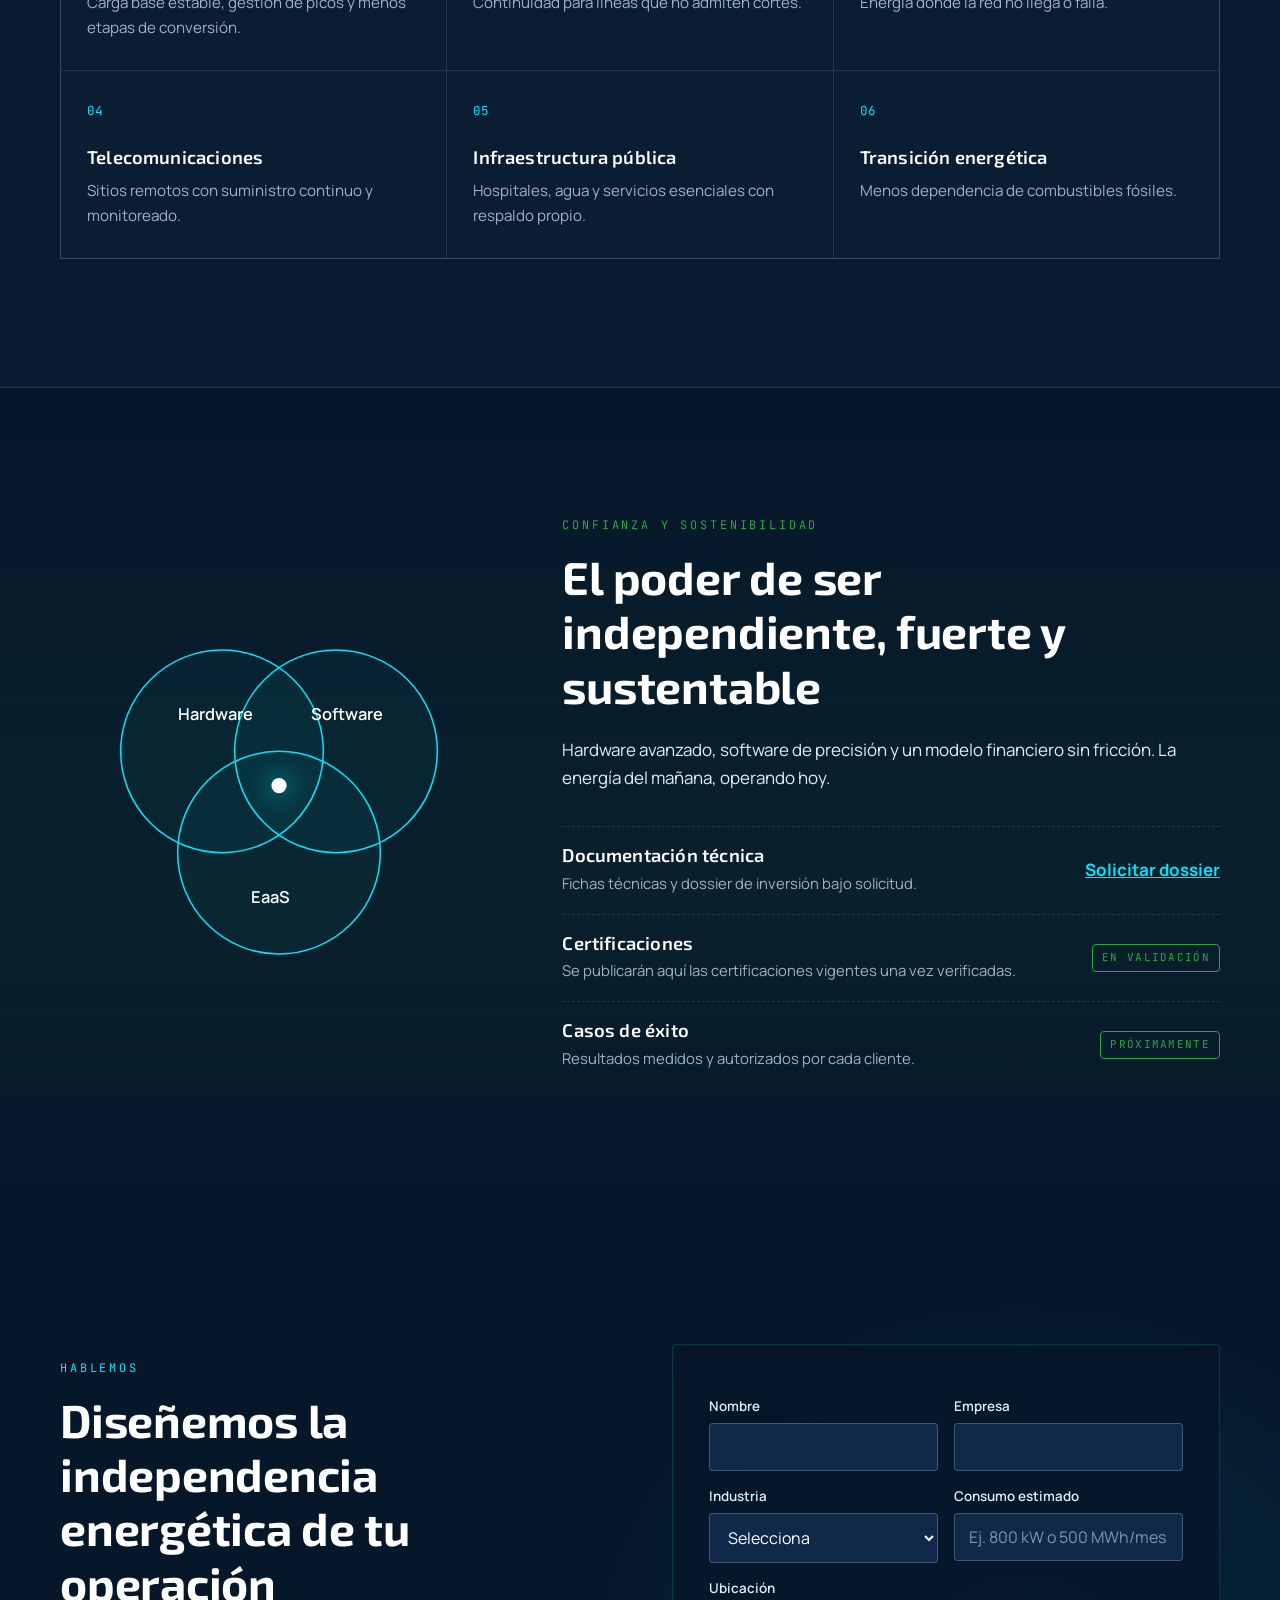
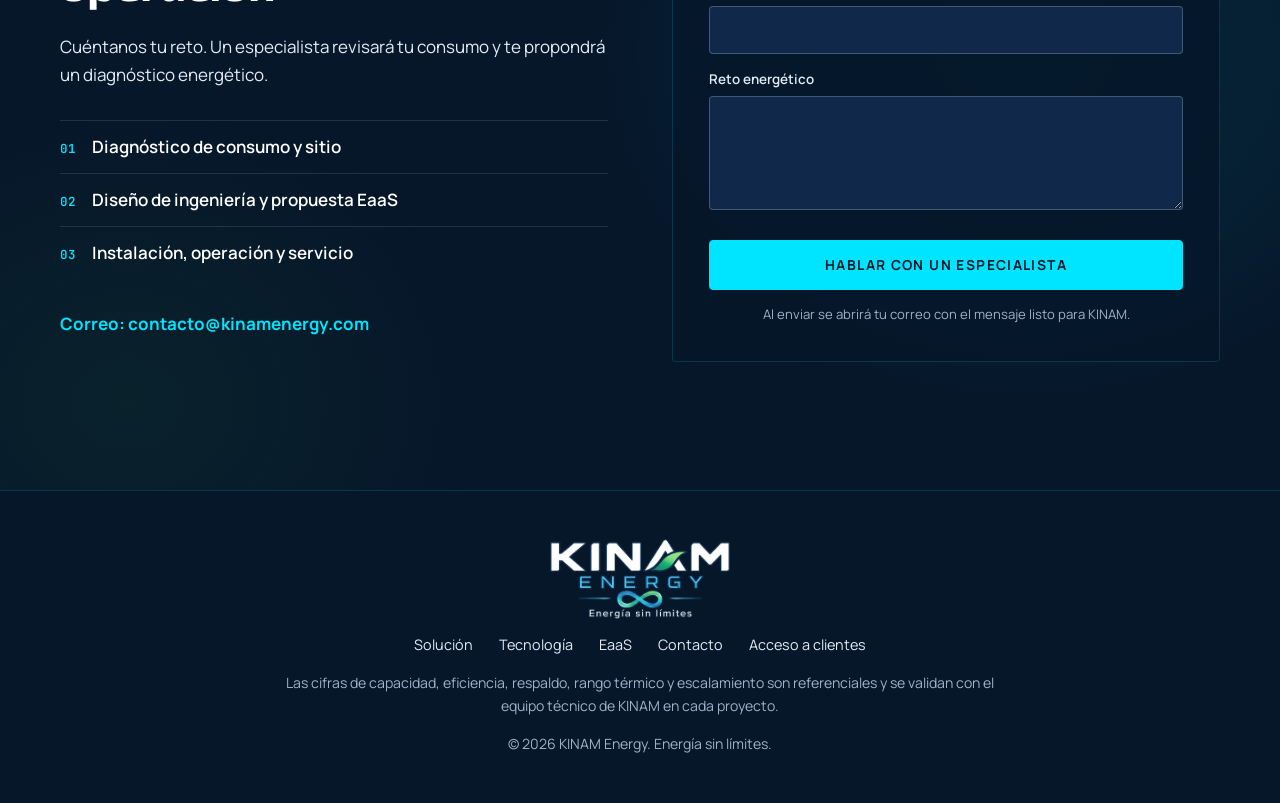
==== commit 52006253: "Agrega Evaluación técnica y Portal de clientes con registro e inicio de sesión Nuevas opciones en el" ====
--- a/index.html
+++ b/index.html
@@ -75,6 +75,8 @@
         <a href="#tecnologia">Tecnología</a>
         <a href="#escalabilidad">Escalabilidad</a>
         <a href="#eaas">Energía como Servicio</a>
+        <a class="nav__private" href="/acceso.html?area=evaluacion">Evaluación técnica</a>
+        <a class="nav__private" href="/acceso.html?area=portal">Portal de clientes</a>
         <a class="btn btn--primary btn--sm" href="#contacto">Agendar asesoría</a>
       </nav>
     </div>
@@ -454,7 +456,7 @@
     <div class="wrap footer__inner">
       <img src="/assets/img/logo-kinam.webp" alt="KINAM Energy" width="180" height="80" loading="lazy">
       <nav class="footer__nav" aria-label="Pie de página">
-        <a href="#solucion">Solución</a><a href="#tecnologia">Tecnología</a><a href="#eaas">EaaS</a><a href="#contacto">Contacto</a>
+        <a href="#solucion">Solución</a><a href="#tecnologia">Tecnología</a><a href="#eaas">EaaS</a><a href="#contacto">Contacto</a><a href="/acceso.html">Acceso a clientes</a>
       </nav>
       <p class="note">Las cifras de capacidad, eficiencia, respaldo, rango térmico y escalamiento son referenciales y se validan con el equipo técnico de KINAM en cada proyecto.</p>
       <p>&copy; <span id="year">2026</span> KINAM Energy. Energía sin límites.</p>
--- a/assets/css/styles.css
+++ b/assets/css/styles.css
@@ -57,7 +57,8 @@
 .nav { position: sticky; top: 0; z-index: 50; background: var(--navy); border-bottom: 1px solid var(--line); }
 .nav__inner { display: flex; align-items: center; justify-content: space-between; height: 76px; }
 .nav__brand img { height: 60px; width: auto; }
-.nav__menu { display: flex; align-items: center; gap: 30px; }
+.nav__menu { display: flex; align-items: center; gap: 26px; }
+.nav__private::before { content: ""; display: inline-block; width: 7px; height: 7px; margin-right: 8px; border: 1px solid var(--cyan); border-radius: 50%; vertical-align: 2px; }
 .nav__menu a:not(.btn) { color: var(--text); text-decoration: none; font-size: .93rem; font-weight: 500; position: relative; }
 .nav__menu a:not(.btn)::after { content: ""; position: absolute; left: 0; right: 0; bottom: -6px; height: 1px; background: var(--cyan); transform: scaleX(0); transition: transform .3s var(--ease); }
 .nav__menu a:not(.btn):hover::after { transform: scaleX(1); }
@@ -66,7 +67,7 @@
 .nav__toggle span[aria-hidden] { top: 21px; }
 .nav__toggle span[aria-hidden]::before { left: 0; top: -7px; }
 .nav__toggle span[aria-hidden]::after { left: 0; top: 7px; }
-@media (max-width: 920px) {
+@media (max-width: 1180px) {
   .nav__toggle { display: block; }
   .nav__menu { position: absolute; top: 76px; left: 0; right: 0; flex-direction: column; align-items: stretch; gap: 0; background: var(--navy); border-bottom: 1px solid var(--line); padding: 8px 20px 20px; display: none; }
   .nav__menu.is-open { display: flex; }
@@ -232,8 +233,9 @@
 @media (max-width: 800px) { .sec, .sec__list li { grid-template-columns: 1fr; } .sec__big { grid-row: auto; } }
 
 /* Video */
+.video { text-align: center; }
 .video h2 { max-width: none; }
-.video__frame { margin-top: 1.6em; max-width: 960px; border: 1px solid var(--line); border-radius: var(--radius); overflow: hidden; background: #000; box-shadow: 0 0 0 1px rgba(0, 229, 255, .06), 0 24px 60px rgba(0, 0, 0, .45); }
+.video__frame { margin: 1.6em auto 0; max-width: 960px; border: 1px solid var(--line); border-radius: var(--radius); overflow: hidden; background: #000; box-shadow: 0 0 0 1px rgba(0, 229, 255, .06), 0 24px 60px rgba(0, 0, 0, .45); }
 .video__frame video { display: block; width: 100%; height: auto; aspect-ratio: 4 / 3; }
 
 /* EaaS */
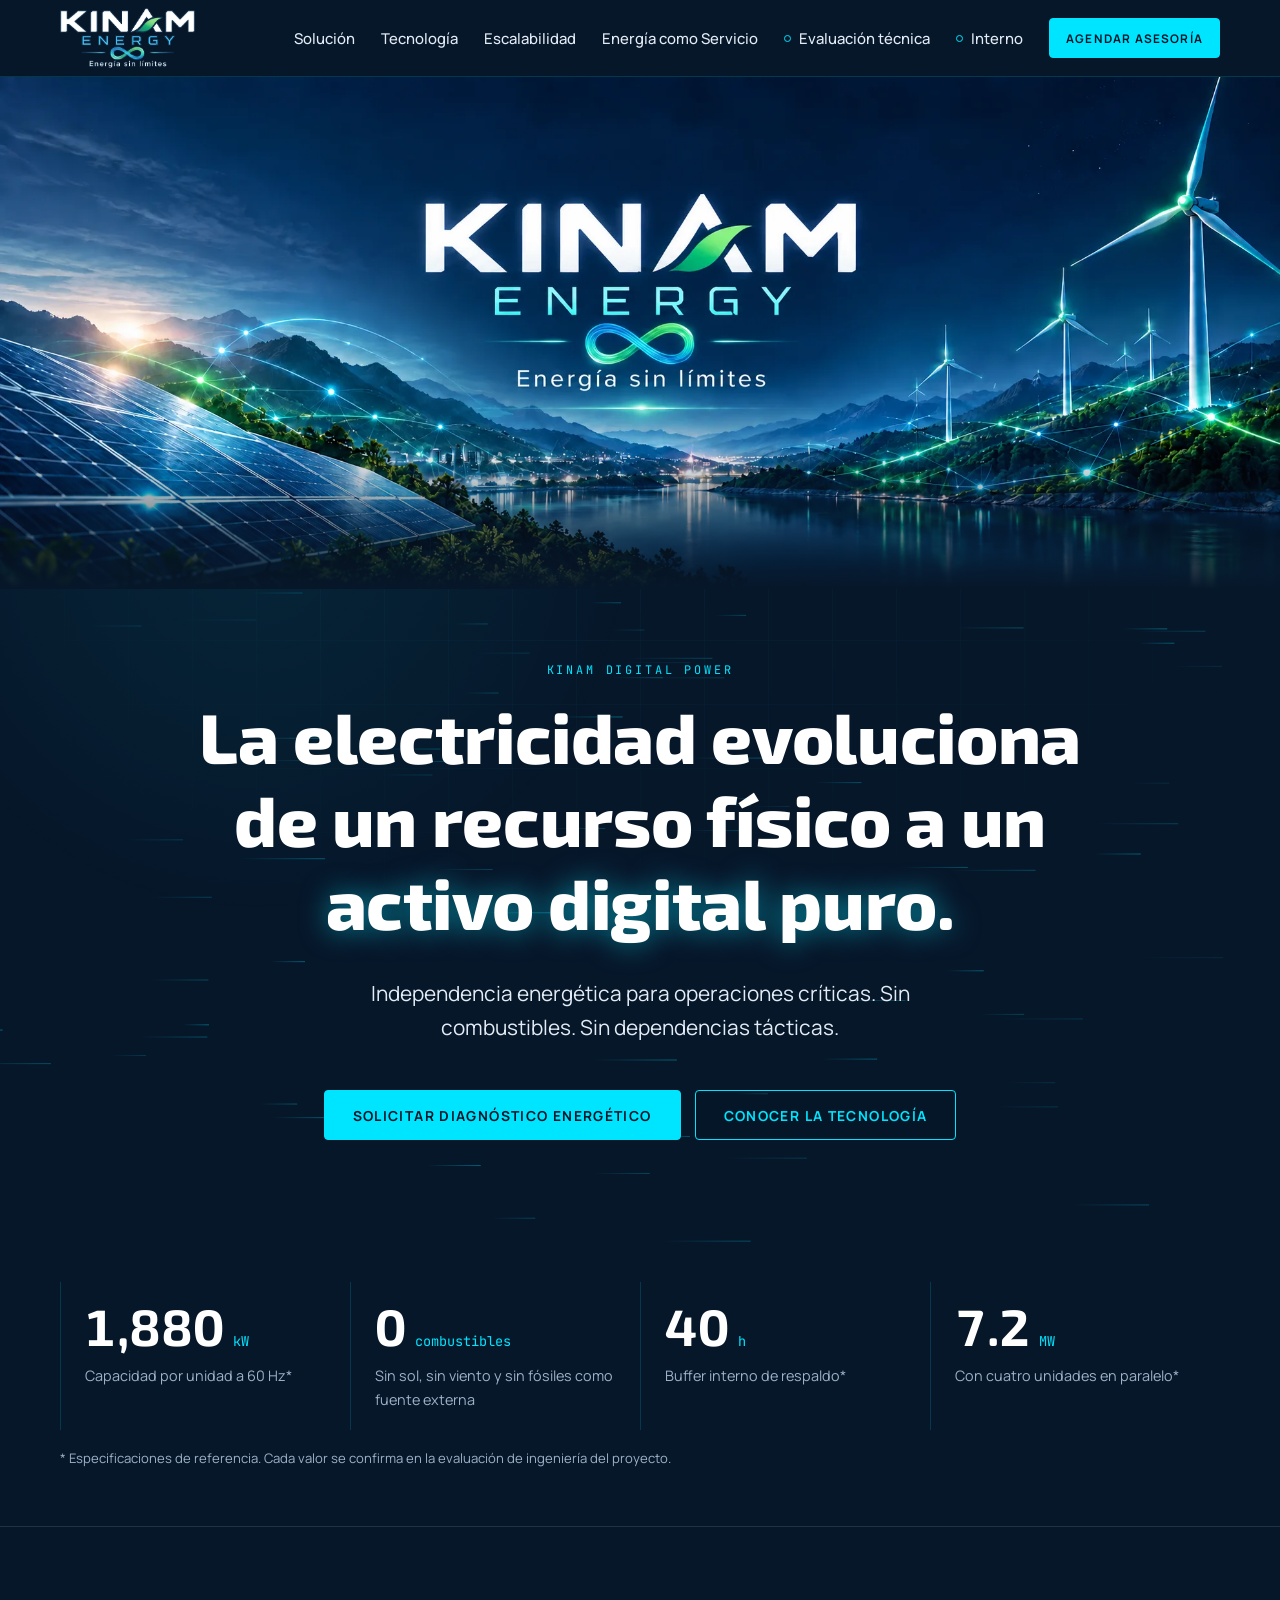
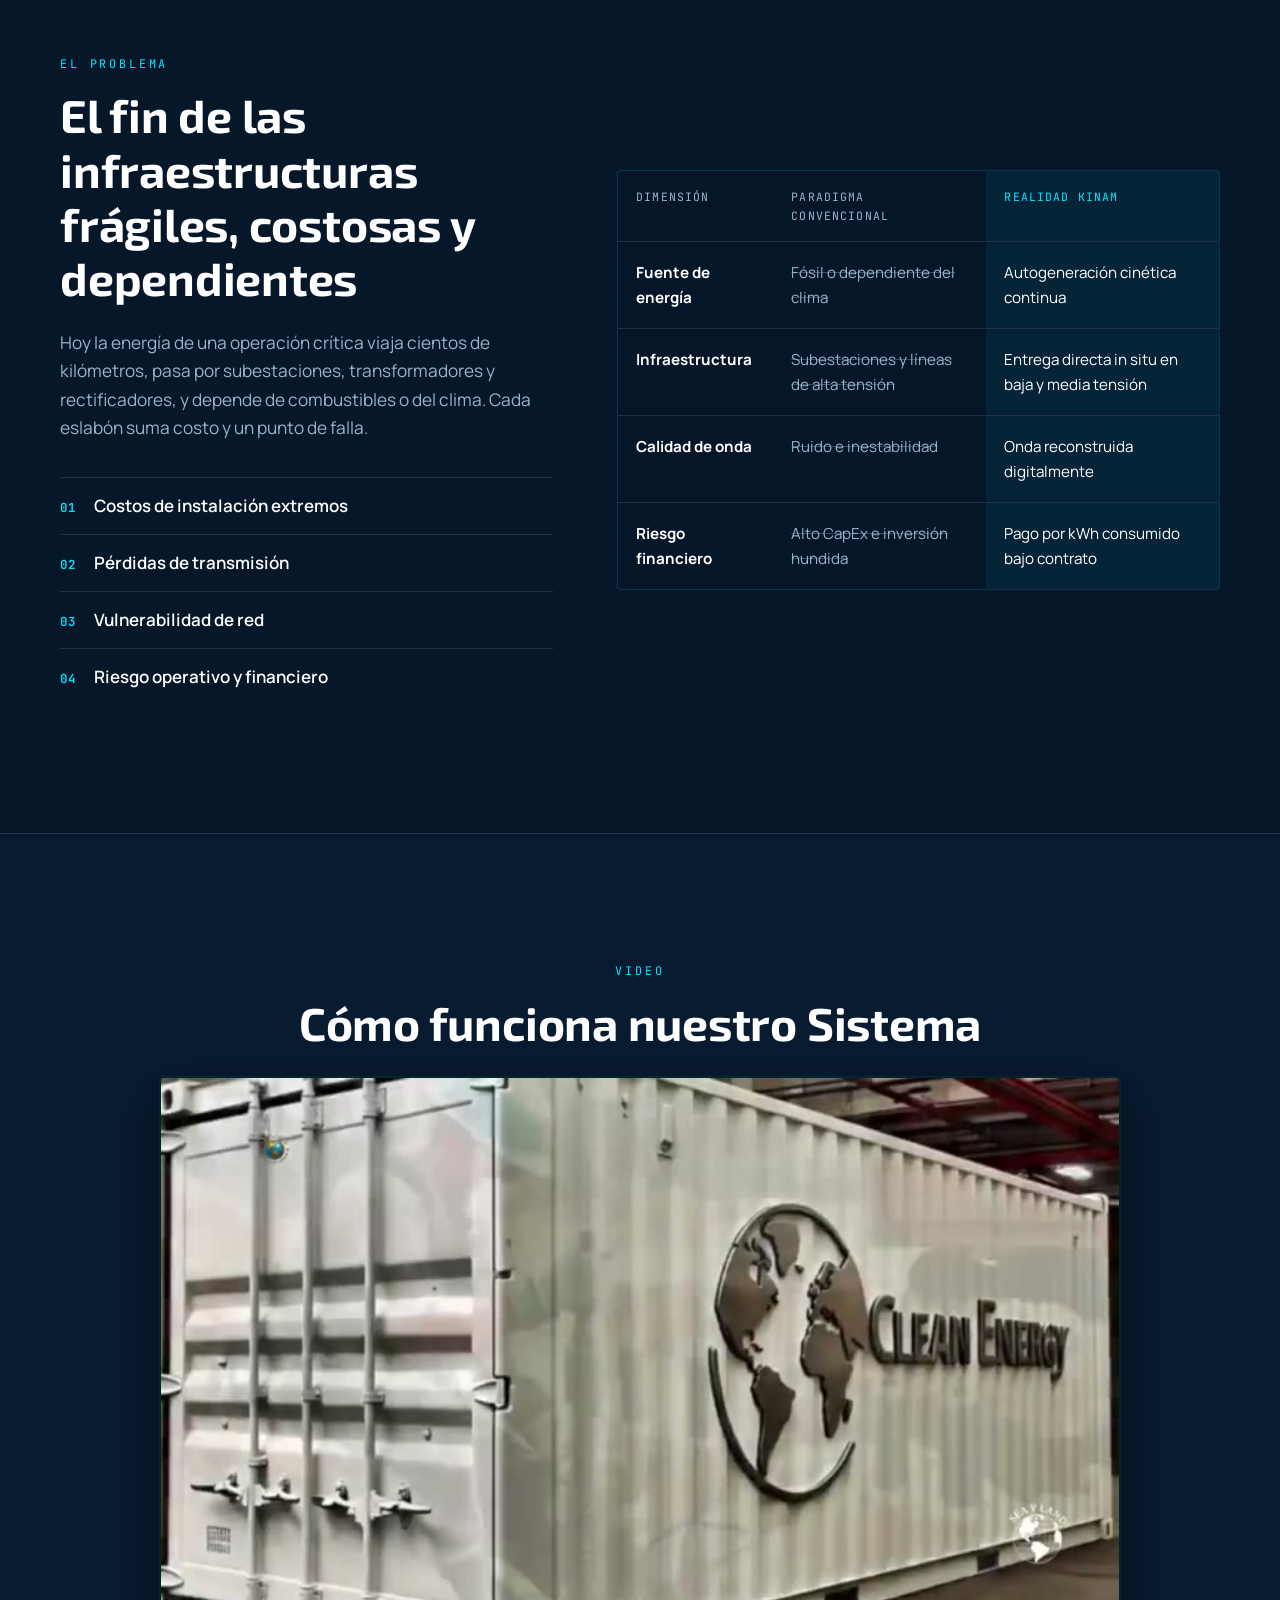
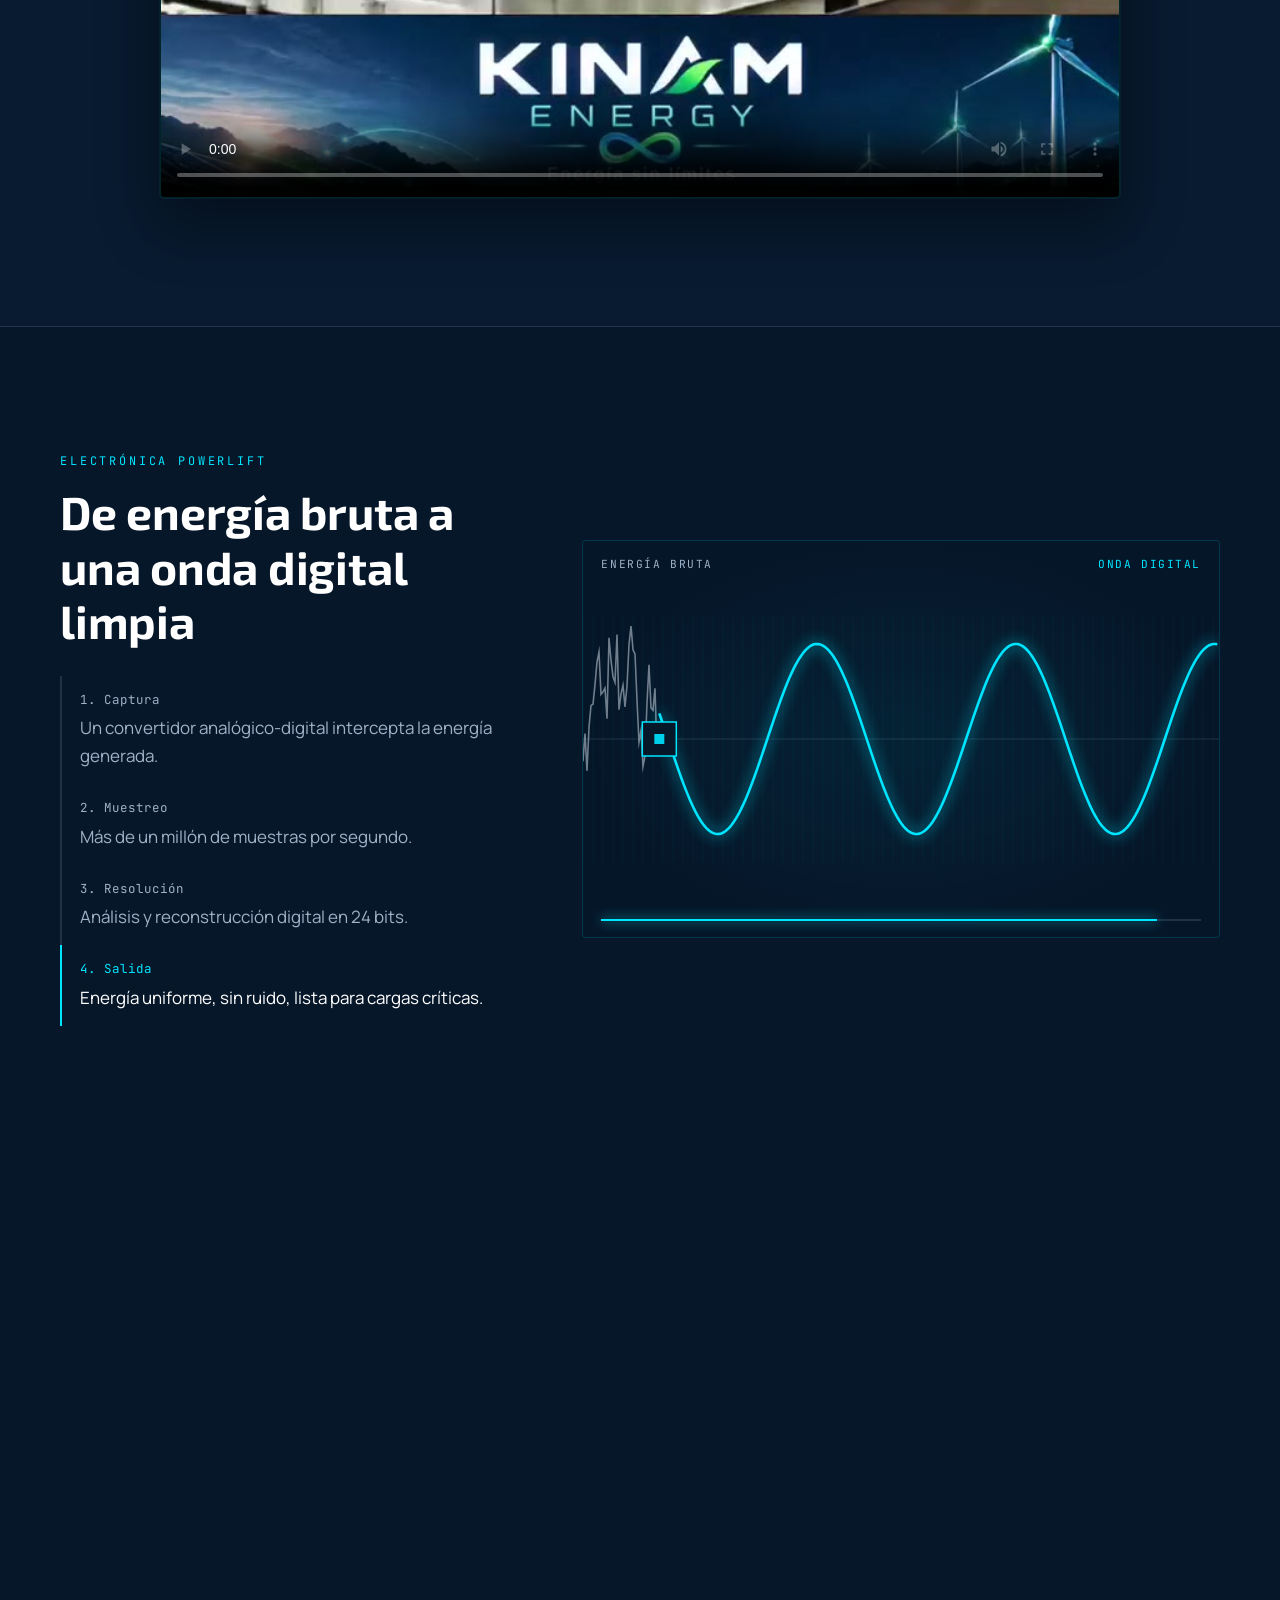
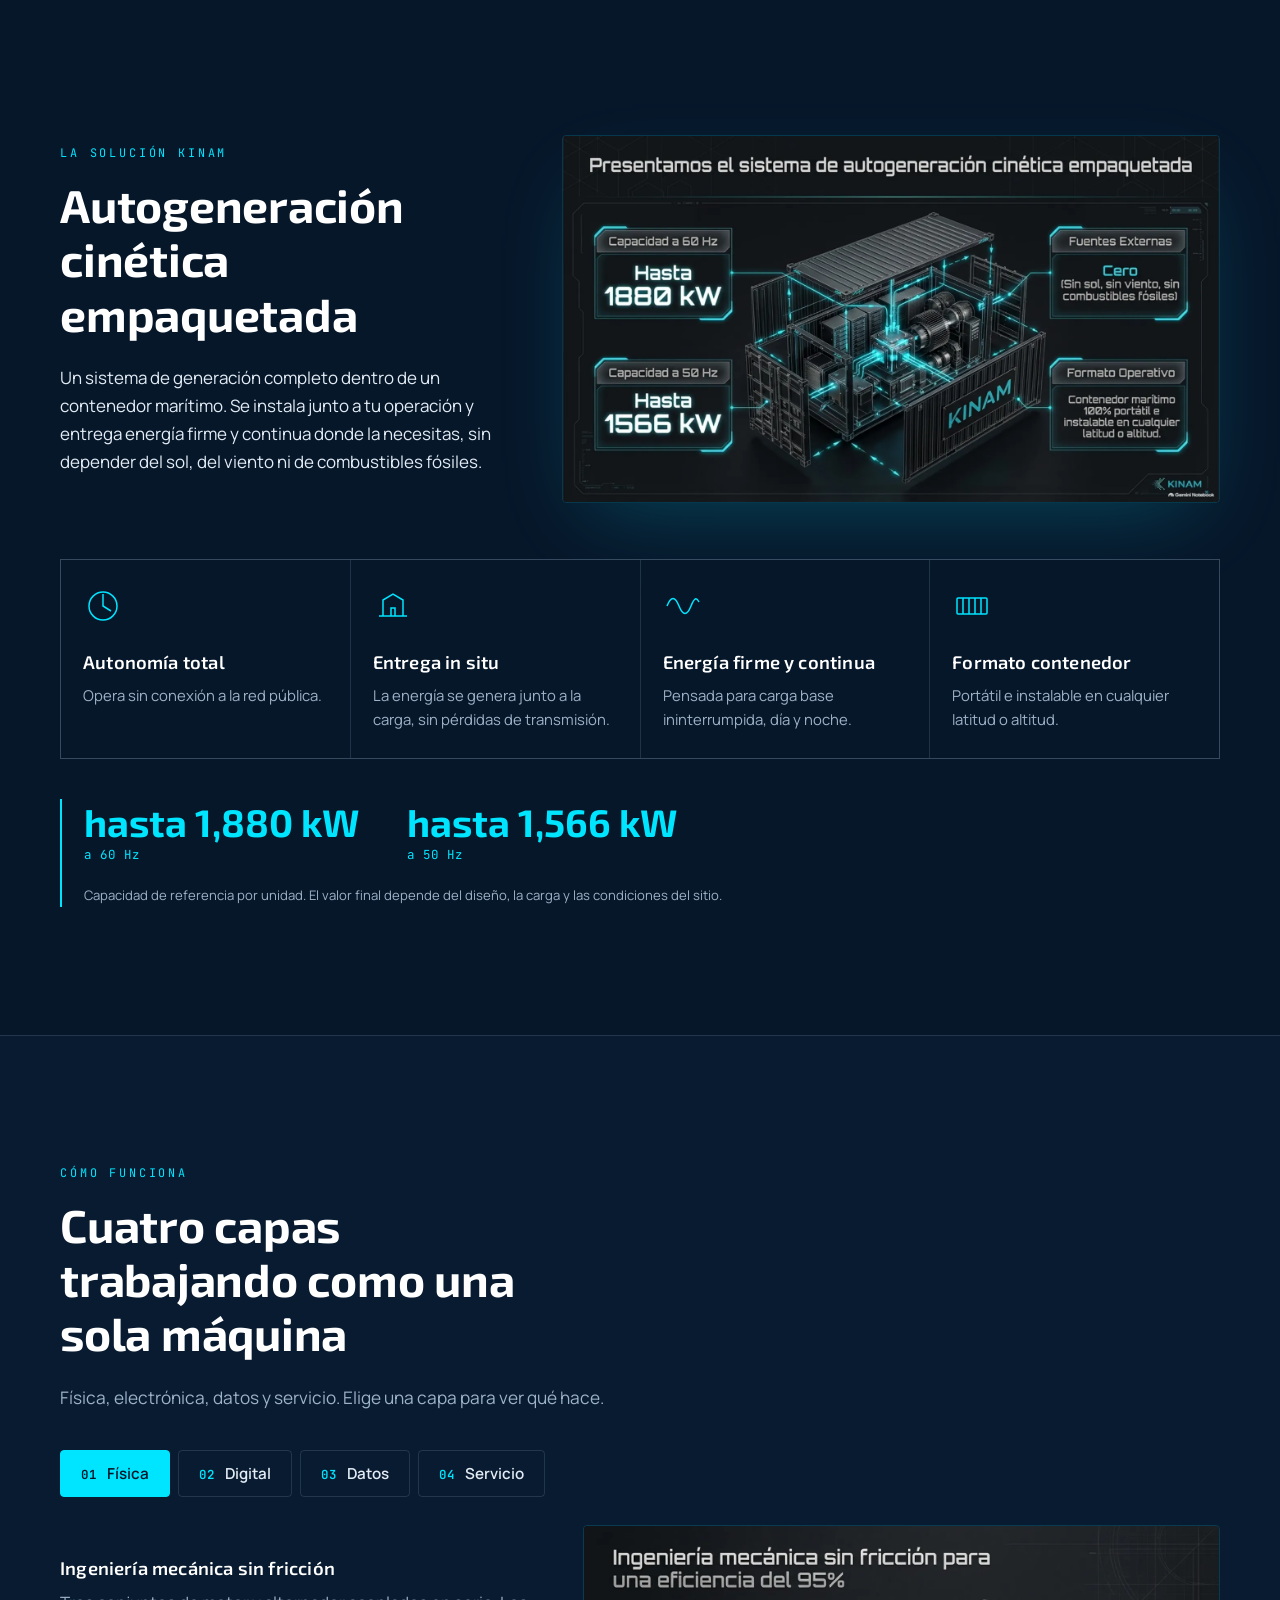
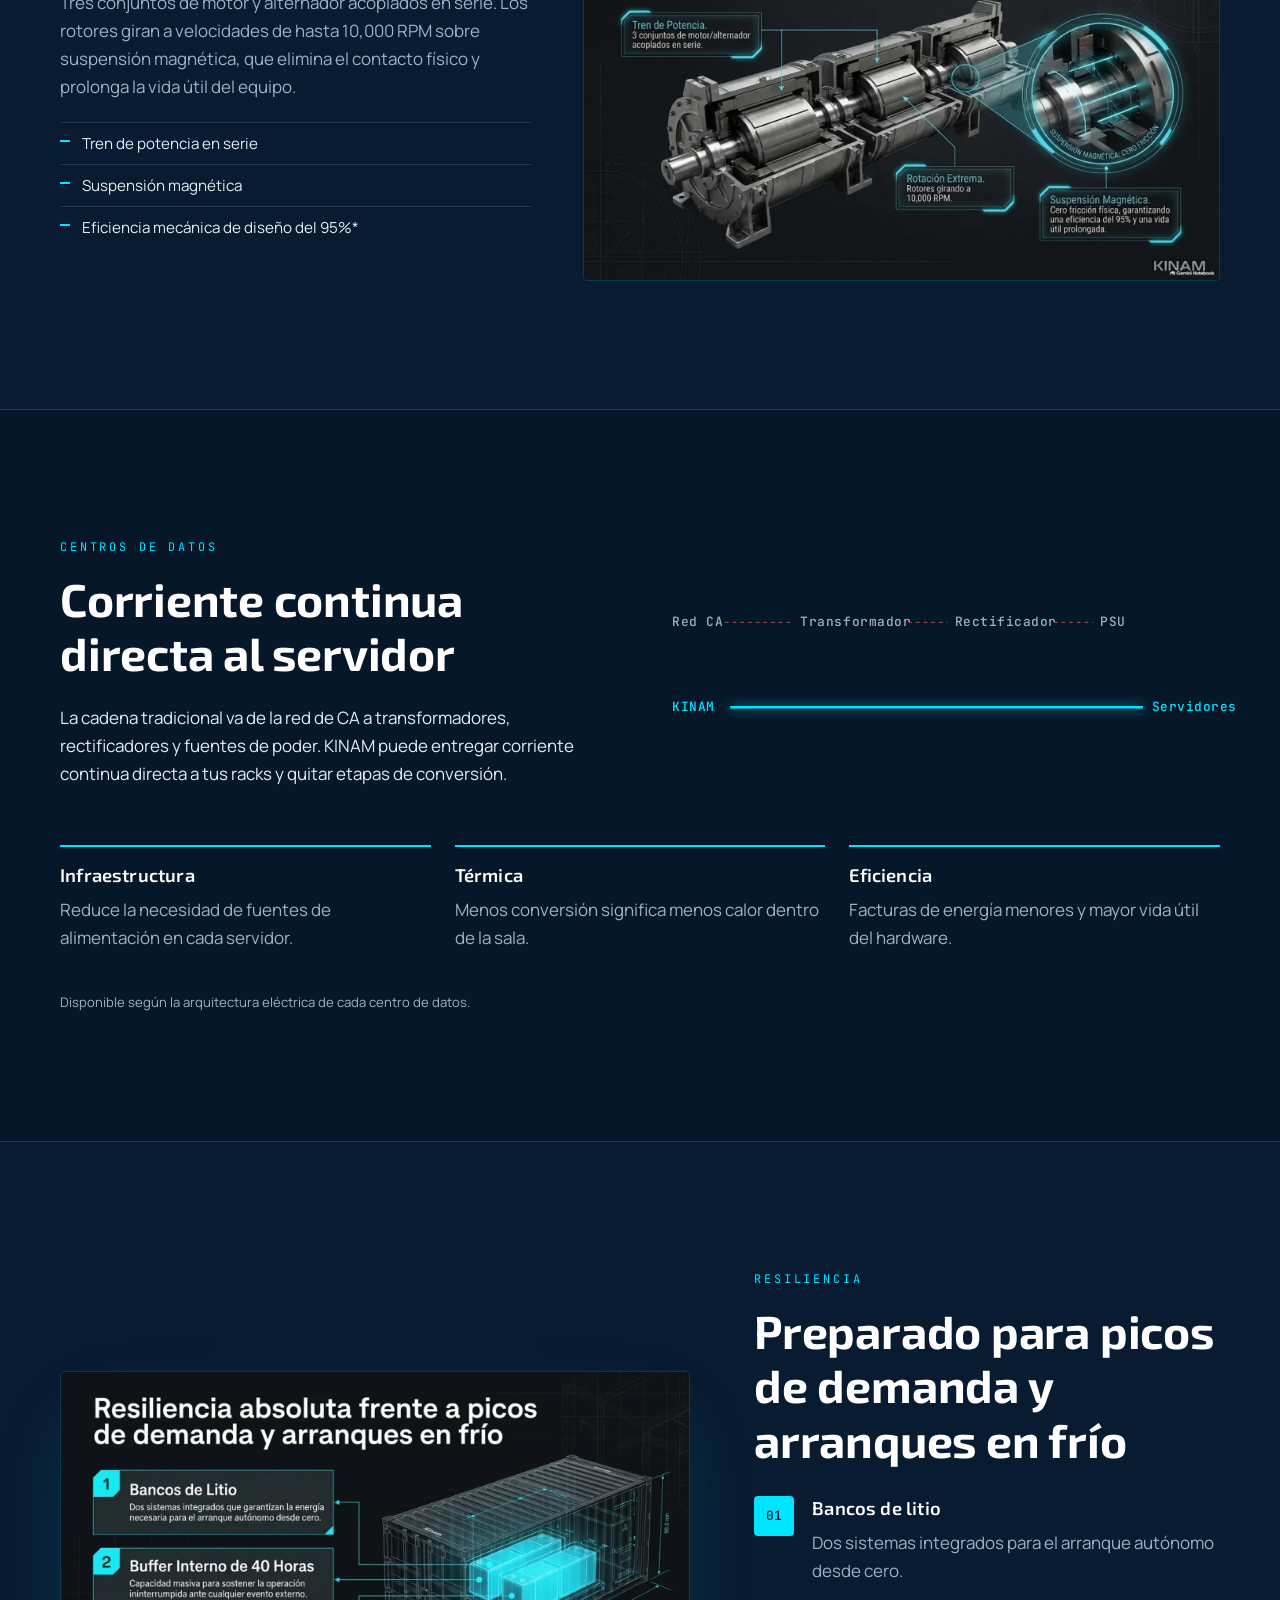
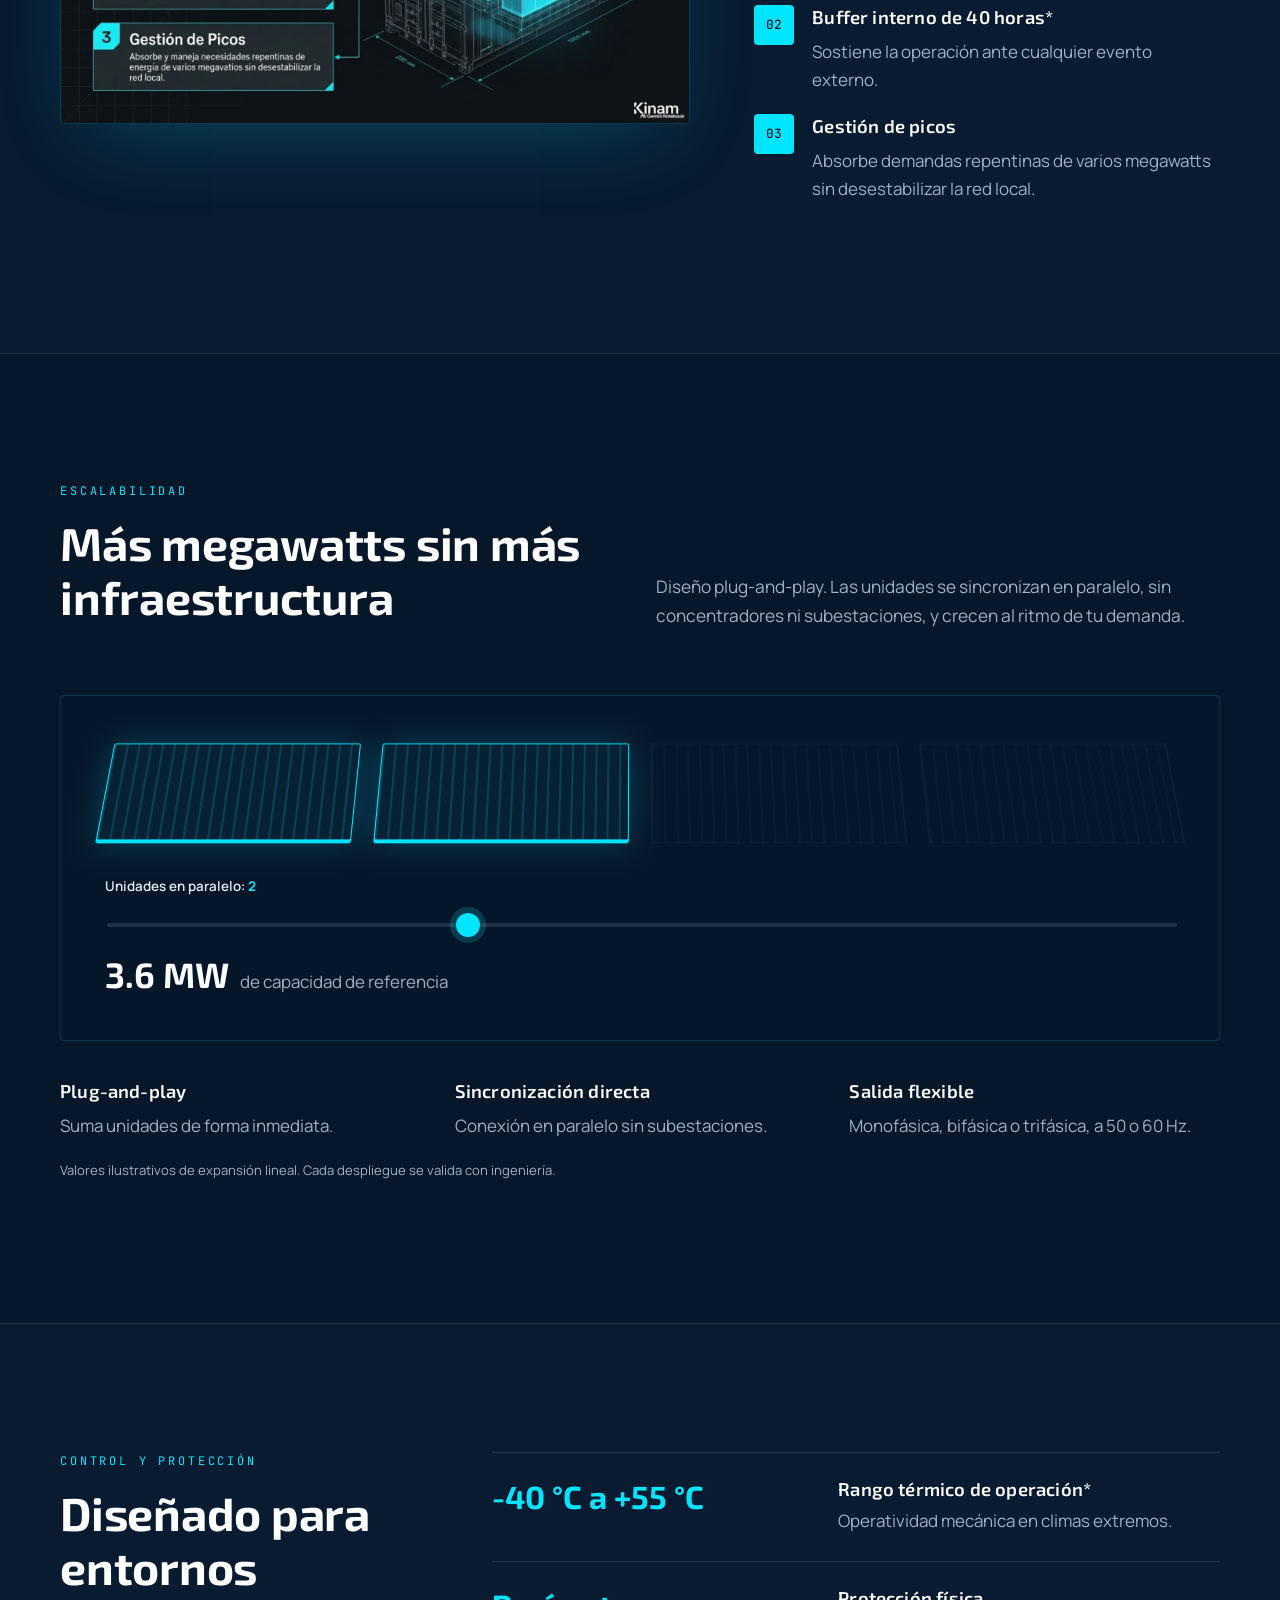
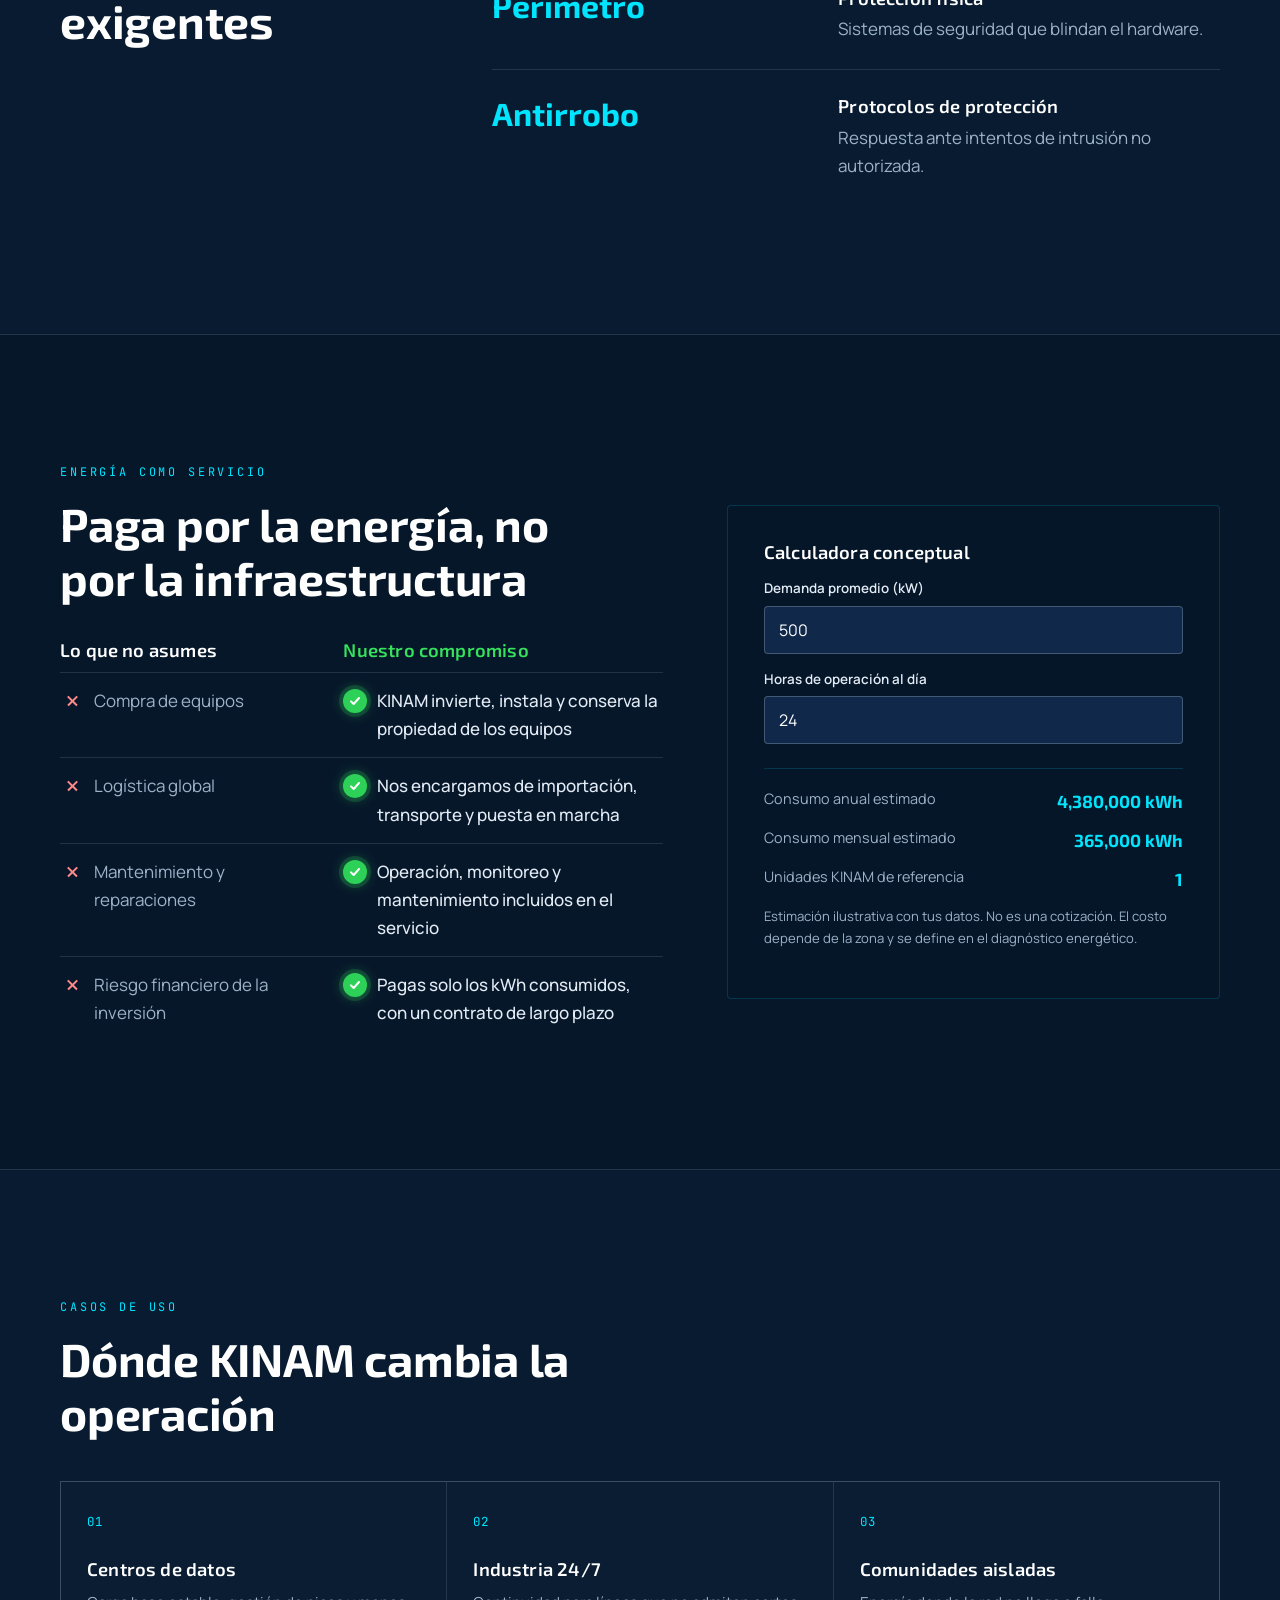
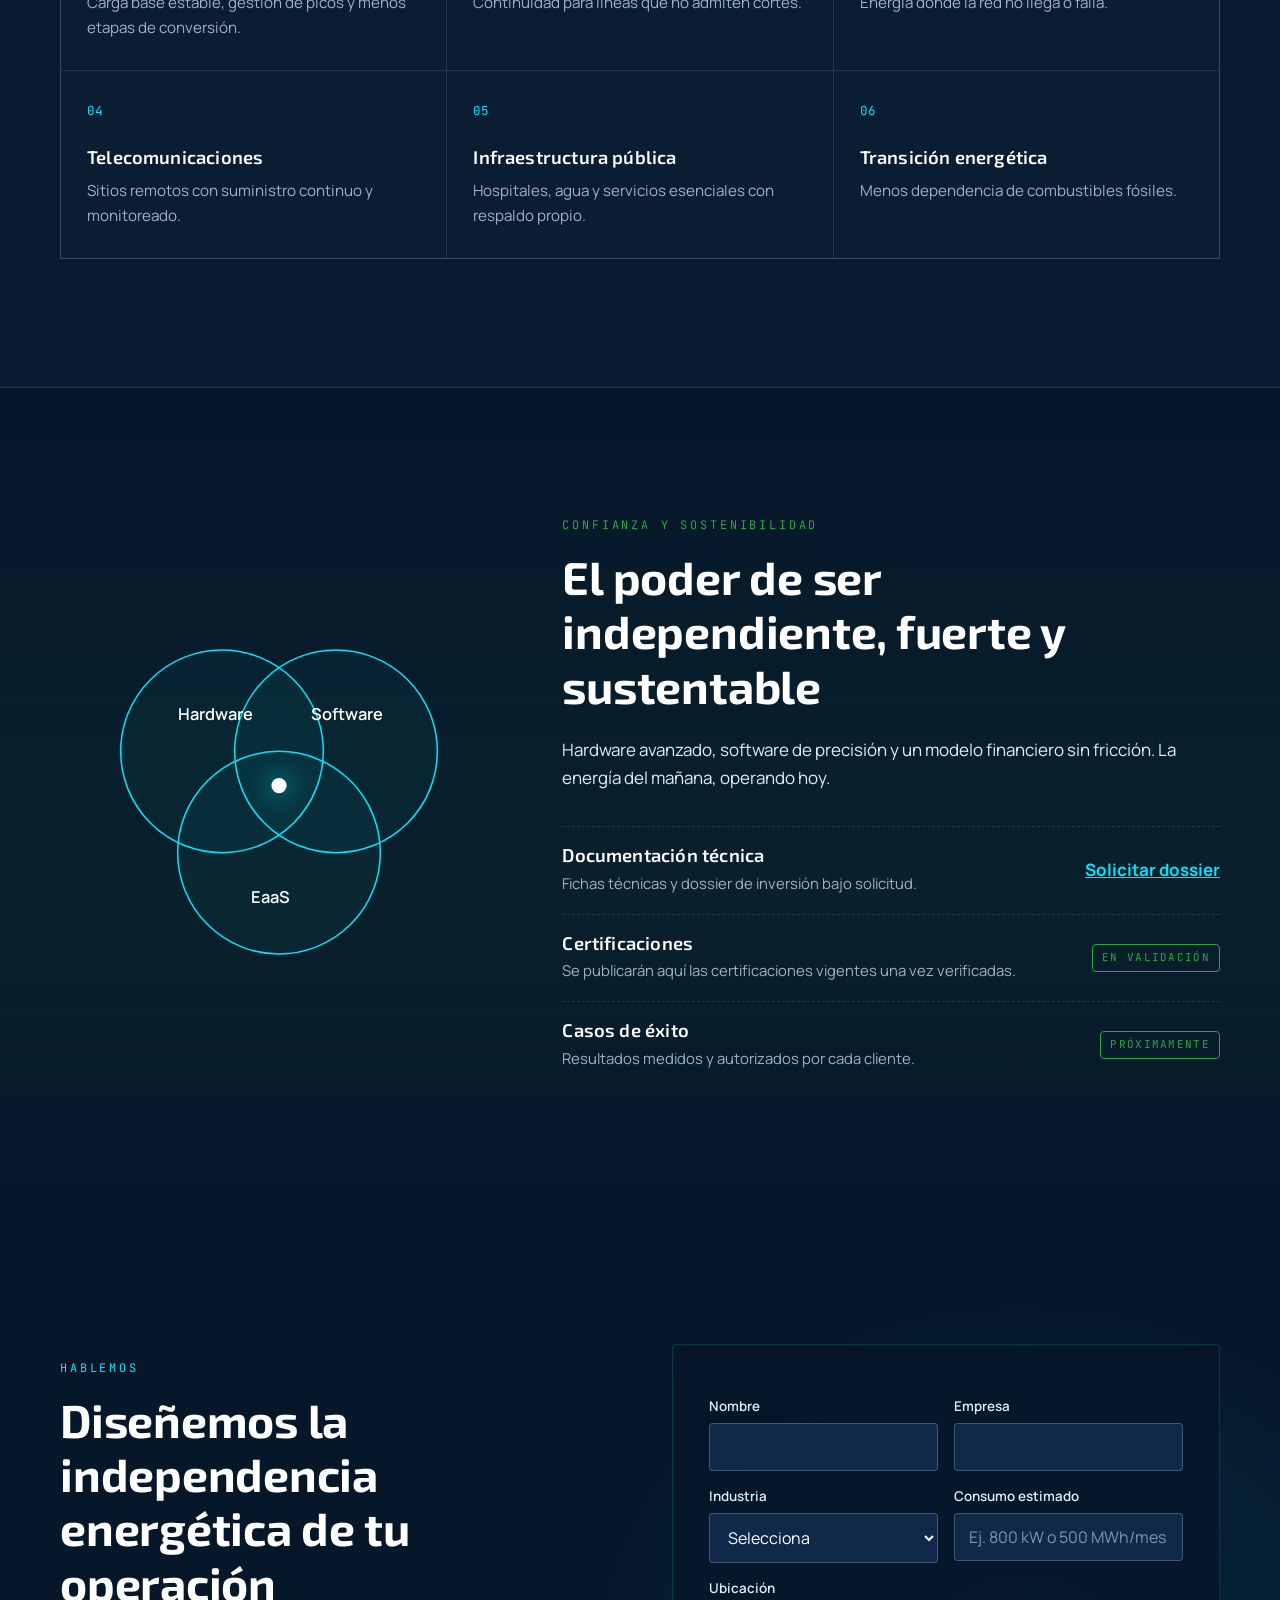
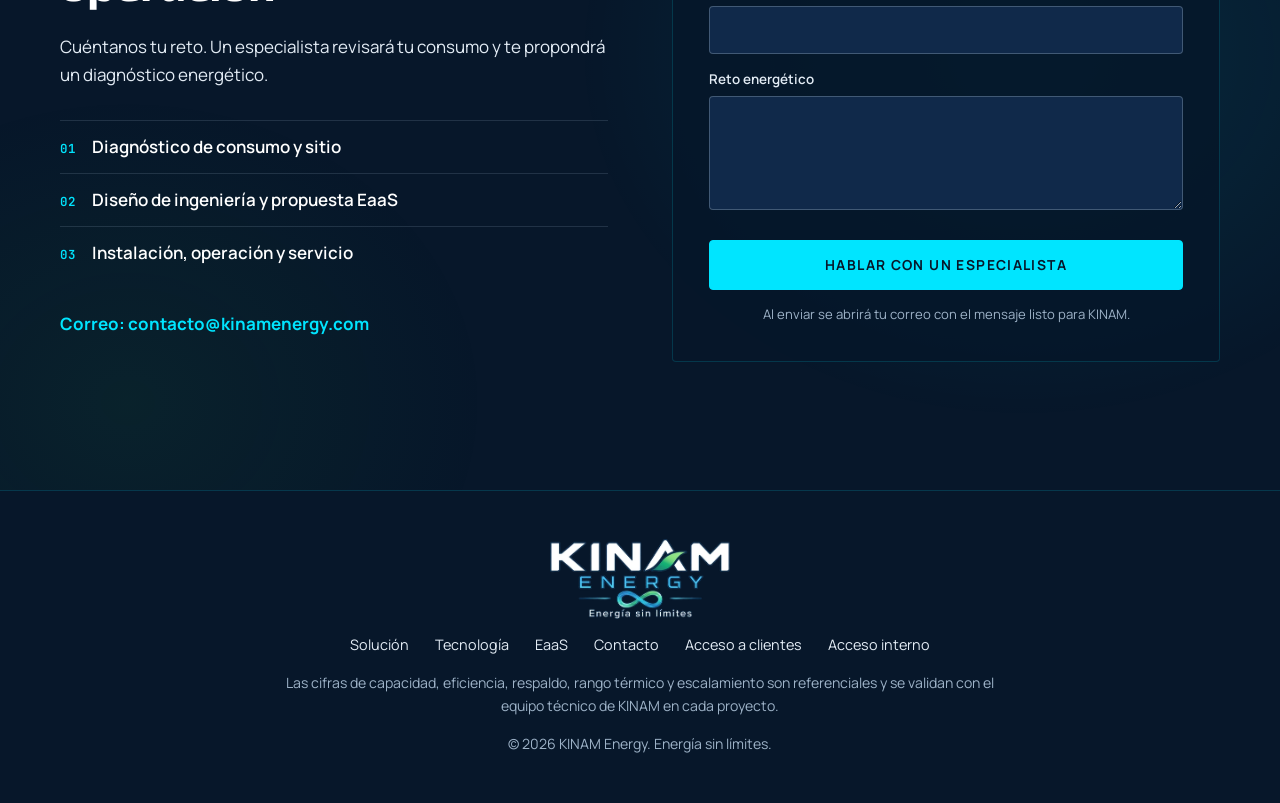
==== commit bb42e913: "Agrega panel Interno para el equipo y convierte el sitio en app instalable - Menú: "Portal de client" ====
--- a/index.html
+++ b/index.html
@@ -2,11 +2,16 @@
 <html lang="es">
 <head>
   <meta charset="utf-8">
-  <meta name="viewport" content="width=device-width, initial-scale=1">
+  <meta name="viewport" content="width=device-width, initial-scale=1, viewport-fit=cover">
   <title>KINAM Energy | Digital Power: energía autónoma para operaciones críticas</title>
   <meta name="description" content="KINAM Digital Power: autogeneración cinética empaquetada en contenedor. Energía continua, in situ y modular para centros de datos, industria, telecomunicaciones y comunidades remotas, bajo el modelo Energía como Servicio.">
   <link rel="canonical" href="https://www.kinamenergy.com/">
   <meta name="theme-color" content="#07172A">
+  <link rel="manifest" href="/manifest.webmanifest">
+  <meta name="apple-mobile-web-app-capable" content="yes">
+  <meta name="mobile-web-app-capable" content="yes">
+  <meta name="apple-mobile-web-app-status-bar-style" content="black-translucent">
+  <meta name="apple-mobile-web-app-title" content="KINAM">
   <script>document.documentElement.classList.add("js")</script>
   <link rel="icon" href="/favicon.ico" sizes="any">
   <link rel="icon" type="image/png" sizes="32x32" href="/favicon-32.png">
@@ -76,7 +81,7 @@
         <a href="#escalabilidad">Escalabilidad</a>
         <a href="#eaas">Energía como Servicio</a>
         <a class="nav__private" href="/acceso.html?area=evaluacion">Evaluación técnica</a>
-        <a class="nav__private" href="/acceso.html?area=portal">Portal de clientes</a>
+        <a class="nav__private" href="/interno/">Interno</a>
         <a class="btn btn--primary btn--sm" href="#contacto">Agendar asesoría</a>
       </nav>
     </div>
@@ -456,13 +461,15 @@
     <div class="wrap footer__inner">
       <img src="/assets/img/logo-kinam.webp" alt="KINAM Energy" width="180" height="80" loading="lazy">
       <nav class="footer__nav" aria-label="Pie de página">
-        <a href="#solucion">Solución</a><a href="#tecnologia">Tecnología</a><a href="#eaas">EaaS</a><a href="#contacto">Contacto</a><a href="/acceso.html">Acceso a clientes</a>
+        <a href="#solucion">Solución</a><a href="#tecnologia">Tecnología</a><a href="#eaas">EaaS</a><a href="#contacto">Contacto</a><a href="/acceso.html">Acceso a clientes</a><a href="/interno/">Acceso interno</a>
       </nav>
       <p class="note">Las cifras de capacidad, eficiencia, respaldo, rango térmico y escalamiento son referenciales y se validan con el equipo técnico de KINAM en cada proyecto.</p>
+      <button class="btn btn--ghost btn--sm" type="button" data-install hidden>Instalar la app de KINAM</button>
       <p>&copy; <span id="year">2026</span> KINAM Energy. Energía sin límites.</p>
     </div>
   </footer>
 
   <script src="/assets/js/main.js" defer></script>
+  <script src="/assets/js/pwa.js" defer></script>
 </body>
 </html>
--- a/assets/css/styles.css
+++ b/assets/css/styles.css
@@ -19,6 +19,7 @@
 }
 
 *, *::before, *::after { box-sizing: border-box; }
+[hidden] { display: none !important; }
 html { scroll-behavior: smooth; scroll-padding-top: 84px; }
 body { margin: 0; background: var(--navy); color: var(--text); font: 400 17px/1.65 var(--body); -webkit-font-smoothing: antialiased; overflow-x: hidden; }
 img { max-width: 100%; height: auto; display: block; }
